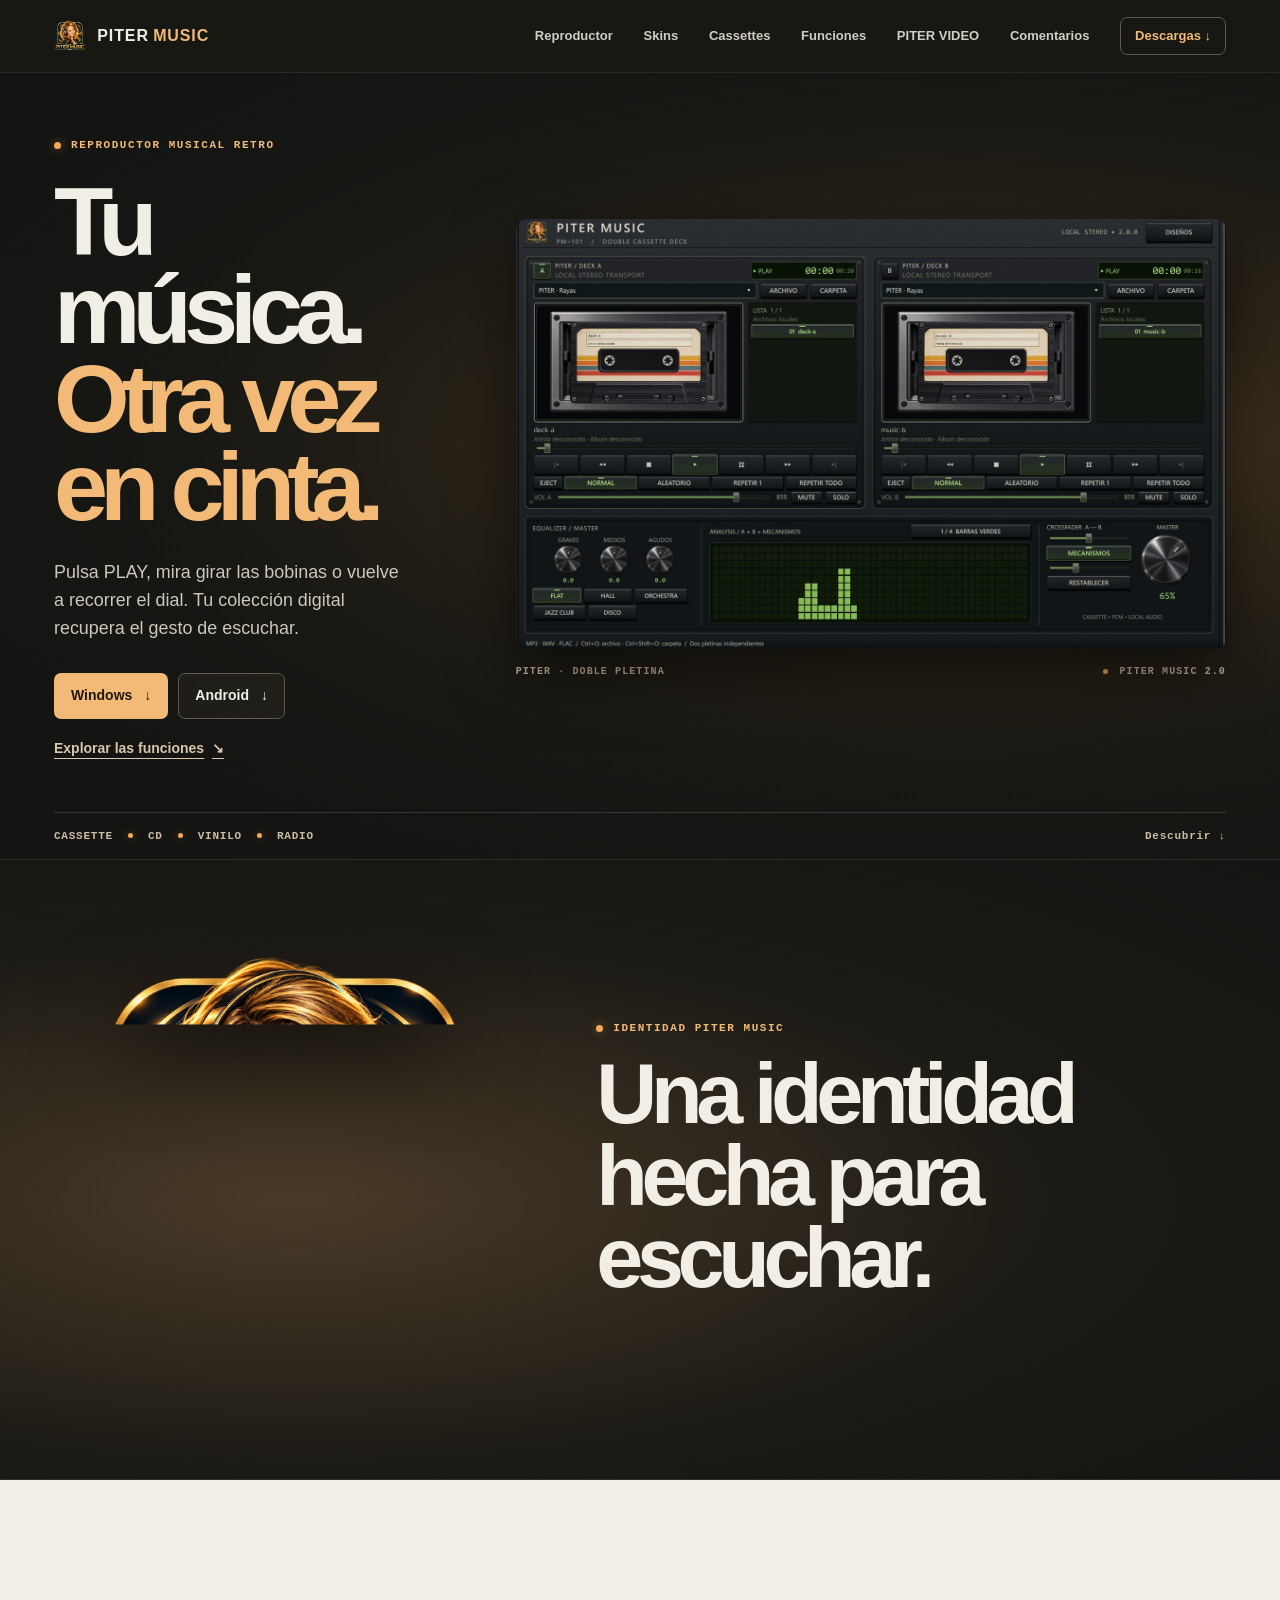
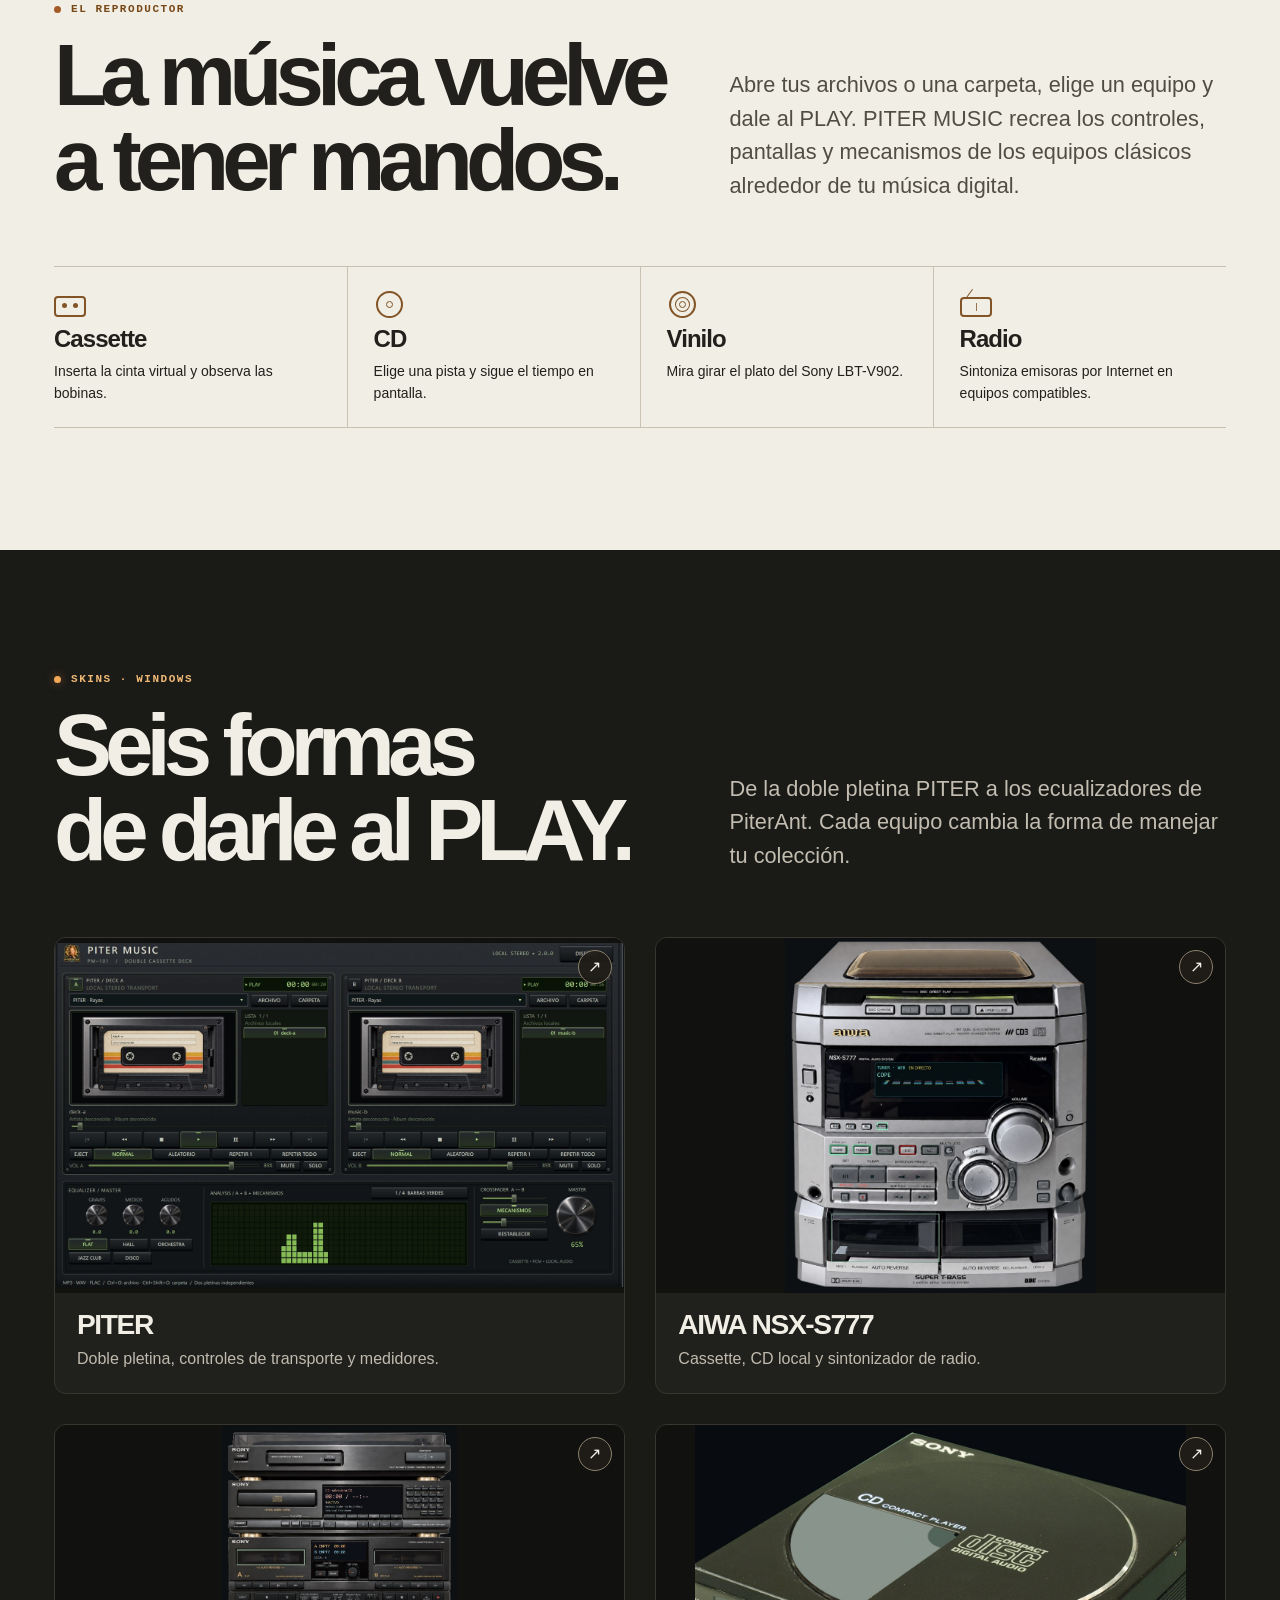
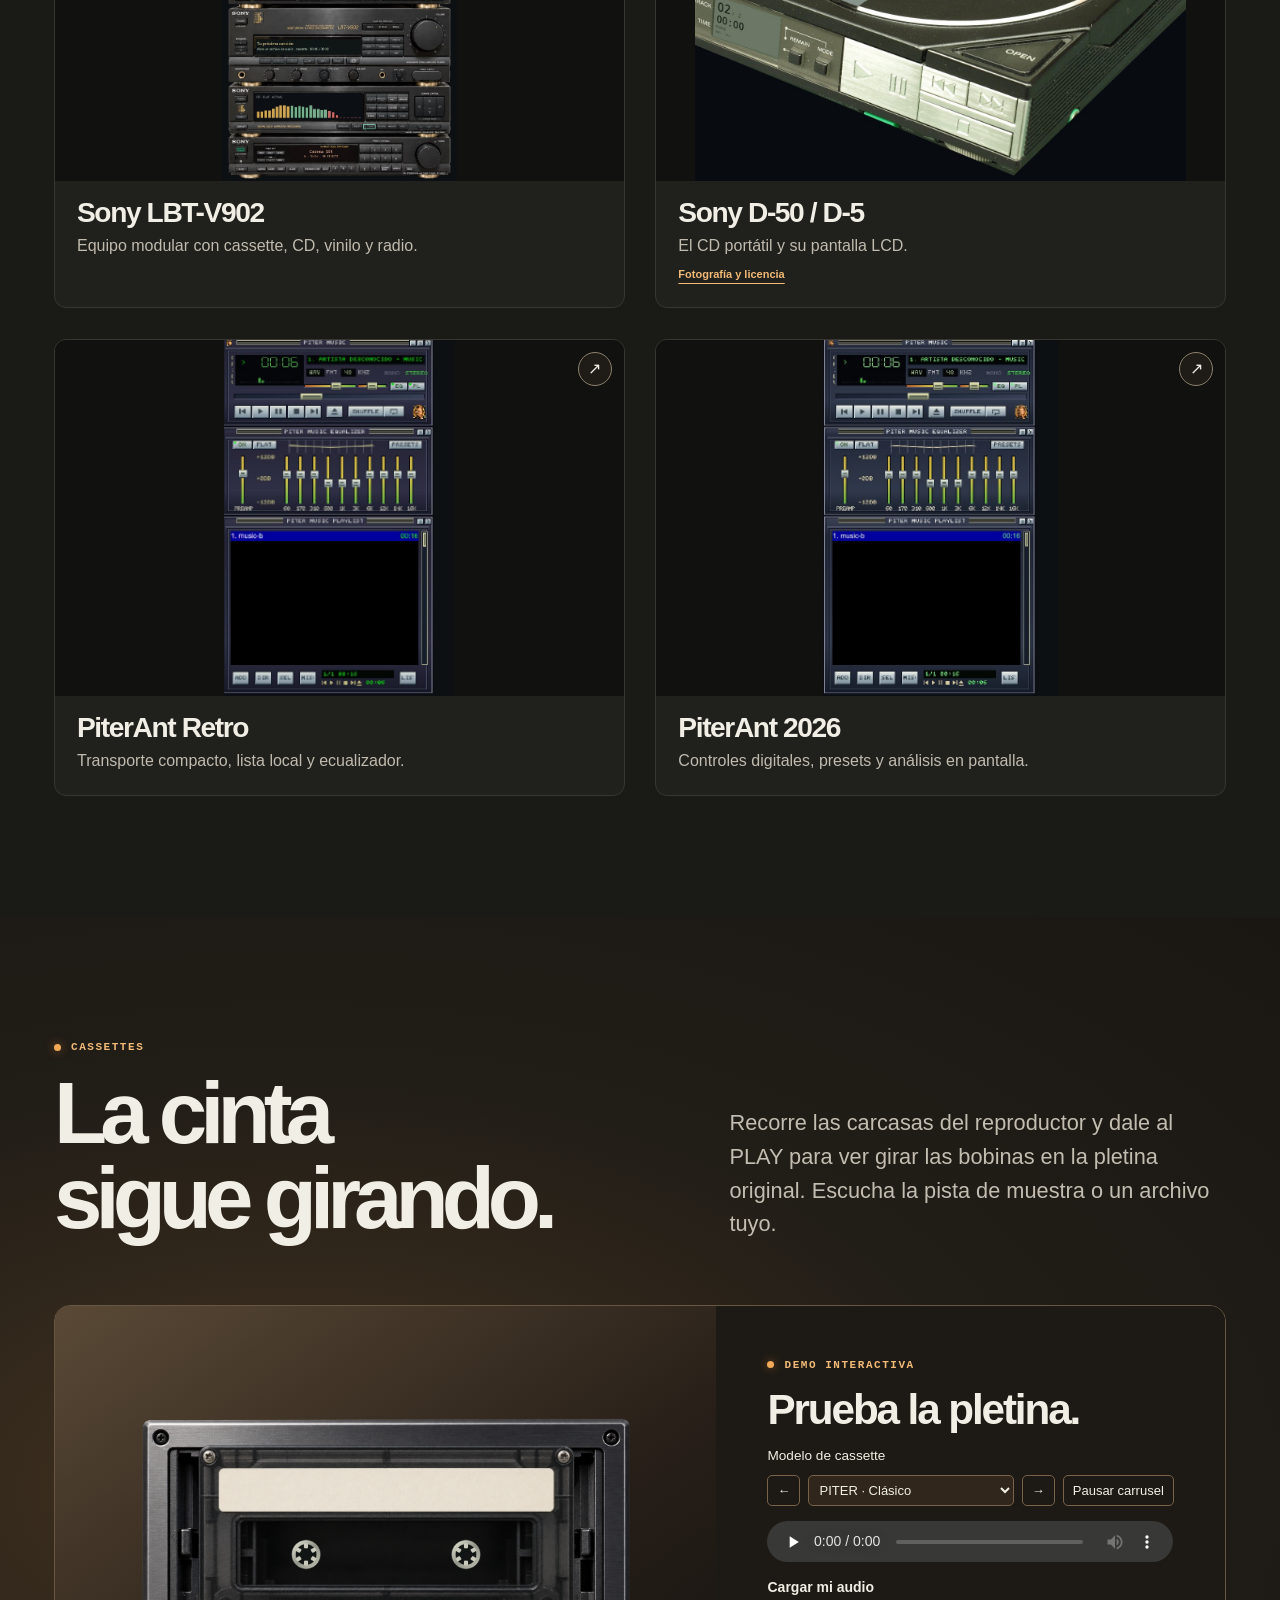
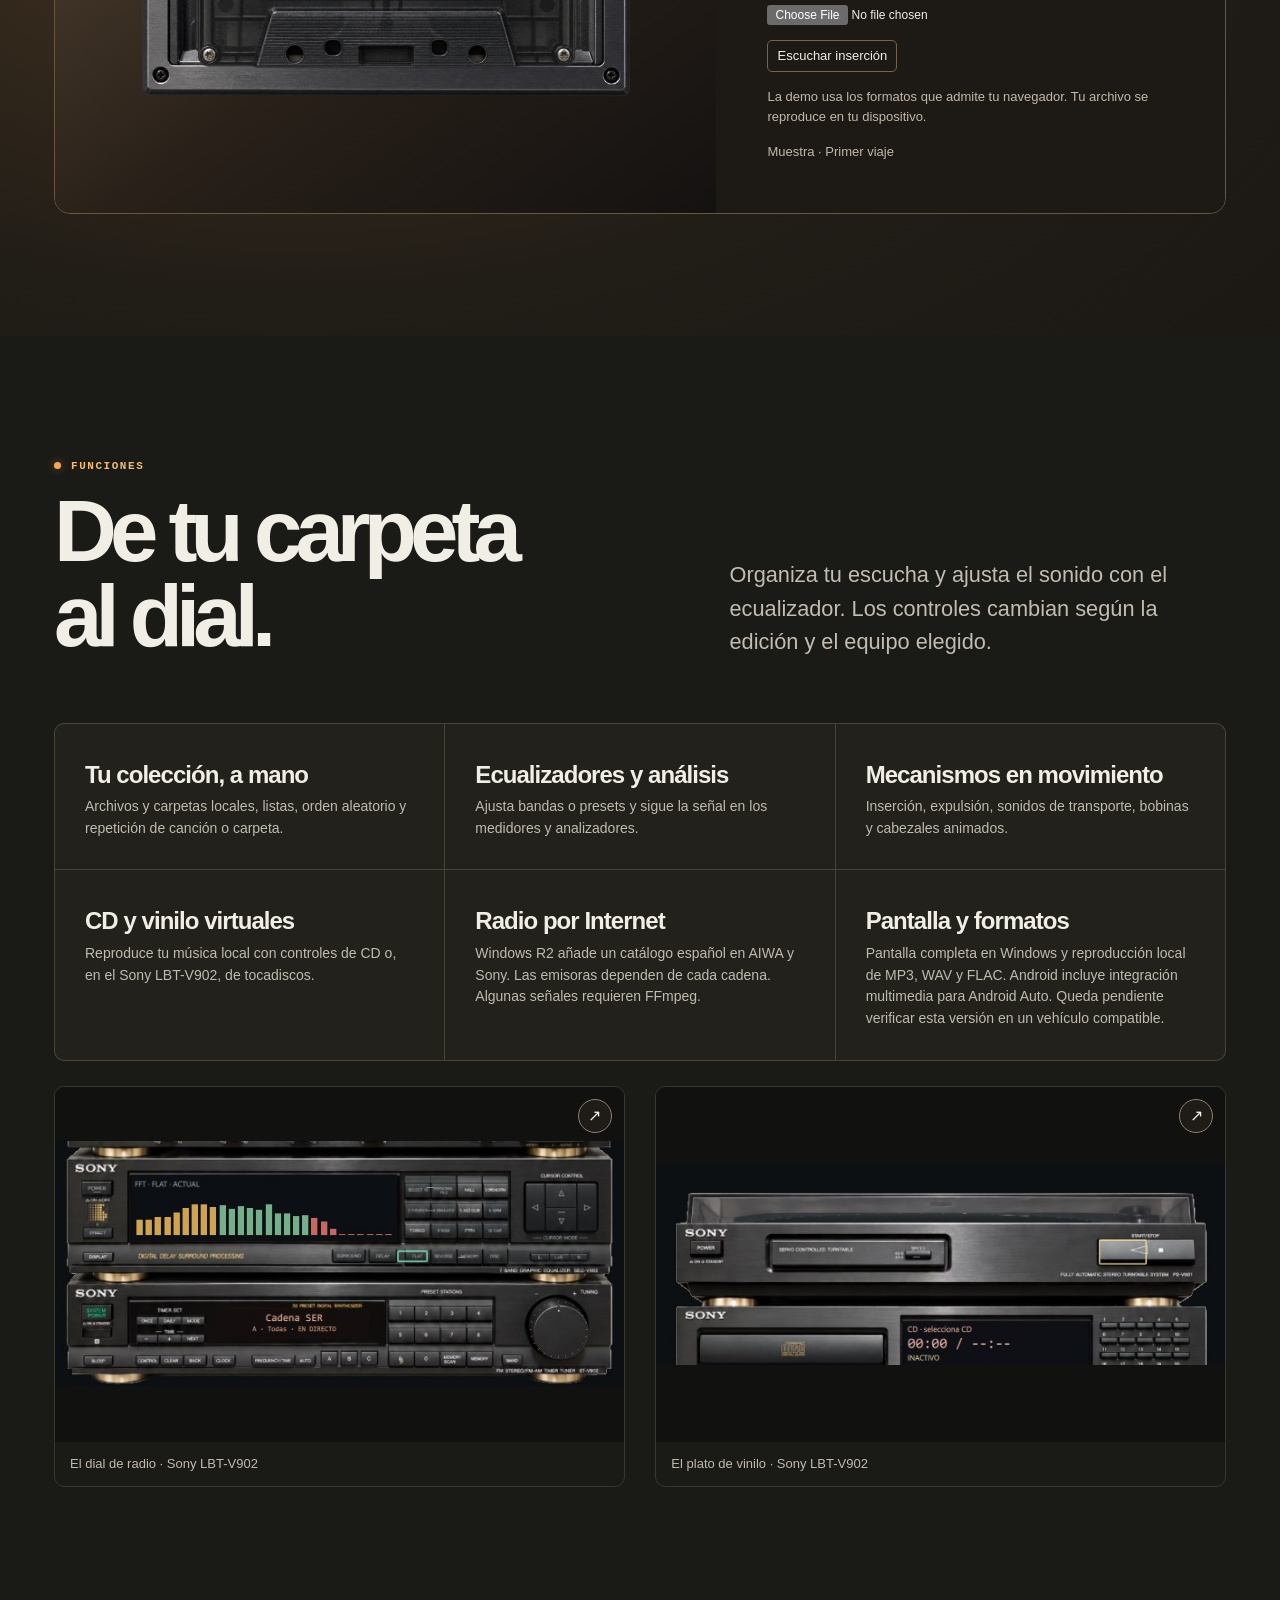
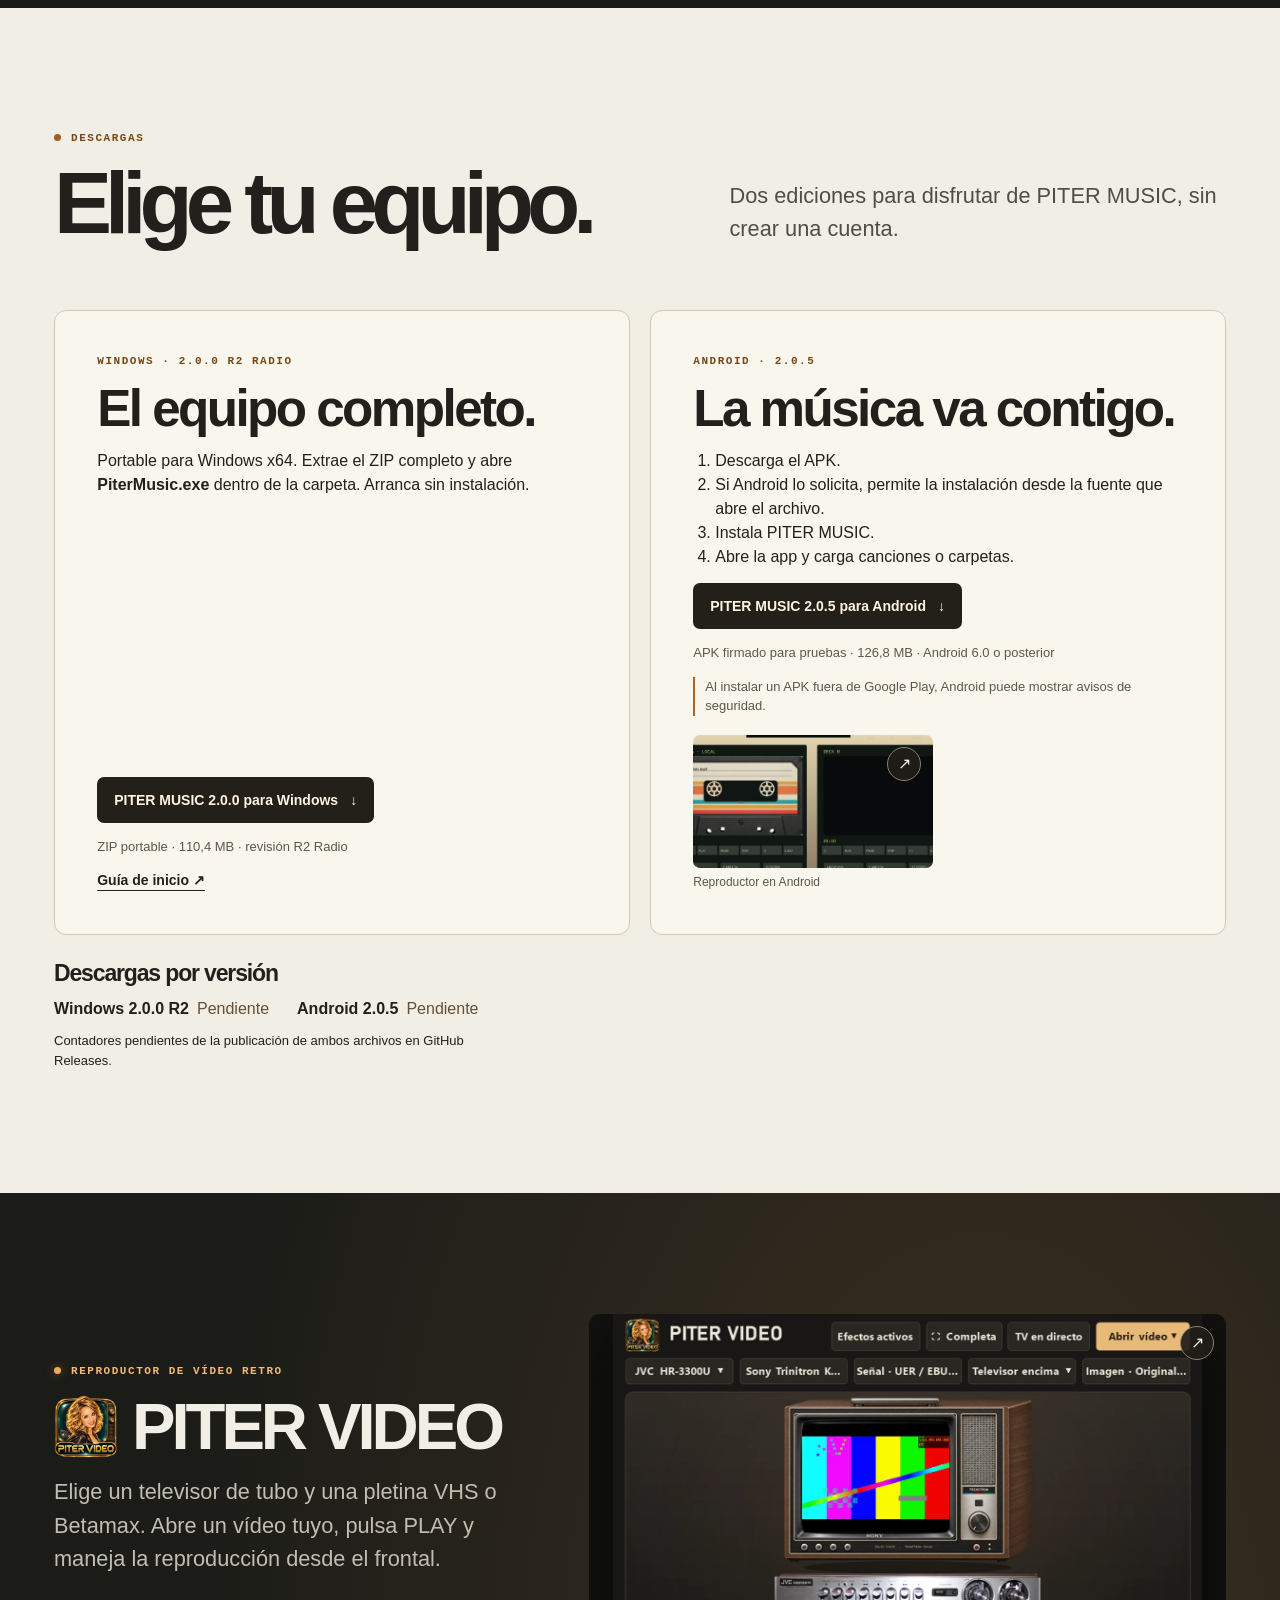
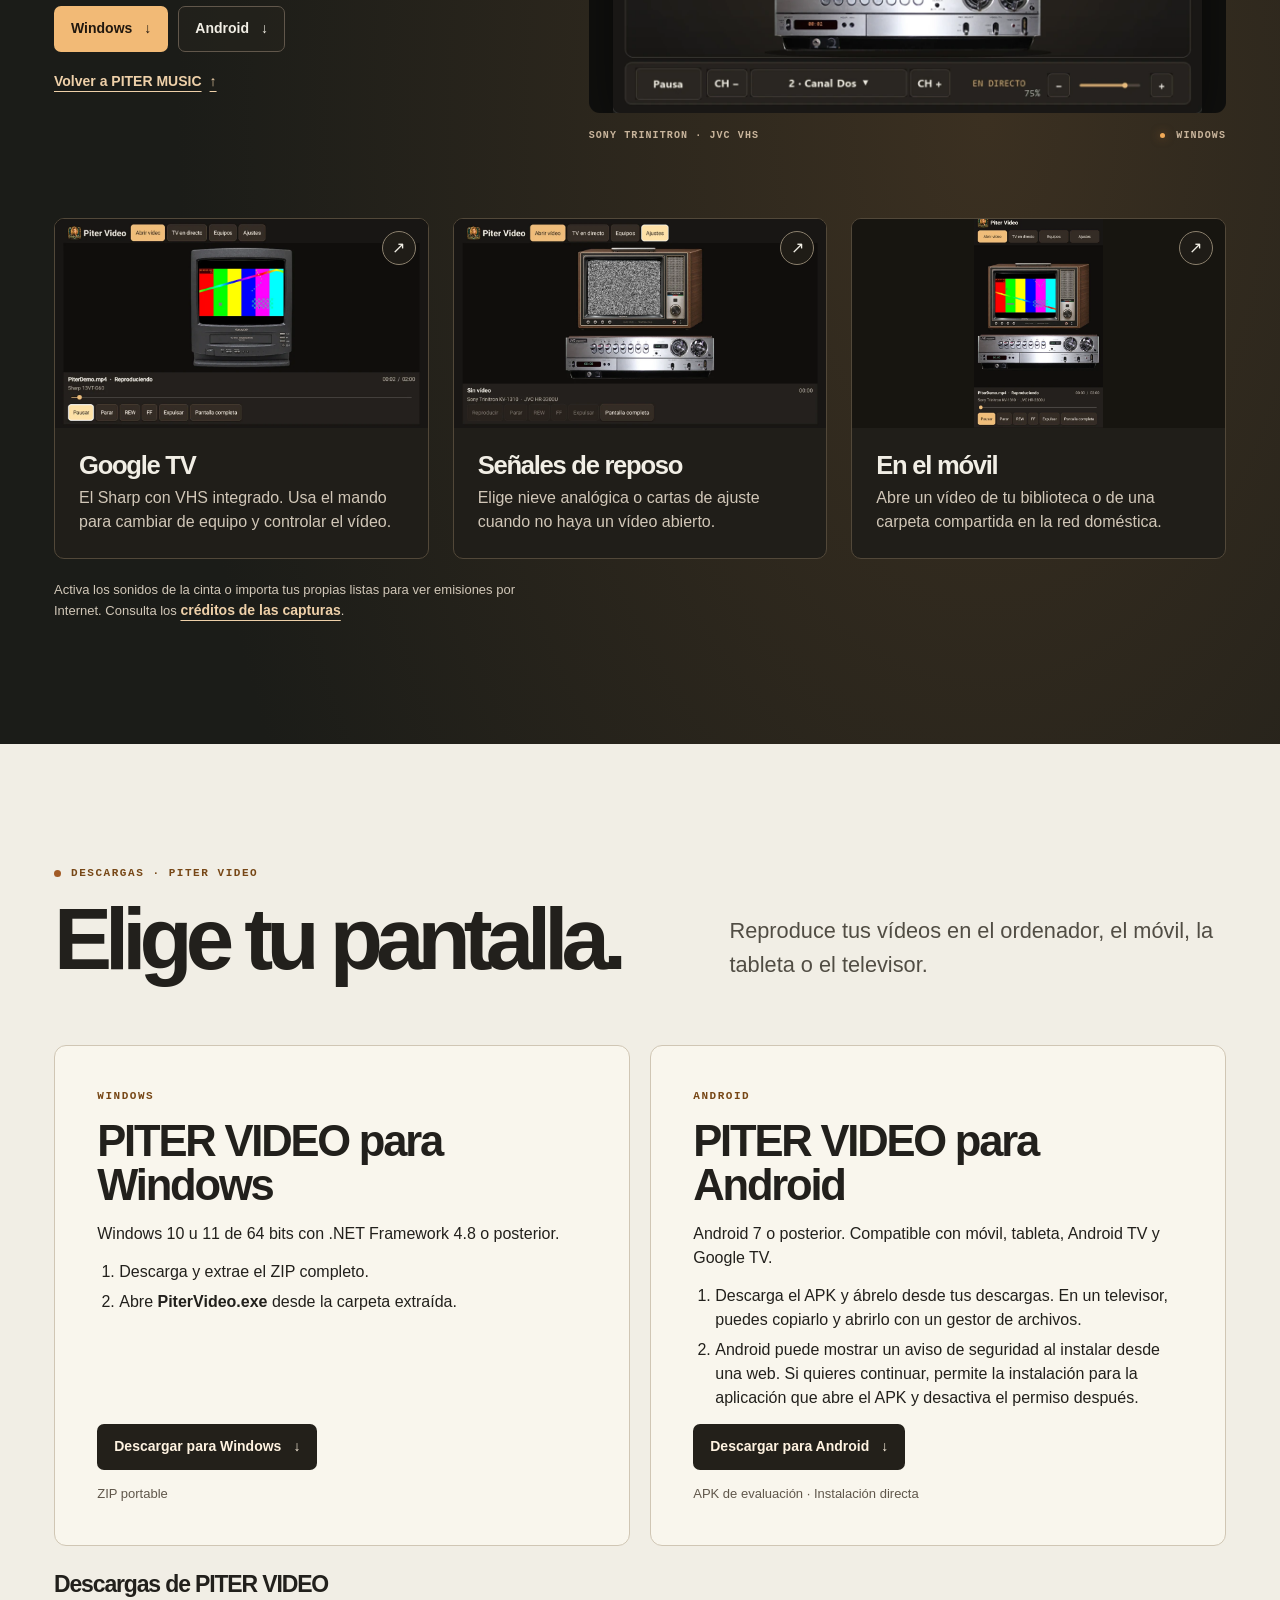
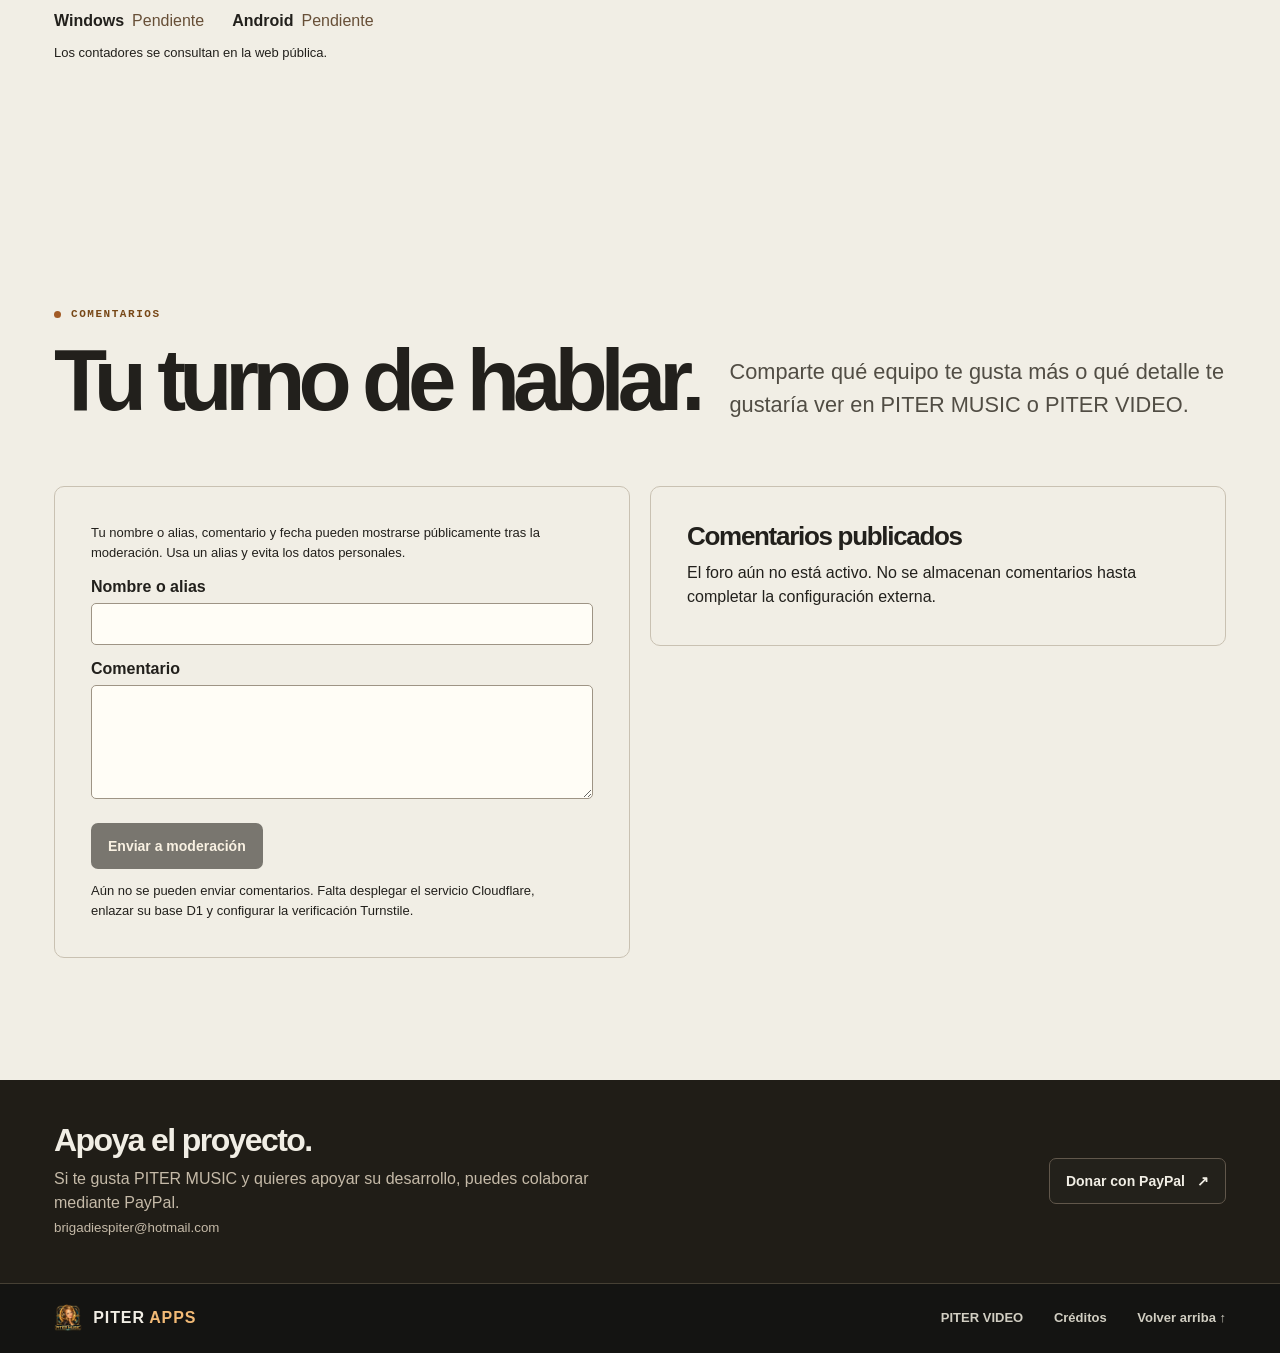
==== site/index.html @ 0f254cd6 "Retira texto descriptivo bajo el logo" ====
<!doctype html>
<html lang="es"><head>
<meta charset="utf-8"><meta name="viewport" content="width=device-width, initial-scale=1">
<meta name="theme-color" content="#141412"><meta name="description" content="PITER MUSIC, el reproductor musical retro de cassette, CD, vinilo y radio para Windows y Android. PITER VIDEO reproduce tus vídeos con televisores de tubo, VHS y Betamax.">
<title>PITER MUSIC — Tu música. Otra vez en cinta.</title>
<link rel="icon" href="assets/piter-music.ico"><link rel="stylesheet" href="styles.css?piter-video"><script src="config.js?piter-video" defer></script><script src="app.js?piter-video" defer></script><script src="cassette-catalog.js" defer></script><script src="cassette-demo.js" defer></script>
</head><body>
<a class="skip" href="#contenido">Saltar al contenido</a>
<header class="top"><nav class="nav wrap" aria-label="Navegación principal">
<a class="brand" href="#inicio"><img src="assets/piter-music.ico" alt="" width="32" height="32">PITER<span>MUSIC</span></a>
<button class="menu" type="button" aria-controls="menu-links" aria-expanded="false" hidden>Menú <span aria-hidden="true">+</span></button>
<div id="menu-links" class="nav-links"><a href="#reproductor">Reproductor</a><a href="#skins">Skins</a><a href="#cassettes">Cassettes</a><a href="#funciones">Funciones</a><a href="#piter-video">PITER VIDEO</a><a href="#comentarios">Comentarios</a><a class="nav-cta" href="#descargas">Descargas ↓</a></div>
</nav></header>
<main id="contenido">
<section id="inicio" class="hero"><div class="wrap hero-grid">
<div class="hero-copy"><p class="kicker"><i></i> REPRODUCTOR MUSICAL RETRO</p><h1>Tu música.<br><em>Otra vez<br class="hero-break"> en cinta.</em></h1><p class="hero-lead">Pulsa PLAY, mira girar las bobinas o vuelve a recorrer el dial. Tu colección digital recupera el gesto de escuchar.</p>
<div class="actions"><a class="button primary" data-download="windows" href="downloads/PITER-MUSIC-2.0.0-R2-Radio-Windows-x64-Translucido.zip" download>Windows <span aria-hidden="true">↓</span></a><a class="button secondary" data-download="android" href="downloads/Piter-Music-2.0.5-android-debug-Translucido.apk" download>Android <span aria-hidden="true">↓</span></a></div>
<a class="text-link" href="#funciones">Explorar las funciones <span aria-hidden="true">↘</span></a></div>
<figure class="hero-unit"><img src="assets/piter.jpg" alt="Skin PITER con dos pletinas de cassette y medidores de nivel" width="1500" height="907" fetchpriority="high"><figcaption><span>PITER · DOBLE PLETINA</span><span><i></i> PITER MUSIC 2.0</span></figcaption></figure>
</div><div class="wrap hero-bottom"><span>CASSETTE <i></i> CD <i></i> VINILO <i></i> RADIO</span><a href="#reproductor">Descubrir ↓</a></div></section>
<section class="brand-feature" aria-labelledby="brand-feature-title"><div class="wrap brand-feature-grid"><figure class="brand-feature-art"><img src="assets/piter-music-mascot.png" alt="Logotipo original de PITER MUSIC con su personaje femenino y auriculares"></figure><div class="brand-feature-copy"><p class="kicker"><i></i> IDENTIDAD PITER MUSIC</p><h2 id="brand-feature-title">Una identidad<br>hecha para escuchar.</h2></div></div></section>
<section id="reproductor" class="section cream"><div class="wrap">
<div class="section-intro"><div><p class="kicker"><i></i> EL REPRODUCTOR</p><h2>La música vuelve<br>a tener mandos.</h2></div><p>Abre tus archivos o una carpeta, elige un equipo y dale al PLAY. PITER MUSIC recrea los controles, pantallas y mecanismos de los equipos clásicos alrededor de tu música digital.</p></div>
<div class="formats">
<article><span class="mode-icon tape-icon" aria-hidden="true"></span><h3>Cassette</h3><p>Inserta la cinta virtual y observa las bobinas.</p></article>
<article><span class="mode-icon cd-icon" aria-hidden="true"></span><h3>CD</h3><p>Elige una pista y sigue el tiempo en pantalla.</p></article>
<article><span class="mode-icon vinyl-icon" aria-hidden="true"></span><h3>Vinilo</h3><p>Mira girar el plato del Sony LBT-V902.</p></article>
<article><span class="mode-icon radio-icon" aria-hidden="true"></span><h3>Radio</h3><p>Sintoniza emisoras por Internet en equipos compatibles.</p></article>
</div></div></section>
<section id="skins" class="section studio"><div class="wrap">
<div class="section-intro"><div><p class="kicker"><i></i> SKINS · WINDOWS</p><h2>Seis formas<br>de darle al PLAY.</h2></div><p>De la doble pletina PITER a los ecualizadores de PiterAnt. Cada equipo cambia la forma de manejar tu colección.</p></div>
<div class="skin-grid">
<figure class="skin-card"><a class="zoom" href="assets/piter.jpg" data-zoom aria-label="Ampliar PITER"><img loading="lazy" src="assets/piter.jpg" alt="Skin PITER en PITER MUSIC"></a><figcaption><h3>PITER</h3><p>Doble pletina, controles de transporte y medidores.</p></figcaption></figure>
<figure class="skin-card"><a class="zoom" href="assets/aiwa.jpg" data-zoom aria-label="Ampliar AIWA NSX-S777"><img loading="lazy" src="assets/aiwa.jpg" alt="Skin AIWA NSX-S777 en PITER MUSIC"></a><figcaption><h3>AIWA NSX-S777</h3><p>Cassette, CD local y sintonizador de radio.</p></figcaption></figure>
<figure class="skin-card"><a class="zoom" href="assets/sony.jpg" data-zoom aria-label="Ampliar Sony LBT-V902"><img loading="lazy" src="assets/sony.jpg" alt="Skin Sony LBT-V902 en PITER MUSIC"></a><figcaption><h3>Sony LBT-V902</h3><p>Equipo modular con cassette, CD, vinilo y radio.</p></figcaption></figure>
<figure class="skin-card"><a class="zoom" href="assets/d50.jpg" data-zoom aria-label="Ampliar Sony D-50 / D-5"><img loading="lazy" src="assets/d50.jpg" alt="Skin Sony D-50 / D-5 en PITER MUSIC"></a><figcaption><h3>Sony D-50 / D-5</h3><p>El CD portátil y su pantalla LCD.</p><a class="credit" href="creditos.html#d50">Fotografía y licencia</a></figcaption></figure>
<figure class="skin-card"><a class="zoom" href="assets/retro.jpg" data-zoom aria-label="Ampliar PiterAnt Retro"><img loading="lazy" src="assets/retro.jpg" alt="Skin PiterAnt Retro en PITER MUSIC"></a><figcaption><h3>PiterAnt Retro</h3><p>Transporte compacto, lista local y ecualizador.</p></figcaption></figure>
<figure class="skin-card"><a class="zoom" href="assets/2026.jpg" data-zoom aria-label="Ampliar PiterAnt 2026"><img loading="lazy" src="assets/2026.jpg" alt="Skin PiterAnt 2026 en PITER MUSIC"></a><figcaption><h3>PiterAnt 2026</h3><p>Controles digitales, presets y análisis en pantalla.</p></figcaption></figure>
</div></div></section>
<section id="cassettes" class="section cassettes"><div class="wrap">
<div class="section-intro"><div><p class="kicker"><i></i> CASSETTES</p><h2>La cinta<br>sigue girando.</h2></div><p>Recorre las carcasas del reproductor y dale al PLAY para ver girar las bobinas en la pletina original. Escucha la pista de muestra o un archivo tuyo.</p></div>
<div class="demo" id="demo"><div class="demo-stage"><div class="demo-deck" id="cassette-deck"><img class="demo-bezel" src="assets/pletina-piter.png" alt="Frontal y cabezal de la pletina PITER" loading="lazy"><div class="demo-tape"><img id="demo-shell" src="assets/cassettes/piter-classic.png" data-model="piter-classic" alt="Carcasa PITER · Clásico" loading="lazy"><canvas id="cassette-reels" width="600" height="380" aria-hidden="true"></canvas></div></div></div>
<div class="demo-panel"><p class="kicker"><i></i> DEMO INTERACTIVA</p><h3>Prueba la pletina.</h3>
<div class="cassette-picker"><label for="cassette-model">Modelo de cassette</label><button type="button" class="plain" id="cassette-prev" aria-label="Cassette anterior">←</button><select id="cassette-model"></select><button type="button" class="plain" id="cassette-next" aria-label="Cassette siguiente">→</button><button type="button" class="plain" id="cassette-rotate" aria-pressed="false">Activar carrusel</button></div>
<audio id="demo-audio" controls preload="none" src="assets/primer-viaje.mp3">Tu navegador no permite reproducir la muestra.</audio>
<div class="file-control"><label for="demo-file">Cargar mi audio</label><input type="file" id="demo-file" accept="audio/*,.flac,.ogg,.m4a,.aac,.opus"><button type="button" class="plain" id="restore-demo" hidden>Volver a la muestra</button></div>
<button type="button" id="mechanical-demo" class="plain">Escuchar inserción</button><p class="fine">La demo usa los formatos que admite tu navegador. Tu archivo se reproduce en tu dispositivo.</p><p id="demo-status" class="fine" role="status">Muestra · Primer viaje</p></div></div></div></section>
<section id="funciones" class="section studio"><div class="wrap">
<div class="section-intro"><div><p class="kicker"><i></i> FUNCIONES</p><h2>De tu carpeta<br>al dial.</h2></div><p>Organiza tu escucha y ajusta el sonido con el ecualizador. Los controles cambian según la edición y el equipo elegido.</p></div>
<div class="feature-grid">
<article><h3>Tu colección, a mano</h3><p>Archivos y carpetas locales, listas, orden aleatorio y repetición de canción o carpeta.</p></article>
<article><h3>Ecualizadores y análisis</h3><p>Ajusta bandas o presets y sigue la señal en los medidores y analizadores.</p></article>
<article><h3>Mecanismos en movimiento</h3><p>Inserción, expulsión, sonidos de transporte, bobinas y cabezales animados.</p></article>
<article><h3>CD y vinilo virtuales</h3><p>Reproduce tu música local con controles de CD o, en el Sony LBT-V902, de tocadiscos.</p></article>
<article><h3>Radio por Internet</h3><p>Windows R2 añade un catálogo español en AIWA y Sony. Las emisoras dependen de cada cadena. Algunas señales requieren FFmpeg.</p></article>
<article><h3>Pantalla y formatos</h3><p>Pantalla completa en Windows y reproducción local de MP3, WAV y FLAC. Android incluye integración multimedia para Android Auto. Queda pendiente verificar esta versión en un vehículo compatible.</p></article>
</div><div class="feature-views">
<figure><a class="zoom" href="assets/dial-sony.jpg" data-zoom aria-label="Ampliar el dial de radio"><img loading="lazy" src="assets/dial-sony.jpg" alt="Dial de radio del Sony LBT-V902"></a><figcaption>El dial de radio · Sony LBT-V902</figcaption></figure>
<figure><a class="zoom" href="assets/vinyl.jpg" data-zoom aria-label="Ampliar el modo tocadiscos"><img loading="lazy" src="assets/vinyl.jpg" alt="Tocadiscos virtual del Sony LBT-V902"></a><figcaption>El plato de vinilo · Sony LBT-V902</figcaption></figure>
</div></div></section>
<section id="descargas" class="section cream downloads"><div class="wrap">
<div class="section-intro"><div><p class="kicker"><i></i> DESCARGAS</p><h2>Elige tu equipo.</h2></div><p>Dos ediciones para disfrutar de PITER MUSIC, sin crear una cuenta.</p></div>
<p id="local-state" class="local-state" hidden>Vista previa local. Los archivos se sirven desde este equipo.</p>
<div class="download-grid">
<article id="windows" class="download-card"><p class="kicker">WINDOWS · 2.0.0 R2 RADIO</p><h3>El equipo completo.</h3><p>Portable para Windows x64. Extrae el ZIP completo y abre <strong>PiterMusic.exe</strong> dentro de la carpeta. Arranca sin instalación.</p><a class="button dark download-button" data-download="windows" href="downloads/PITER-MUSIC-2.0.0-R2-Radio-Windows-x64-Translucido.zip" download>PITER MUSIC 2.0.0 para Windows <span aria-hidden="true">↓</span></a><p class="file-meta">ZIP portable · 110,4 MB · revisión R2 Radio</p><a href="guia-windows.html" class="text-link">Guía de inicio ↗</a></article>
<article id="android" class="download-card"><p class="kicker">ANDROID · 2.0.5</p><h3>La música va contigo.</h3><ol><li>Descarga el APK.</li><li>Si Android lo solicita, permite la instalación desde la fuente que abre el archivo.</li><li>Instala PITER MUSIC.</li><li>Abre la app y carga canciones o carpetas.</li></ol><a class="button dark download-button" data-download="android" href="downloads/Piter-Music-2.0.5-android-debug-Translucido.apk" download>PITER MUSIC 2.0.5 para Android <span aria-hidden="true">↓</span></a><p class="file-meta">APK firmado para pruebas · 126,8 MB · Android 6.0 o posterior</p><p class="notice">Al instalar un APK fuera de Google Play, Android puede mostrar avisos de seguridad.</p><figure class="android-view"><a class="zoom" href="assets/android.jpg" data-zoom aria-label="Ampliar PITER MUSIC en Android"><img loading="lazy" src="assets/android.jpg" alt="Detalle del reproductor PITER MUSIC en Android"></a><figcaption>Reproductor en Android</figcaption></figure></article>
</div><div class="stats"><h3>Descargas por versión</h3><dl><div><dt>Windows 2.0.0 R2</dt><dd id="count-windows">Pendiente</dd></div><div><dt>Android 2.0.5</dt><dd id="count-android">Pendiente</dd></div></dl><p id="stats-status" class="fine" role="status">Contadores pendientes de la publicación de ambos archivos en GitHub Releases.</p></div>
</div></section>
<section id="piter-video" class="video" aria-labelledby="piter-video-title">
<div class="wrap section">
  <div class="video-grid">
    <div class="video-copy">
      <p class="kicker"><i></i> REPRODUCTOR DE VÍDEO RETRO</p>
      <div class="video-brand"><img src="assets/piter-video/emblema.webp" alt="" width="64" height="64" loading="lazy"><h2 id="piter-video-title">PITER VIDEO</h2></div>
      <p>Elige un televisor de tubo y una pletina VHS o Betamax. Abre un vídeo tuyo, pulsa PLAY y maneja la reproducción desde el frontal.</p>
      <div class="actions"><a class="button primary" href="#video-windows">Windows <span aria-hidden="true">↓</span></a><a class="button secondary" href="#video-android">Android <span aria-hidden="true">↓</span></a></div>
      <a class="text-link" href="#inicio">Volver a PITER MUSIC <span aria-hidden="true">↑</span></a>
    </div>
    <figure class="hero-unit video-main"><a class="zoom" href="assets/piter-video/windows.webp" data-zoom aria-label="Ampliar la captura de Windows"><img src="assets/piter-video/windows.webp" alt="PITER VIDEO en Windows: barras de color en un Sony Trinitron sobre un reproductor VHS JVC" width="1240" height="839" loading="lazy"></a><figcaption><span>SONY TRINITRON · JVC VHS</span><span><i></i> WINDOWS</span></figcaption></figure>
  </div>
  <div class="video-views" aria-label="Capturas de PITER VIDEO">
    <figure class="video-view"><a class="zoom" href="assets/piter-video/android-tv.webp" data-zoom aria-label="Ampliar la captura de Google TV"><img src="assets/piter-video/android-tv.webp" alt="Reproducción en un televisor Sharp con VHS integrado desde Google TV" width="1120" height="630" loading="lazy"></a><figcaption><h3>Google TV</h3><p>El Sharp con VHS integrado. Usa el mando para cambiar de equipo y controlar el vídeo.</p></figcaption></figure>
    <figure class="video-view"><a class="zoom" href="assets/piter-video/nieve.webp" data-zoom aria-label="Ampliar la captura de nieve analógica"><img src="assets/piter-video/nieve.webp" alt="Nieve analógica dentro de la pantalla del televisor virtual en Android TV" width="1120" height="630" loading="lazy"></a><figcaption><h3>Señales de reposo</h3><p>Elige nieve analógica o cartas de ajuste cuando no haya un vídeo abierto.</p></figcaption></figure>
    <figure class="video-view"><a class="zoom" href="assets/piter-video/android-movil.webp" data-zoom aria-label="Ampliar la captura de Android móvil"><img src="assets/piter-video/android-movil.webp" alt="PITER VIDEO en un móvil, con el televisor y los controles táctiles de reproducción" width="432" height="704" loading="lazy"></a><figcaption><h3>En el móvil</h3><p>Abre un vídeo de tu biblioteca o de una carpeta compartida en la red doméstica.</p></figcaption></figure>
  </div>
  <p class="fine video-note">Activa los sonidos de la cinta o importa tus propias listas para ver emisiones por Internet. Consulta los <a class="text-link" href="creditos.html#piter-video-creditos">créditos de las capturas</a>.</p>
</div>
<div class="cream downloads video-downloads"><div class="wrap section">
  <div class="section-intro"><div><p class="kicker"><i></i> DESCARGAS · PITER VIDEO</p><h2>Elige tu pantalla.</h2></div><p>Reproduce tus vídeos en el ordenador, el móvil, la tableta o el televisor.</p></div>
  <div class="download-grid">
    <article id="video-windows" class="download-card"><p class="kicker">WINDOWS</p><h3>PITER VIDEO para Windows</h3><p>Windows 10 u 11 de 64 bits con .NET Framework 4.8 o posterior.</p><ol><li>Descarga y extrae el ZIP completo.</li><li>Abre <strong>PiterVideo.exe</strong> desde la carpeta extraída.</li></ol><a class="button dark download-button" data-download="video-windows" href="downloads/PITER-VIDEO-Windows.zip" download>Descargar para Windows <span aria-hidden="true">↓</span></a><p class="file-meta">ZIP portable</p></article>
    <article id="video-android" class="download-card"><p class="kicker">ANDROID</p><h3>PITER VIDEO para Android</h3><p>Android 7 o posterior. Compatible con móvil, tableta, Android TV y Google TV.</p><ol><li>Descarga el APK y ábrelo desde tus descargas. En un televisor, puedes copiarlo y abrirlo con un gestor de archivos.</li><li>Android puede mostrar un aviso de seguridad al instalar desde una web. Si quieres continuar, permite la instalación para la aplicación que abre el APK y desactiva el permiso después.</li></ol><a class="button dark download-button" data-download="video-android" href="downloads/PITER-VIDEO-Android.apk" download>Descargar para Android <span aria-hidden="true">↓</span></a><p class="file-meta">APK de evaluación · Instalación directa</p></article>
  </div>
  <div class="stats"><h3>Descargas de PITER VIDEO</h3><dl><div><dt>Windows</dt><dd id="count-video-windows">Pendiente</dd></div><div><dt>Android</dt><dd id="count-video-android">Pendiente</dd></div></dl><p id="video-stats-status" class="fine" role="status">Los contadores se consultan en la web pública.</p></div>
</div></div>
</section>
<section id="comentarios" class="section cream"><div class="wrap">
<div class="section-intro"><div><p class="kicker"><i></i> COMENTARIOS</p><h2>Tu turno de hablar.</h2></div><p>Comparte qué equipo te gusta más o qué detalle te gustaría ver en PITER MUSIC o PITER VIDEO.</p></div>
<div class="comment-grid"><form id="comments-form"><p class="fine" id="comment-privacy">Tu nombre o alias, comentario y fecha pueden mostrarse públicamente tras la moderación. Usa un alias y evita los datos personales.</p><fieldset id="comment-fields" disabled aria-describedby="comment-privacy"><label>Nombre o alias <input name="name" required minlength="2" maxlength="40" autocomplete="nickname"></label><label>Comentario <textarea name="message" required minlength="5" maxlength="600" rows="4"></textarea></label><div class="honeypot" aria-hidden="true"><label>Web <input name="website" tabindex="-1" autocomplete="off"></label></div><div id="comment-challenge"></div><button class="button dark" type="submit">Enviar a moderación</button></fieldset><p id="comment-status" class="fine" role="status">Aún no se pueden enviar comentarios. Falta desplegar el servicio Cloudflare, enlazar su base D1 y configurar la verificación Turnstile.</p></form>
<div class="comment-feed"><h3>Comentarios publicados</h3><p id="comments-empty">El foro aún no está activo. No se almacenan comentarios hasta completar la configuración externa.</p><ol id="comments-list"></ol></div></div></div></section>
<section id="donaciones" class="donate"><div class="wrap donate-grid"><div><h2>Apoya el proyecto.</h2><p>Si te gusta PITER MUSIC y quieres apoyar su desarrollo, puedes colaborar mediante PayPal.</p><small>brigadiespiter@hotmail.com</small></div><a class="button secondary" href="https://www.paypal.com/donate/?business=brigadiespiter%40hotmail.com&amp;currency_code=EUR" rel="noopener noreferrer">Donar con PayPal <span aria-hidden="true">↗</span></a></div></section>
</main>
<footer><div class="wrap footer"><a class="brand" href="#inicio"><img src="assets/piter-music.ico" alt="" width="28" height="28">PITER<span>APPS</span></a><div><a href="#piter-video">PITER VIDEO</a><a href="creditos.html">Créditos</a><a href="#inicio">Volver arriba ↑</a></div></div></footer>
<dialog id="image-dialog" aria-labelledby="image-title"><div class="lightbox"><button type="button" id="close-image" aria-label="Cerrar imagen">×</button><figure><img id="zoom-image" alt=""><figcaption id="image-title"></figcaption></figure></div></dialog>
</body></html>
---- site/styles.css ----
:root{color-scheme:dark;--dark:#141412;--panel:#1d1d1a;--line:#34332d;--cream:#f1eee5;--muted:#aaa69b;--accent:#f2ba76;--ink:#22201c;--outer:min(1360px,calc(100% - 108px));font-family:"Inter","Segoe UI",sans-serif}
*{box-sizing:border-box}html{scroll-behavior:smooth;scroll-padding-top:88px}body{margin:0;background:var(--dark);color:var(--cream);line-height:1.5}body:has(dialog[open]){overflow:hidden}a{color:inherit;text-decoration:none}button,input,textarea{font:inherit}button{cursor:pointer}img{display:block;max-width:100%;height:auto}h1,h2,h3,p,figure,dl,dd{margin:0}h1,h2,h3{line-height:1.02;letter-spacing:-.05em}p{max-width:65ch}[hidden]{display:none!important}:focus-visible{outline:3px solid #e18e35;outline-offset:4px}.wrap{width:var(--outer);margin-inline:auto}.skip{position:fixed;z-index:9;left:16px;top:8px;transform:translateY(-150%);background:#fff;color:#111;padding:10px}.skip:focus{transform:none}
.top{position:sticky;top:0;z-index:5;background:#181815f0;border-bottom:1px solid #fff1;backdrop-filter:blur(16px)}.nav{min-height:72px;display:flex;align-items:center;justify-content:space-between;gap:24px}.brand{display:inline-flex;align-items:center;gap:.27em;font-size:16px;font-weight:800;letter-spacing:.055em;white-space:nowrap}.brand img{margin-right:7px}.brand span{color:var(--accent)}.nav-links,.footer>div{display:flex;align-items:center;gap:clamp(13px,2.4vw,36px);color:#d1cec2;font-size:13px;font-weight:650}.nav-links a:hover,.footer a:hover{color:var(--accent)}.nav-cta{border:1px solid #60584a;border-radius:7px;padding:8px 14px;color:var(--accent)}.menu{background:none;border:1px solid #656053;border-radius:6px;color:var(--cream);padding:7px 10px}.menu span{margin-left:4px;color:var(--accent)}
.hero{overflow:hidden;background:radial-gradient(ellipse at 75% 47%,#624627 0%,#302719 26%,#171714 57%,#141412 81%)}.hero-grid{display:grid;grid-template-columns:minmax(300px,.78fr) minmax(0,1.35fr);align-items:center;gap:clamp(16px,4vw,76px);min-height:clamp(560px,75vh,800px);padding-block:64px 52px}.hero-copy{animation:arrive .8s ease both;position:relative;z-index:1}.kicker{font-family:"IBM Plex Mono","Consolas",monospace;font-weight:700;letter-spacing:.14em;font-size:11px;color:var(--accent);display:flex;align-items:center;gap:10px}.kicker i,.hero-unit i,.hero-bottom i{display:inline-block;width:7px;height:7px;background:#f1a957;border-radius:50%;box-shadow:0 0 10px #c87836a0;flex:none}.hero h1{font-size:clamp(62px,7.6vw,124px);margin:24px 0 26px;line-height:.91;letter-spacing:-.082em}.hero h1 em{font-style:normal;color:var(--accent)}.hero-lead{font-size:clamp(16px,1.4vw,21px);line-height:1.58;color:#cec7ba;max-width:35ch}.actions{display:flex;flex-wrap:wrap;gap:10px;margin:30px 0 17px}.button{min-height:46px;padding:10px 16px;border:1px solid transparent;border-radius:7px;display:inline-flex;align-items:center;gap:12px;justify-content:center;font-size:14px;font-weight:750;transition:transform .2s,background .2s,color .2s;line-height:1.32}.button:hover{transform:translateY(-2px)}.primary{background:var(--accent);color:#21180f}.primary:hover{background:#ffcf98}.secondary{background:#25241ea0;border-color:#61574b;color:var(--cream)}.secondary:hover{background:#413426}.text-link,.credit{display:inline-flex;align-items:center;gap:8px;text-decoration:underline;text-underline-offset:5px;font-size:14px;font-weight:650}.hero .text-link{color:#d9c6ad}.hero-unit{min-width:0;position:relative;animation:arrive 1s .12s ease both}.hero-unit img{width:100%;height:auto;aspect-ratio:auto;filter:drop-shadow(0 24px 32px #0009);border-radius:11px}.hero-unit figcaption{display:flex;align-items:center;justify-content:space-between;gap:8px;margin-top:17px;color:#c9b59c;font:700 10px "Consolas",monospace;letter-spacing:.11em}.hero-unit i,.hero-bottom i{width:5px;height:5px;margin-inline:4px}.hero-bottom{border-top:1px solid #ffffff22;padding-block:17px;display:flex;justify-content:space-between;align-items:center;gap:15px;font:700 11px "Consolas",monospace;letter-spacing:.07em;color:#cabda6}.hero-bottom span{display:flex;align-items:center;gap:11px}
.section{padding-block:clamp(68px,9.5vw,152px)}.section-intro{display:grid;grid-template-columns:1.3fr 1fr;align-items:end;gap:30px;margin-bottom:clamp(27px,5vw,70px)}.section-intro>p,.video-grid p:not(.kicker){font-size:clamp(16px,1.7vw,22px);max-width:44ch;line-height:1.54;justify-self:end;color:#c3bdb1}.section h2{font-size:clamp(45px,6.8vw,102px);margin-top:14px;line-height:.98;letter-spacing:-.08em}.cream{color:var(--ink);background:var(--cream);color-scheme:light}.cream .kicker{color:#774716}.cream .kicker i{background:#a25b26;box-shadow:none}.cream .section-intro>p{color:#514d44}.studio{background:#1a1a17}.formats{display:grid;grid-template-columns:repeat(4,minmax(0,1fr));border-top:1px solid #c9c2b3;border-bottom:1px solid #c9c2b3}.formats article{padding:23px clamp(12px,2vw,28px);min-height:155px;border-left:1px solid #c9c2b3}.formats article:first-child{border-left:0;padding-left:0}.formats h3,.feature-grid h3{font-size:24px;margin:9px 0;letter-spacing:-.04em}.formats p,.feature-grid p{font-size:14px;line-height:1.55}.mode-icon{display:block;position:relative;color:#825426;width:32px;height:28px}.mode-icon::before,.mode-icon::after{content:"";position:absolute}.tape-icon::before{inset:6px 0 1px;border:2px solid;border-radius:4px}.tape-icon::after{width:5px;height:5px;border-radius:50%;background:currentColor;top:13px;left:8px;box-shadow:11px 0 currentColor}.cd-icon::before,.vinyl-icon::before{width:23px;height:23px;border:2px solid;border-radius:50%;left:2px;top:1px}.cd-icon::after,.vinyl-icon::after{width:5px;height:5px;border:1px solid;border-radius:50%;left:12px;top:11px}.vinyl-icon::before{box-shadow:inset 0 0 0 4px var(--cream),inset 0 0 0 5px currentColor}.radio-icon::before{inset:7px 0 1px;border:2px solid;border-radius:4px;background:linear-gradient(90deg,transparent 50%,currentColor 51%,transparent 55%) center/100% 50% no-repeat}.radio-icon::after{height:12px;border-left:1.5px solid;top:-3px;left:5px;transform:rotate(36deg);transform-origin:bottom}
.skin-grid,.feature-views{display:grid;grid-template-columns:repeat(2,minmax(0,1fr));gap:clamp(13px,2.4vw,32px)}.skin-card{background:#20201d;border:1px solid #38362f;border-radius:12px;overflow:hidden}.zoom{display:block;overflow:hidden;position:relative;background:#11110f}.zoom img{width:100%;aspect-ratio:16/10;object-fit:contain;transition:transform .35s ease}.zoom::after{content:"↗";position:absolute;right:12px;top:12px;background:#211e18ed;color:var(--cream);border:1px solid #8b806d;border-radius:50%;display:grid;place-items:center;width:32px;height:32px}.zoom:hover img{transform:scale(1.035)}.skin-card figcaption{padding:18px 22px 22px}.skin-card h3{font-size:clamp(20px,2.2vw,34px);margin-bottom:7px}.skin-card p,.feature-grid p,.feature-views figcaption{color:#c1bbae}.credit{color:var(--accent);font-size:11px;margin-top:8px}
.cassettes{background:radial-gradient(ellipse at 23% 56%,#443320,#211d17 51%,#1a1713)}.demo{display:grid;grid-template-columns:1.3fr 1fr;border:1px solid #675642;border-radius:16px;overflow:hidden;min-height:410px}.demo-stage{display:grid;place-items:center;padding:20px;background:linear-gradient(145deg,#5a4936,#271f18 58%,#141211);overflow:hidden}.demo-panel{background:#1d1a15;padding:clamp(20px,4vw,55px);display:flex;flex-direction:column;gap:15px;min-width:0}.demo-panel h3{font-size:clamp(29px,3.3vw,52px)}.plain{border:1px solid #78624a;background:none;color:var(--cream);border-radius:5px;padding:5px 9px;font-size:13px}.demo audio{width:100%;height:41px}.file-control{display:grid;gap:7px;align-items:start}.file-control label{font-size:14px;font-weight:700}.file-control input{max-width:100%;font-size:12px}.plain{justify-self:start}.fine{font-size:13px;line-height:1.55}.demo .fine{color:#c2b8aa}
.feature-grid{display:grid;grid-template-columns:repeat(3,minmax(0,1fr));gap:1px;background:#484438;border:1px solid #484438;border-radius:10px;overflow:hidden;margin-bottom:25px}.feature-grid article{background:#22211c;padding:clamp(16px,2.4vw,30px)}.feature-views figure{border:1px solid #39362e;border-radius:10px;overflow:hidden}.feature-views figcaption{font-size:13px;padding:12px 15px}
.download-grid,.comment-grid{display:grid;grid-template-columns:repeat(2,minmax(0,1fr));gap:20px}.download-card{background:#f9f6ed;border:1px solid #d0c6b4;border-radius:12px;padding:clamp(18px,3.3vw,44px);display:flex;flex-direction:column;align-items:flex-start;gap:14px;scroll-margin-top:5px}.download-card h3{font-size:clamp(32px,4vw,60px)}.download-card ol{margin:0;padding-left:22px}.download-card .button{margin-top:auto;overflow-wrap:anywhere}.dark{background:#23201a;color:#fff3e1}.dark:hover{background:#49331d}.file-meta,.notice,.local-state{color:#60574b;font-size:13px}.notice{border-left:2px solid #aa672c;padding-left:10px}.local-state{margin-bottom:12px}.stats{padding-top:27px}.stats h3{font-size:23px;margin-bottom:12px}.stats dl{display:flex;flex-wrap:wrap;gap:10px 28px;margin-bottom:10px}.stats dl div{display:flex;align-items:baseline;gap:8px}.stats dt{font-weight:700}.stats dd{color:#674f37}
.comment-grid{align-items:start}.comment-grid form,.comment-feed{padding:clamp(16px,3vw,36px);border:1px solid #c9c1b2;border-radius:10px}.comment-grid fieldset{border:0;padding:0;margin:12px 0;display:grid;gap:12px}.comment-grid label{display:grid;font-weight:650;gap:4px}.comment-grid input,.comment-grid textarea{background:#fffdf6;border:1px solid #9e9485;border-radius:5px;color:#211f19;padding:8px 10px;min-width:0;width:100%}.comment-grid textarea{resize:vertical}.comment-grid fieldset[disabled] .button{opacity:.58;cursor:default}.comment-grid .button{justify-self:start}.honeypot{position:absolute;left:-10000px}.comment-feed h3{font-size:26px;margin-bottom:12px}.comment-feed ol{padding:0;margin:0;list-style:none}.comment-feed li{padding:12px 0;border-bottom:1px solid #c9c1b2;overflow-wrap:anywhere}.comment-feed time{font-size:12px;margin-left:10px}.comment-feed li p{white-space:pre-wrap}
.donate{padding-block:44px;background:#201d17}.donate-grid,.footer{display:flex;justify-content:space-between;align-items:center;gap:20px}.donate h2{font-size:32px;margin-bottom:10px}.donate p,.donate small{color:#c5baa8}.donate .button{flex:none}footer{border-top:1px solid #464034;padding-block:20px}.footer>div{flex-wrap:wrap}.lightbox{position:relative;padding:16px}.lightbox img{max-height:76vh;width:auto;margin:auto;border-radius:5px}.lightbox figcaption{margin-top:8px;color:#ded6c7}.lightbox button{position:absolute;right:23px;top:23px;width:36px;height:36px;border:1px solid #ad9e89;border-radius:50%;background:#171612ed;color:#fff;font-size:24px;line-height:1}dialog{background:#221f19;color:var(--cream);border:1px solid #655744;border-radius:12px;padding:0;max-width:min(94vw,1280px);max-height:92vh}dialog::backdrop{background:#0b0a09d9}.subpage{width:min(760px,calc(100% - 40px));margin:45px auto 90px}.subpage h1{font-size:clamp(34px,7vw,65px);margin:26px 0}.subpage h2{font-size:29px;margin:28px 0 12px}.subpage p,.subpage ol{margin:10px 0;color:#d2c9b9}.subpage a{text-decoration:underline;text-underline-offset:3px;color:var(--accent)}.subpage code{overflow-wrap:anywhere}
@keyframes arrive{from{opacity:0;transform:translateY(17px)}to{opacity:1;transform:none}}@keyframes spin{to{transform:translate(-50%,-50%) rotate(360deg)}}
@media(max-width:1000px){:root{--outer:calc(100% - 64px)}.hero-grid{min-height:0;grid-template-columns:minmax(260px,.9fr) 1fr}.hero h1{font-size:clamp(56px,8vw,88px)}}
@media(max-width:760px){:root{--outer:calc(100% - 38px)}html{scroll-padding-top:72px}.nav{min-height:59px;flex-wrap:wrap;gap:0}.nav .menu:not([hidden]){display:block}.nav-links{width:100%;flex-wrap:wrap;gap:13px;padding:8px 0 14px}.nav-links.is-collapsed{display:none}.hero-grid,.section-intro,.video-grid,.demo{grid-template-columns:1fr}.hero-grid{padding-block:44px 26px;gap:30px}.hero h1{font-size:clamp(51px,13vw,89px);margin:15px 0}.hero-break{display:none}.hero-lead{max-width:44ch}.hero-bottom span{gap:4px}.hero-bottom>a{display:none}.section-intro{gap:14px}.section-intro>p{justify-self:start}.formats{grid-template-columns:1fr 1fr}.formats article{padding:14px;min-height:125px}.formats article:nth-child(odd){border-left:0;padding-left:0}.formats article:nth-child(n+3){border-top:1px solid #c9c2b3}.feature-grid{grid-template-columns:repeat(2,minmax(0,1fr))}.demo-stage{padding:18px}.demo-panel{padding:20px}}
@media(max-width:520px){.skin-grid,.download-grid,.comment-grid,.feature-views,.feature-grid{grid-template-columns:1fr}.footer,.donate-grid{align-items:flex-start;flex-direction:column}.hero-unit figcaption{font-size:8px}.hero h1{font-size:clamp(49px,12.5vw,68px)}.section{padding-block:57px}}
@media(prefers-reduced-motion:reduce){*,*::before,*::after{animation-duration:.01ms!important;transition-duration:.01ms!important;scroll-behavior:auto!important}}

.demo-panel>.plain{align-self:flex-start}

.android-view{max-width:240px;width:100%;margin-top:5px}.android-view .zoom{border-radius:7px}.android-view .zoom img{aspect-ratio:1.8;object-fit:cover}.android-view figcaption{font-size:12px;color:#60574b;margin-top:5px}



.demo-deck{position:relative;width:min(100%,520px);aspect-ratio:1575/998;padding:0;background:none;border:0;border-radius:0;box-shadow:none}
.demo-bezel{position:absolute;inset:0;width:100%;height:100%;object-fit:contain}
.demo-deck .demo-tape{position:absolute;left:12.5%;top:50%;width:75%;aspect-ratio:600/380;transform:translateY(-50%)}
.demo-tape img,.demo-tape canvas{position:absolute;inset:0;width:100%;height:100%}
.demo-tape img{object-fit:fill}
.cassette-picker{display:flex;flex-wrap:wrap;align-items:center;gap:8px}
.cassette-picker label{flex-basis:100%;font-size:.85rem}
.cassette-picker select{flex:1;min-width:0;color:var(--cream);background:#30261b;border:1px solid #78624a;border-radius:5px;font:inherit;font-size:13px;padding:6px}


/* Logotipo original en gran formato */
.brand-feature{overflow:hidden;background:radial-gradient(ellipse at 23% 55%,#493a27,#1a1915 58%,#141412);border-top:1px solid #ffffff18;border-bottom:1px solid #ffffff18;padding-block:clamp(46px,7vw,100px)}
.brand-feature-grid{display:grid;grid-template-columns:minmax(240px,.85fr) 1.15fr;align-items:center;gap:clamp(26px,6vw,90px)}
.brand-feature-art{display:grid;place-items:center}
.brand-feature-art img{width:min(100%,440px);filter:drop-shadow(0 25px 44px #000b);animation:arrive .9s ease both}
.brand-feature-copy h2{font-size:clamp(43px,6.6vw,92px);margin:18px 0;line-height:.97;letter-spacing:-.075em}
.brand-feature-copy>p:last-child{color:#c9c1b4;font-size:clamp(15px,1.5vw,20px);max-width:43ch}
@media(max-width:760px){.brand-feature-grid{grid-template-columns:1fr;gap:20px}.brand-feature-art img{width:min(74vw,300px)}.brand-feature-copy{text-align:center}.brand-feature-copy .kicker{justify-content:center}}

.video{background:radial-gradient(ellipse at 77% 24%,#3b3021,#1b1c18 58%)}
.video-grid{display:grid;grid-template-columns:minmax(0,.88fr) minmax(0,1.16fr);align-items:center;gap:clamp(24px,4vw,70px)}
.video-brand{display:flex;align-items:center;gap:14px;margin:16px 0}
.video-brand img{width:clamp(44px,5vw,64px);flex:none}
.video-brand h2{font-size:clamp(36px,5.1vw,82px);margin:0;letter-spacing:-.062em}
.video-grid .video-copy>p{justify-self:start}
.video-copy .text-link,.video-note .text-link{color:#eed0a9}
.video-main .zoom{display:block;border-radius:11px;overflow:hidden}
.video-views{display:grid;grid-template-columns:repeat(3,minmax(0,1fr));gap:clamp(12px,2vw,24px);margin-top:clamp(32px,6vw,78px)}
.video-view{background:#201e19;border:1px solid #524839;border-radius:10px;min-width:0}
.video-view .zoom{display:grid;place-items:center;aspect-ratio:16/9;background:#171510;border-radius:9px 9px 0 0;overflow:hidden}
.video-view img{width:100%;height:100%;object-fit:contain;min-width:0;min-height:0}
.video-view figcaption{padding:clamp(14px,2vw,24px)}
.video-view h3{font-size:clamp(22px,2vw,32px);margin-bottom:8px}
.video-view p,.video-note{color:#d1c7b8}
.video-note{margin-top:21px}
.video-downloads .download-card h3{font-size:clamp(27px,3.4vw,46px)}
.video-downloads ol li+li{margin-top:6px}
.nav .brand{flex:none}
.nav .menu{display:none}
@media(min-width:861px) and (max-width:1000px){.nav{gap:12px}.nav-links{gap:clamp(10px,1.55vw,17px);white-space:nowrap}}
@media(max-width:860px){.nav{flex-wrap:wrap;gap:0}.nav .menu:not([hidden]){display:block}.nav-links{width:100%;flex-wrap:wrap;gap:13px;padding:8px 0 14px}.nav-links.is-collapsed{display:none}}
@media(max-width:760px){.video-grid{grid-template-columns:1fr}.video-views{grid-template-columns:repeat(2,minmax(0,1fr))}}
@media(max-width:520px){.video-views{grid-template-columns:1fr}}
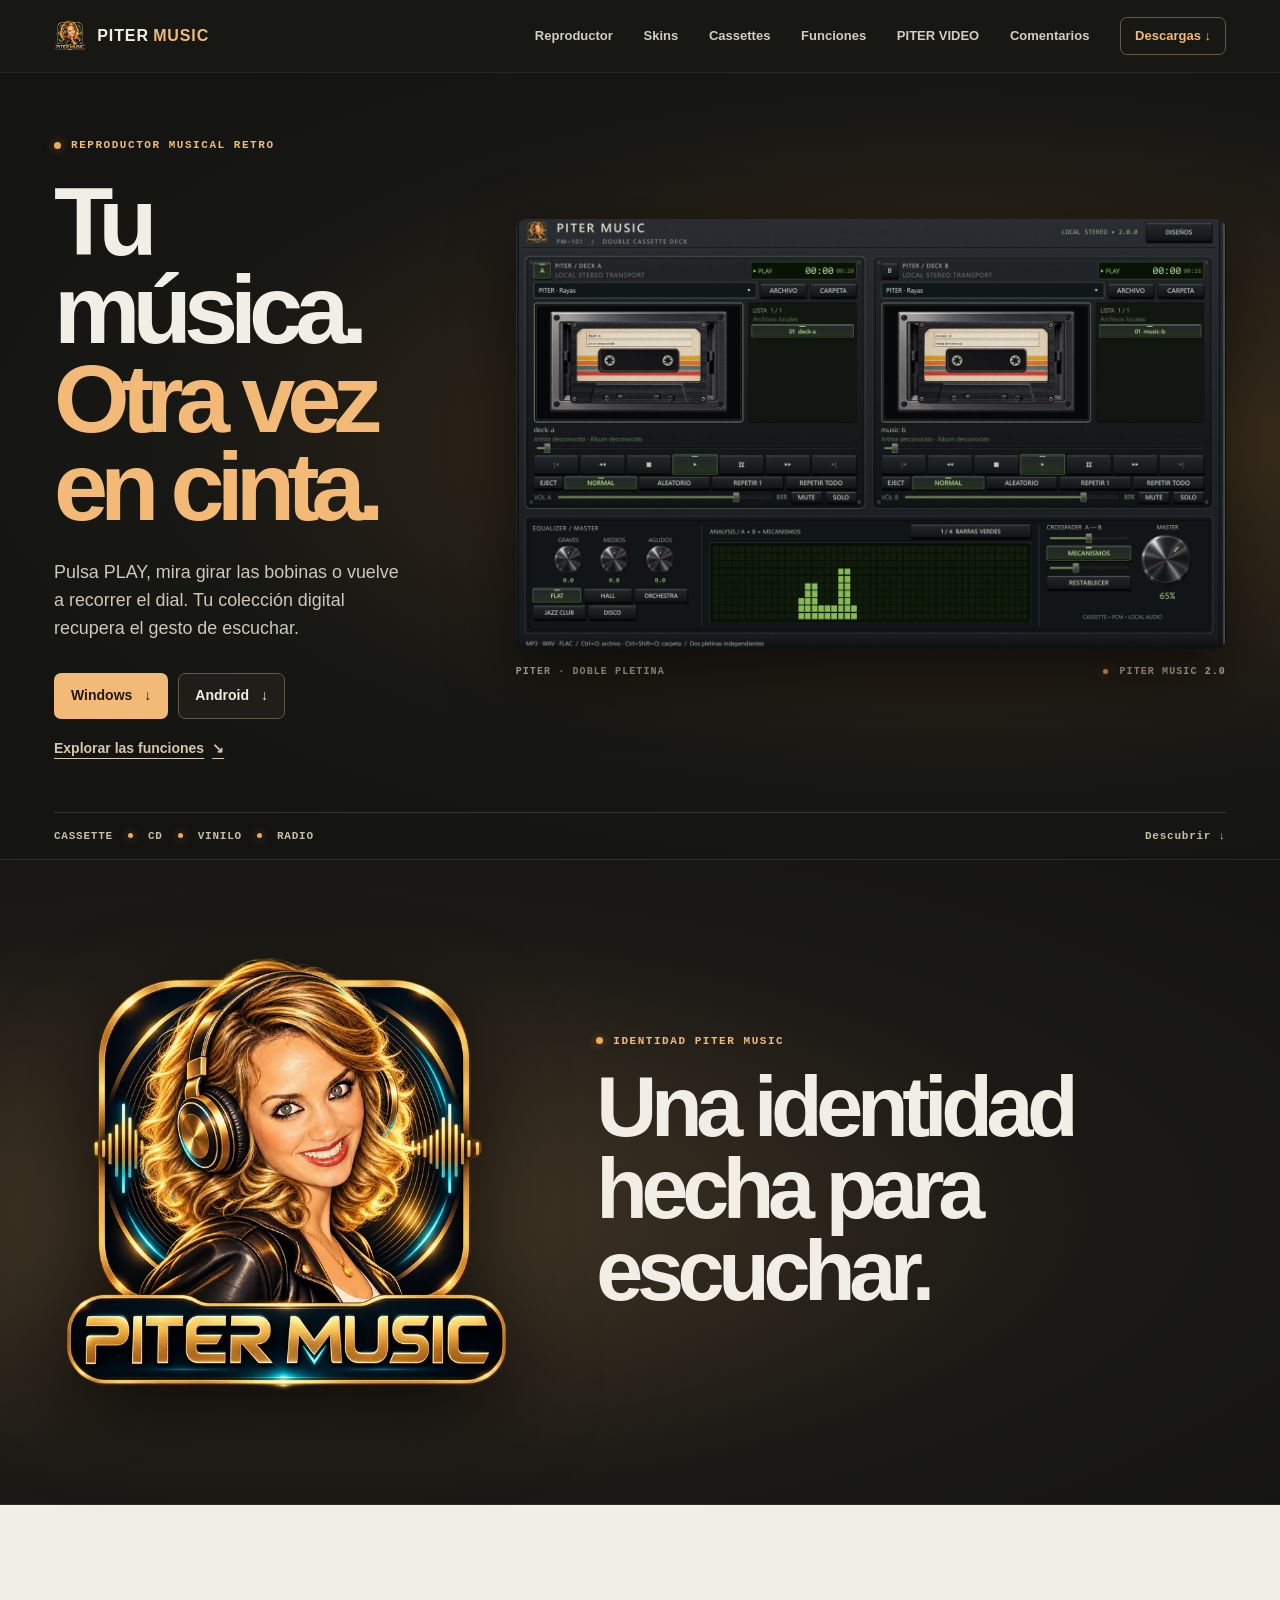
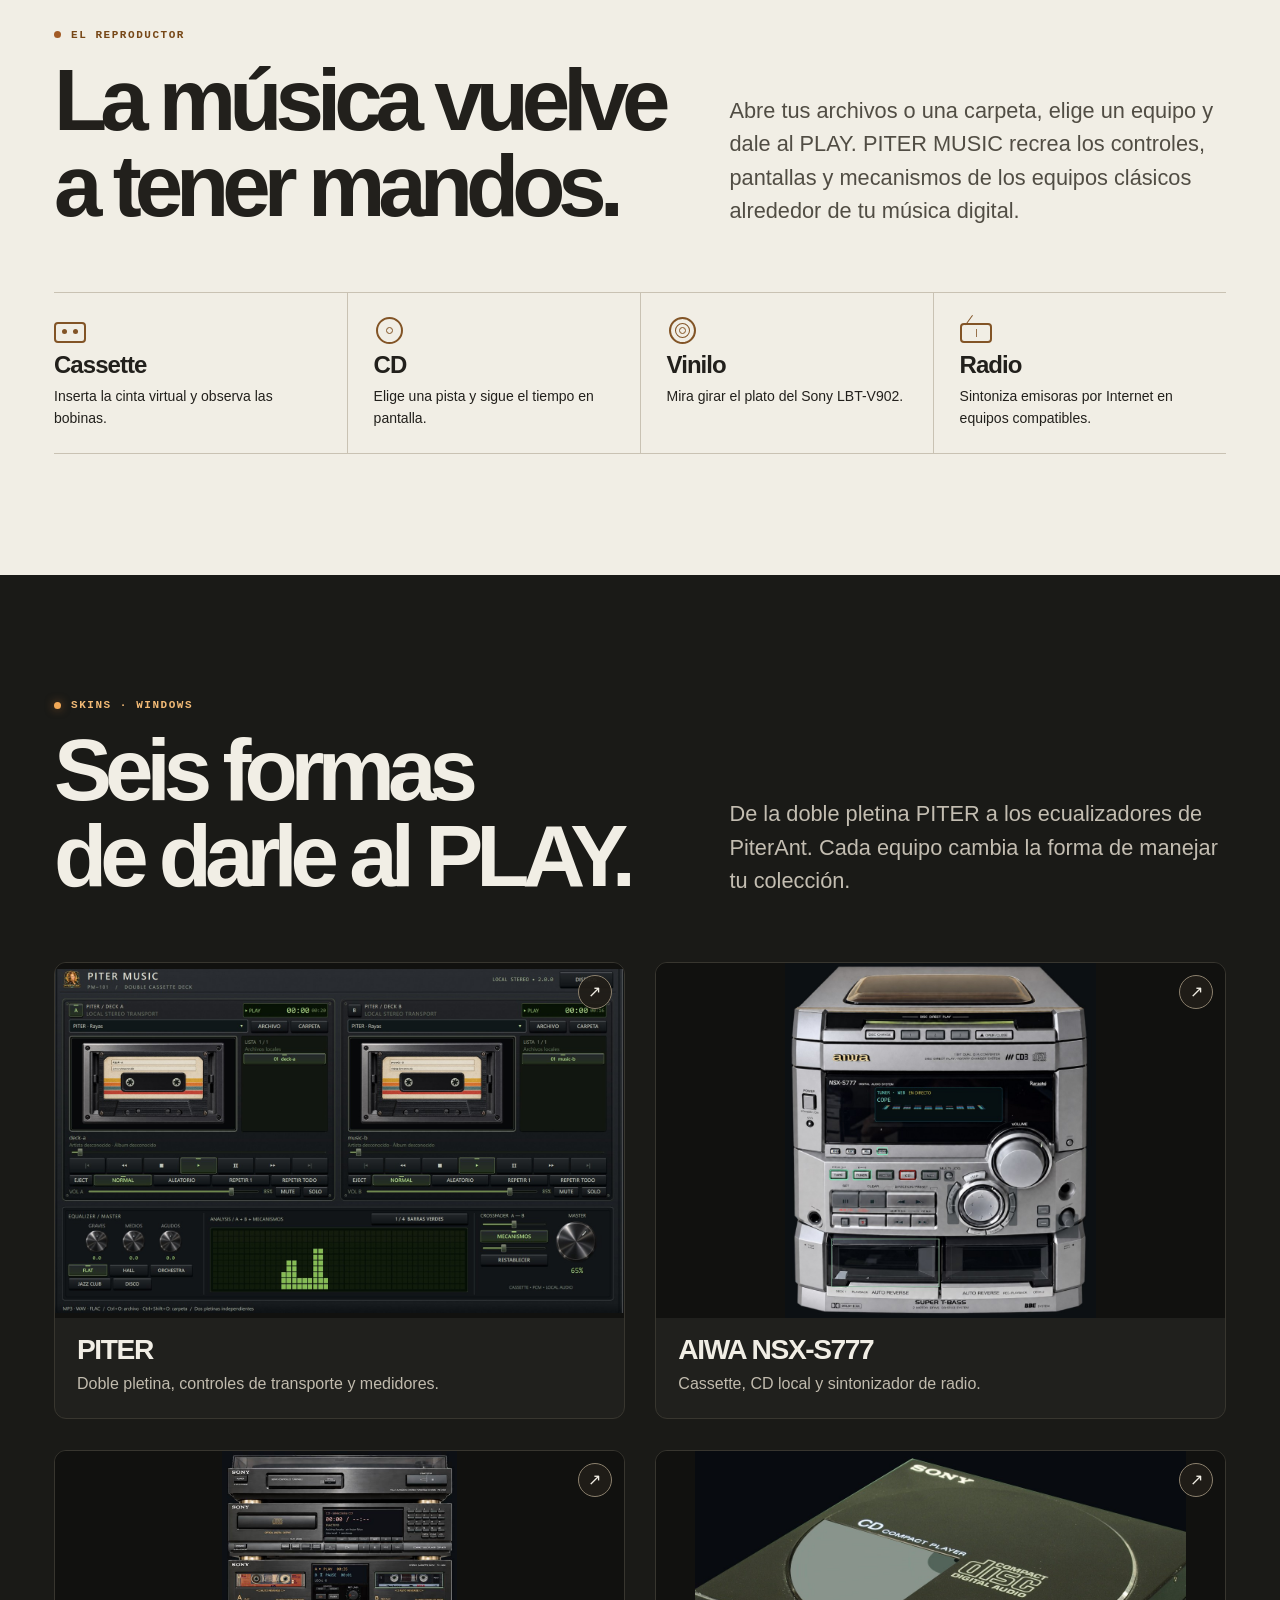
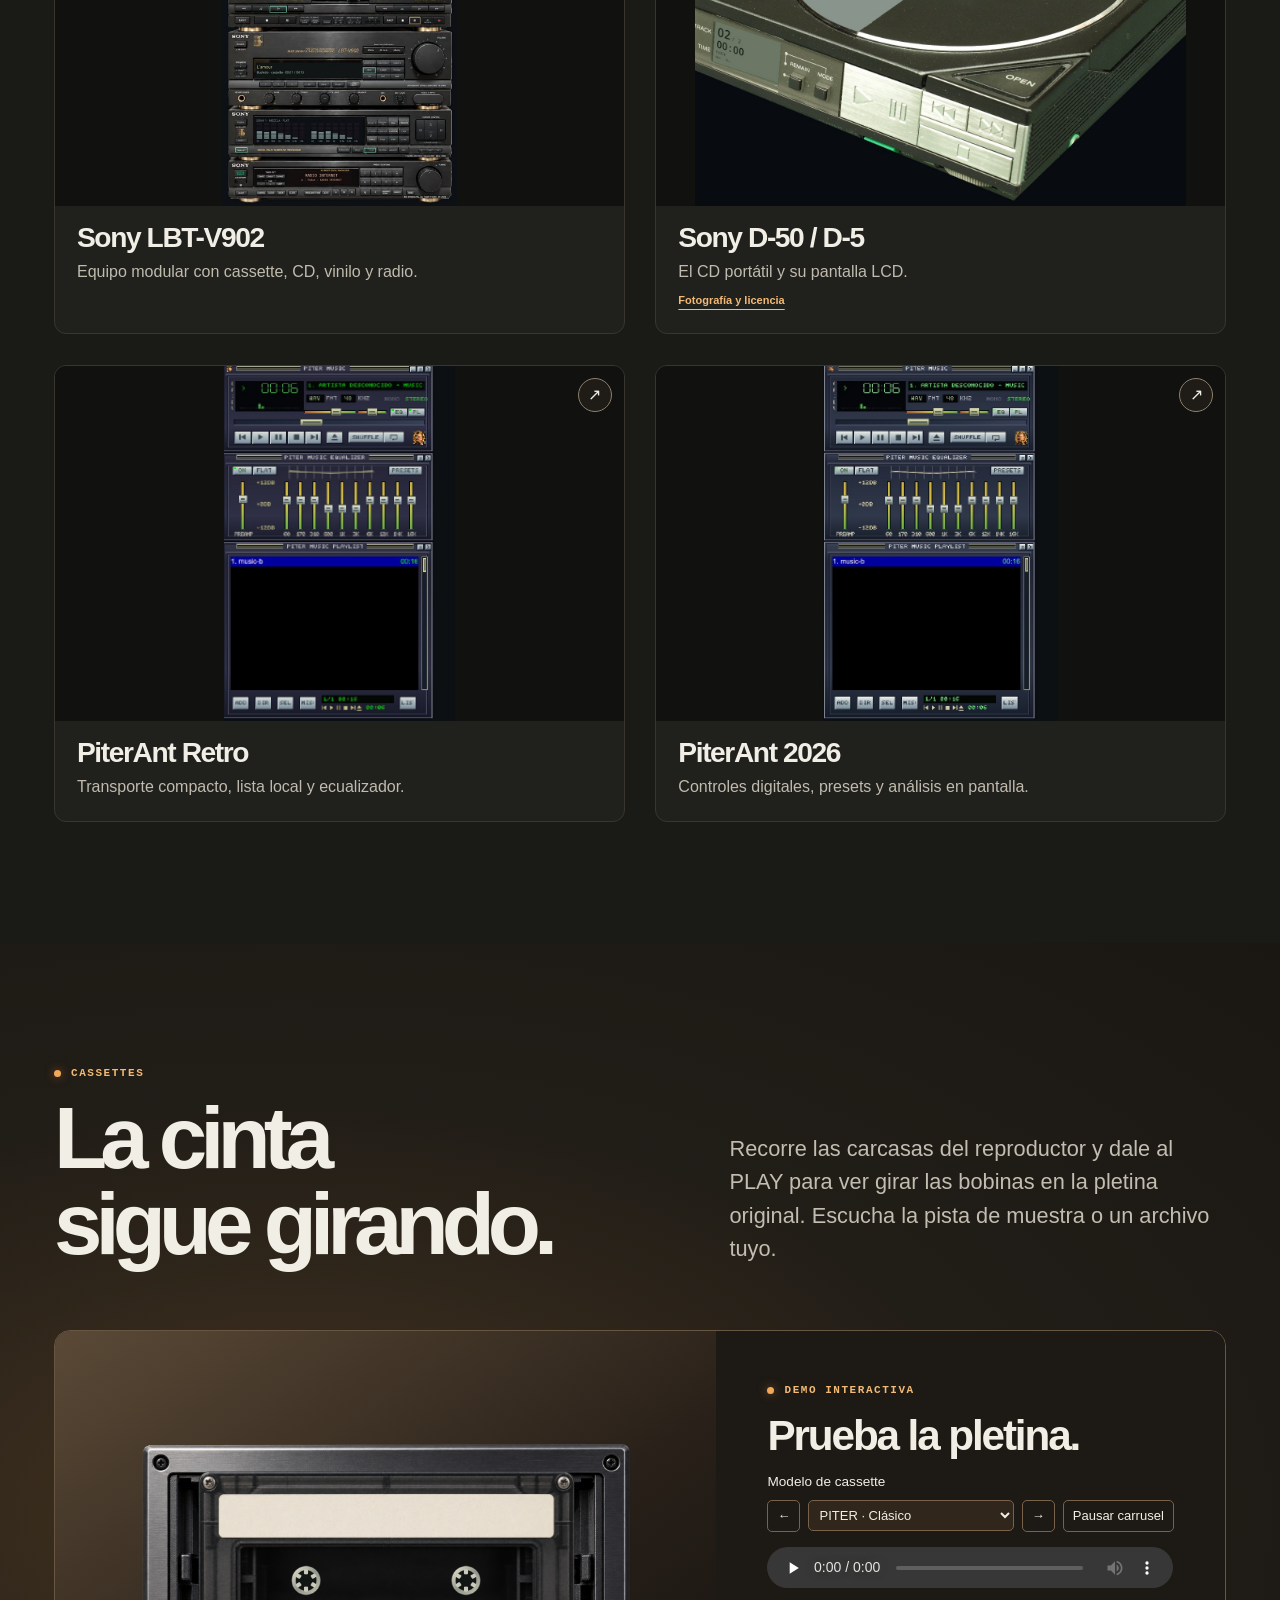
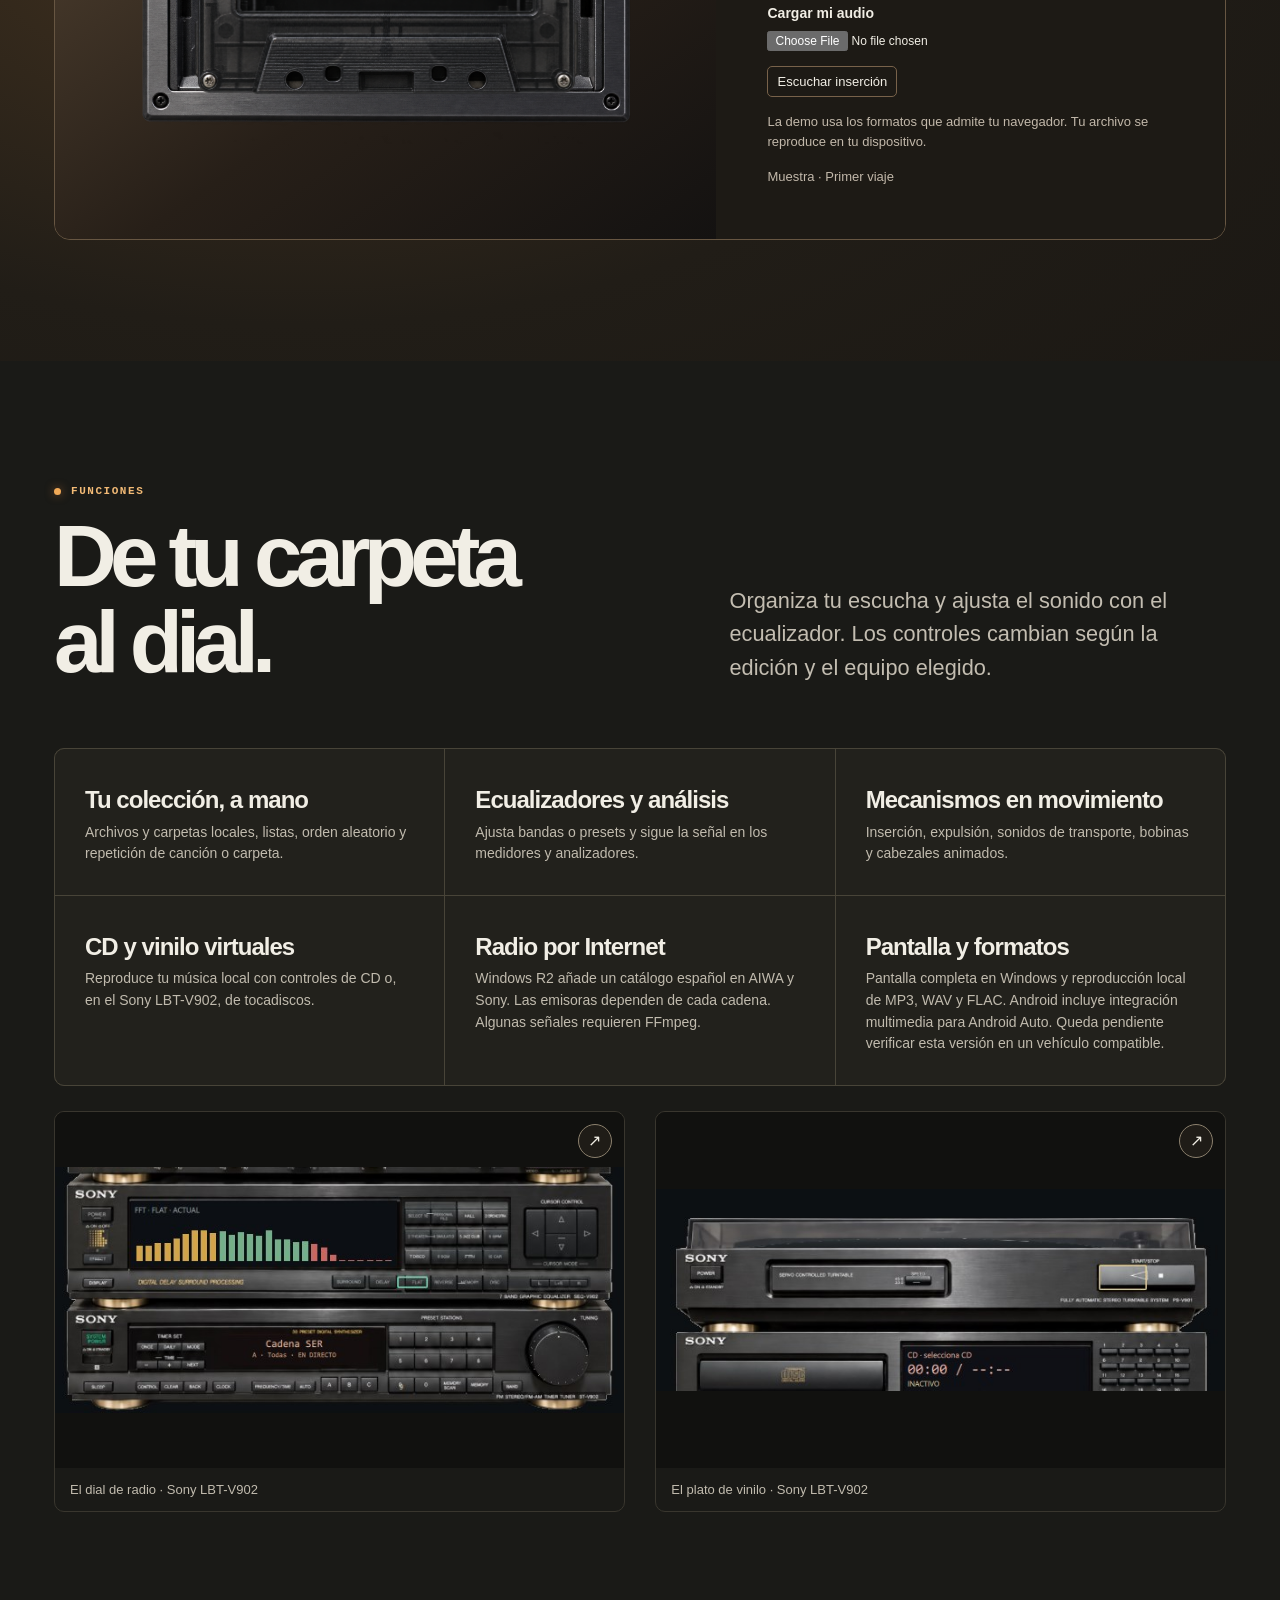
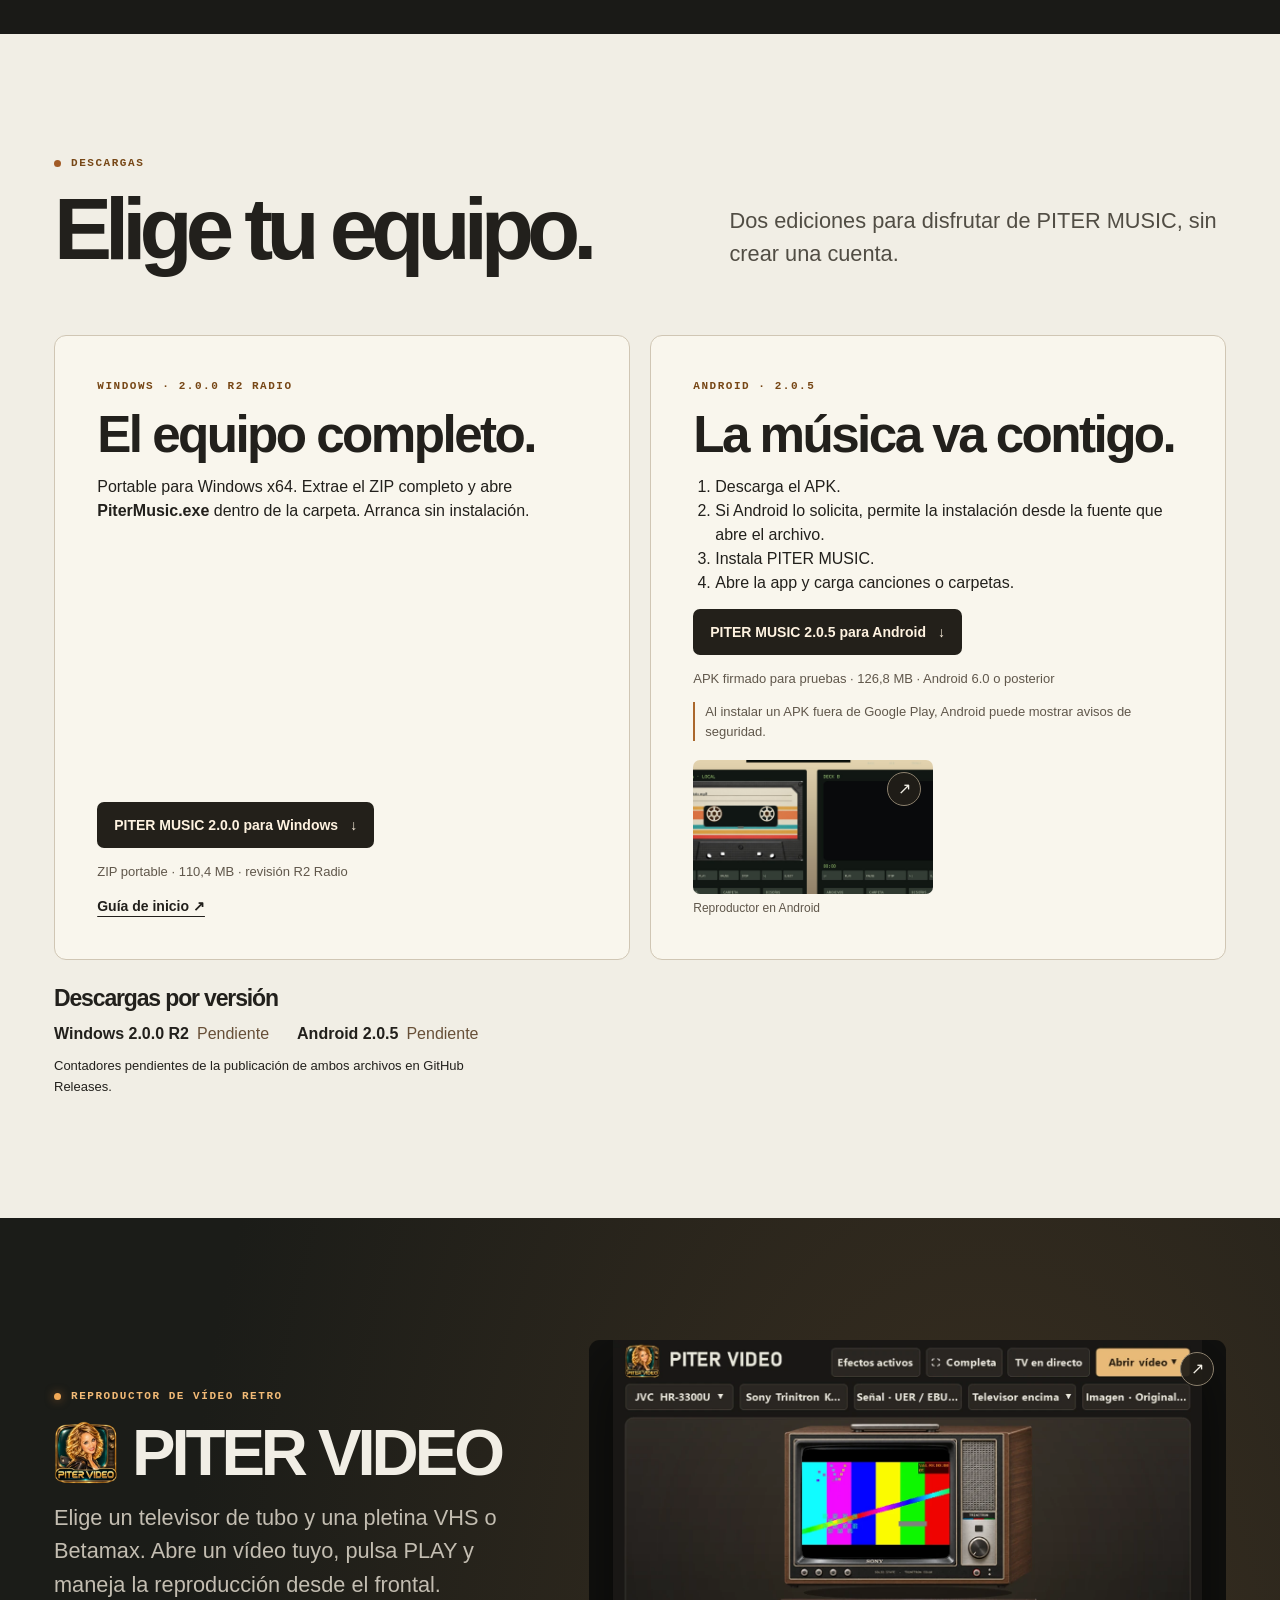
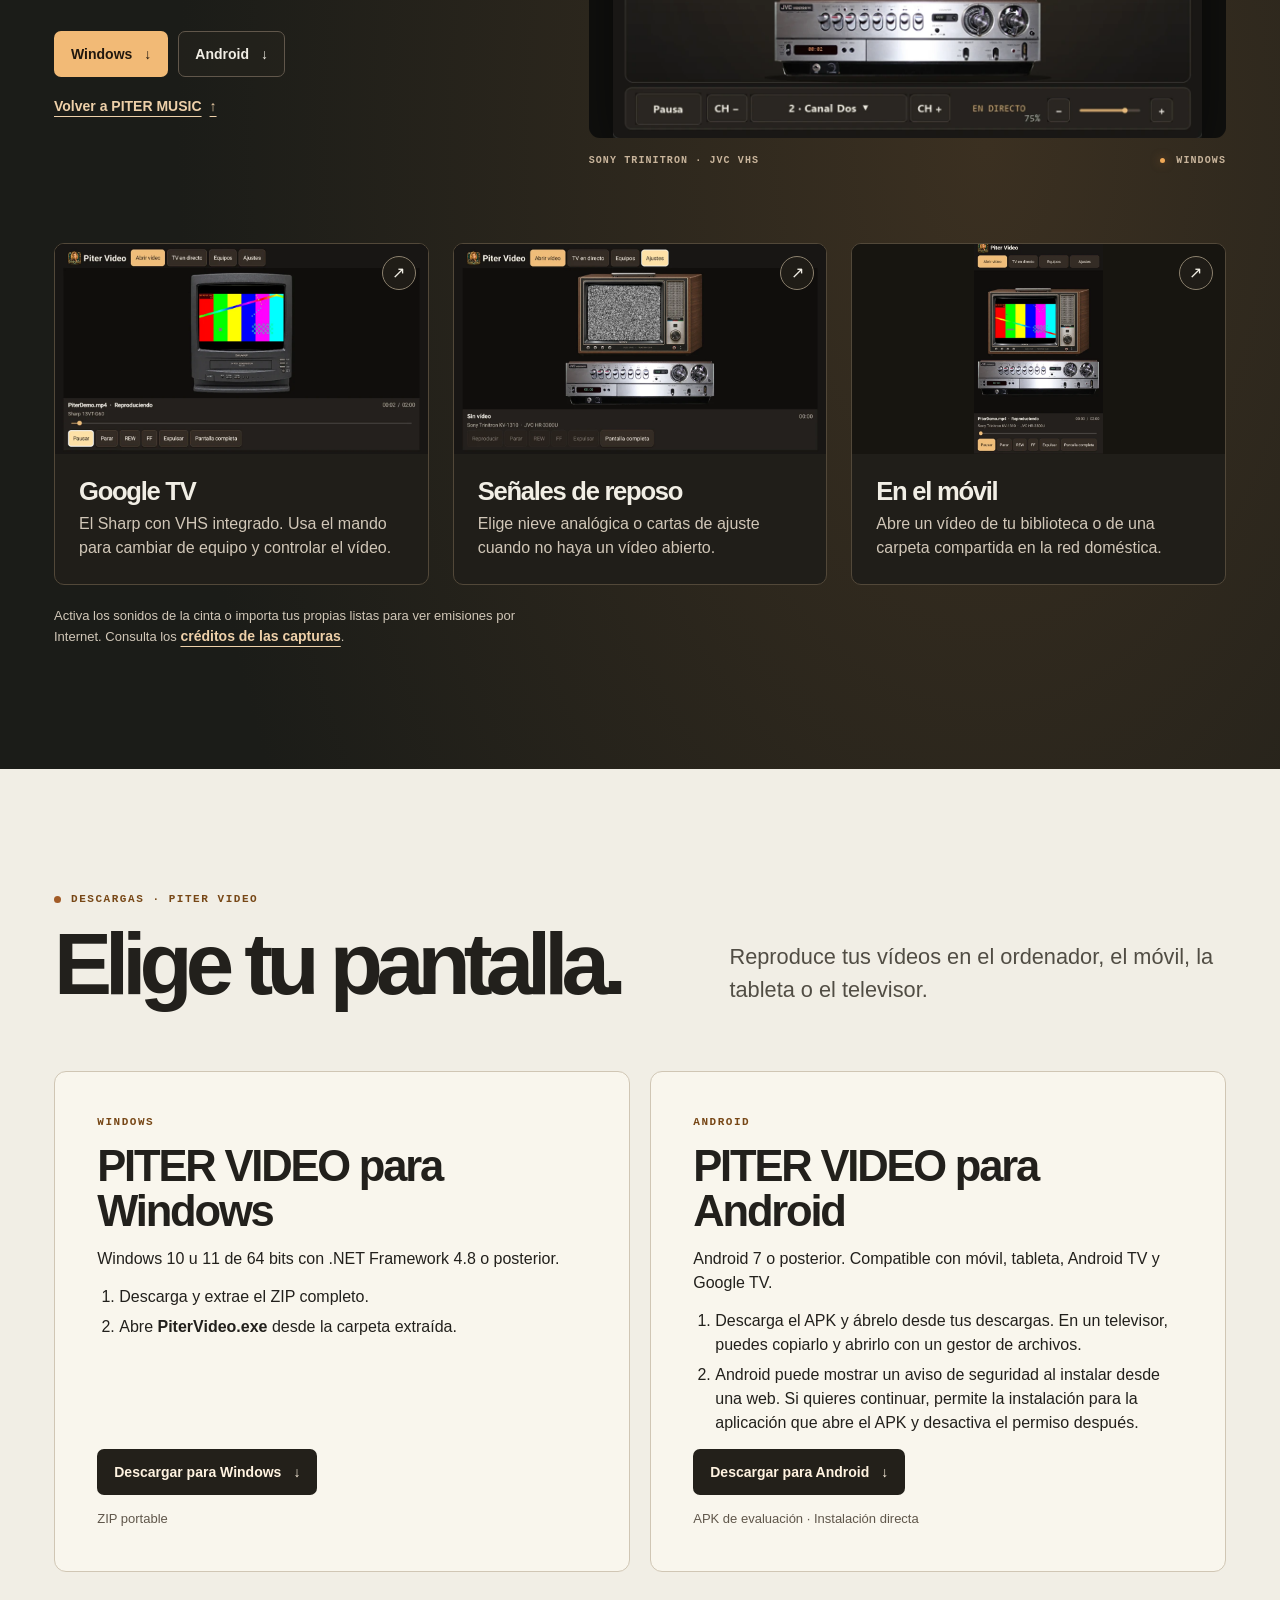
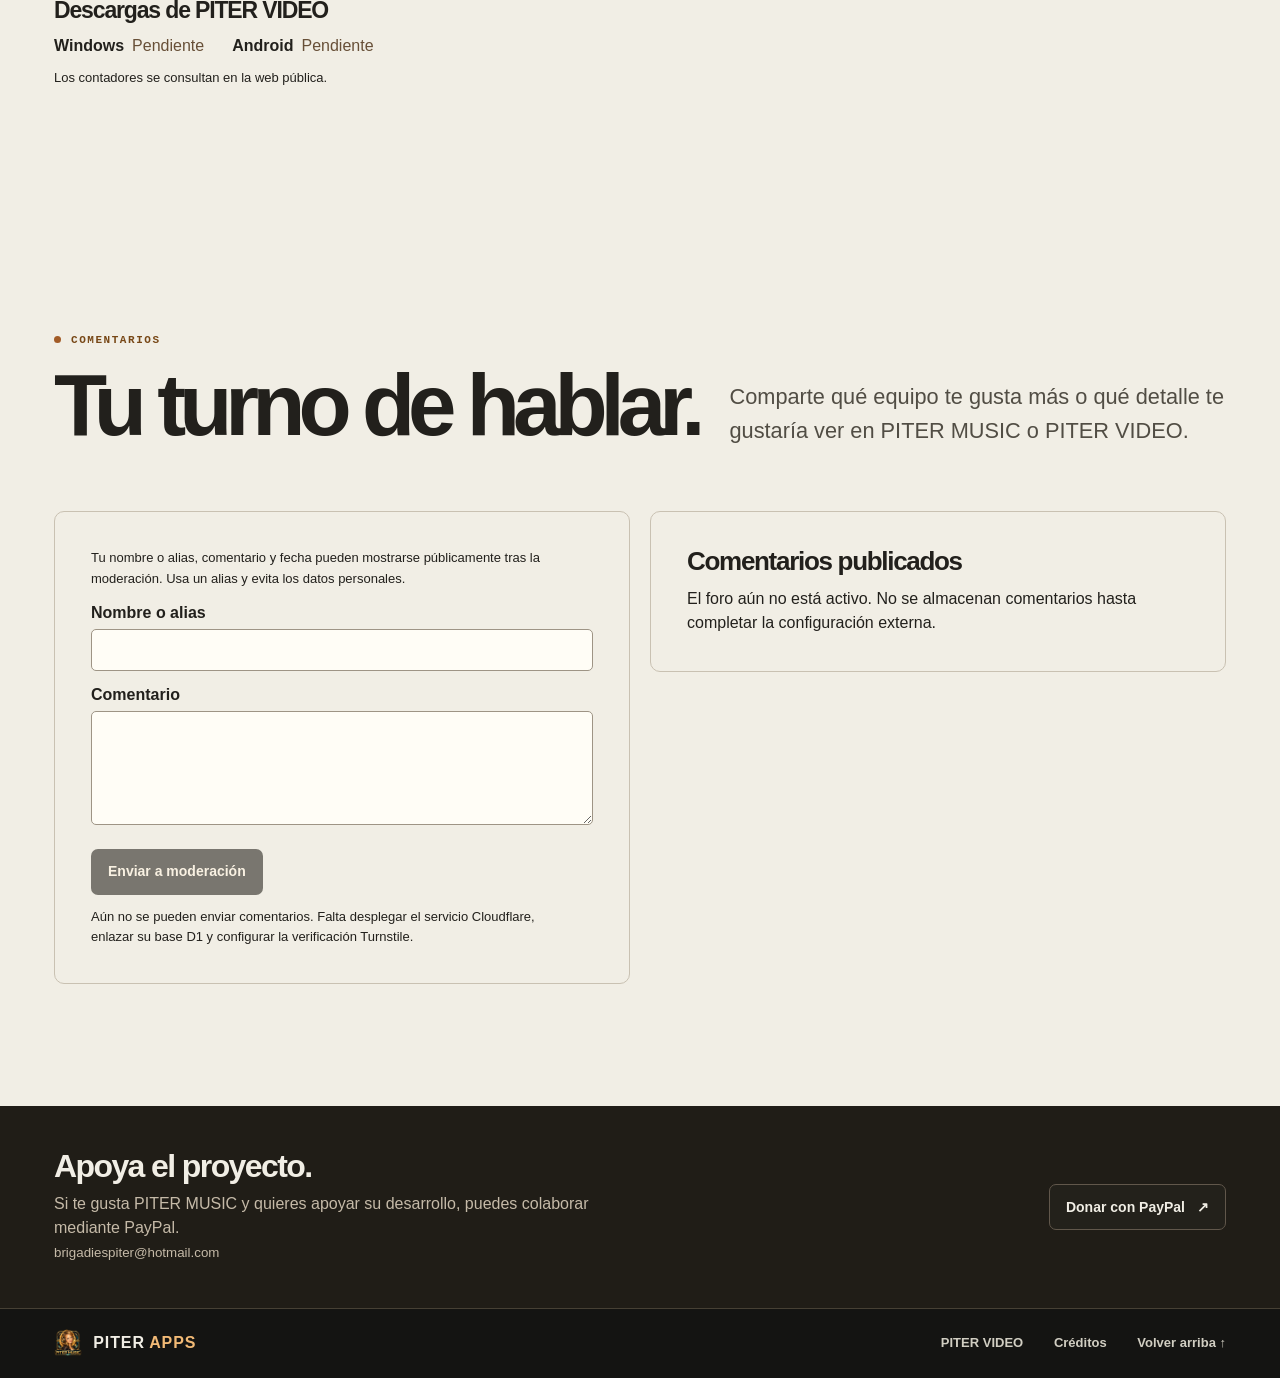
==== commit 7ce93d04: "Muestra el logo completo y añade foto del origen" ====
--- a/site/index.html
+++ b/site/index.html
@@ -3,7 +3,7 @@
 <meta charset="utf-8"><meta name="viewport" content="width=device-width, initial-scale=1">
 <meta name="theme-color" content="#141412"><meta name="description" content="PITER MUSIC, el reproductor musical retro de cassette, CD, vinilo y radio para Windows y Android. PITER VIDEO reproduce tus vídeos con televisores de tubo, VHS y Betamax.">
 <title>PITER MUSIC — Tu música. Otra vez en cinta.</title>
-<link rel="icon" href="assets/piter-music.ico"><link rel="stylesheet" href="styles.css?piter-video"><script src="config.js?piter-video" defer></script><script src="app.js?piter-video" defer></script><script src="cassette-catalog.js" defer></script><script src="cassette-demo.js" defer></script>
+<link rel="icon" href="assets/piter-music.ico"><link rel="stylesheet" href="styles.css?logo-completo-origen-20261118"><script src="config.js?piter-video" defer></script><script src="app.js?piter-video" defer></script><script src="cassette-catalog.js" defer></script><script src="cassette-demo.js" defer></script>
 </head><body>
 <a class="skip" href="#contenido">Saltar al contenido</a>
 <header class="top"><nav class="nav wrap" aria-label="Navegación principal">
@@ -18,7 +18,7 @@
 <a class="text-link" href="#funciones">Explorar las funciones <span aria-hidden="true">↘</span></a></div>
 <figure class="hero-unit"><img src="assets/piter.jpg" alt="Skin PITER con dos pletinas de cassette y medidores de nivel" width="1500" height="907" fetchpriority="high"><figcaption><span>PITER · DOBLE PLETINA</span><span><i></i> PITER MUSIC 2.0</span></figcaption></figure>
 </div><div class="wrap hero-bottom"><span>CASSETTE <i></i> CD <i></i> VINILO <i></i> RADIO</span><a href="#reproductor">Descubrir ↓</a></div></section>
-<section class="brand-feature" aria-labelledby="brand-feature-title"><div class="wrap brand-feature-grid"><figure class="brand-feature-art"><img src="assets/piter-music-mascot.png" alt="Logotipo original de PITER MUSIC con su personaje femenino y auriculares"></figure><div class="brand-feature-copy"><p class="kicker"><i></i> IDENTIDAD PITER MUSIC</p><h2 id="brand-feature-title">Una identidad<br>hecha para escuchar.</h2></div></div></section>
+<section class="brand-feature" aria-labelledby="brand-feature-title"><div class="wrap brand-feature-grid"><figure class="brand-feature-art"><img src="assets/piter-music-mascot.webp" alt="Logotipo original de PITER MUSIC con su personaje femenino y auriculares"></figure><div class="brand-feature-copy"><p class="kicker"><i></i> IDENTIDAD PITER MUSIC</p><h2 id="brand-feature-title">Una identidad<br>hecha para escuchar.</h2></div></div></section>
 <section id="reproductor" class="section cream"><div class="wrap">
 <div class="section-intro"><div><p class="kicker"><i></i> EL REPRODUCTOR</p><h2>La música vuelve<br>a tener mandos.</h2></div><p>Abre tus archivos o una carpeta, elige un equipo y dale al PLAY. PITER MUSIC recrea los controles, pantallas y mecanismos de los equipos clásicos alrededor de tu música digital.</p></div>
 <div class="formats">
--- a/site/styles.css
+++ b/site/styles.css
@@ -32,10 +32,10 @@
 
 
 /* Logotipo original en gran formato */
-.brand-feature{overflow:hidden;background:radial-gradient(ellipse at 23% 55%,#493a27,#1a1915 58%,#141412);border-top:1px solid #ffffff18;border-bottom:1px solid #ffffff18;padding-block:clamp(46px,7vw,100px)}
+.brand-feature{overflow:visible;background:radial-gradient(ellipse at 23% 55%,#493a27,#1a1915 58%,#141412);border-top:1px solid #ffffff18;border-bottom:1px solid #ffffff18;padding-block:clamp(46px,7vw,100px)}
 .brand-feature-grid{display:grid;grid-template-columns:minmax(240px,.85fr) 1.15fr;align-items:center;gap:clamp(26px,6vw,90px)}
 .brand-feature-art{display:grid;place-items:center}
-.brand-feature-art img{width:min(100%,440px);filter:drop-shadow(0 25px 44px #000b);animation:arrive .9s ease both}
+.brand-feature-art img{width:min(100%,440px);height:auto;max-height:none;object-fit:contain;object-position:center;filter:drop-shadow(0 25px 44px #000b);animation:arrive .9s ease both}
 .brand-feature-copy h2{font-size:clamp(43px,6.6vw,92px);margin:18px 0;line-height:.97;letter-spacing:-.075em}
 .brand-feature-copy>p:last-child{color:#c9c1b4;font-size:clamp(15px,1.5vw,20px);max-width:43ch}
 @media(max-width:760px){.brand-feature-grid{grid-template-columns:1fr;gap:20px}.brand-feature-art img{width:min(74vw,300px)}.brand-feature-copy{text-align:center}.brand-feature-copy .kicker{justify-content:center}}
@@ -64,3 +64,15 @@
 @media(max-width:860px){.nav{flex-wrap:wrap;gap:0}.nav .menu:not([hidden]){display:block}.nav-links{width:100%;flex-wrap:wrap;gap:13px;padding:8px 0 14px}.nav-links.is-collapsed{display:none}}
 @media(max-width:760px){.video-grid{grid-template-columns:1fr}.video-views{grid-template-columns:repeat(2,minmax(0,1fr))}}
 @media(max-width:520px){.video-views{grid-template-columns:1fr}}
+
+/* Emblema completo y fotografía del origen del proyecto */
+.brand-feature{overflow:visible}
+.brand-feature-art{min-width:0;overflow:visible}
+.brand-feature-art img{width:min(100%,500px);height:auto!important;max-height:none!important;object-fit:contain!important;object-position:center!important}
+@media(max-width:760px){.brand-feature-art img{width:min(78vw,340px)}}
+.origin-credit{position:relative;left:50%;width:min(1080px,calc(100vw - 40px));transform:translateX(-50%);margin:34px 0 42px}
+.origin-credit .kicker{color:var(--accent);font-family:monospace;font-size:11px;font-weight:750;letter-spacing:.14em;margin:0 0 14px}
+.origin-credit figure{overflow:hidden;border-radius:20px;border:1px solid #ffffff22;background:#10110f;box-shadow:0 18px 50px #0008}
+.origin-credit img{width:100%;height:auto;object-fit:contain}
+.origin-credit figcaption{padding:15px 20px;color:var(--cream);font-size:16px;letter-spacing:.02em}
+@media(max-width:600px){.origin-credit{width:calc(100vw - 32px);margin-block:28px 34px}.origin-credit figure{border-radius:15px}.origin-credit figcaption{padding:13px 15px}}
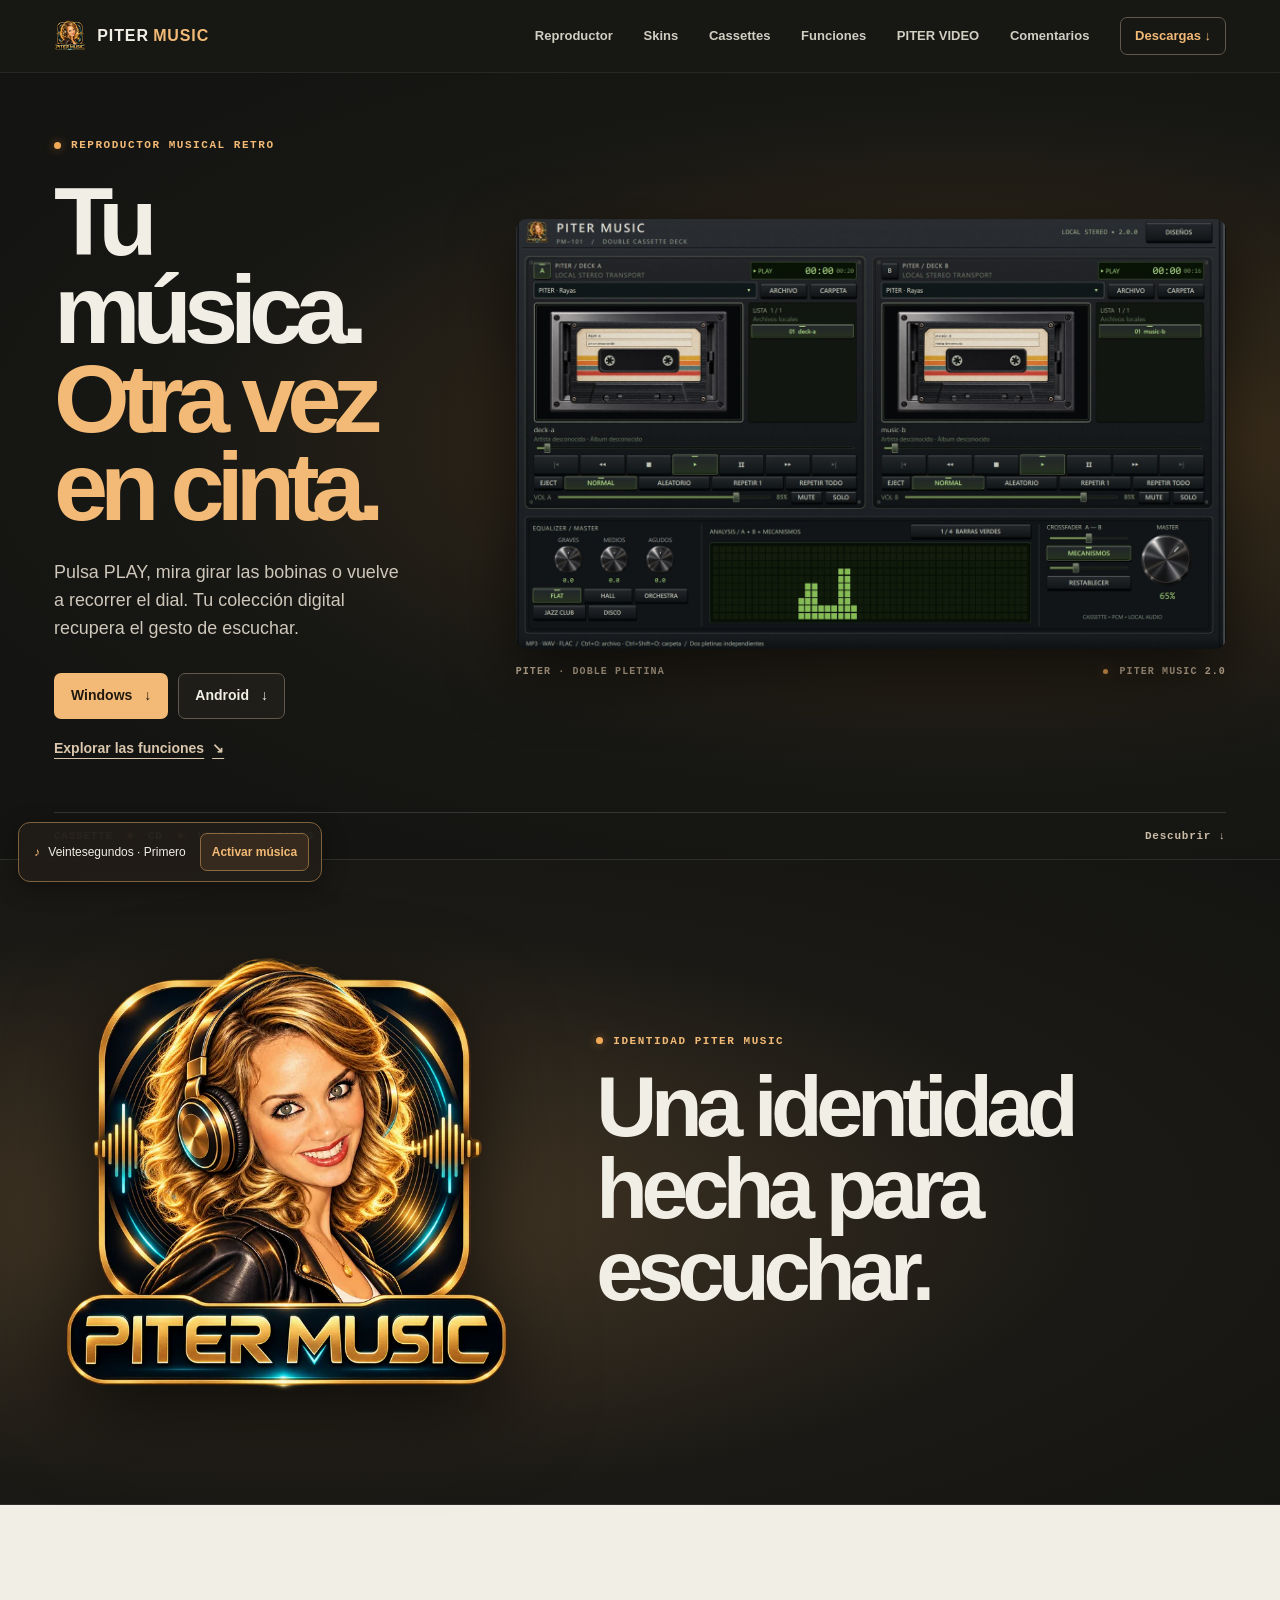
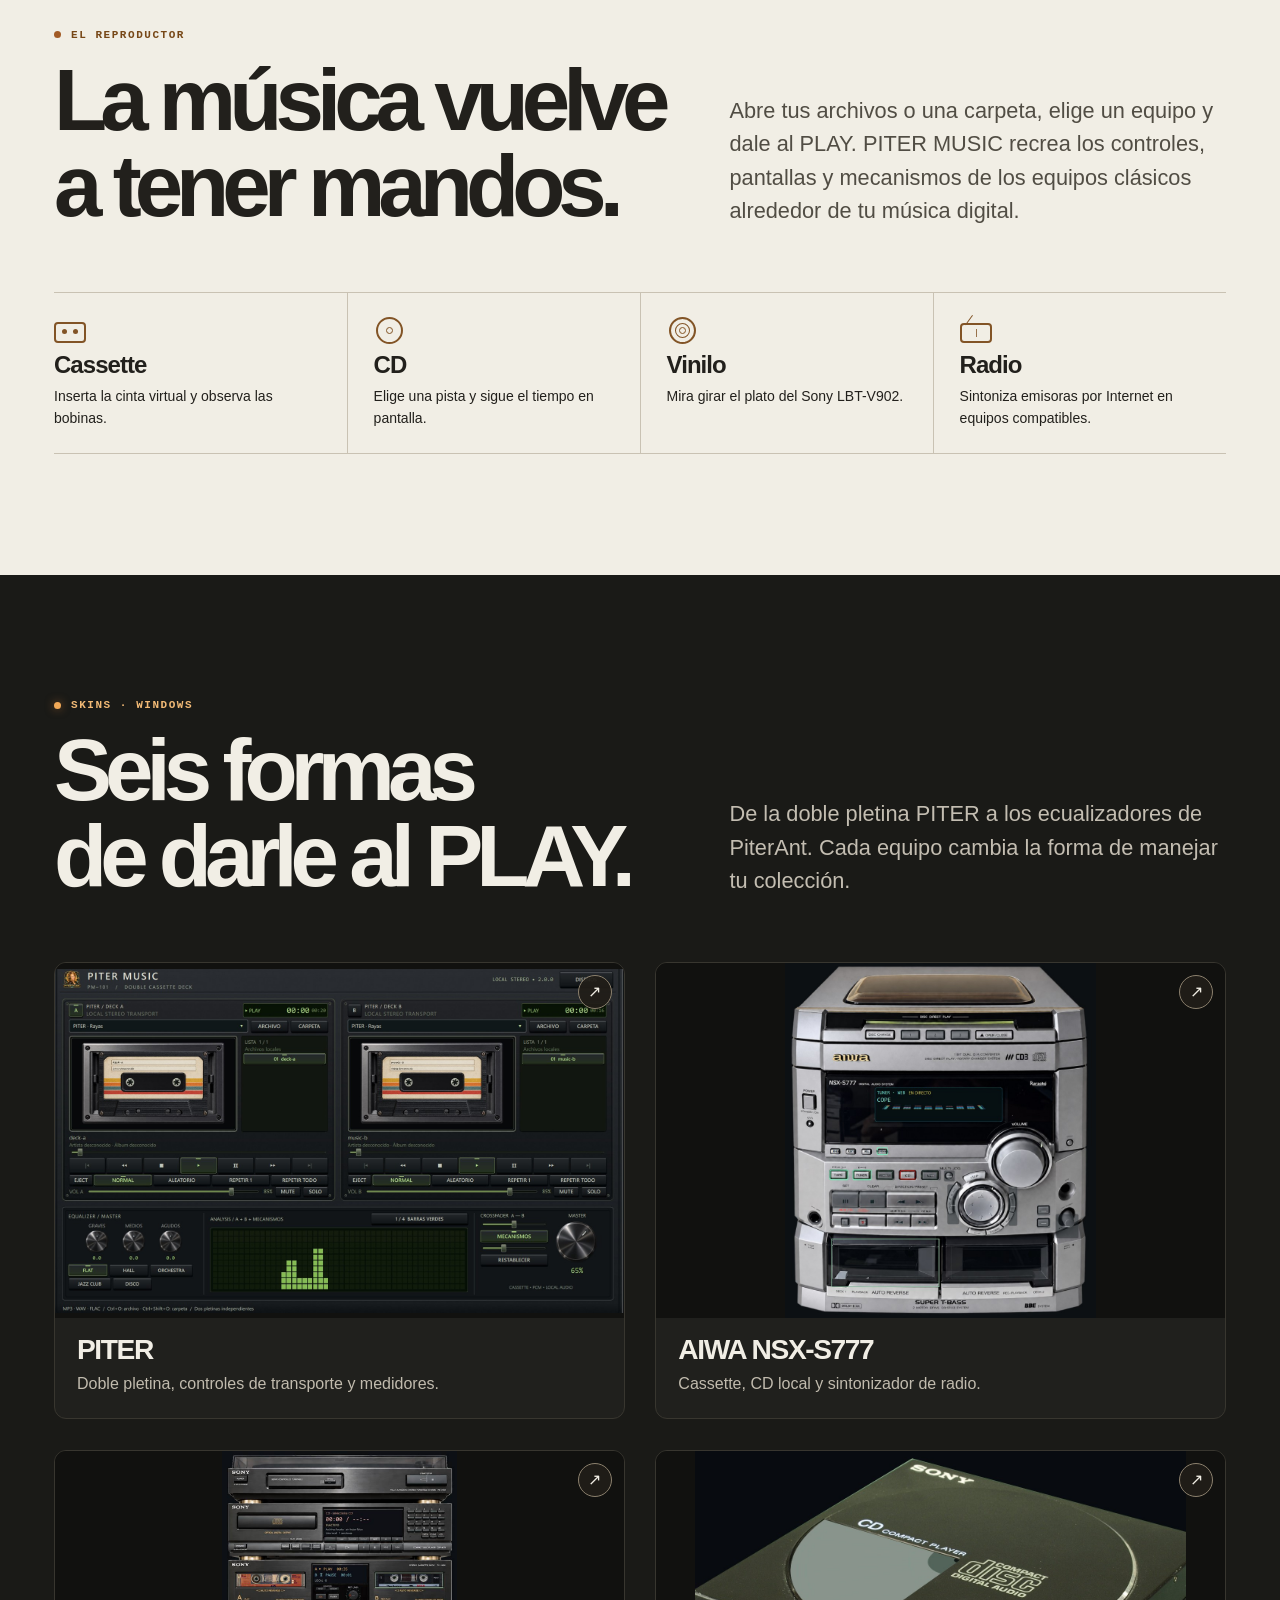
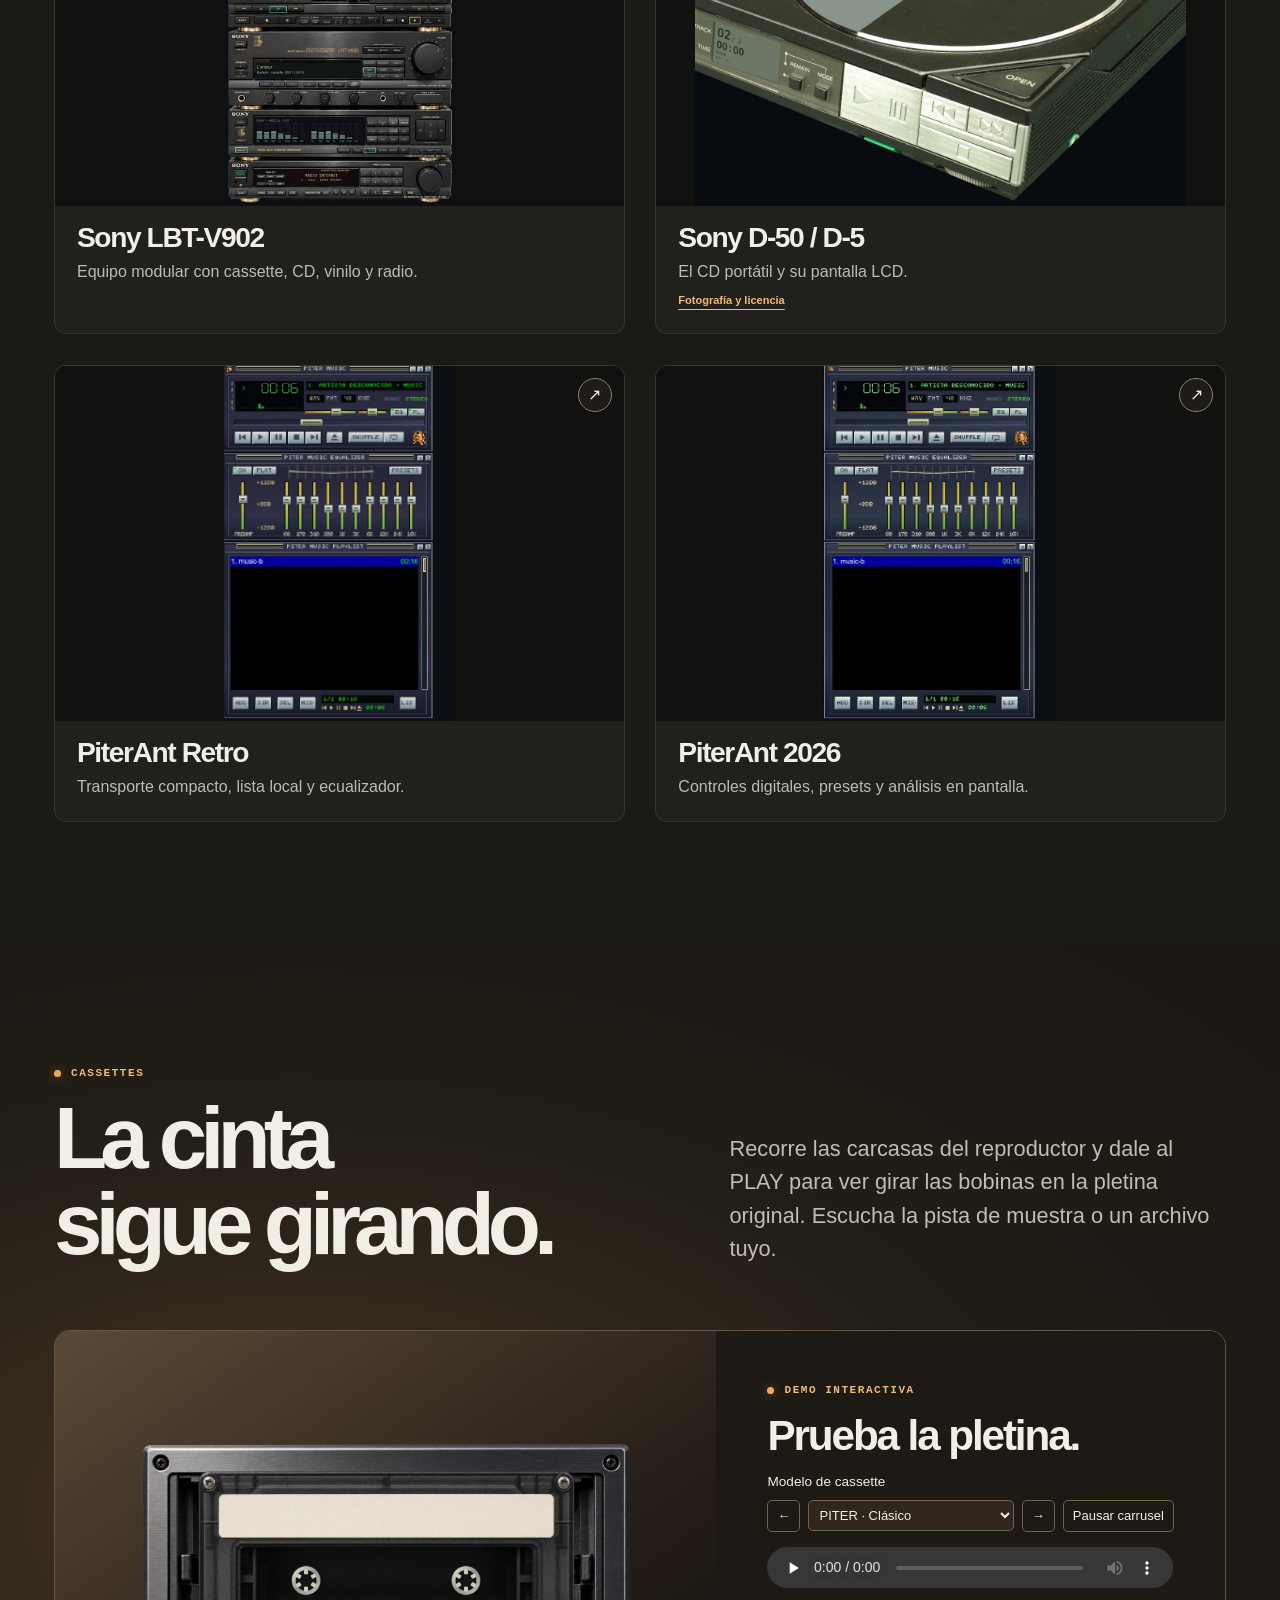
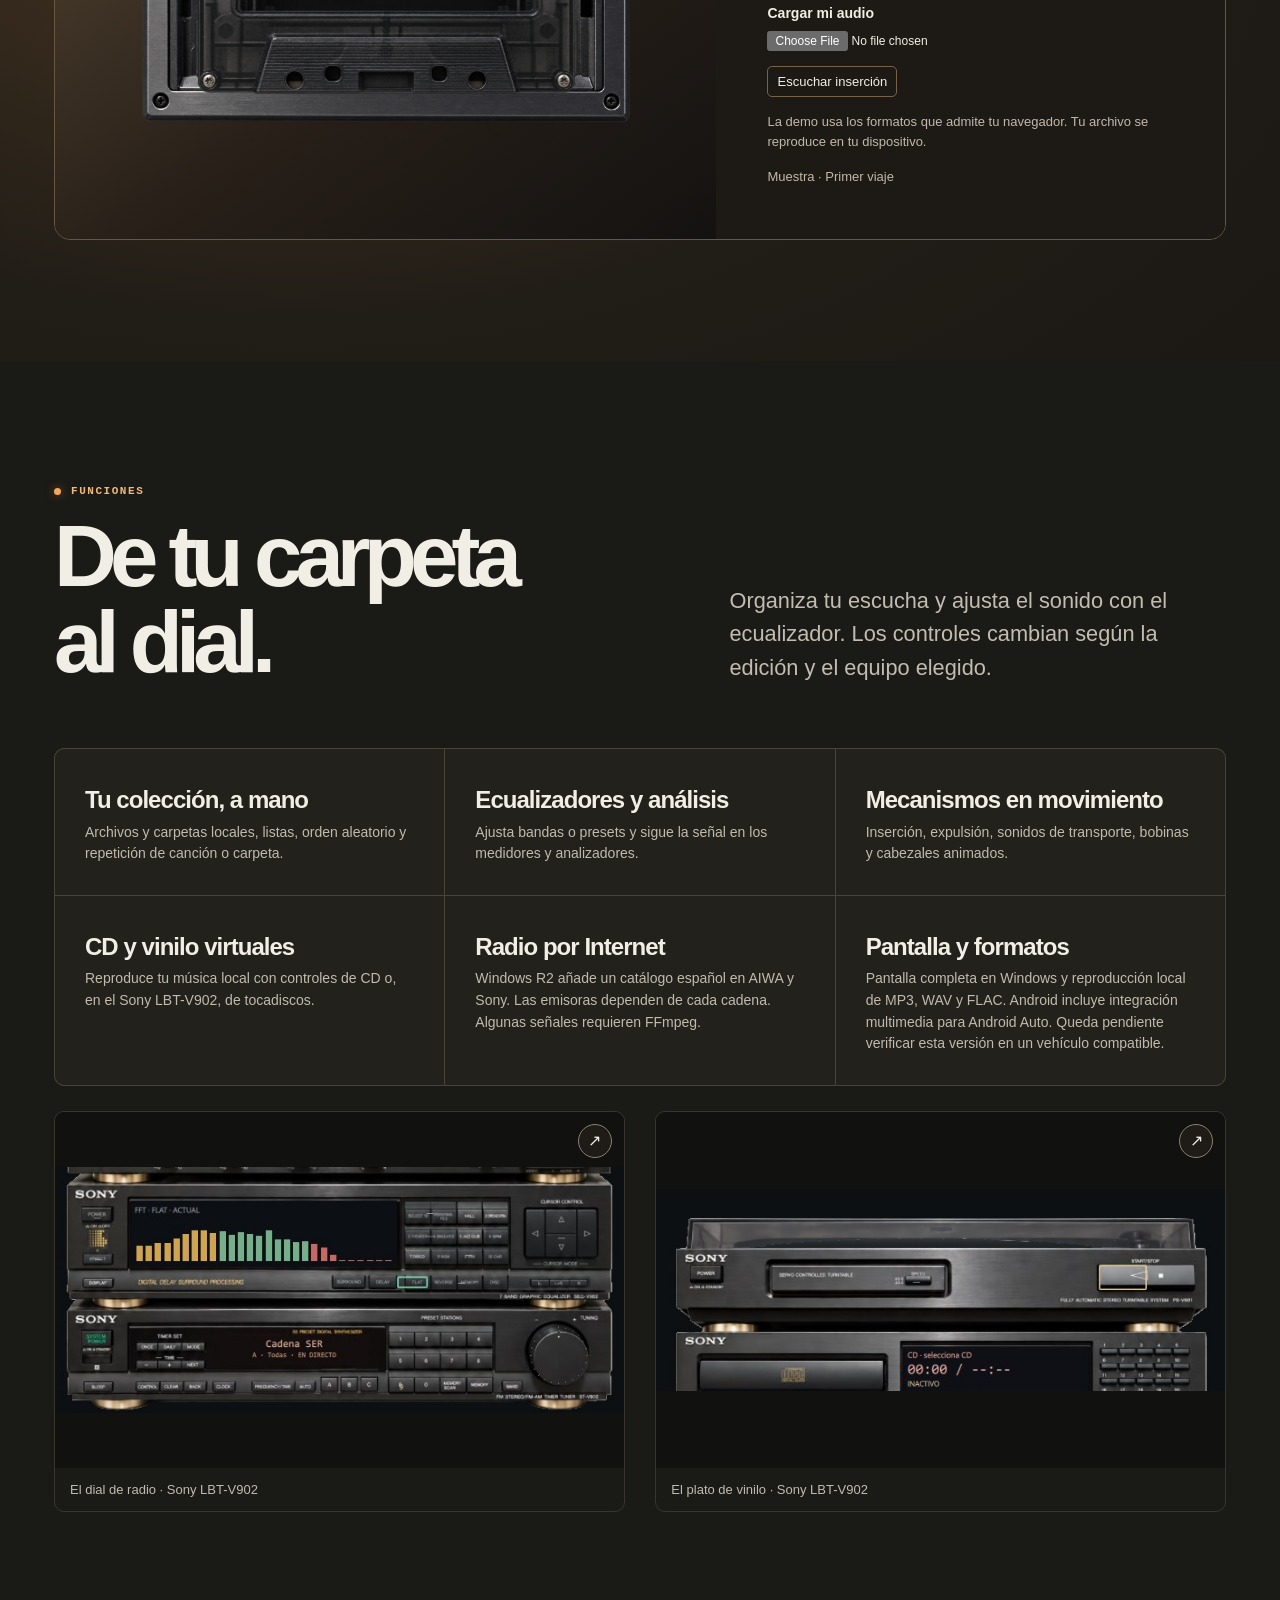
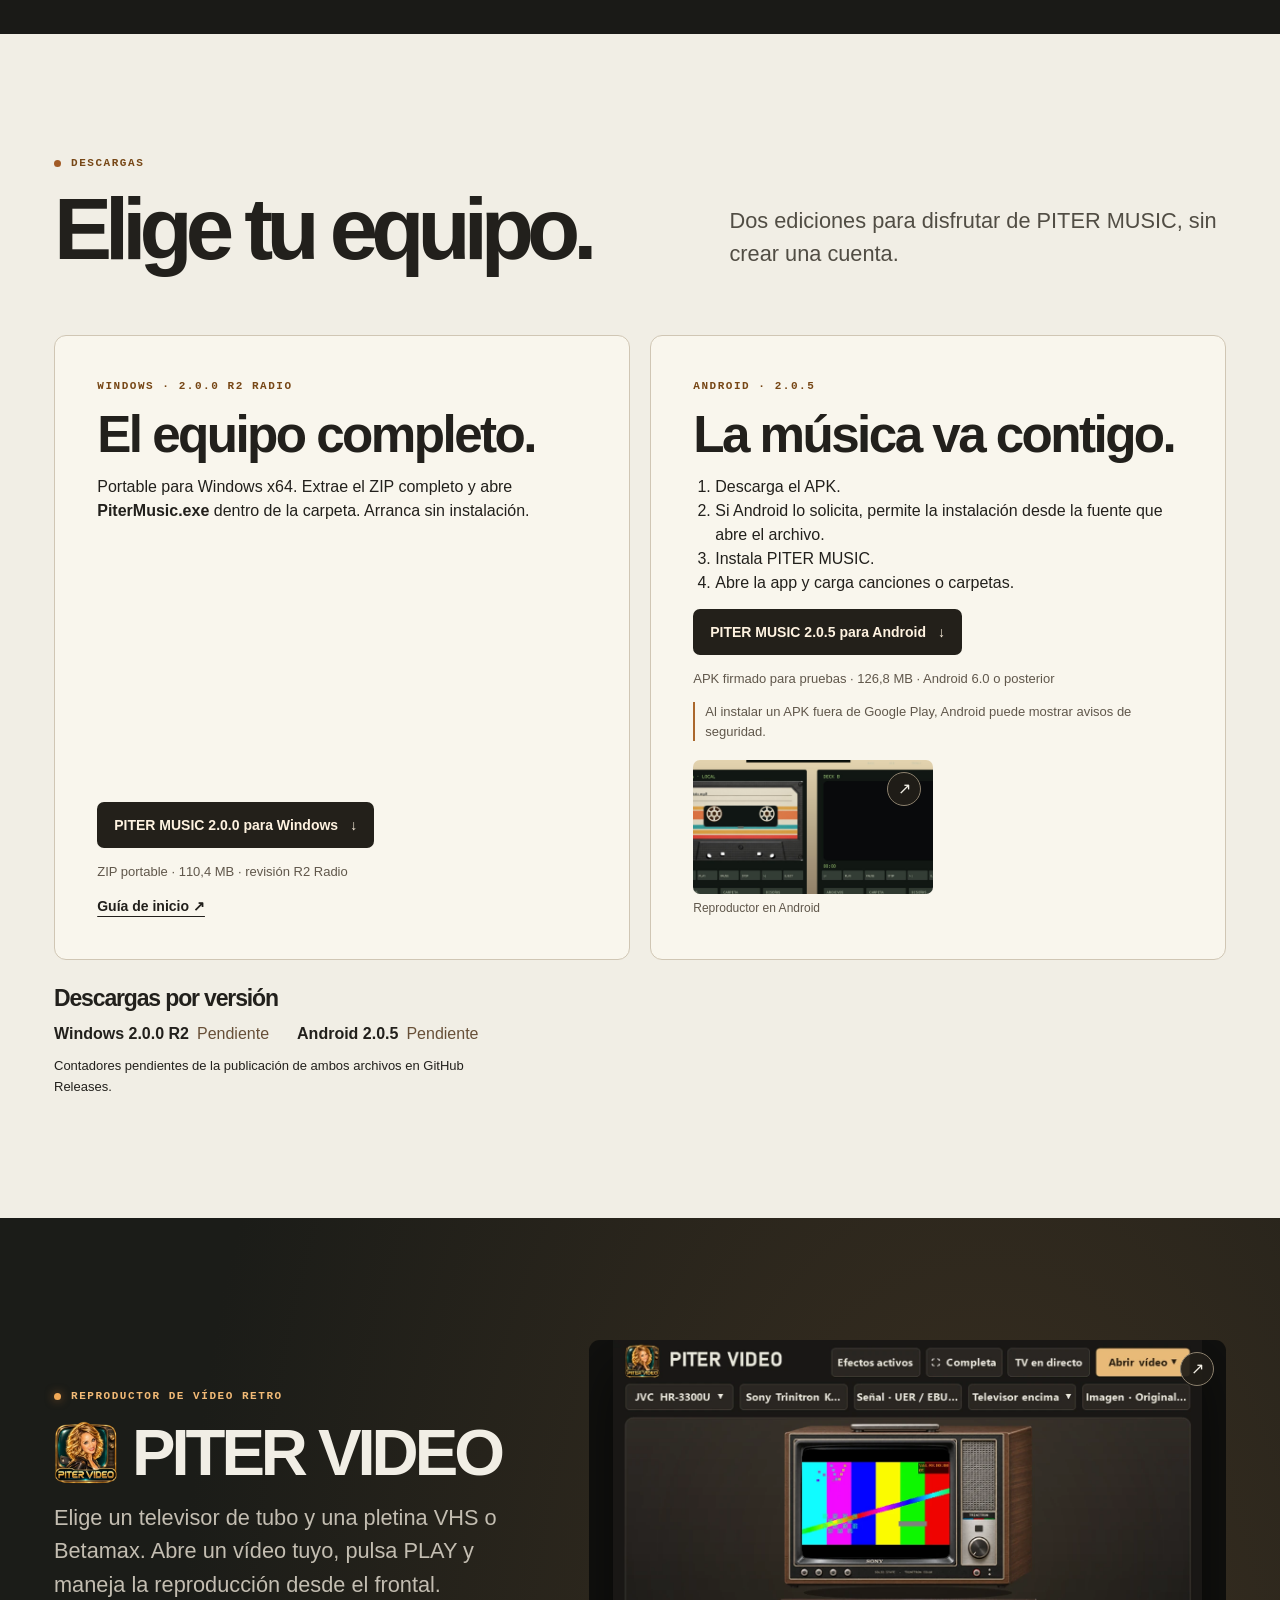
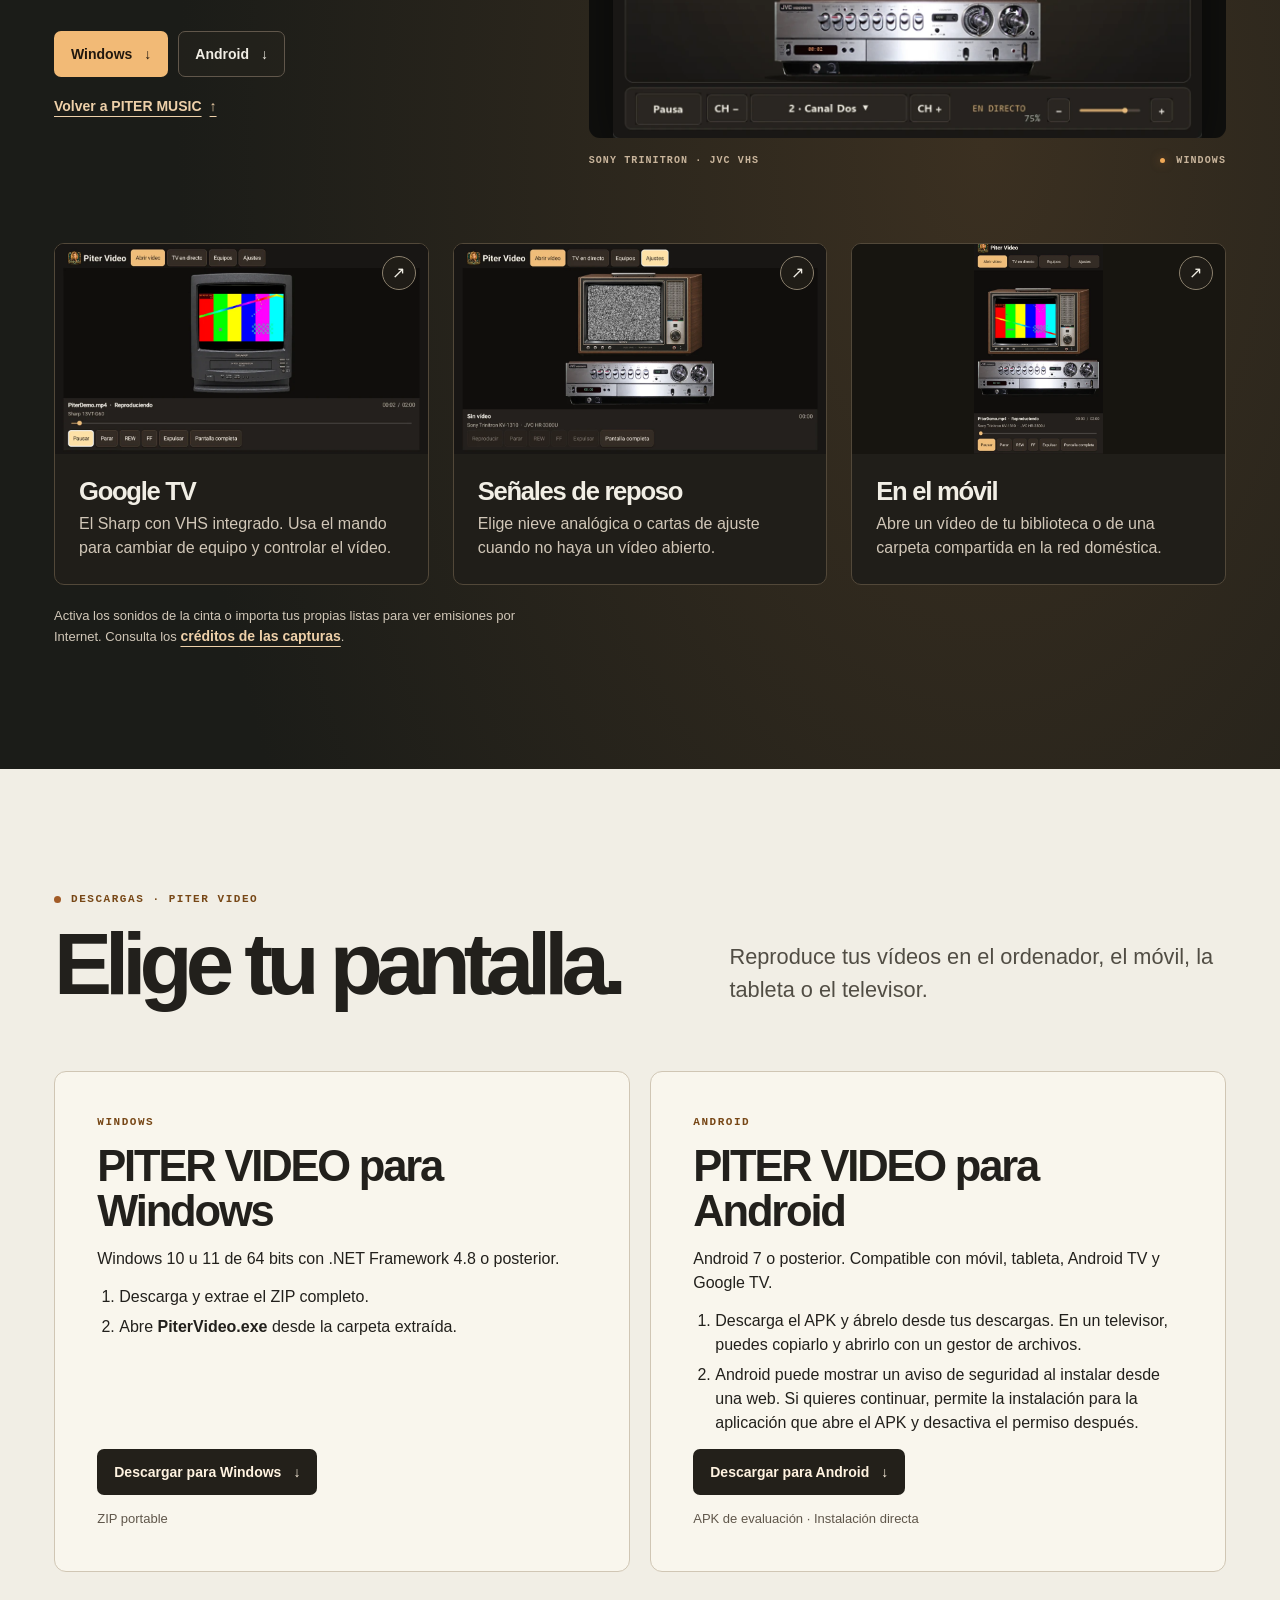
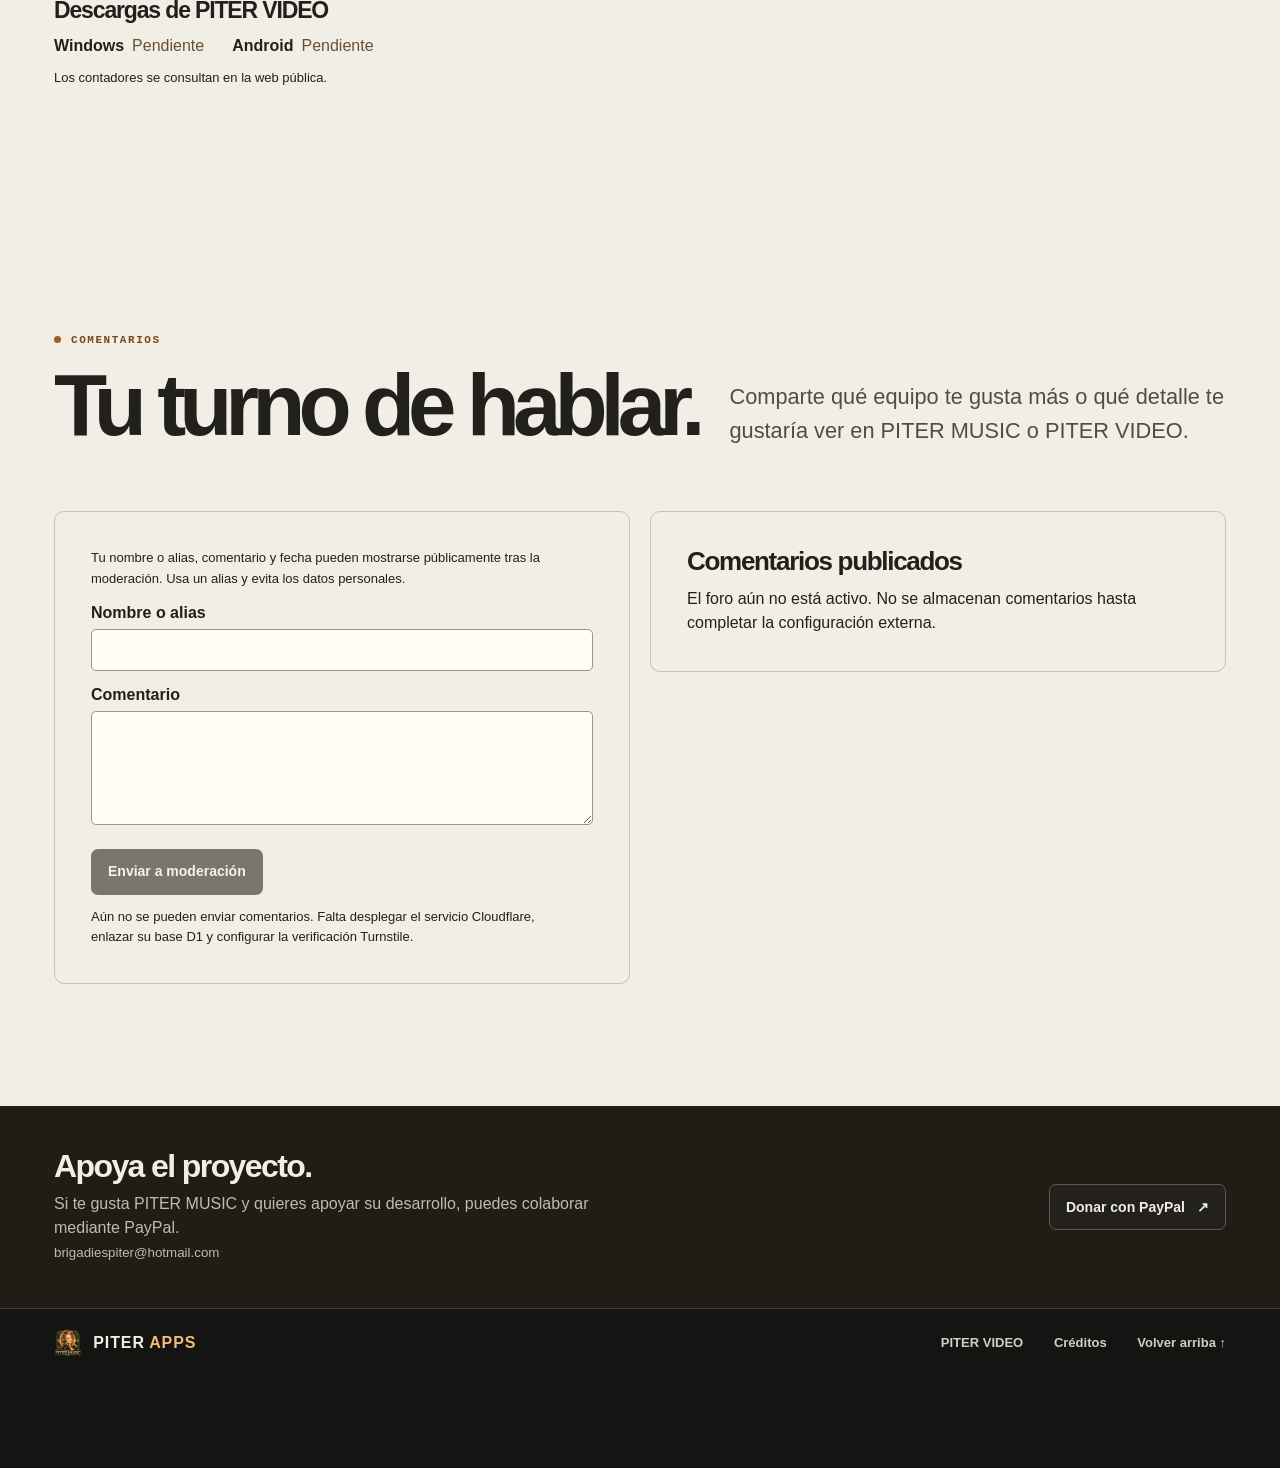
==== commit cb5cb54e: "Añade Primero como música de fondo con control de silencio" ====
--- a/site/index.html
+++ b/site/index.html
@@ -3,9 +3,14 @@
 <meta charset="utf-8"><meta name="viewport" content="width=device-width, initial-scale=1">
 <meta name="theme-color" content="#141412"><meta name="description" content="PITER MUSIC, el reproductor musical retro de cassette, CD, vinilo y radio para Windows y Android. PITER VIDEO reproduce tus vídeos con televisores de tubo, VHS y Betamax.">
 <title>PITER MUSIC — Tu música. Otra vez en cinta.</title>
-<link rel="icon" href="assets/piter-music.ico"><link rel="stylesheet" href="styles.css?logo-completo-origen-20261118"><script src="config.js?piter-video" defer></script><script src="app.js?piter-video" defer></script><script src="cassette-catalog.js" defer></script><script src="cassette-demo.js" defer></script>
+<link rel="icon" href="assets/piter-music.ico"><link rel="stylesheet" href="styles.css?musica-primero"><script src="config.js?piter-video" defer></script><script src="app.js?piter-video" defer></script><script src="cassette-catalog.js" defer></script><script src="cassette-demo.js" defer></script><script src="background-music.js?primero" defer></script>
 </head><body>
 <a class="skip" href="#contenido">Saltar al contenido</a>
+<aside id="background-player" class="background-player" aria-label="Música de fondo" hidden>
+  <span class="background-track"><span aria-hidden="true">♪</span> Veintesegundos · Primero</span>
+  <button id="background-toggle" type="button" aria-controls="background-audio">Activar música</button>
+  <audio id="background-audio" src="assets/veintesegundos-primero.mp3" preload="none" loop></audio>
+</aside>
 <header class="top"><nav class="nav wrap" aria-label="Navegación principal">
 <a class="brand" href="#inicio"><img src="assets/piter-music.ico" alt="" width="32" height="32">PITER<span>MUSIC</span></a>
 <button class="menu" type="button" aria-controls="menu-links" aria-expanded="false" hidden>Menú <span aria-hidden="true">+</span></button>
--- a/site/styles.css
+++ b/site/styles.css
@@ -76,3 +76,37 @@
 .origin-credit img{width:100%;height:auto;object-fit:contain}
 .origin-credit figcaption{padding:15px 20px;color:var(--cream);font-size:16px;letter-spacing:.02em}
 @media(max-width:600px){.origin-credit{width:calc(100vw - 32px);margin-block:28px 34px}.origin-credit figure{border-radius:15px}.origin-credit figcaption{padding:13px 15px}}
+
+body:has(.background-player){padding-bottom:90px}
+.background-player{
+  position:fixed;
+  z-index:6;
+  bottom:18px;
+  left:18px;
+  display:flex;
+  align-items:center;
+  gap:14px;
+  max-width:calc(100% - 36px);
+  padding:10px 12px 10px 15px;
+  background:#211d17f5;
+  color:var(--cream);
+  border:1px solid #80613d;
+  border-radius:12px;
+  box-shadow:0 6px 24px #0005;
+}
+.background-track{font-size:12px;line-height:1.4}
+.background-track>span{color:var(--accent);margin-right:5px}
+.background-player button{
+  flex:none;
+  min-height:38px;
+  padding:8px 11px;
+  border:1px solid #8c6940;
+  border-radius:7px;
+  background:#352a1d;
+  color:var(--accent);
+  font-size:12px;
+  font-weight:700;
+}
+.background-player.is-playing button{background:var(--accent);color:#251b10}
+.background-player button:disabled{opacity:.65;cursor:default}
+@media(max-width:520px){.background-player{bottom:12px;left:12px;max-width:calc(100% - 24px);gap:10px}}
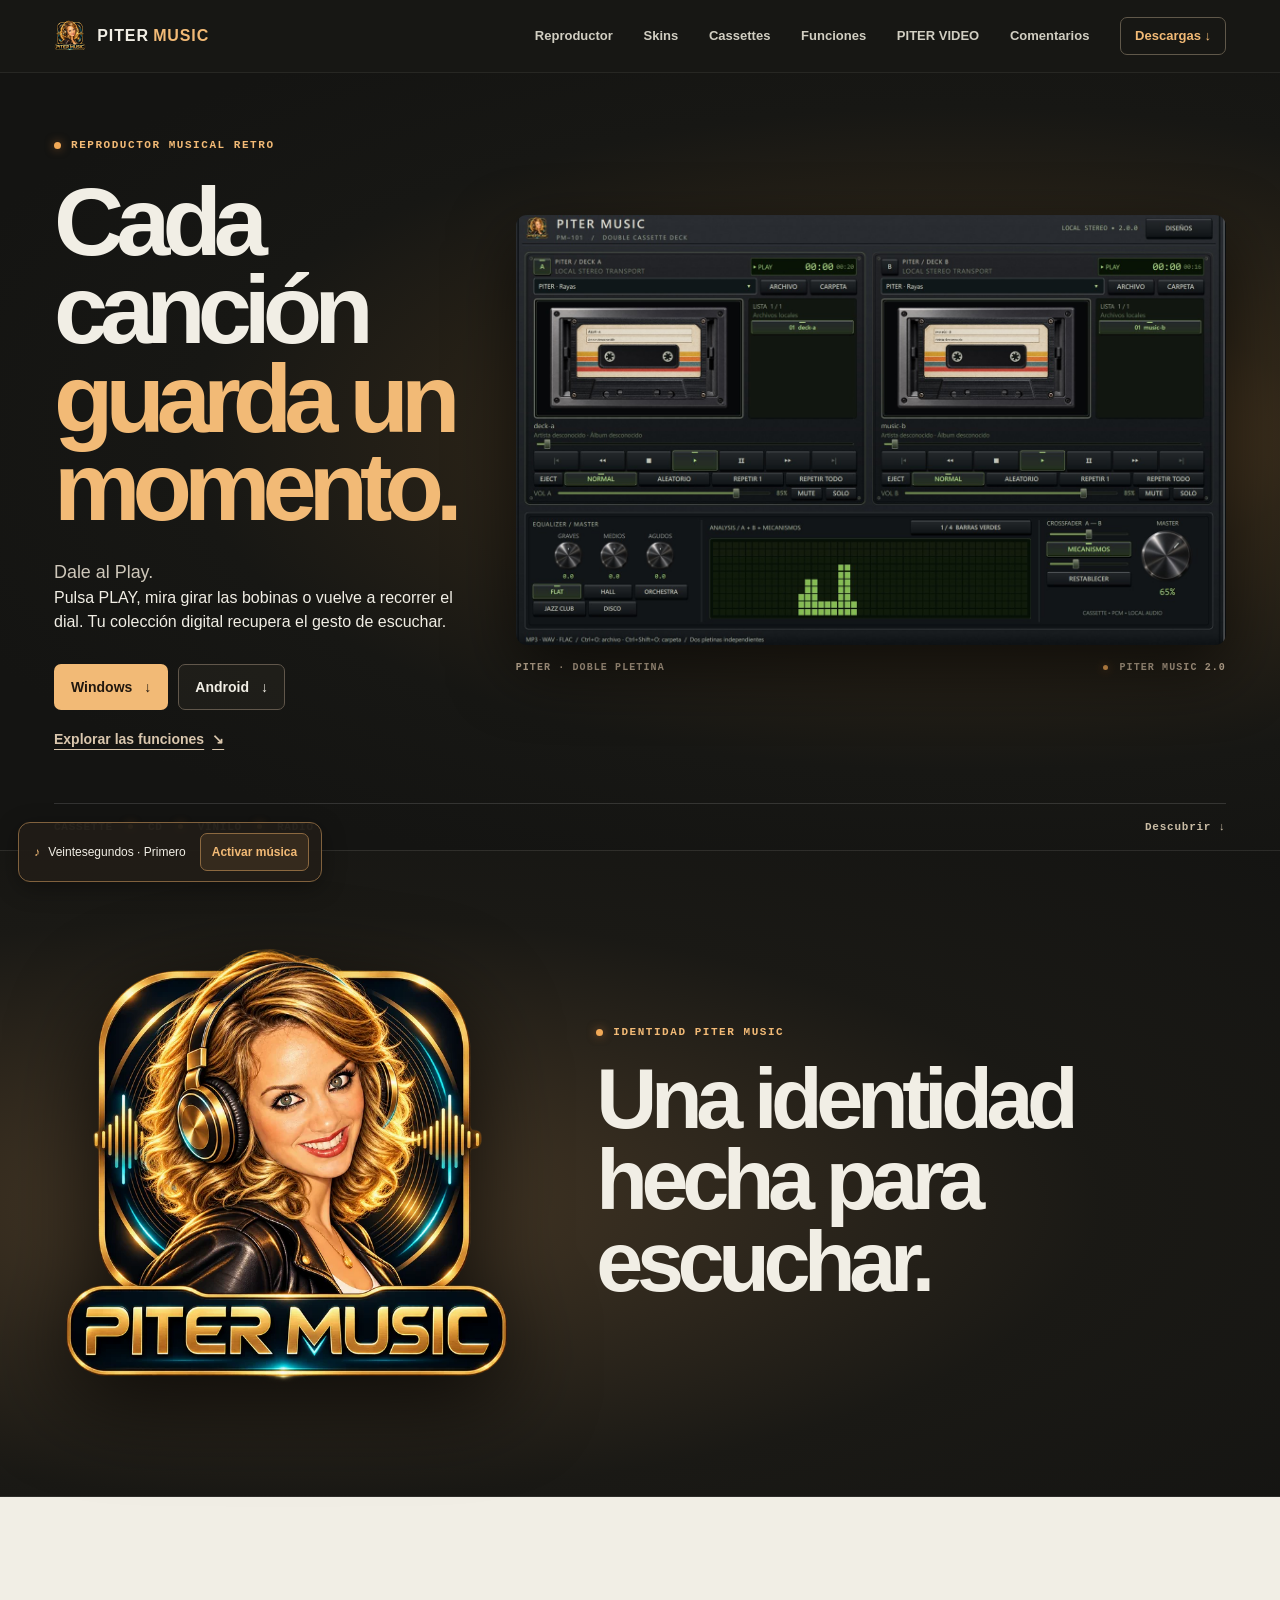
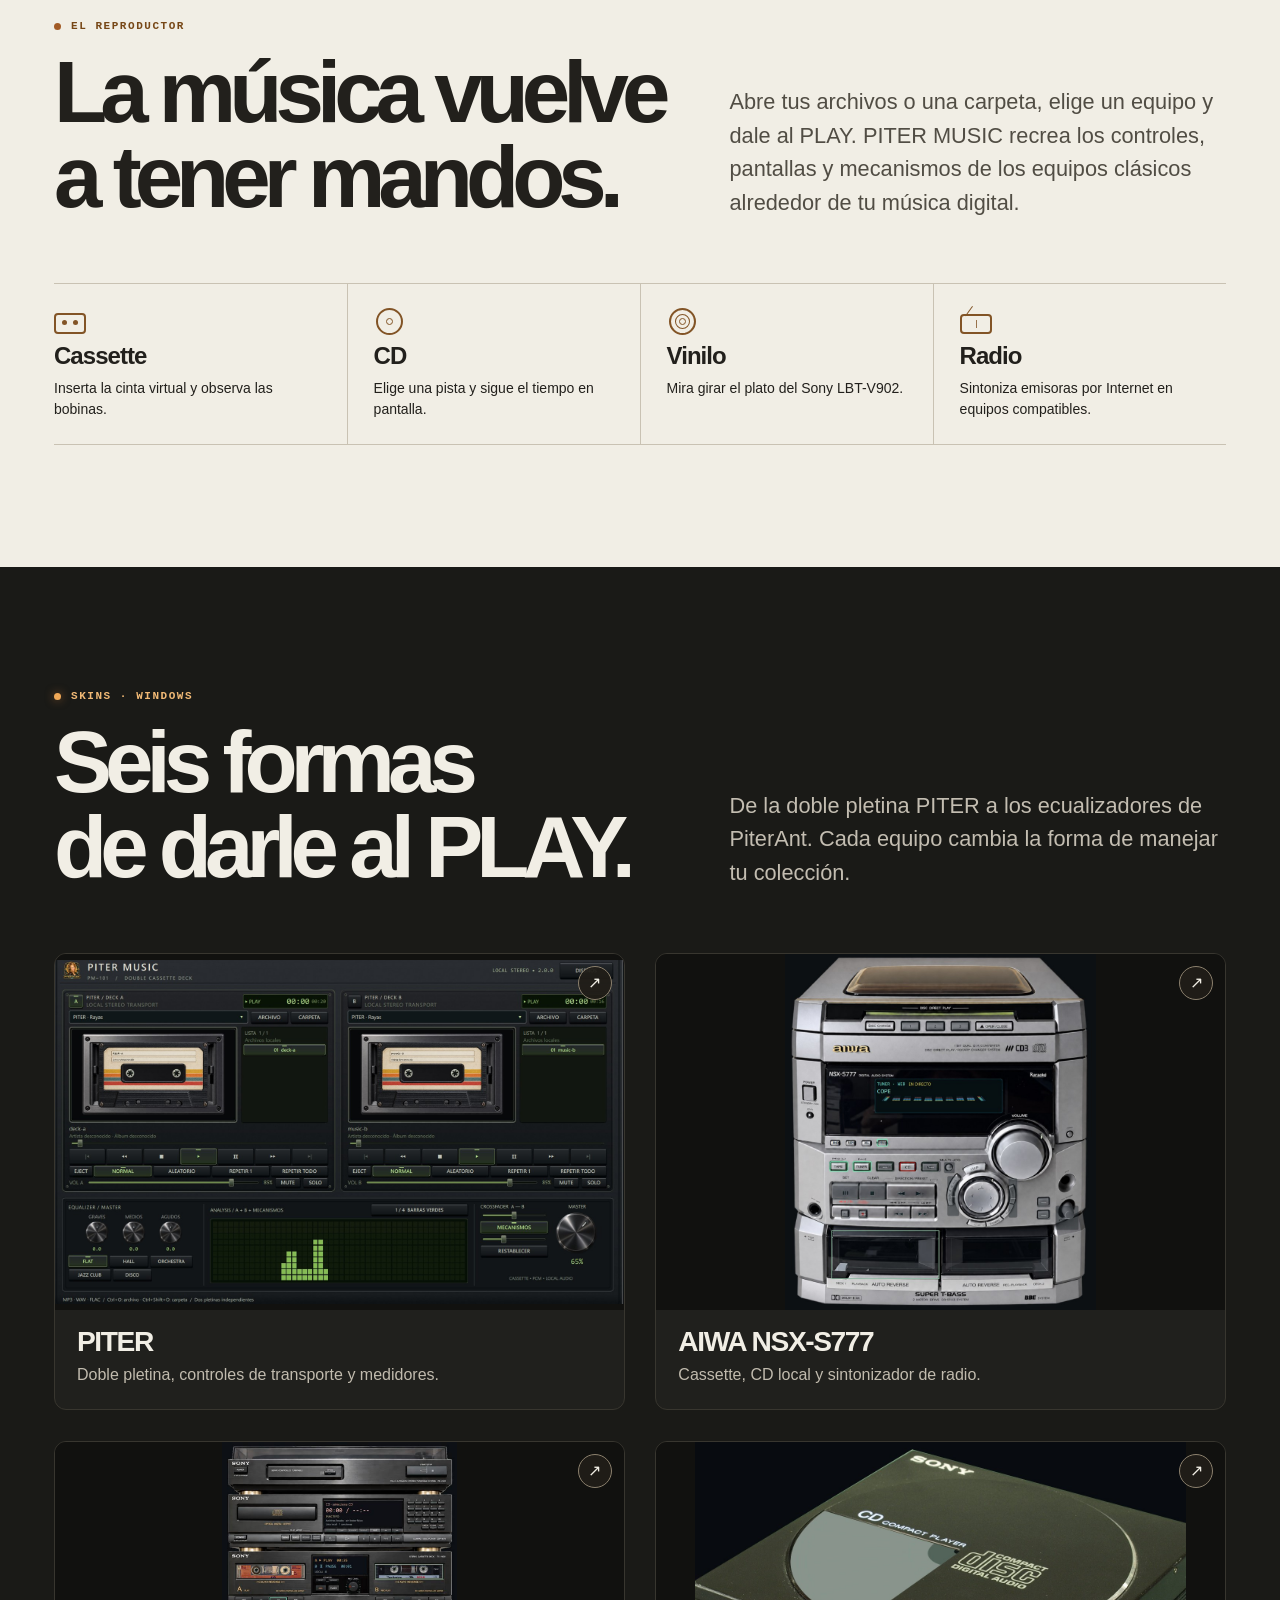
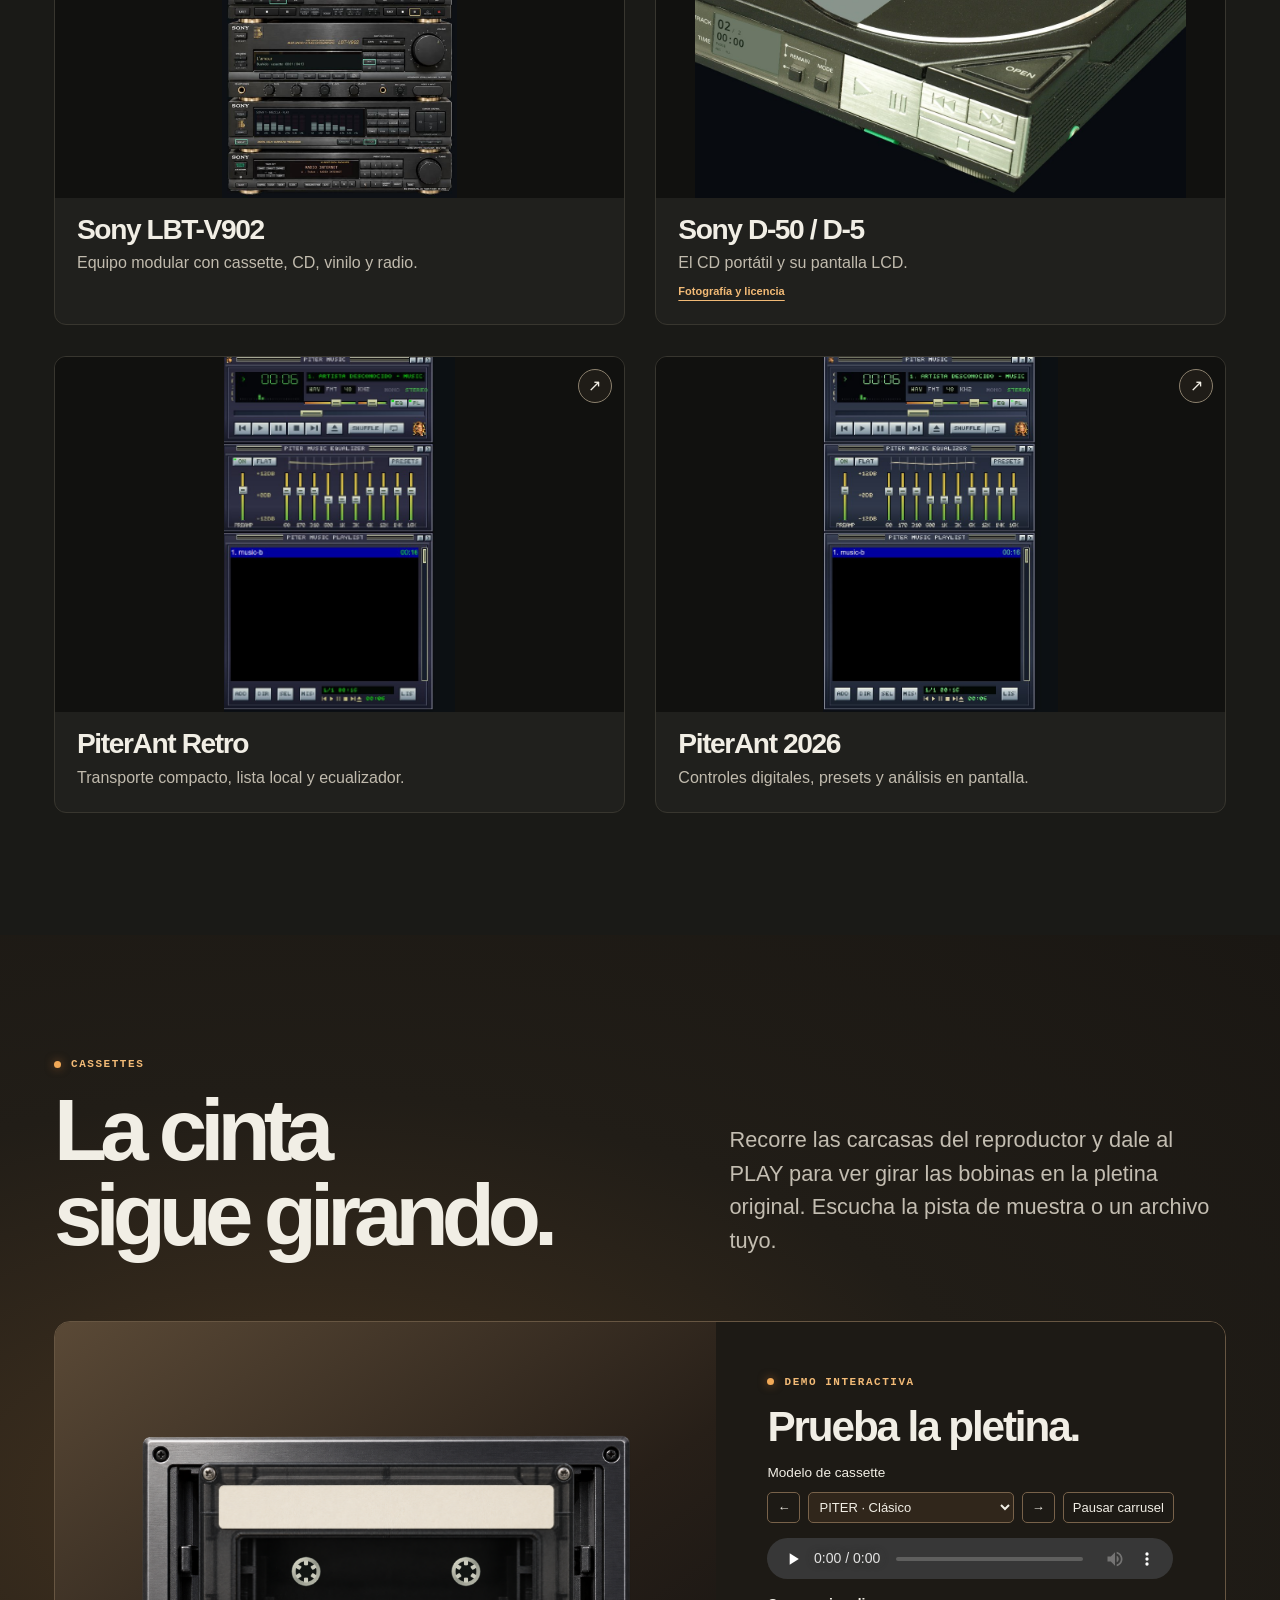
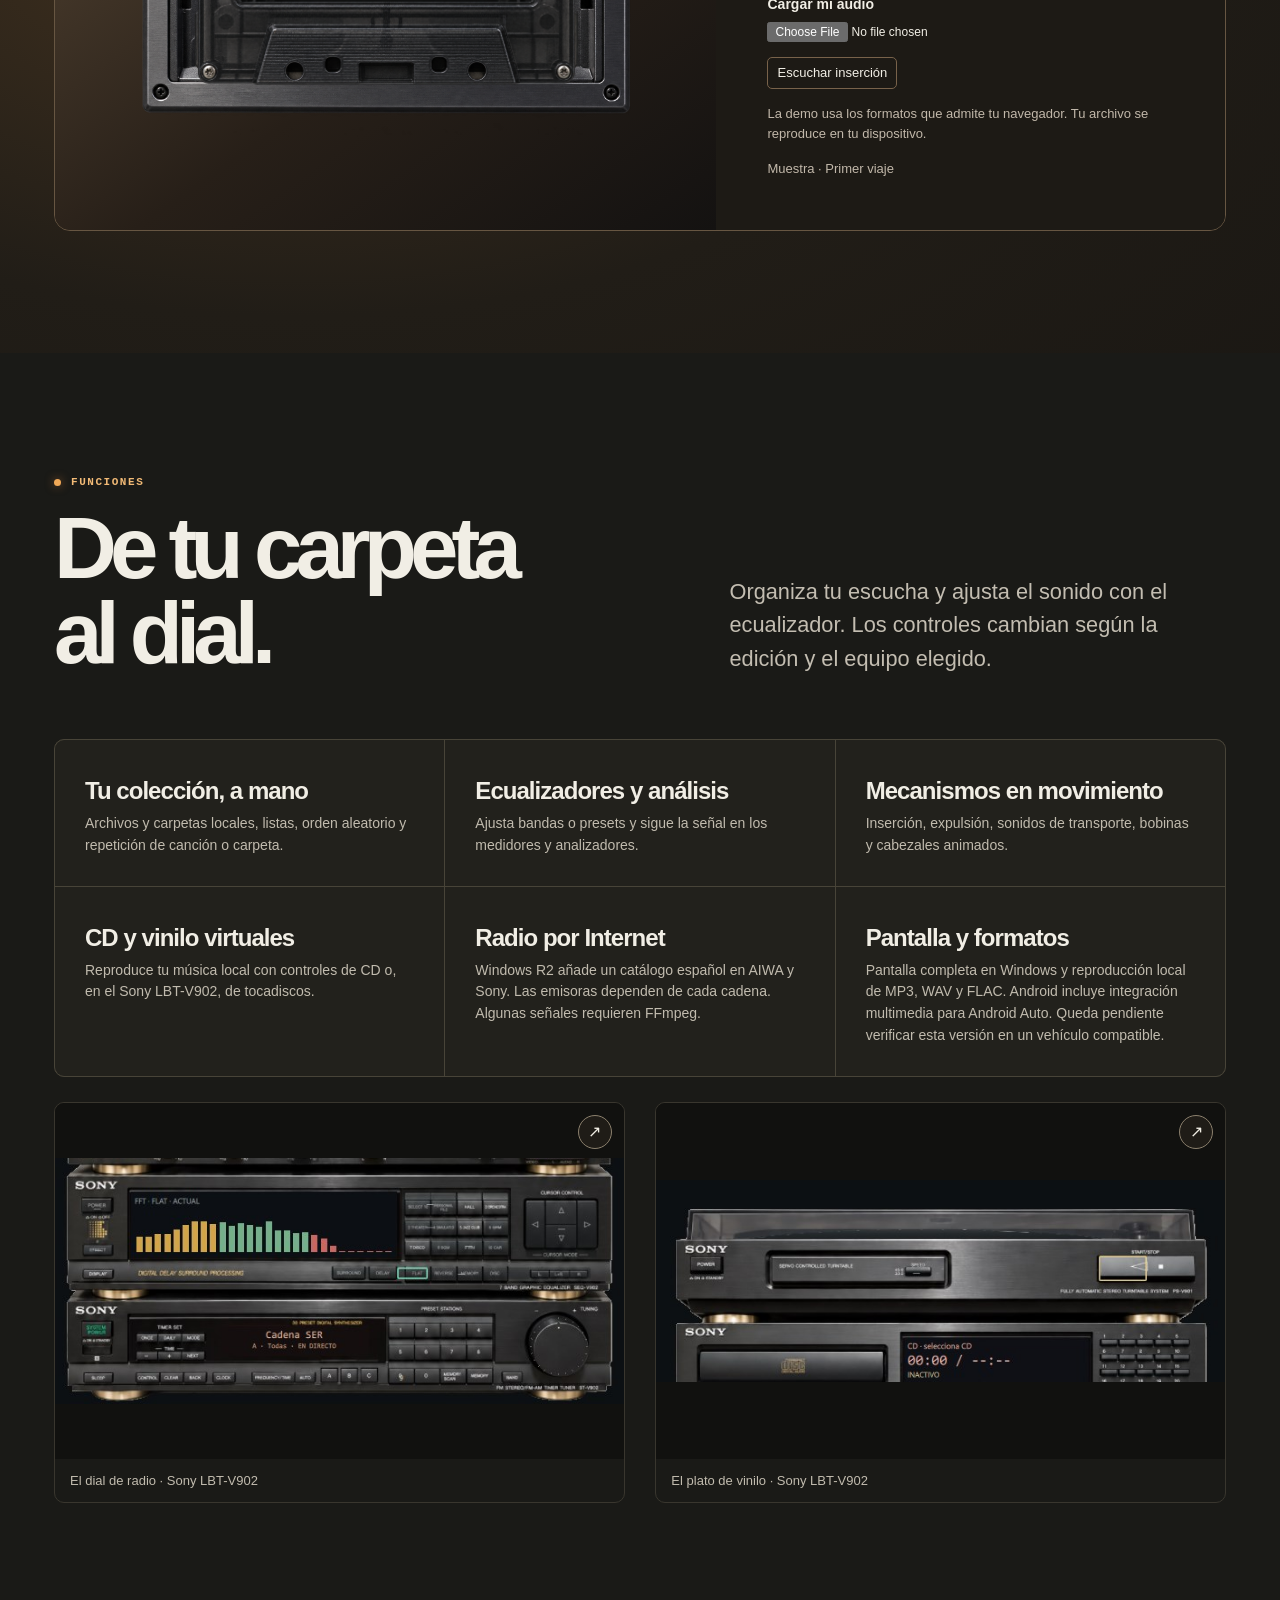
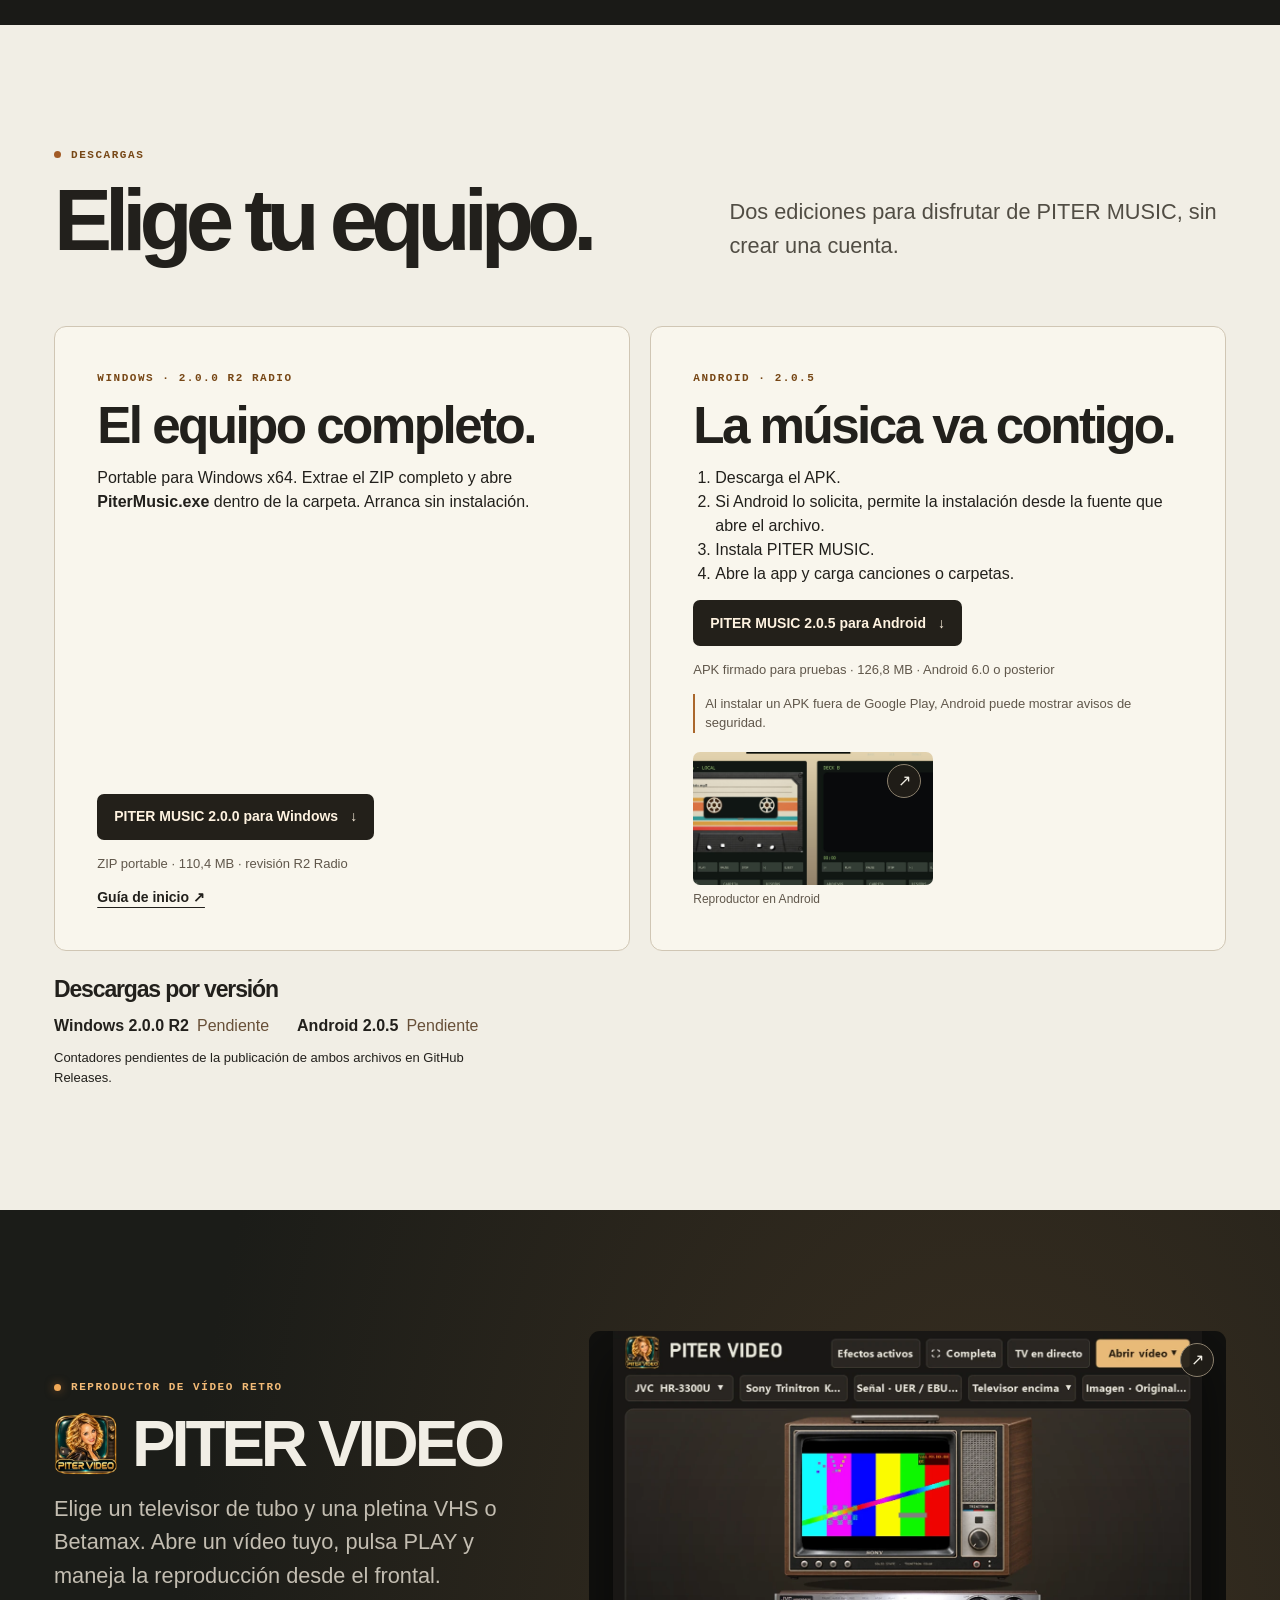
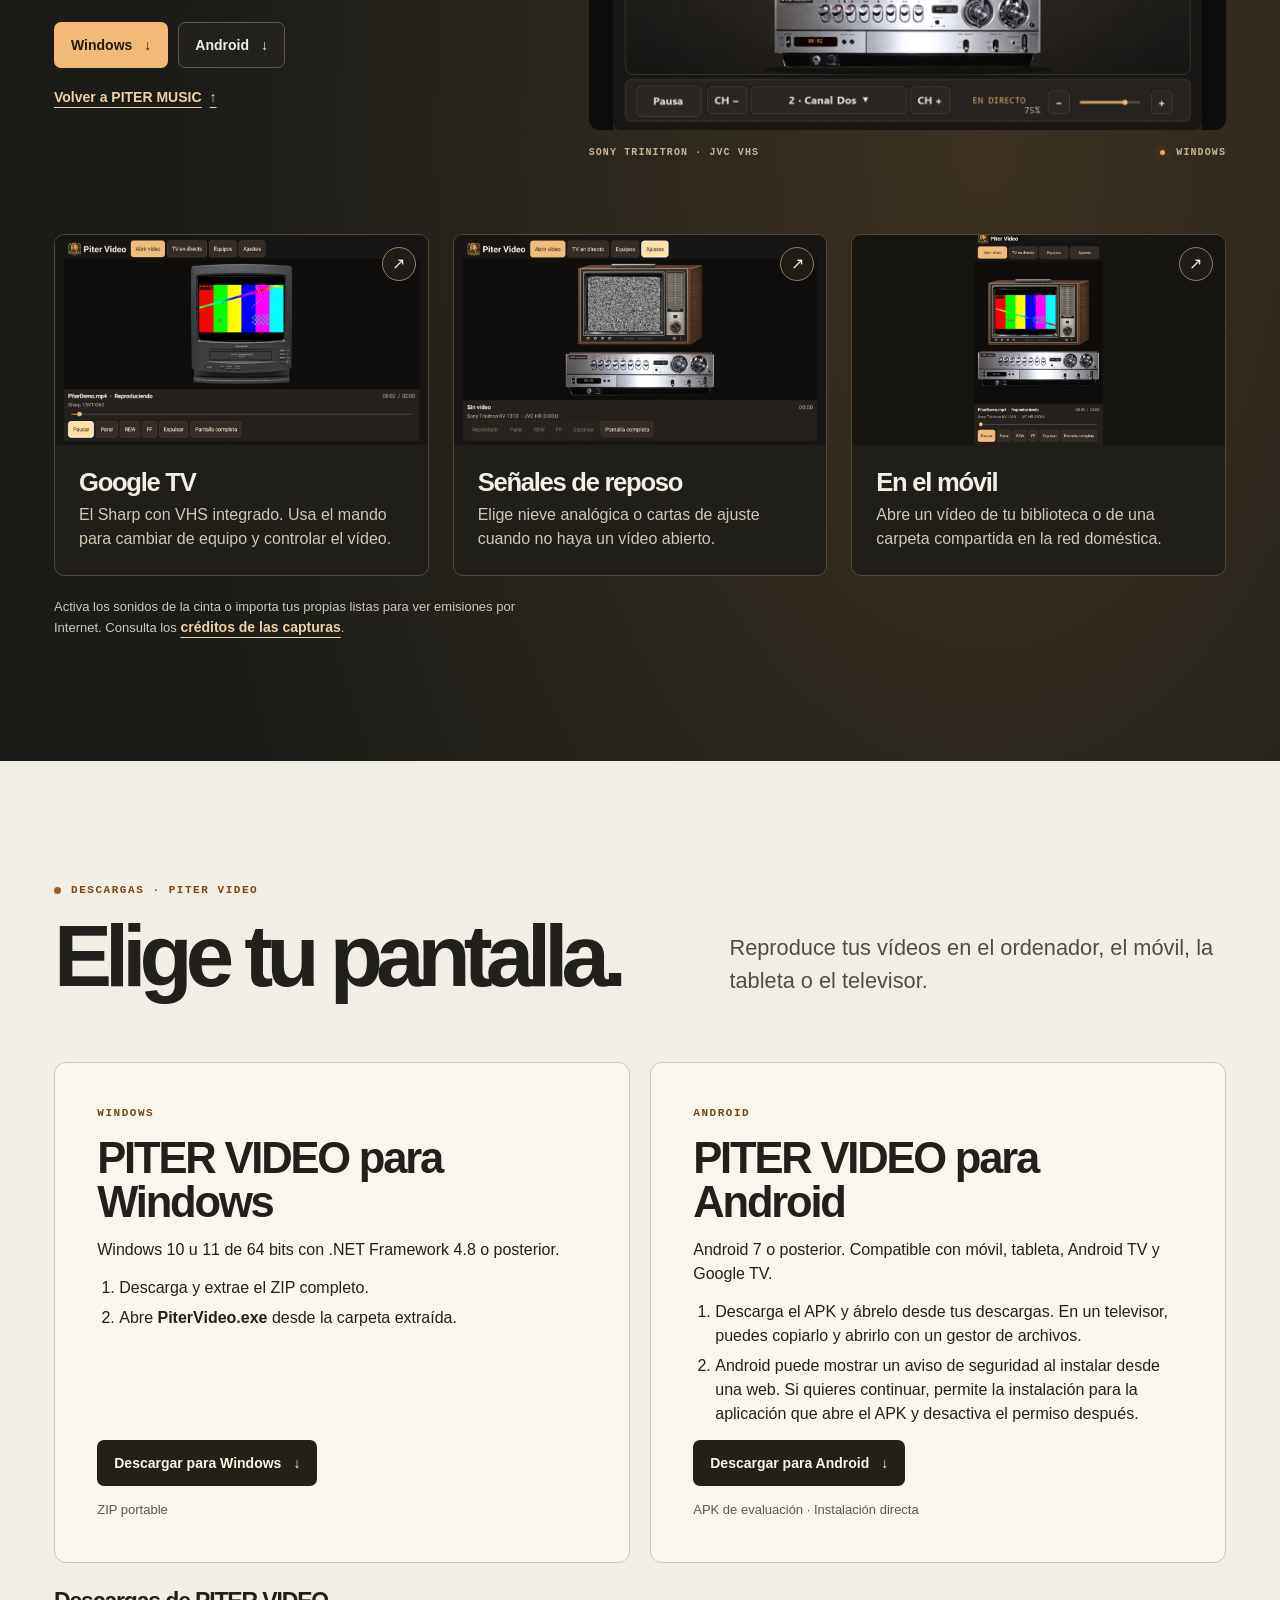
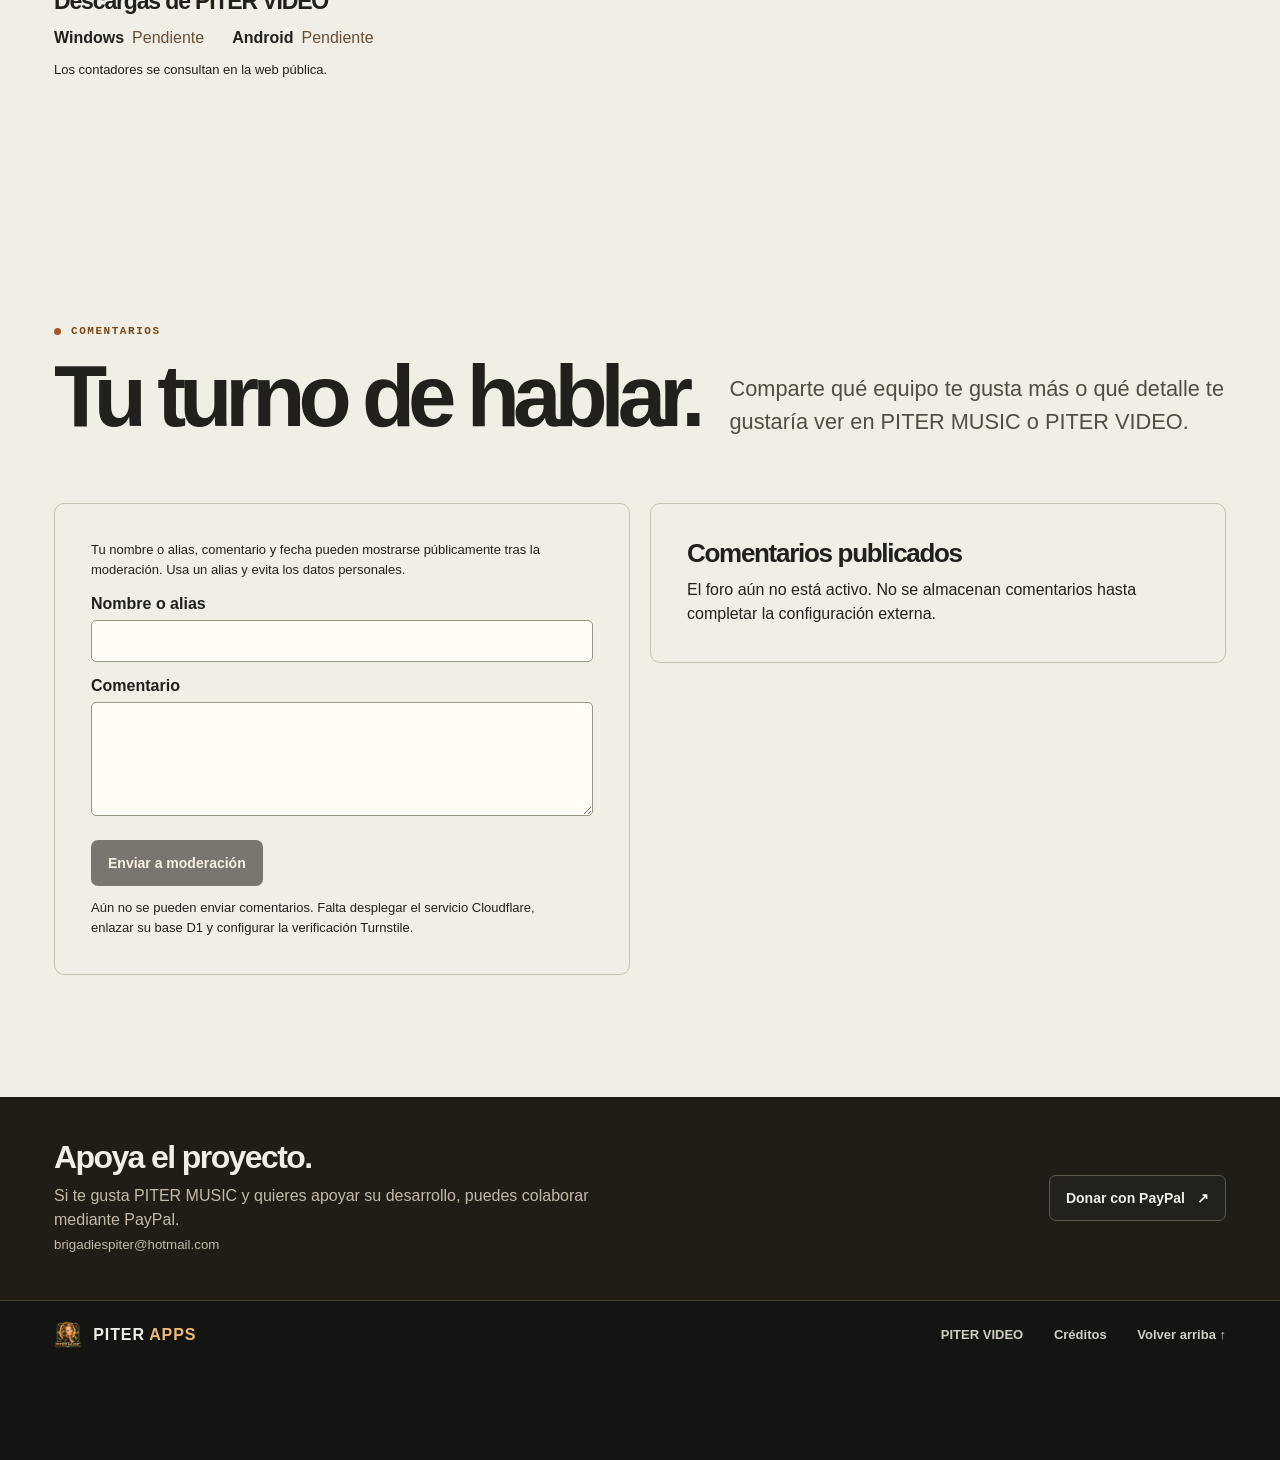
==== commit 45bec10c: "Actualiza el eslogan de la portada" ====
--- a/site/index.html
+++ b/site/index.html
@@ -2,7 +2,7 @@
 <html lang="es"><head>
 <meta charset="utf-8"><meta name="viewport" content="width=device-width, initial-scale=1">
 <meta name="theme-color" content="#141412"><meta name="description" content="PITER MUSIC, el reproductor musical retro de cassette, CD, vinilo y radio para Windows y Android. PITER VIDEO reproduce tus vídeos con televisores de tubo, VHS y Betamax.">
-<title>PITER MUSIC — Tu música. Otra vez en cinta.</title>
+<title>PITER MUSIC — Cada canción guarda un momento. Dale al Play.</title>
 <link rel="icon" href="assets/piter-music.ico"><link rel="stylesheet" href="styles.css?musica-primero"><script src="config.js?piter-video" defer></script><script src="app.js?piter-video" defer></script><script src="cassette-catalog.js" defer></script><script src="cassette-demo.js" defer></script><script src="background-music.js?primero" defer></script>
 </head><body>
 <a class="skip" href="#contenido">Saltar al contenido</a>
@@ -18,7 +18,7 @@
 </nav></header>
 <main id="contenido">
 <section id="inicio" class="hero"><div class="wrap hero-grid">
-<div class="hero-copy"><p class="kicker"><i></i> REPRODUCTOR MUSICAL RETRO</p><h1>Tu música.<br><em>Otra vez<br class="hero-break"> en cinta.</em></h1><p class="hero-lead">Pulsa PLAY, mira girar las bobinas o vuelve a recorrer el dial. Tu colección digital recupera el gesto de escuchar.</p>
+<div class="hero-copy"><p class="kicker"><i></i> REPRODUCTOR MUSICAL RETRO</p><h1>Cada canción<br><em>guarda un momento.</em></h1><p class="hero-lead">Dale al Play.</p><p>Pulsa PLAY, mira girar las bobinas o vuelve a recorrer el dial. Tu colección digital recupera el gesto de escuchar.</p>
 <div class="actions"><a class="button primary" data-download="windows" href="downloads/PITER-MUSIC-2.0.0-R2-Radio-Windows-x64-Translucido.zip" download>Windows <span aria-hidden="true">↓</span></a><a class="button secondary" data-download="android" href="downloads/Piter-Music-2.0.5-android-debug-Translucido.apk" download>Android <span aria-hidden="true">↓</span></a></div>
 <a class="text-link" href="#funciones">Explorar las funciones <span aria-hidden="true">↘</span></a></div>
 <figure class="hero-unit"><img src="assets/piter.jpg" alt="Skin PITER con dos pletinas de cassette y medidores de nivel" width="1500" height="907" fetchpriority="high"><figcaption><span>PITER · DOBLE PLETINA</span><span><i></i> PITER MUSIC 2.0</span></figcaption></figure>
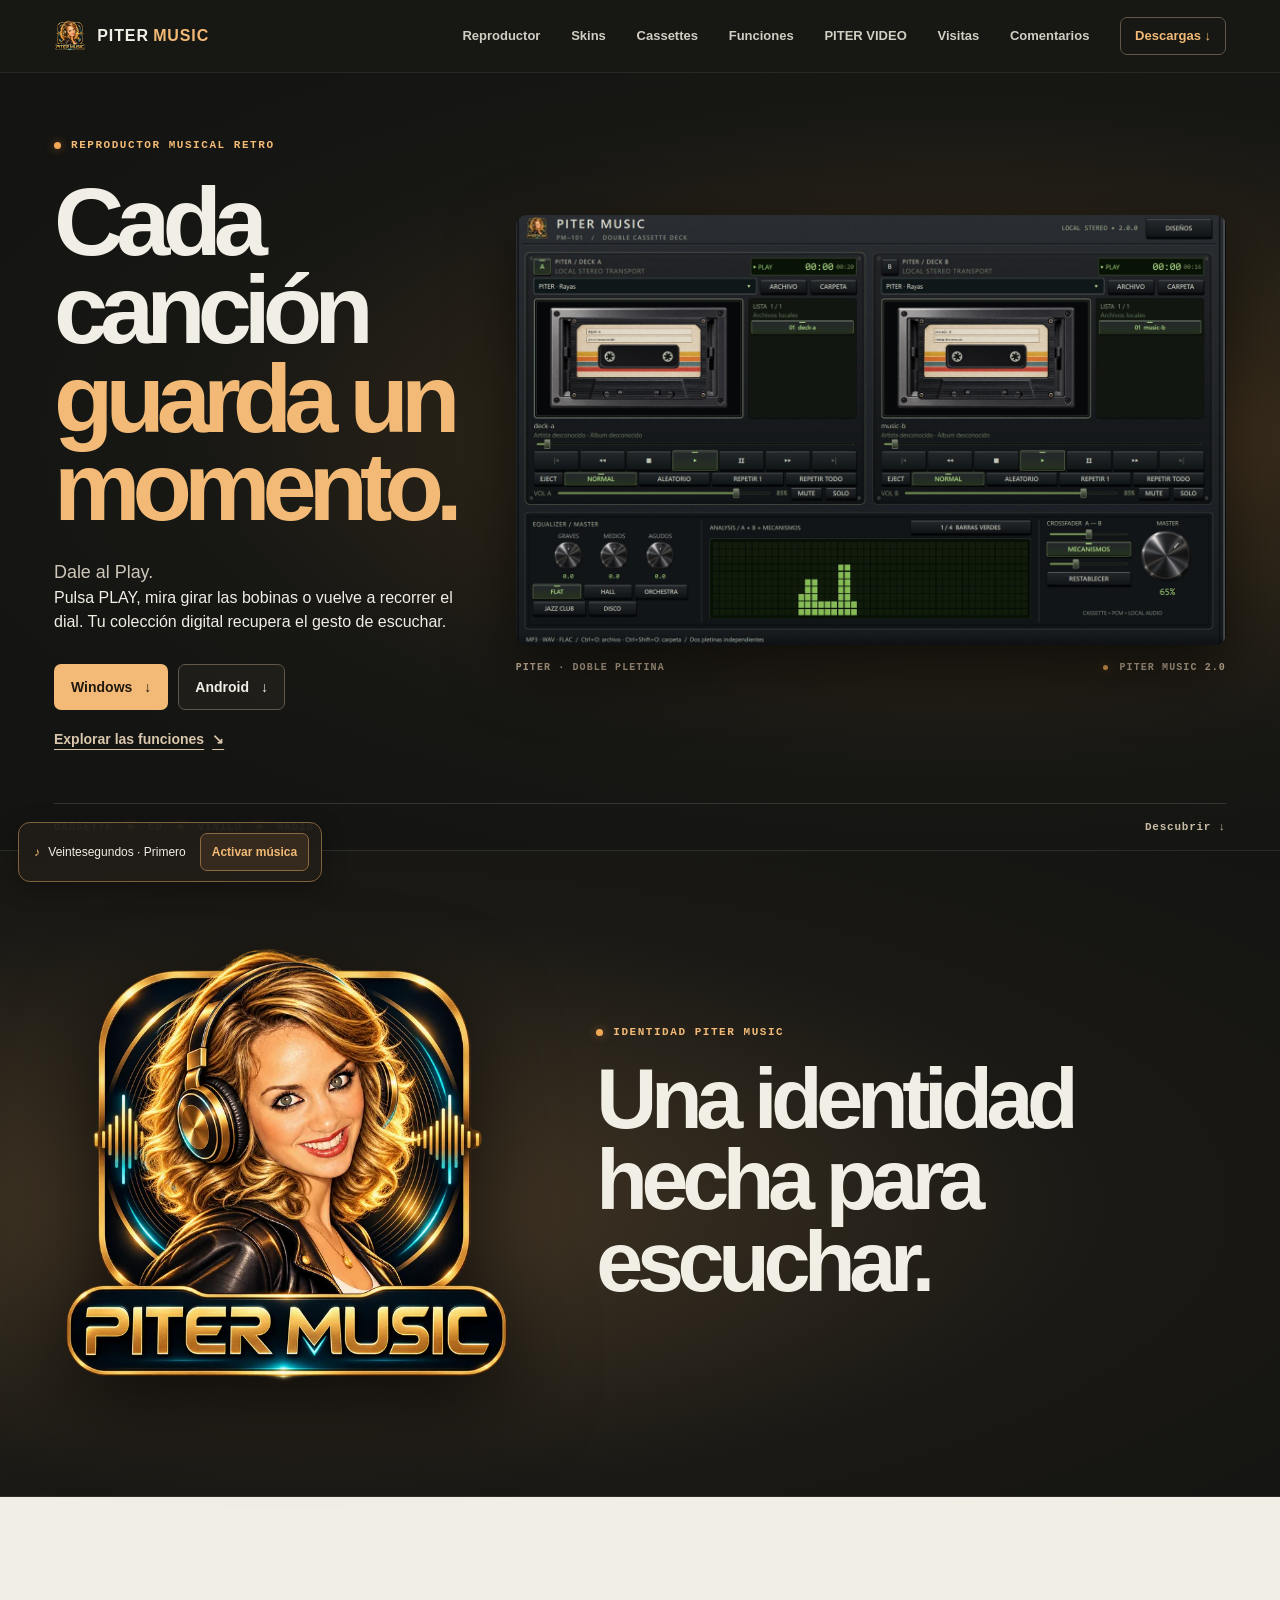
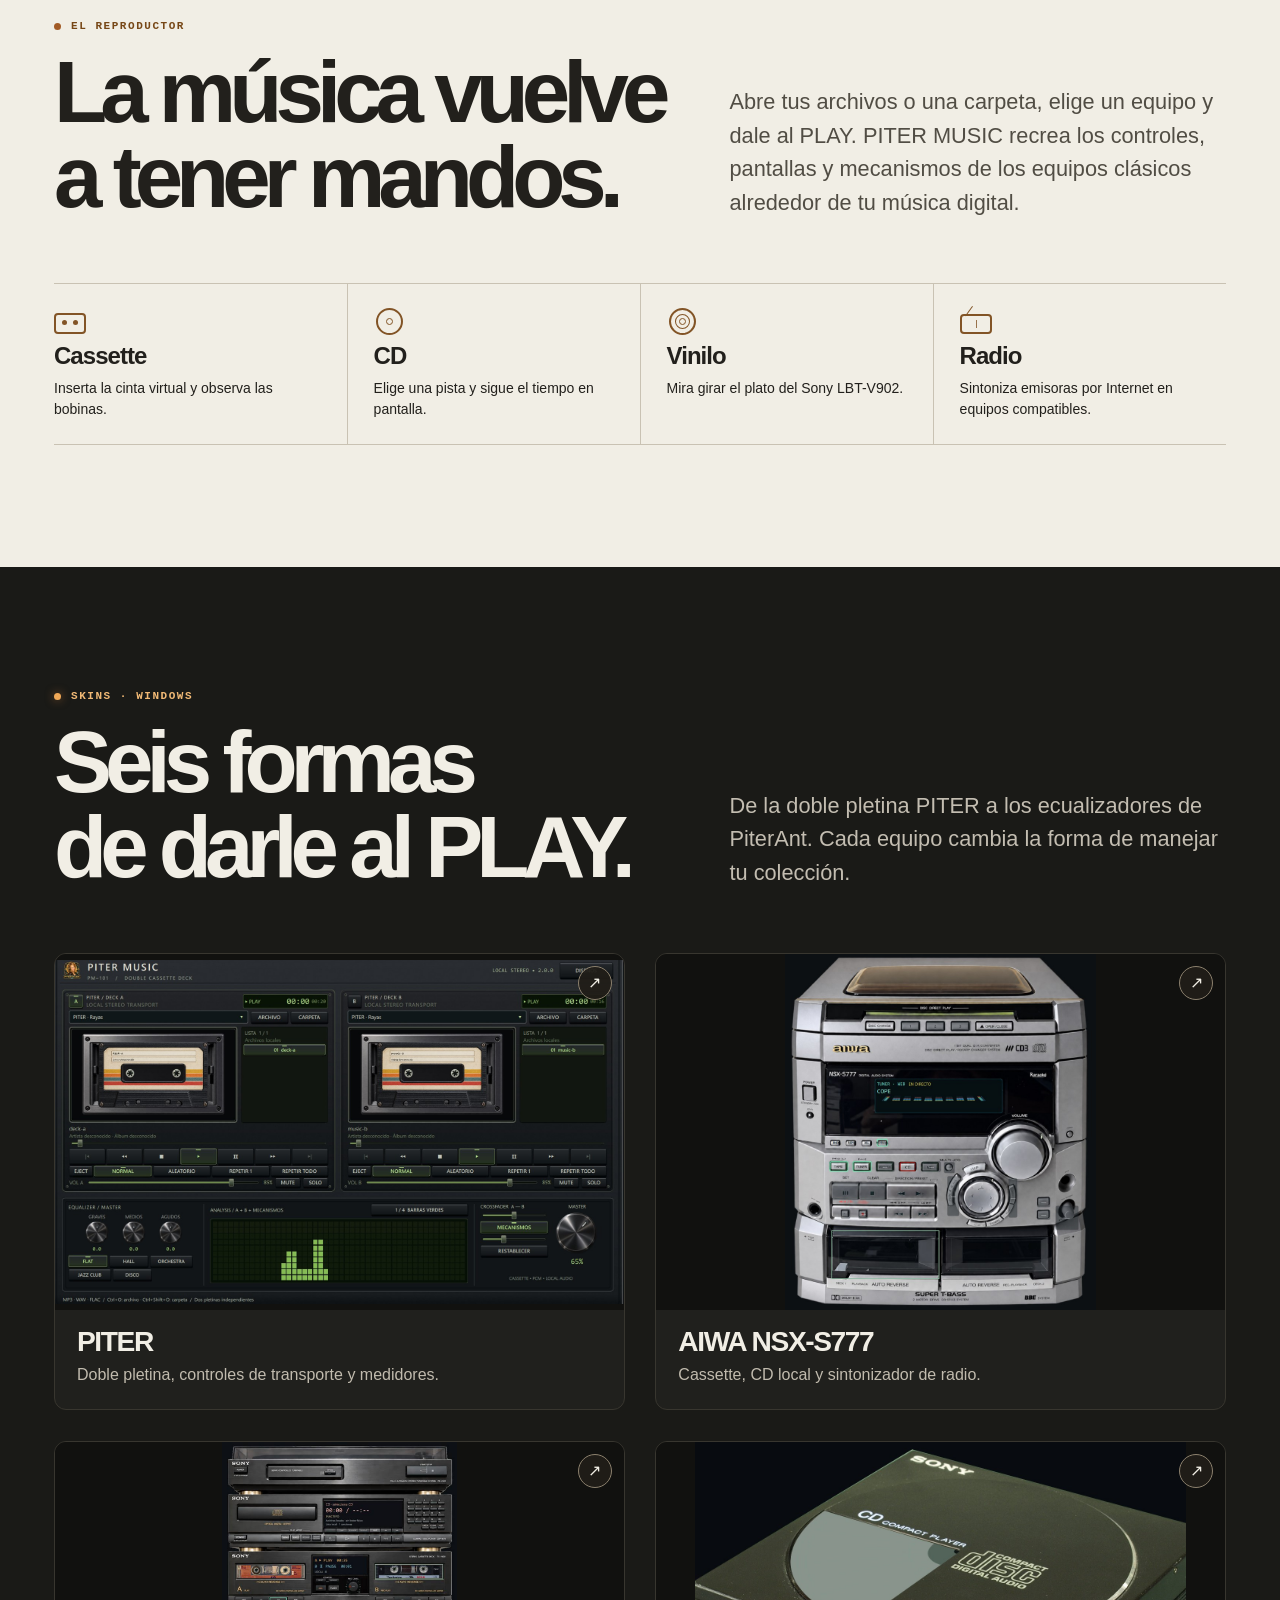
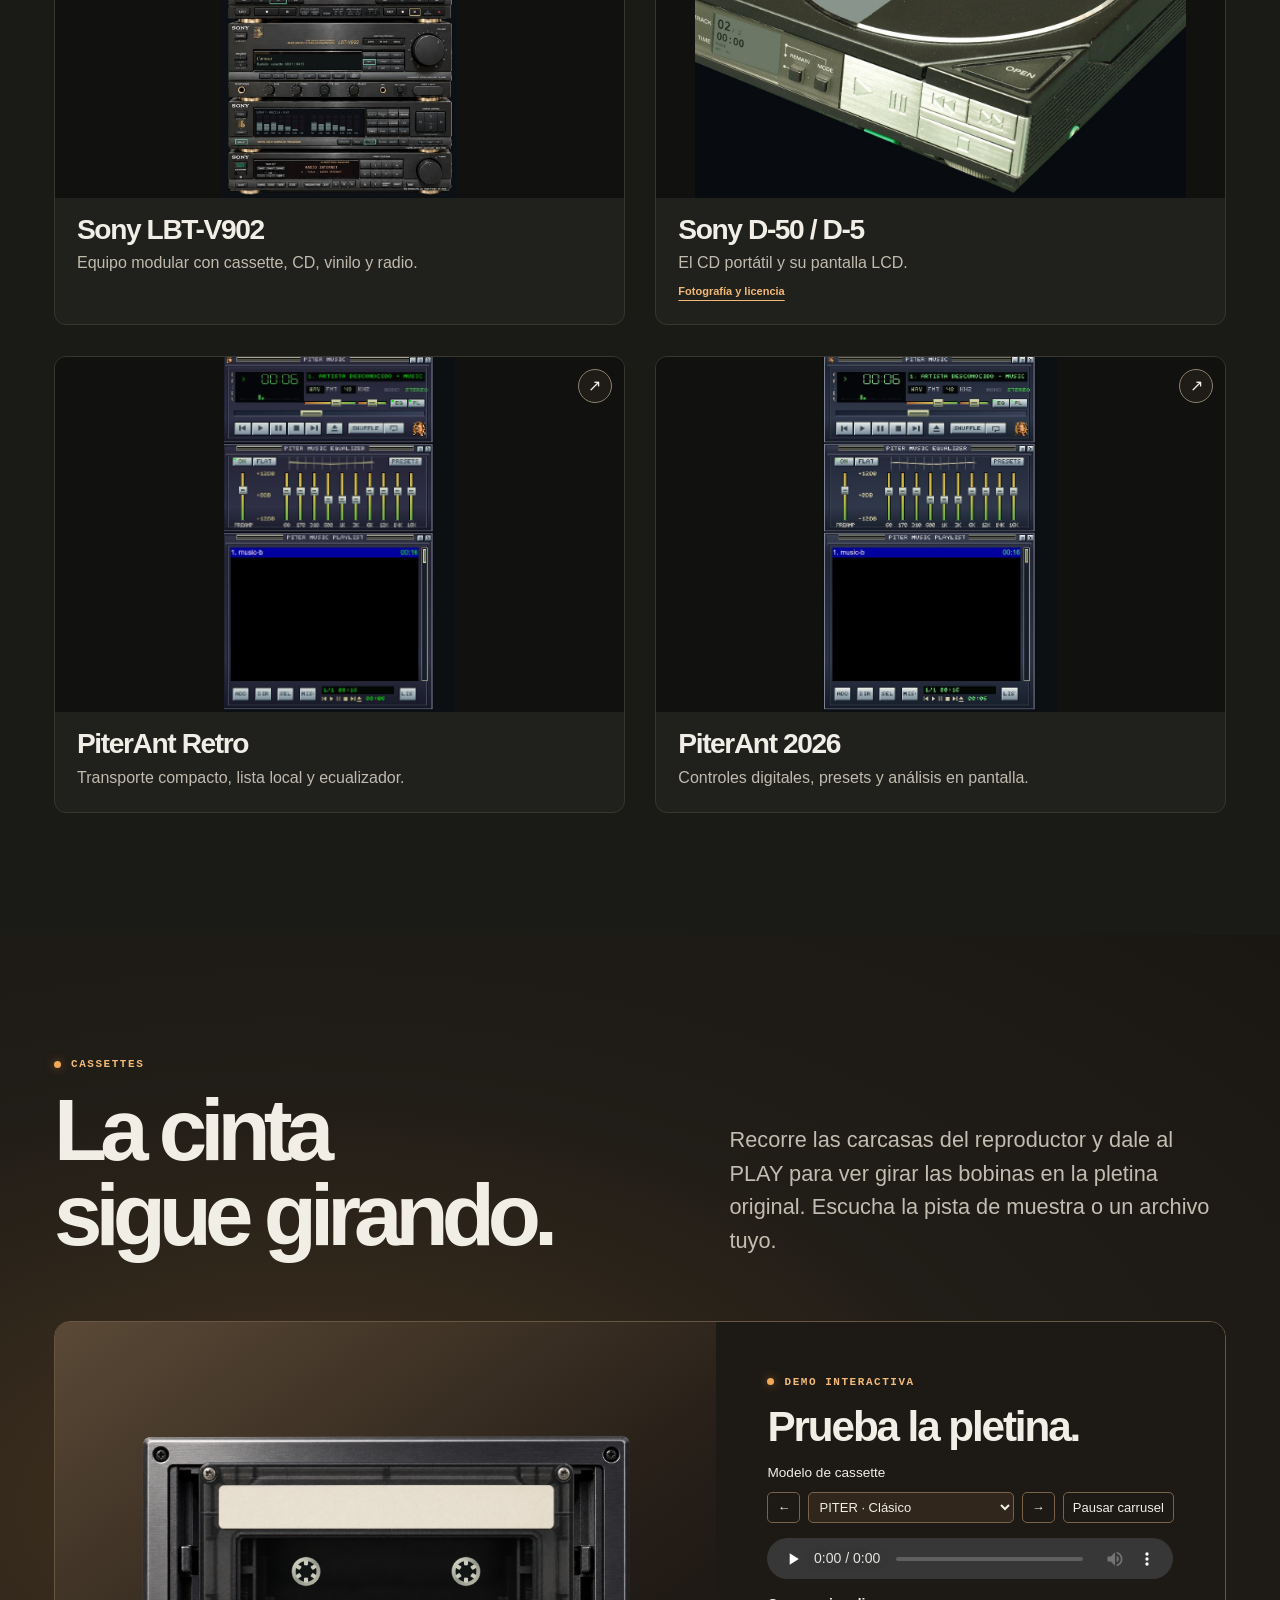
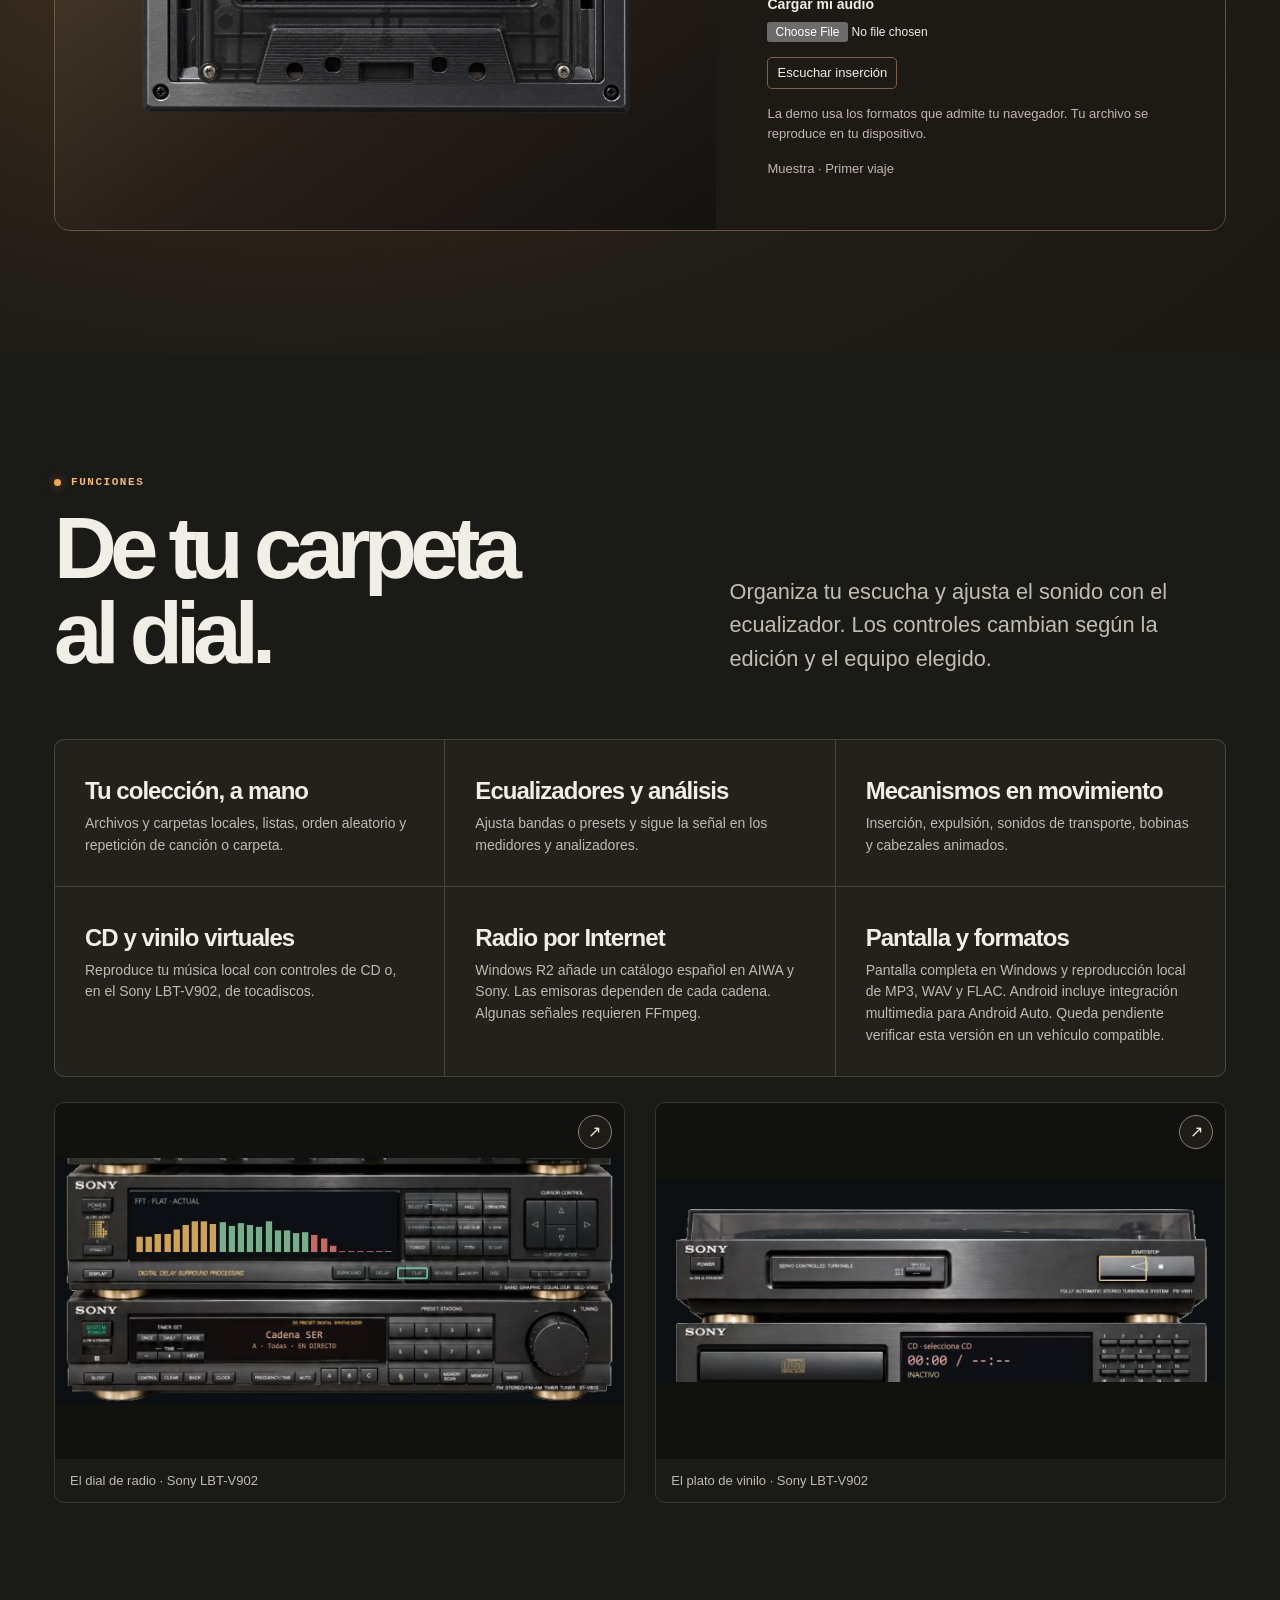
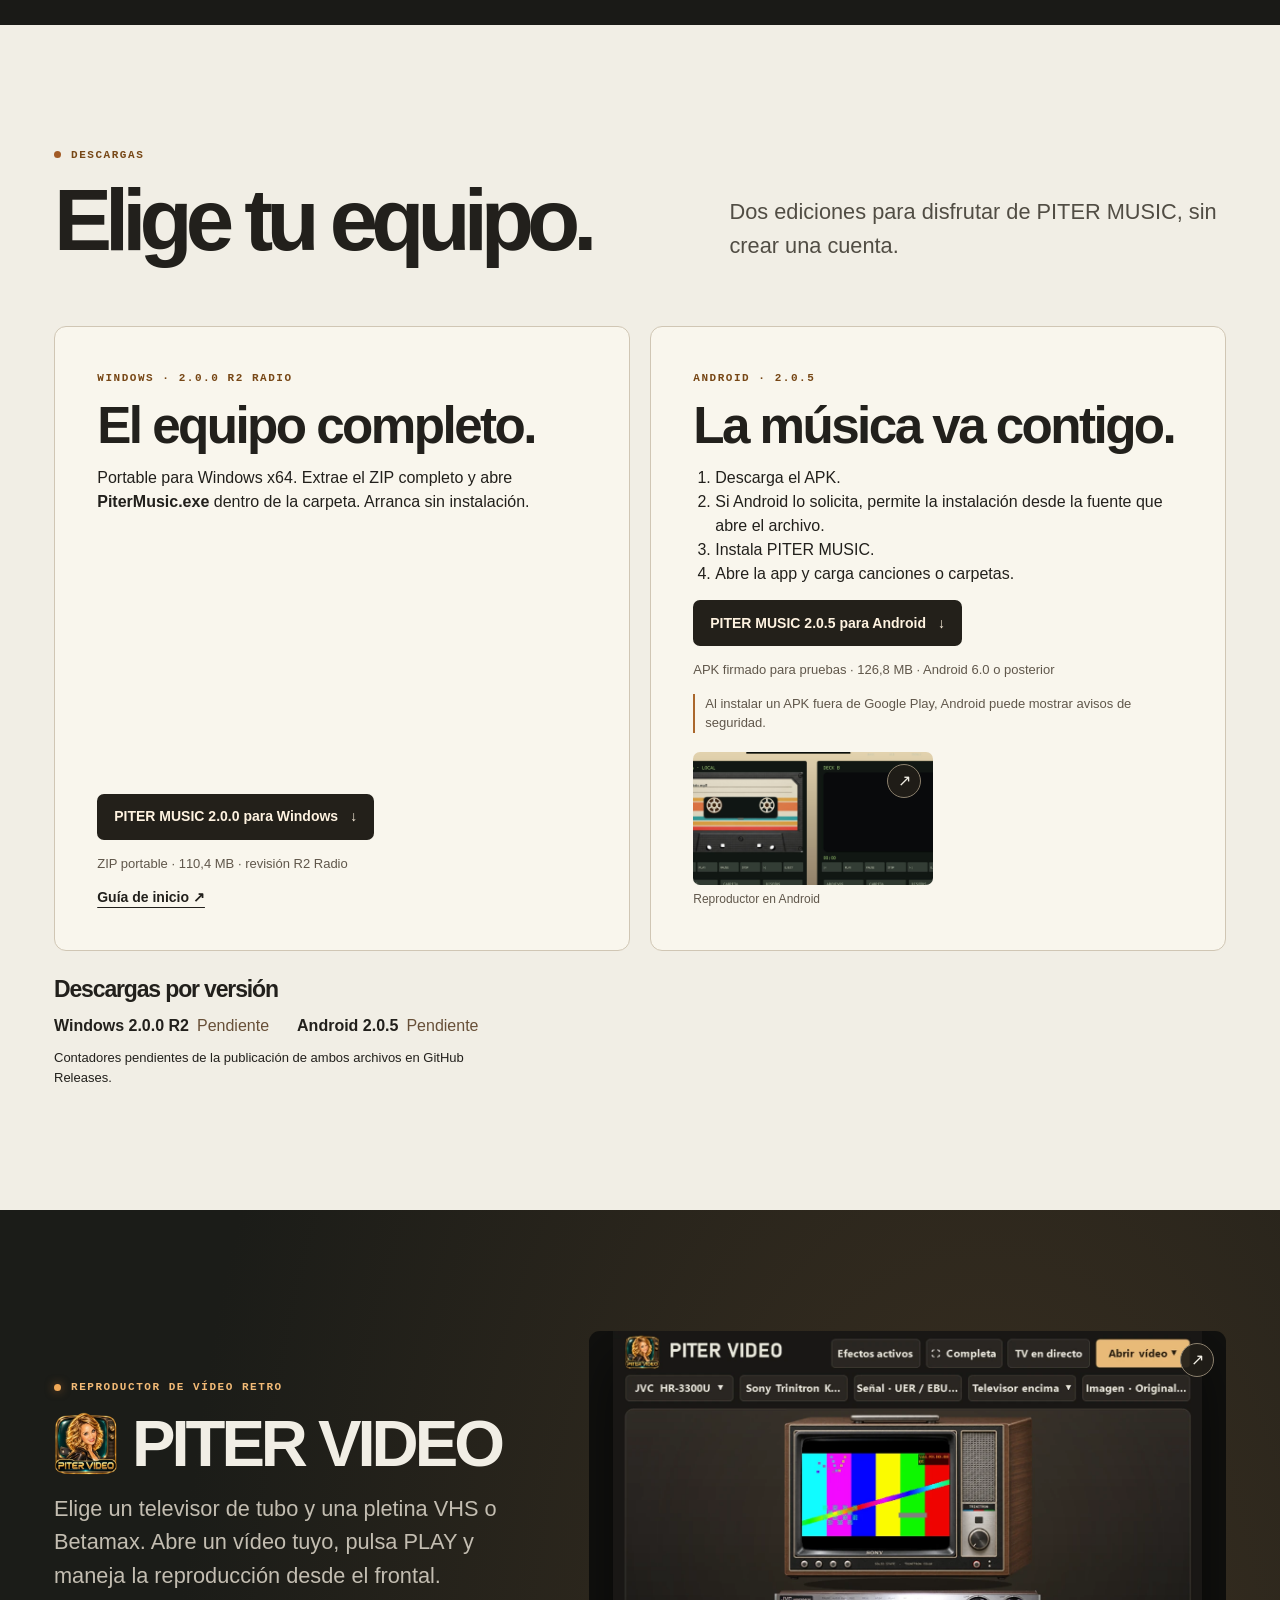
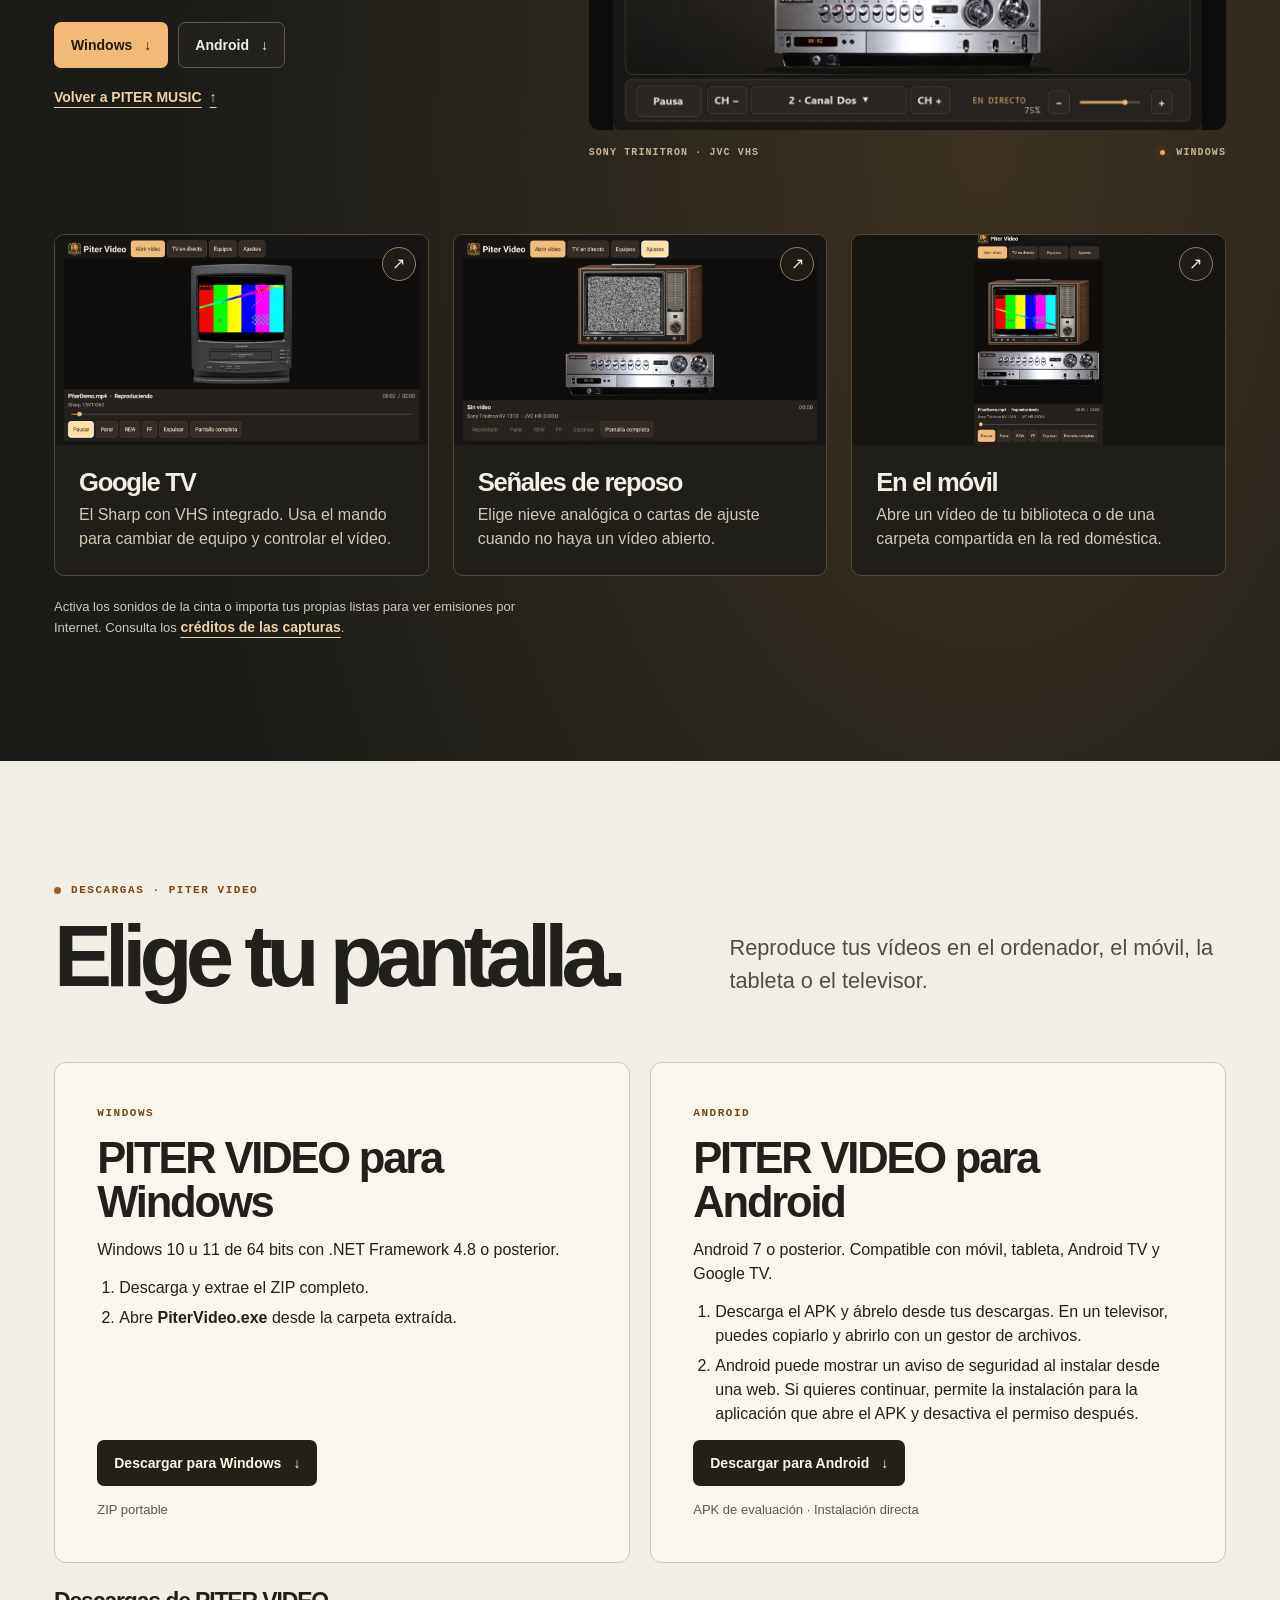
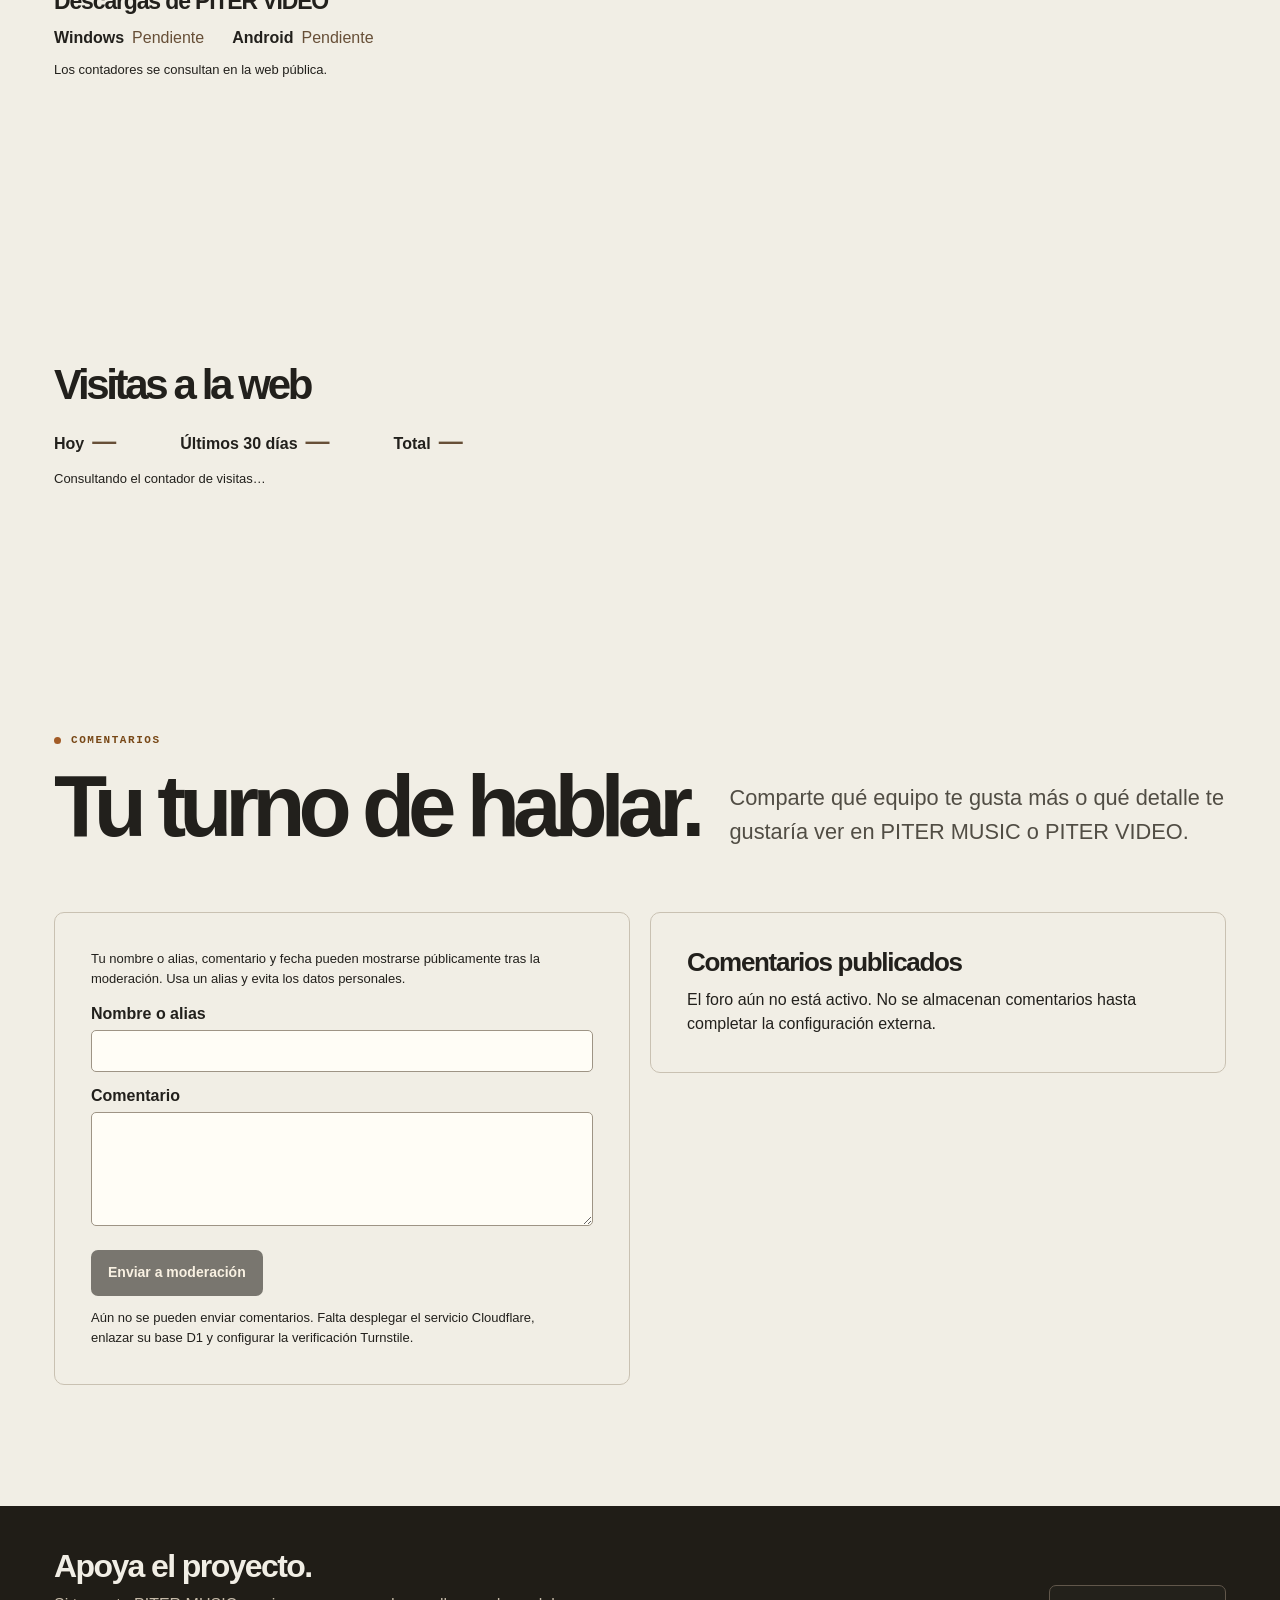
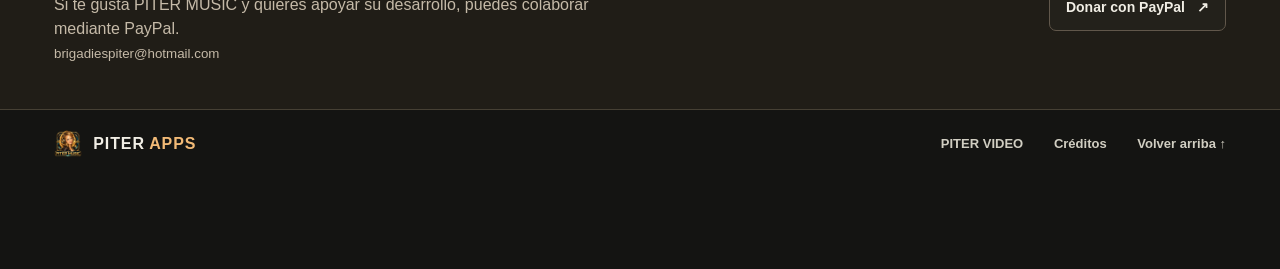
==== commit 82c8874f: "Añade estadísticas agregadas de visitas" ====
--- a/site/index.html
+++ b/site/index.html
@@ -3,7 +3,7 @@
 <meta charset="utf-8"><meta name="viewport" content="width=device-width, initial-scale=1">
 <meta name="theme-color" content="#141412"><meta name="description" content="PITER MUSIC, el reproductor musical retro de cassette, CD, vinilo y radio para Windows y Android. PITER VIDEO reproduce tus vídeos con televisores de tubo, VHS y Betamax.">
 <title>PITER MUSIC — Cada canción guarda un momento. Dale al Play.</title>
-<link rel="icon" href="assets/piter-music.ico"><link rel="stylesheet" href="styles.css?musica-primero"><script src="config.js?piter-video" defer></script><script src="app.js?piter-video" defer></script><script src="cassette-catalog.js" defer></script><script src="cassette-demo.js" defer></script><script src="background-music.js?primero" defer></script>
+<link rel="icon" href="assets/piter-music.ico"><link rel="stylesheet" href="styles.css?musica-primero"><script src="config.js?piter-video" defer></script><script src="analytics.js?visitas-1" defer></script><script src="app.js?piter-video" defer></script><script src="cassette-catalog.js" defer></script><script src="cassette-demo.js" defer></script><script src="background-music.js?primero" defer></script>
 </head><body>
 <a class="skip" href="#contenido">Saltar al contenido</a>
 <aside id="background-player" class="background-player" aria-label="Música de fondo" hidden>
@@ -14,7 +14,7 @@
 <header class="top"><nav class="nav wrap" aria-label="Navegación principal">
 <a class="brand" href="#inicio"><img src="assets/piter-music.ico" alt="" width="32" height="32">PITER<span>MUSIC</span></a>
 <button class="menu" type="button" aria-controls="menu-links" aria-expanded="false" hidden>Menú <span aria-hidden="true">+</span></button>
-<div id="menu-links" class="nav-links"><a href="#reproductor">Reproductor</a><a href="#skins">Skins</a><a href="#cassettes">Cassettes</a><a href="#funciones">Funciones</a><a href="#piter-video">PITER VIDEO</a><a href="#comentarios">Comentarios</a><a class="nav-cta" href="#descargas">Descargas ↓</a></div>
+<div id="menu-links" class="nav-links"><a href="#reproductor">Reproductor</a><a href="#skins">Skins</a><a href="#cassettes">Cassettes</a><a href="#funciones">Funciones</a><a href="#piter-video">PITER VIDEO</a><a href="#visitas">Visitas</a><a href="#comentarios">Comentarios</a><a class="nav-cta" href="#descargas">Descargas ↓</a></div>
 </nav></header>
 <main id="contenido">
 <section id="inicio" class="hero"><div class="wrap hero-grid">
@@ -99,6 +99,7 @@
   <div class="stats"><h3>Descargas de PITER VIDEO</h3><dl><div><dt>Windows</dt><dd id="count-video-windows">Pendiente</dd></div><div><dt>Android</dt><dd id="count-video-android">Pendiente</dd></div></dl><p id="video-stats-status" class="fine" role="status">Los contadores se consultan en la web pública.</p></div>
 </div></div>
 </section>
+<section id="visitas" class="section cream"><div class="wrap"><div class="stats visit-stats"><h2>Visitas a la web</h2><dl><div><dt>Hoy</dt><dd id="page-views-today">—</dd></div><div><dt>Últimos 30 días</dt><dd id="page-views-last30">—</dd></div><div><dt>Total</dt><dd id="page-views-total">—</dd></div></dl><p id="page-views-status" class="fine" role="status">Consultando el contador de visitas…</p></div></div></section>
 <section id="comentarios" class="section cream"><div class="wrap">
 <div class="section-intro"><div><p class="kicker"><i></i> COMENTARIOS</p><h2>Tu turno de hablar.</h2></div><p>Comparte qué equipo te gusta más o qué detalle te gustaría ver en PITER MUSIC o PITER VIDEO.</p></div>
 <div class="comment-grid"><form id="comments-form"><p class="fine" id="comment-privacy">Tu nombre o alias, comentario y fecha pueden mostrarse públicamente tras la moderación. Usa un alias y evita los datos personales.</p><fieldset id="comment-fields" disabled aria-describedby="comment-privacy"><label>Nombre o alias <input name="name" required minlength="2" maxlength="40" autocomplete="nickname"></label><label>Comentario <textarea name="message" required minlength="5" maxlength="600" rows="4"></textarea></label><div class="honeypot" aria-hidden="true"><label>Web <input name="website" tabindex="-1" autocomplete="off"></label></div><div id="comment-challenge"></div><button class="button dark" type="submit">Enviar a moderación</button></fieldset><p id="comment-status" class="fine" role="status">Aún no se pueden enviar comentarios. Falta desplegar el servicio Cloudflare, enlazar su base D1 y configurar la verificación Turnstile.</p></form>
--- a/site/styles.css
+++ b/site/styles.css
@@ -110,3 +110,4 @@
 .background-player.is-playing button{background:var(--accent);color:#251b10}
 .background-player button:disabled{opacity:.65;cursor:default}
 @media(max-width:520px){.background-player{bottom:12px;left:12px;max-width:calc(100% - 24px);gap:10px}}
+.visit-stats h2{font-size:clamp(28px,4vw,42px);margin-bottom:18px}.visit-stats dd{font-size:24px;font-weight:800}.visit-stats dl{gap:14px clamp(20px,5vw,64px)}
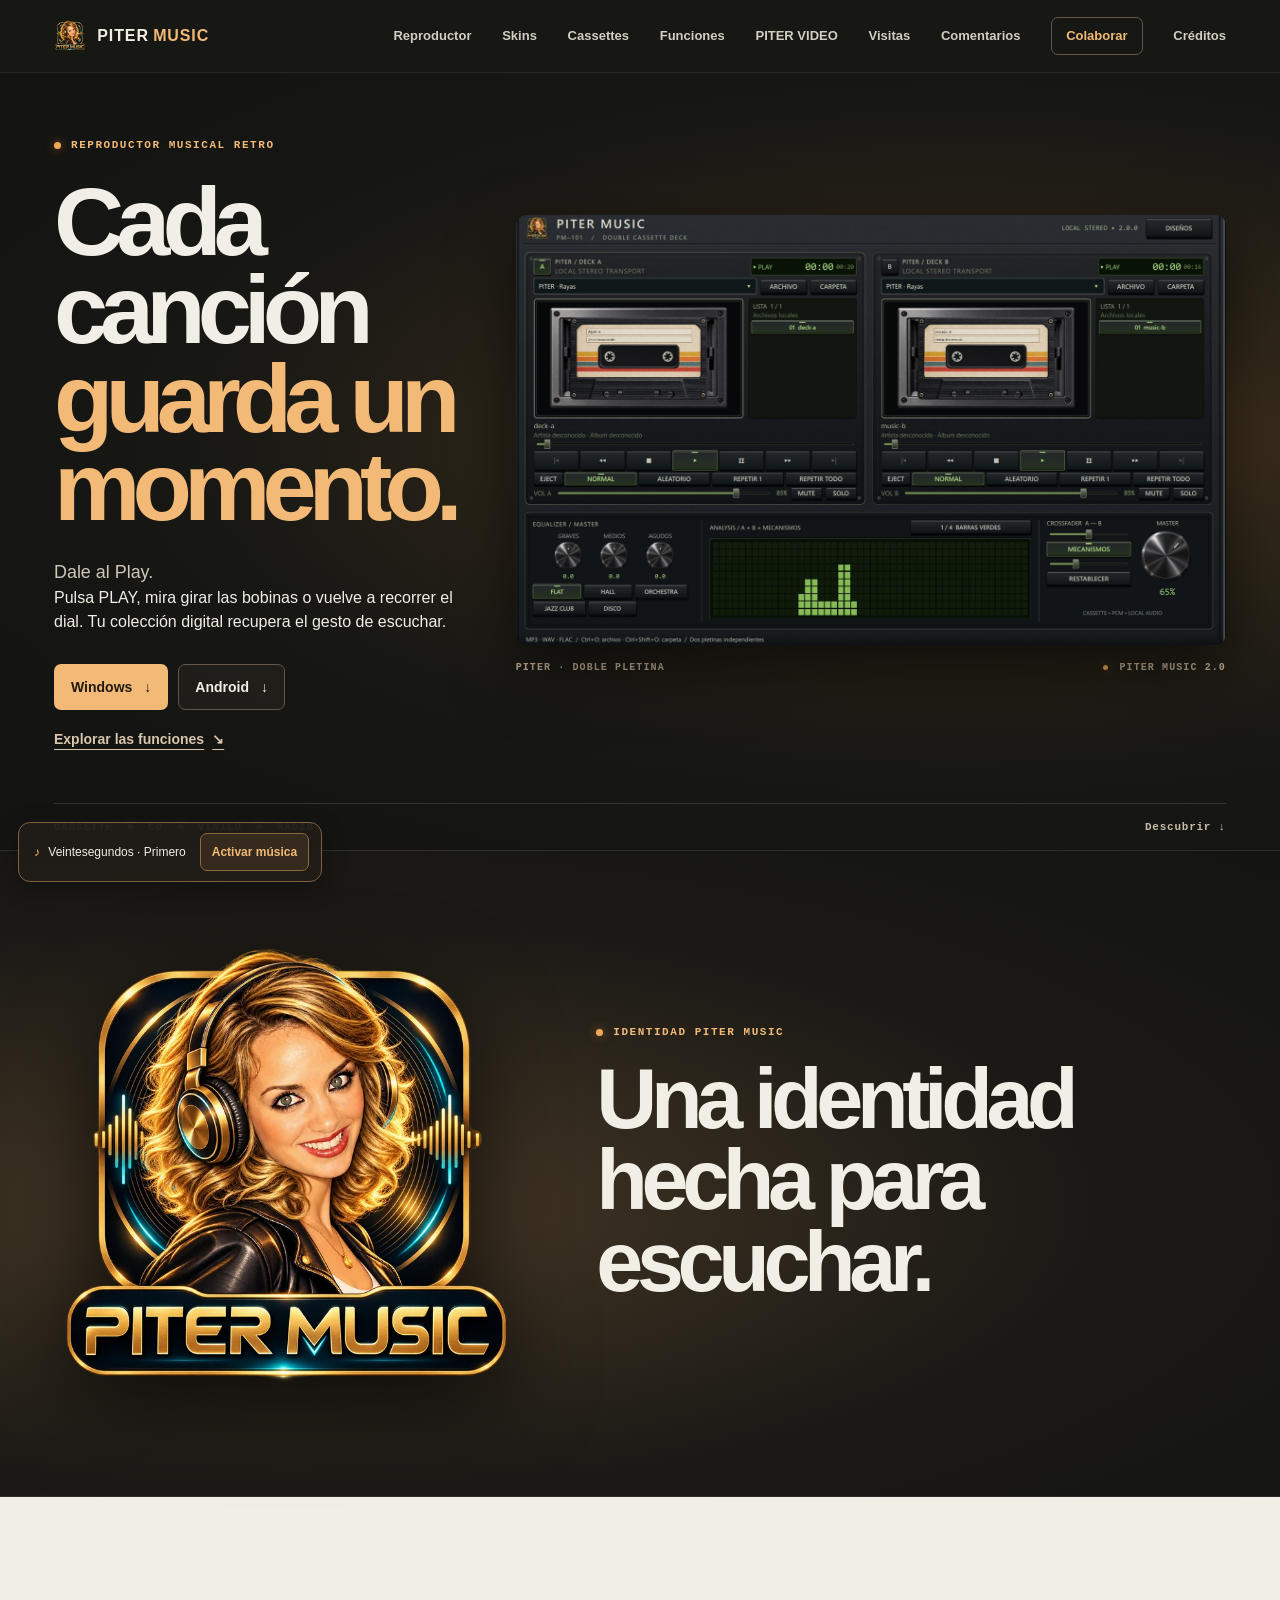
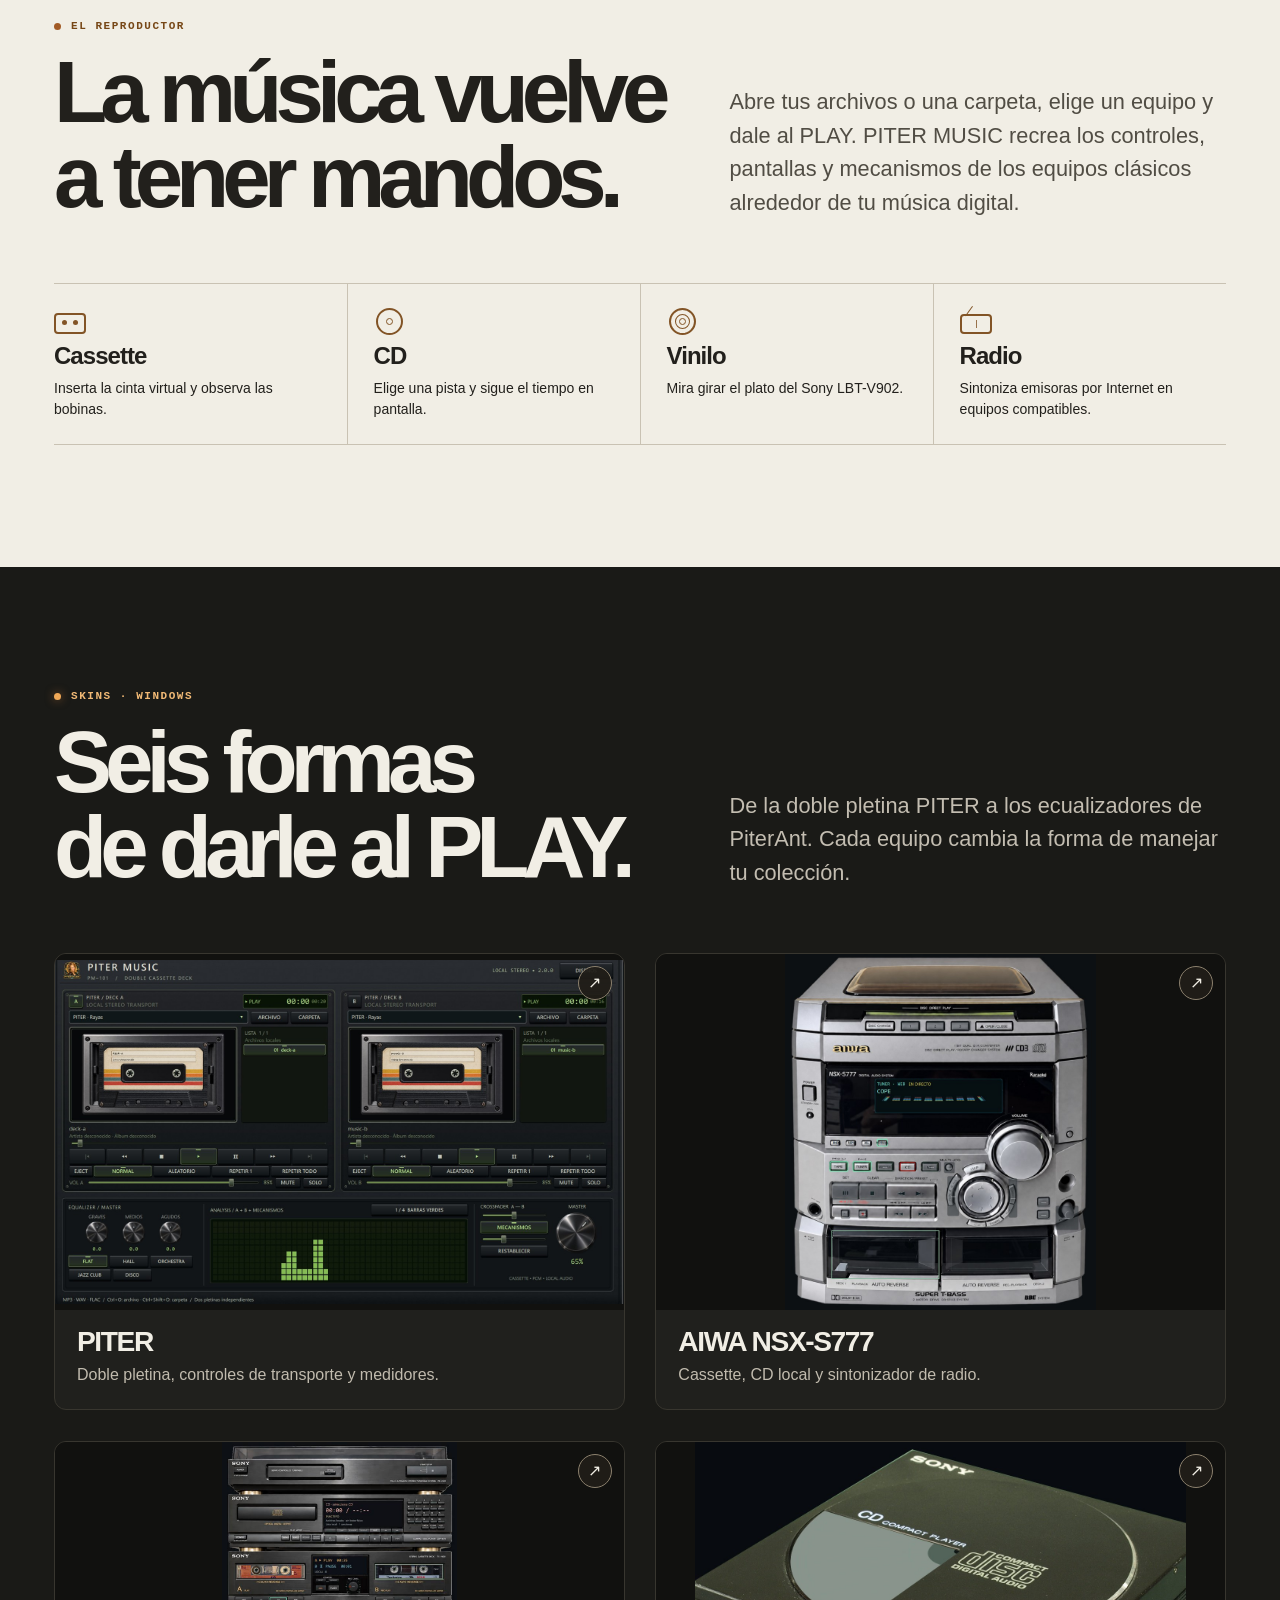
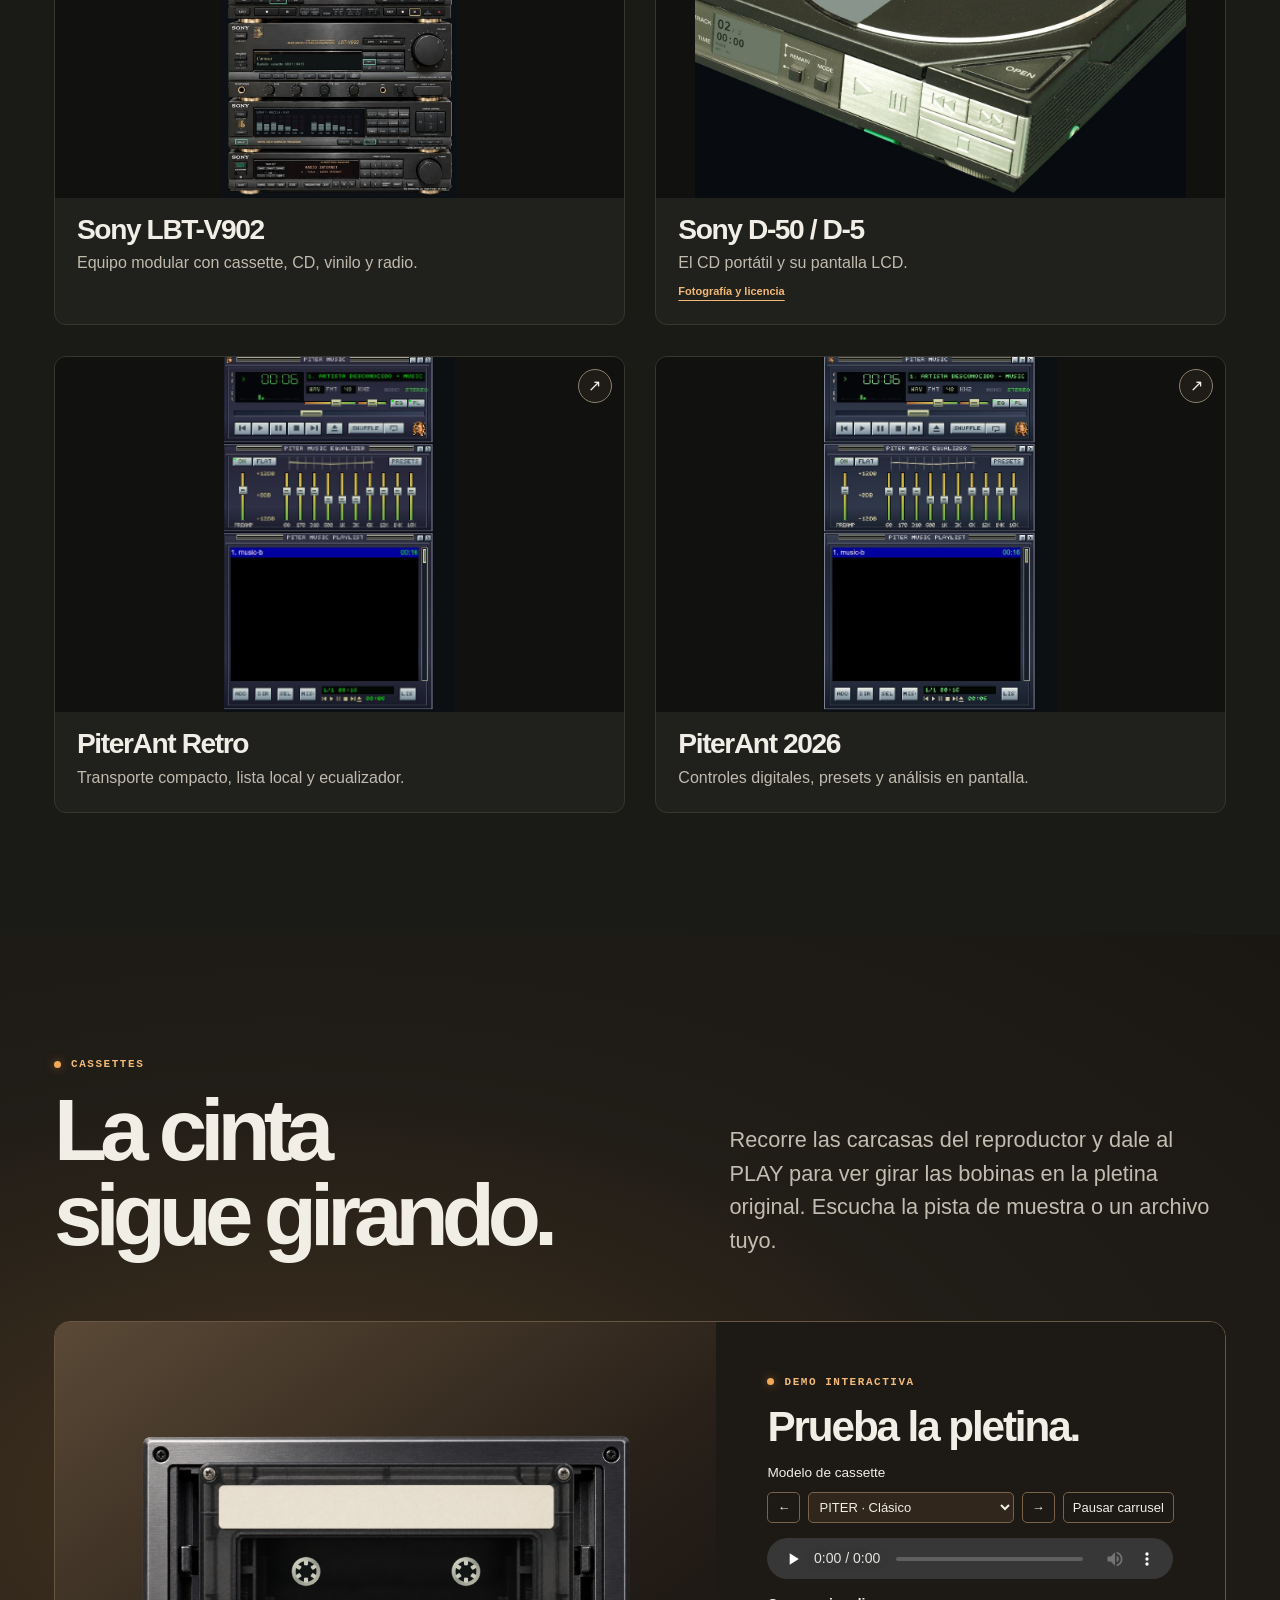
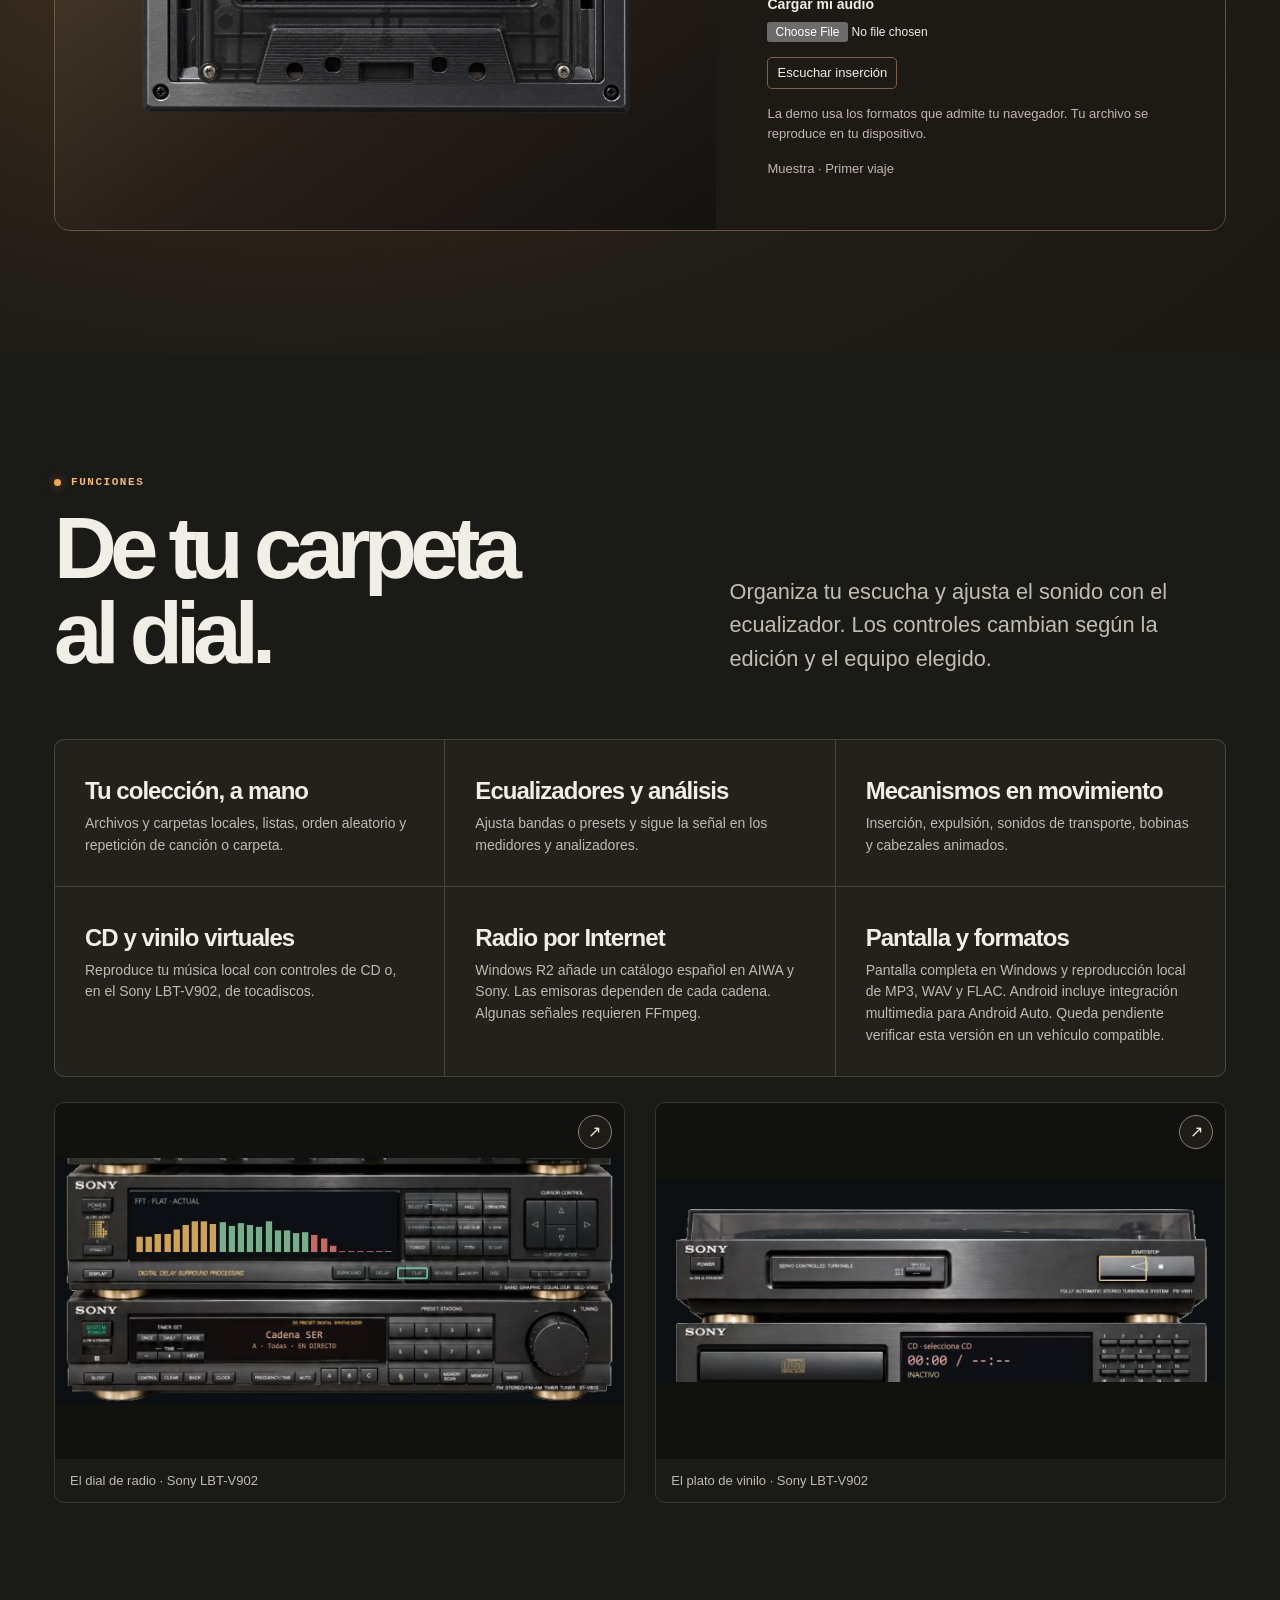
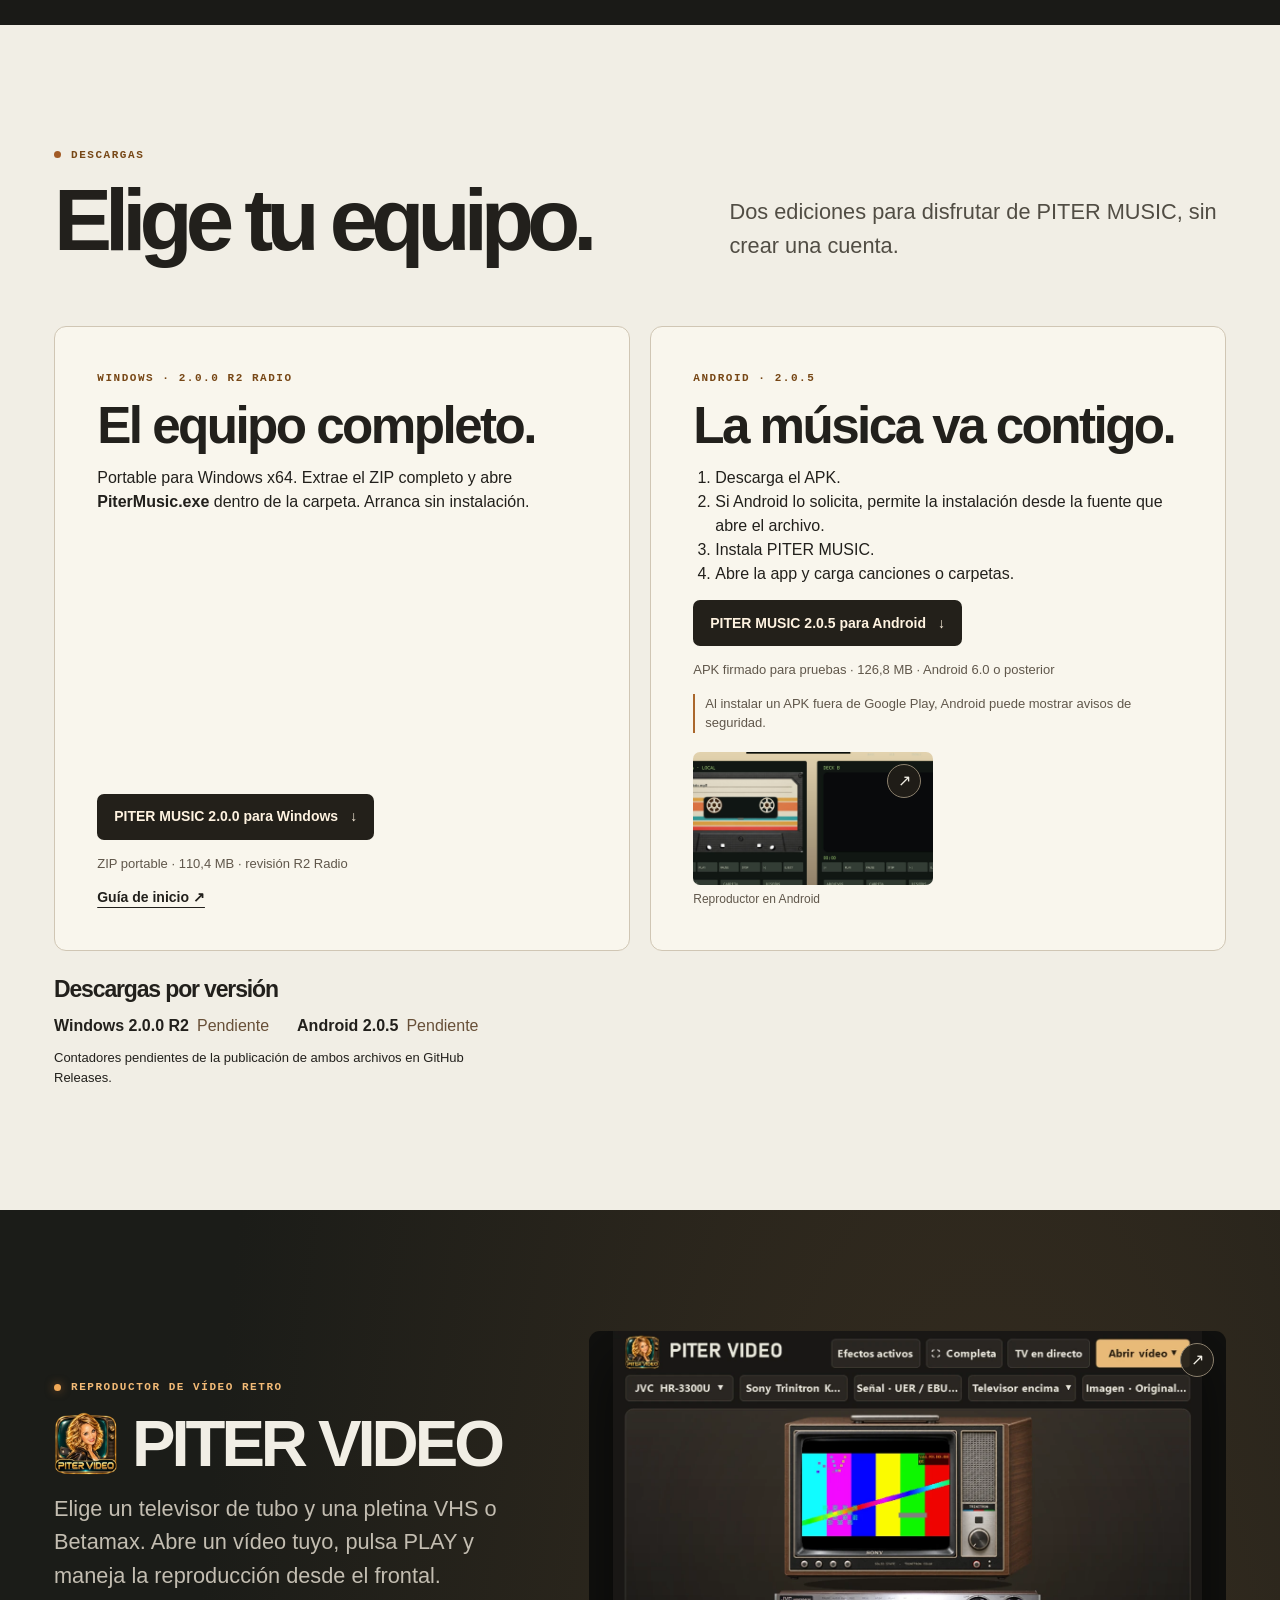
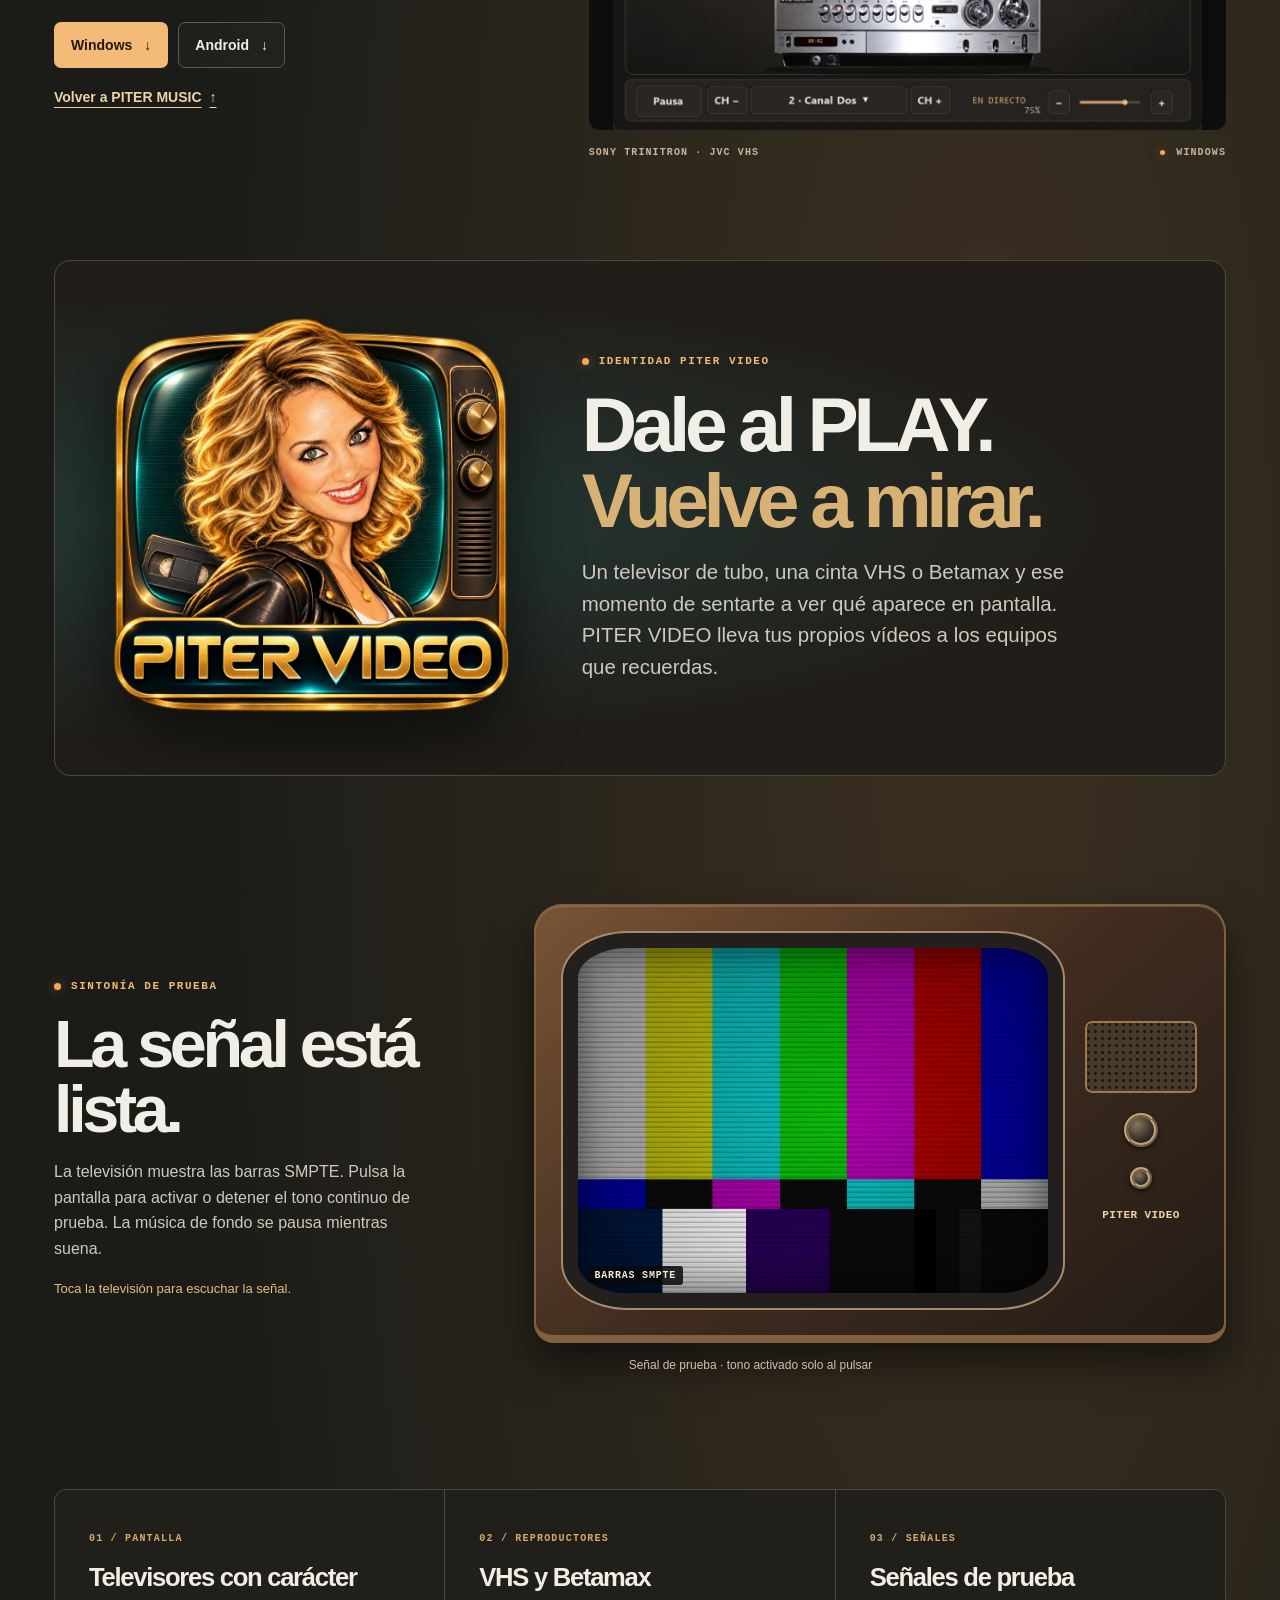
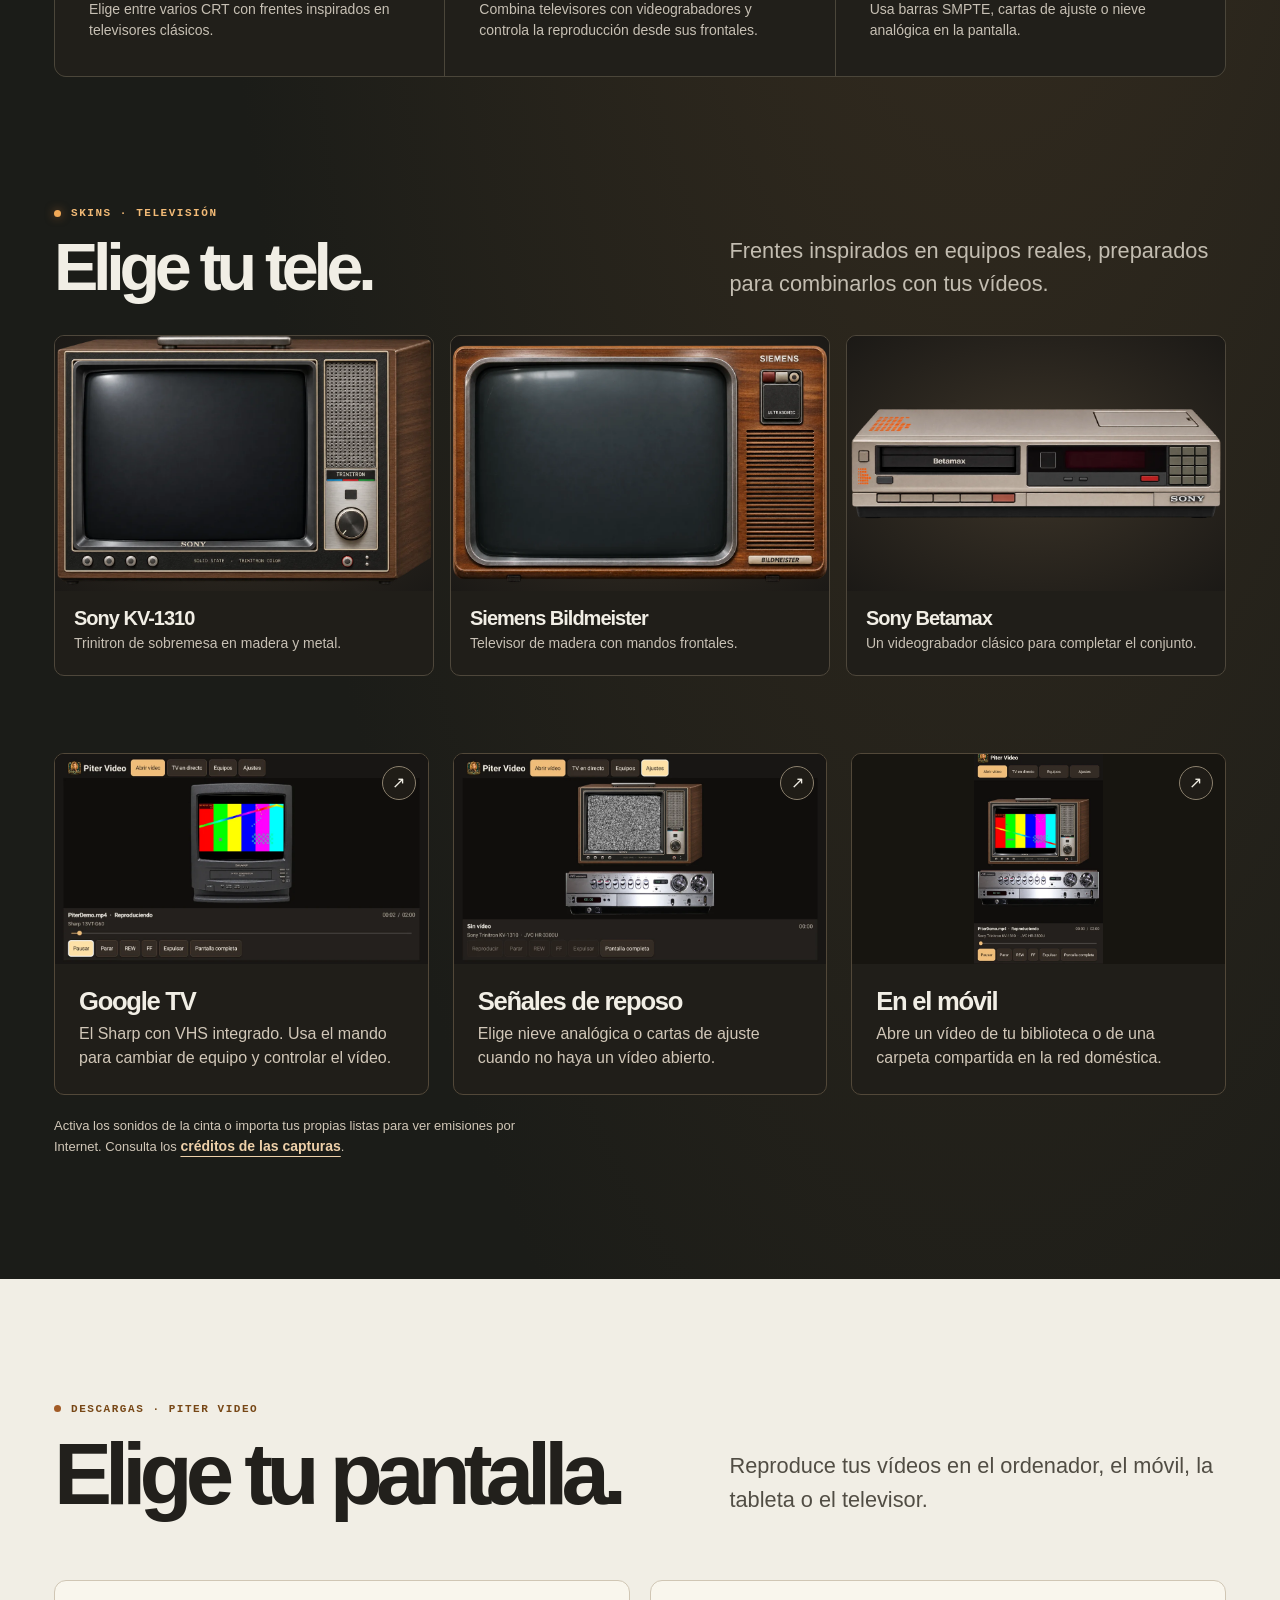
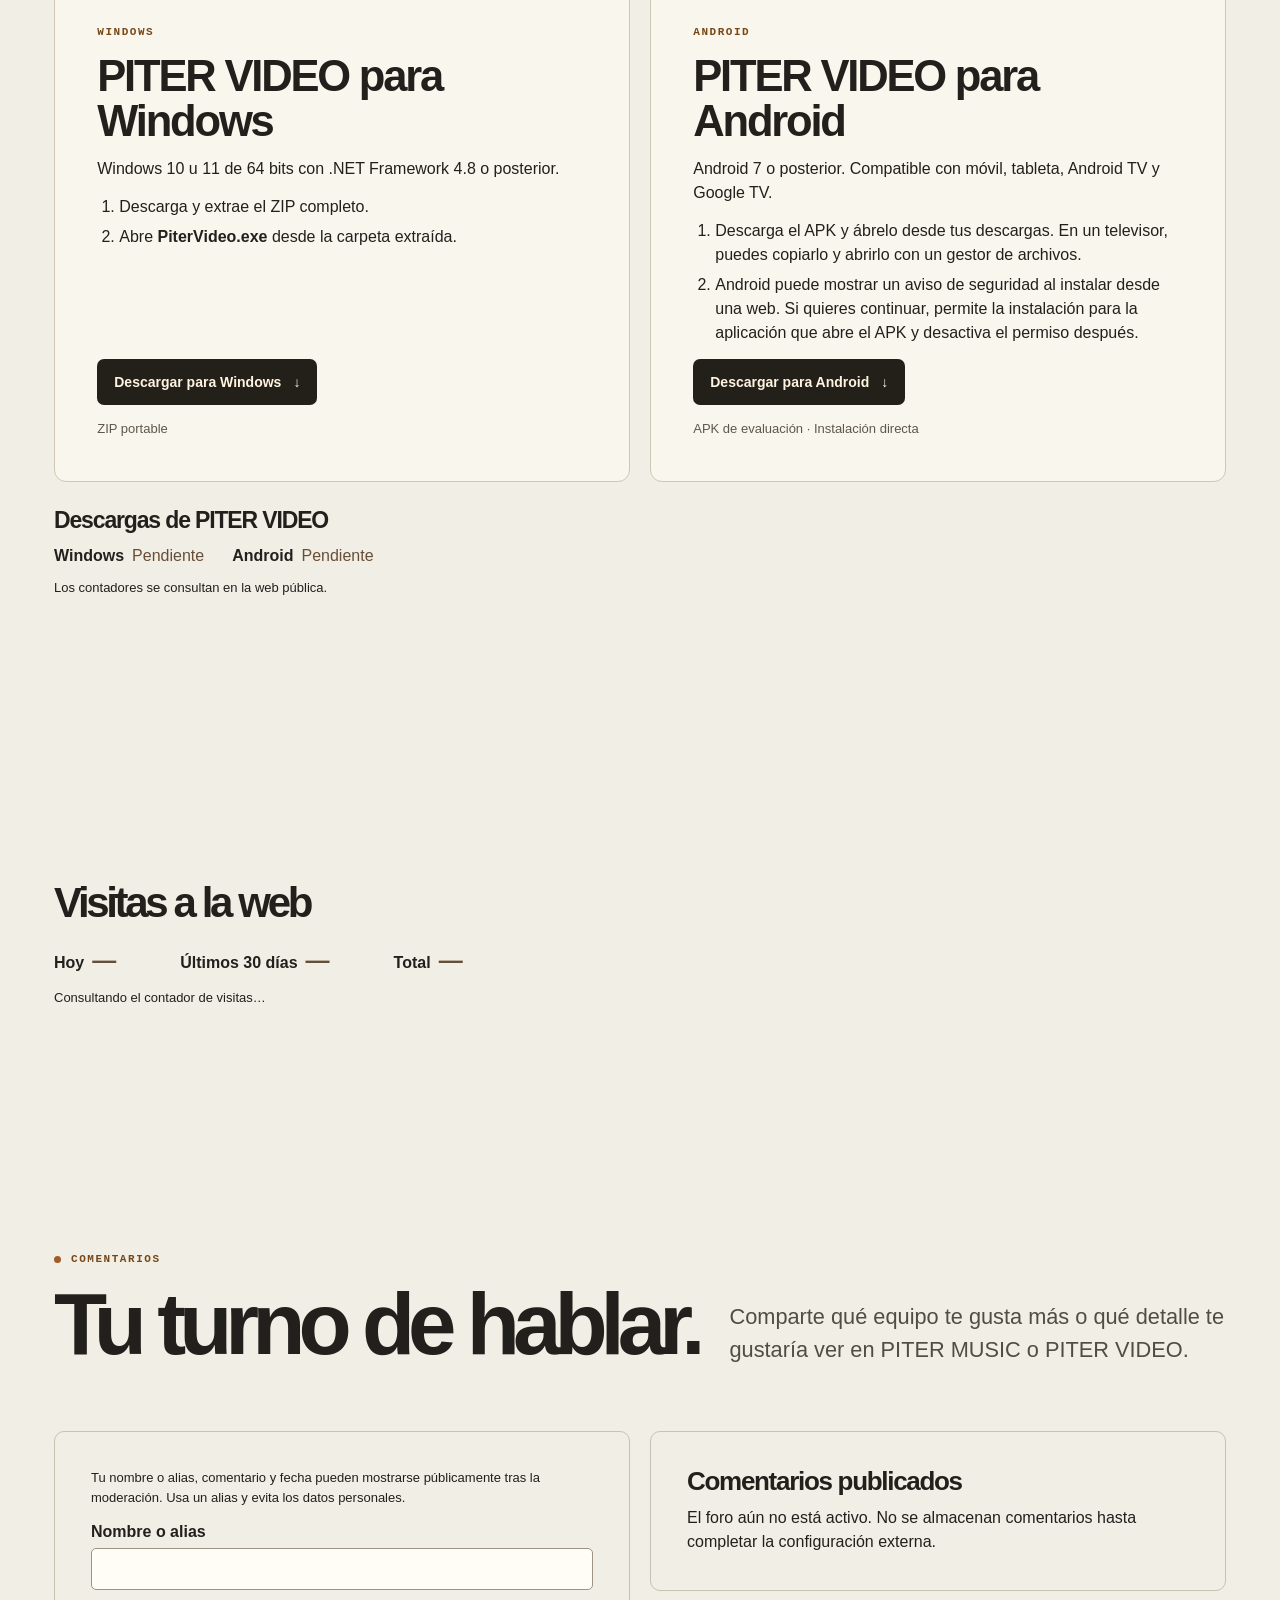
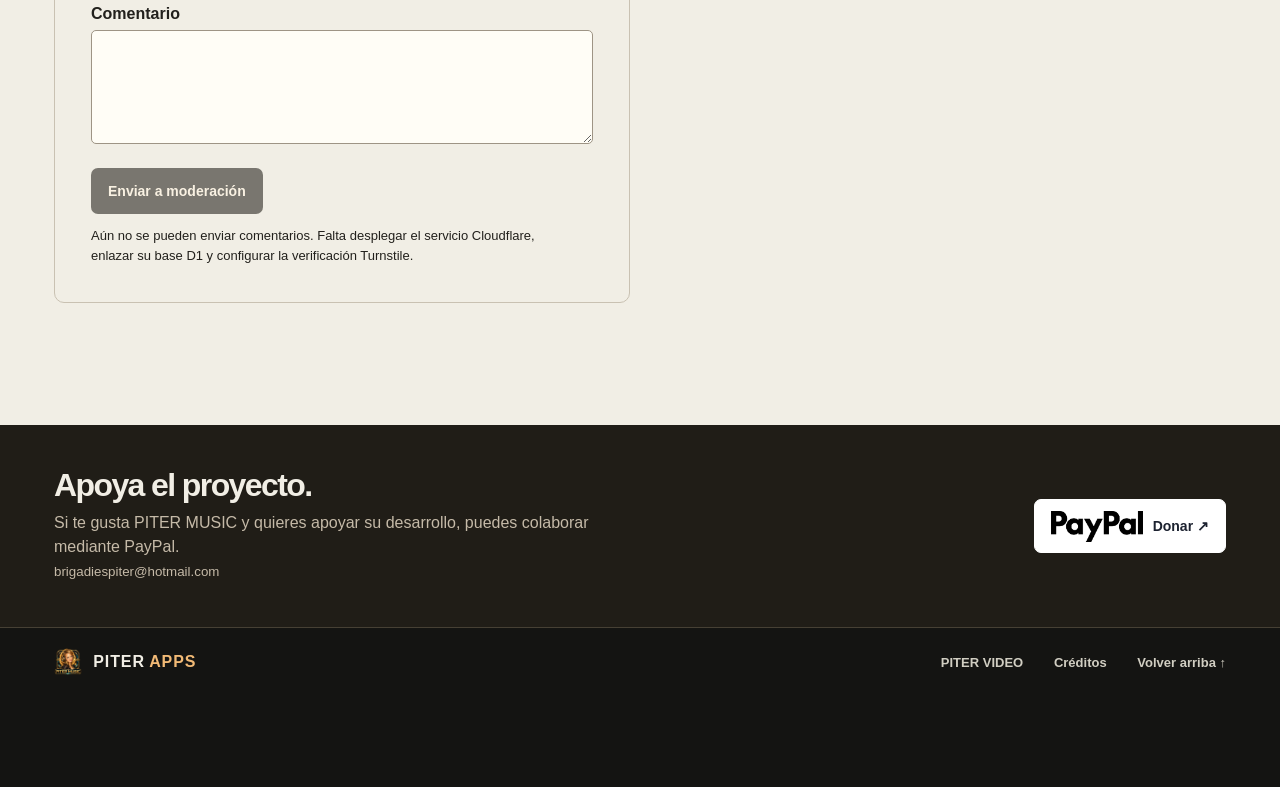
==== commit 84544236: "Amplía la identidad y demo de PITER VIDEO" ====
--- a/site/index.html
+++ b/site/index.html
@@ -3,7 +3,7 @@
 <meta charset="utf-8"><meta name="viewport" content="width=device-width, initial-scale=1">
 <meta name="theme-color" content="#141412"><meta name="description" content="PITER MUSIC, el reproductor musical retro de cassette, CD, vinilo y radio para Windows y Android. PITER VIDEO reproduce tus vídeos con televisores de tubo, VHS y Betamax.">
 <title>PITER MUSIC — Cada canción guarda un momento. Dale al Play.</title>
-<link rel="icon" href="assets/piter-music.ico"><link rel="stylesheet" href="styles.css?musica-primero"><script src="config.js?piter-video" defer></script><script src="analytics.js?visitas-1" defer></script><script src="app.js?piter-video" defer></script><script src="cassette-catalog.js" defer></script><script src="cassette-demo.js" defer></script><script src="background-music.js?primero" defer></script>
+<link rel="icon" href="assets/piter-music.ico"><link rel="stylesheet" href="styles.css?video-personal-1"><script src="config.js?piter-video" defer></script><script src="analytics.js?visitas-1" defer></script><script src="app.js?piter-video" defer></script><script src="video-demo.js?tono-smpte-1" defer></script><script src="cassette-catalog.js" defer></script><script src="cassette-demo.js" defer></script><script src="background-music.js?primero" defer></script>
 </head><body>
 <a class="skip" href="#contenido">Saltar al contenido</a>
 <aside id="background-player" class="background-player" aria-label="Música de fondo" hidden>
@@ -14,7 +14,7 @@
 <header class="top"><nav class="nav wrap" aria-label="Navegación principal">
 <a class="brand" href="#inicio"><img src="assets/piter-music.ico" alt="" width="32" height="32">PITER<span>MUSIC</span></a>
 <button class="menu" type="button" aria-controls="menu-links" aria-expanded="false" hidden>Menú <span aria-hidden="true">+</span></button>
-<div id="menu-links" class="nav-links"><a href="#reproductor">Reproductor</a><a href="#skins">Skins</a><a href="#cassettes">Cassettes</a><a href="#funciones">Funciones</a><a href="#piter-video">PITER VIDEO</a><a href="#visitas">Visitas</a><a href="#comentarios">Comentarios</a><a class="nav-cta" href="#descargas">Descargas ↓</a></div>
+<div id="menu-links" class="nav-links"><a href="#reproductor">Reproductor</a><a href="#skins">Skins</a><a href="#cassettes">Cassettes</a><a href="#funciones">Funciones</a><a href="#piter-video">PITER VIDEO</a><a href="#visitas">Visitas</a><a href="#comentarios">Comentarios</a><a class="nav-cta" href="#donaciones">Colaborar</a><a href="creditos.html">Créditos</a></div>
 </nav></header>
 <main id="contenido">
 <section id="inicio" class="hero"><div class="wrap hero-grid">
@@ -83,6 +83,10 @@
     </div>
     <figure class="hero-unit video-main"><a class="zoom" href="assets/piter-video/windows.webp" data-zoom aria-label="Ampliar la captura de Windows"><img src="assets/piter-video/windows.webp" alt="PITER VIDEO en Windows: barras de color en un Sony Trinitron sobre un reproductor VHS JVC" width="1240" height="839" loading="lazy"></a><figcaption><span>SONY TRINITRON · JVC VHS</span><span><i></i> WINDOWS</span></figcaption></figure>
   </div>
+  <section class="video-brand-feature" aria-labelledby="video-brand-title"><figure><img src="assets/piter-video/piter-video-mascot.webp" alt="Logotipo de PITER VIDEO: su protagonista aparece dentro de un televisor retro" width="960" height="960" loading="lazy"></figure><div><p class="kicker"><i></i> IDENTIDAD PITER VIDEO</p><h2 id="video-brand-title">Dale al PLAY.<br><span>Vuelve a mirar.</span></h2><p>Un televisor de tubo, una cinta VHS o Betamax y ese momento de sentarte a ver qué aparece en pantalla. PITER VIDEO lleva tus propios vídeos a los equipos que recuerdas.</p></div></section>
+  <section class="tv-demo-section" aria-labelledby="tv-demo-title"><div class="tv-demo-copy"><p class="kicker"><i></i> SINTONÍA DE PRUEBA</p><h2 id="tv-demo-title">La señal está lista.</h2><p>La televisión muestra las barras SMPTE. Pulsa la pantalla para activar o detener el tono continuo de prueba. La música de fondo se pausa mientras suena.</p><p id="tv-demo-status" class="fine" role="status">Toca la televisión para escuchar la señal.</p></div><div class="tv-demo-wrap"><button id="tv-signal-toggle" class="tv-set" type="button" aria-pressed="false" aria-label="Activar el tono de prueba SMPTE"><span class="tv-screen"><video src="assets/piter-video/smpte-demo.mp4" poster="assets/piter-video/smpte.webp" autoplay muted loop playsinline aria-label="Barras de color SMPTE con el parpadeo suave de una pantalla CRT"></video><span class="tv-scanlines" aria-hidden="true"></span><span class="tv-screen-label">BARRAS SMPTE</span></span><span class="tv-controls" aria-hidden="true"><span class="tv-speaker"></span><span class="tv-knob"></span><span class="tv-knob small"></span><span class="tv-brand-mark">PITER VIDEO</span></span></button><p class="tv-caption">Señal de prueba · tono activado solo al pulsar</p></div></section>
+  <div class="video-features" aria-label="Características de PITER VIDEO"><article><span>01 / PANTALLA</span><h3>Televisores con carácter</h3><p>Elige entre varios CRT con frentes inspirados en televisores clásicos.</p></article><article><span>02 / REPRODUCTORES</span><h3>VHS y Betamax</h3><p>Combina televisores con videograbadores y controla la reproducción desde sus frontales.</p></article><article><span>03 / SEÑALES</span><h3>Señales de prueba</h3><p>Usa barras SMPTE, cartas de ajuste o nieve analógica en la pantalla.</p></article></div>
+  <div class="video-skins" aria-labelledby="video-skins-title"><div class="section-intro"><div><p class="kicker"><i></i> SKINS · TELEVISIÓN</p><h2 id="video-skins-title">Elige tu tele.</h2></div><p>Frentes inspirados en equipos reales, preparados para combinarlos con tus vídeos.</p></div><div class="video-skin-grid"><figure><img src="assets/piter-video/skin-sony-kv-1310.webp" alt="Skin de televisión Sony KV-1310, con acabado oscuro y madera" width="1100" height="743" loading="lazy"><figcaption><h3>Sony KV-1310</h3><p>Trinitron de sobremesa en madera y metal.</p></figcaption></figure><figure><img src="assets/piter-video/skin-siemens-bildmeister.webp" alt="Skin de televisión Siemens Bildmeister con frontal de madera" width="1100" height="701" loading="lazy"><figcaption><h3>Siemens Bildmeister</h3><p>Televisor de madera con mandos frontales.</p></figcaption></figure><figure><img src="assets/piter-video/skin-sony-beta.webp" alt="Skin frontal de un videograbador Sony Betamax" width="1100" height="368" loading="lazy"><figcaption><h3>Sony Betamax</h3><p>Un videograbador clásico para completar el conjunto.</p></figcaption></figure></div></div>
   <div class="video-views" aria-label="Capturas de PITER VIDEO">
     <figure class="video-view"><a class="zoom" href="assets/piter-video/android-tv.webp" data-zoom aria-label="Ampliar la captura de Google TV"><img src="assets/piter-video/android-tv.webp" alt="Reproducción en un televisor Sharp con VHS integrado desde Google TV" width="1120" height="630" loading="lazy"></a><figcaption><h3>Google TV</h3><p>El Sharp con VHS integrado. Usa el mando para cambiar de equipo y controlar el vídeo.</p></figcaption></figure>
     <figure class="video-view"><a class="zoom" href="assets/piter-video/nieve.webp" data-zoom aria-label="Ampliar la captura de nieve analógica"><img src="assets/piter-video/nieve.webp" alt="Nieve analógica dentro de la pantalla del televisor virtual en Android TV" width="1120" height="630" loading="lazy"></a><figcaption><h3>Señales de reposo</h3><p>Elige nieve analógica o cartas de ajuste cuando no haya un vídeo abierto.</p></figcaption></figure>
@@ -104,7 +108,7 @@
 <div class="section-intro"><div><p class="kicker"><i></i> COMENTARIOS</p><h2>Tu turno de hablar.</h2></div><p>Comparte qué equipo te gusta más o qué detalle te gustaría ver en PITER MUSIC o PITER VIDEO.</p></div>
 <div class="comment-grid"><form id="comments-form"><p class="fine" id="comment-privacy">Tu nombre o alias, comentario y fecha pueden mostrarse públicamente tras la moderación. Usa un alias y evita los datos personales.</p><fieldset id="comment-fields" disabled aria-describedby="comment-privacy"><label>Nombre o alias <input name="name" required minlength="2" maxlength="40" autocomplete="nickname"></label><label>Comentario <textarea name="message" required minlength="5" maxlength="600" rows="4"></textarea></label><div class="honeypot" aria-hidden="true"><label>Web <input name="website" tabindex="-1" autocomplete="off"></label></div><div id="comment-challenge"></div><button class="button dark" type="submit">Enviar a moderación</button></fieldset><p id="comment-status" class="fine" role="status">Aún no se pueden enviar comentarios. Falta desplegar el servicio Cloudflare, enlazar su base D1 y configurar la verificación Turnstile.</p></form>
 <div class="comment-feed"><h3>Comentarios publicados</h3><p id="comments-empty">El foro aún no está activo. No se almacenan comentarios hasta completar la configuración externa.</p><ol id="comments-list"></ol></div></div></div></section>
-<section id="donaciones" class="donate"><div class="wrap donate-grid"><div><h2>Apoya el proyecto.</h2><p>Si te gusta PITER MUSIC y quieres apoyar su desarrollo, puedes colaborar mediante PayPal.</p><small>brigadiespiter@hotmail.com</small></div><a class="button secondary" href="https://www.paypal.com/donate/?business=brigadiespiter%40hotmail.com&amp;currency_code=EUR" rel="noopener noreferrer">Donar con PayPal <span aria-hidden="true">↗</span></a></div></section>
+<section id="donaciones" class="donate"><div class="wrap donate-grid"><div><h2>Apoya el proyecto.</h2><p>Si te gusta PITER MUSIC y quieres apoyar su desarrollo, puedes colaborar mediante PayPal.</p><small>brigadiespiter@hotmail.com</small></div><a class="button secondary paypal-link" href="https://www.paypal.com/donate/?business=brigadiespiter%40hotmail.com&amp;currency_code=EUR" rel="noopener noreferrer"><img src="assets/paypal-logo-black.png" alt="PayPal" width="194" height="51" loading="lazy"><span>Donar <span aria-hidden="true">↗</span></span></a></div></section>
 </main>
 <footer><div class="wrap footer"><a class="brand" href="#inicio"><img src="assets/piter-music.ico" alt="" width="28" height="28">PITER<span>APPS</span></a><div><a href="#piter-video">PITER VIDEO</a><a href="creditos.html">Créditos</a><a href="#inicio">Volver arriba ↑</a></div></div></footer>
 <dialog id="image-dialog" aria-labelledby="image-title"><div class="lightbox"><button type="button" id="close-image" aria-label="Cerrar imagen">×</button><figure><img id="zoom-image" alt=""><figcaption id="image-title"></figcaption></figure></div></dialog>
--- a/site/styles.css
+++ b/site/styles.css
@@ -64,6 +64,52 @@
 @media(max-width:860px){.nav{flex-wrap:wrap;gap:0}.nav .menu:not([hidden]){display:block}.nav-links{width:100%;flex-wrap:wrap;gap:13px;padding:8px 0 14px}.nav-links.is-collapsed{display:none}}
 @media(max-width:760px){.video-grid{grid-template-columns:1fr}.video-views{grid-template-columns:repeat(2,minmax(0,1fr))}}
 @media(max-width:520px){.video-views{grid-template-columns:1fr}}
+.video-brand-feature{display:grid;grid-template-columns:minmax(240px,.82fr) 1.18fr;align-items:center;gap:clamp(22px,5vw,72px);margin-top:clamp(54px,8vw,110px);padding:clamp(18px,4vw,54px);border:1px solid #4f493b;border-radius:16px;background:radial-gradient(ellipse at 18% 50%,#253c39,#211e19 62%);overflow:hidden}
+.video-brand-feature figure{display:grid;place-items:center;min-width:0}
+.video-brand-feature img{width:min(100%,420px);height:auto;filter:drop-shadow(0 22px 34px #000a)}
+.video-brand-feature h2{font-size:clamp(40px,6vw,82px);line-height:.98;letter-spacing:-.07em;margin:18px 0}
+.video-brand-feature h2 span{color:#d8b174}
+.video-brand-feature>div>p:last-child{max-width:45ch;color:#d0c8bb;font-size:clamp(16px,1.6vw,21px);line-height:1.55}
+.tv-demo-section{display:grid;grid-template-columns:minmax(230px,.75fr) minmax(0,1.25fr);align-items:center;gap:clamp(24px,5vw,74px);margin-top:clamp(76px,10vw,138px)}
+.tv-demo-copy h2{font-size:clamp(36px,5.2vw,68px);line-height:.98;letter-spacing:-.065em;margin:17px 0}
+.tv-demo-copy>p:not(.kicker){color:#d0c8bb;line-height:1.6;max-width:43ch}
+.tv-demo-copy #tv-demo-status{color:#e0bd82;margin-top:18px}
+.tv-demo-wrap{min-width:0}
+.tv-set{appearance:none;width:100%;display:grid;grid-template-columns:minmax(0,1fr) clamp(64px,10vw,112px);gap:clamp(10px,2vw,22px);align-items:center;padding:clamp(13px,2.5vw,27px);border:2px solid #80603f;border-bottom-width:8px;border-radius:28px 28px 20px 20px;background:linear-gradient(140deg,#785435,#422d20 48%,#211b16);box-shadow:inset 0 1px #d8aa7150,0 20px 44px #0008;cursor:pointer;text-align:left;transition:filter .2s,transform .2s,box-shadow .2s}
+.tv-set:hover{filter:brightness(1.1);transform:translateY(-2px)}
+.tv-set:focus-visible{outline:3px solid #e9bd76;outline-offset:5px}
+.tv-screen{position:relative;display:block;aspect-ratio:4/3;min-width:0;overflow:hidden;border:clamp(8px,1.3vw,15px) solid #231f1c;border-radius:13% / 12%;background:#080a0c;box-shadow:inset 0 0 22px #000,0 0 0 2px #a58a6d}
+.tv-screen video{display:block;width:100%;height:100%;object-fit:cover;filter:saturate(.88) contrast(1.06)}
+.tv-scanlines{position:absolute;inset:0;pointer-events:none;background:repeating-linear-gradient(transparent 0 3px,#0003 4px 5px);box-shadow:inset 0 0 38px #0008}
+.tv-screen-label{position:absolute;left:10px;bottom:8px;padding:4px 7px;border-radius:3px;background:#080a0bd9;color:#f3ead8;font:700 10px Consolas,monospace;letter-spacing:.08em}
+.tv-controls{display:flex;flex-direction:column;align-items:center;gap:clamp(10px,2vw,20px)}
+.tv-speaker{width:100%;height:72px;max-height:14vw;border-radius:7px;background:radial-gradient(circle,#171411 1px,transparent 1.7px) 0 0/7px 7px,#49392b;box-shadow:inset 0 0 0 2px #a07850}
+.tv-knob{width:34px;height:34px;border-radius:50%;border:4px ridge #c3a47a;background:radial-gradient(circle at 35% 30%,#85745d,#2b2722 70%);box-shadow:0 2px 5px #0009}
+.tv-knob.small{width:22px;height:22px}
+.tv-brand-mark{color:#edd4a6;font:800 clamp(8px,.9vw,11px) Consolas,monospace;letter-spacing:.04em;text-align:center}
+.tv-set[aria-pressed="true"]{box-shadow:inset 0 1px #d8aa7150,0 0 0 2px #83cbc0,0 20px 44px #0008}
+.tv-caption{text-align:center;color:#c9bfad;font-size:12px;margin-top:13px}
+.video-features{display:grid;grid-template-columns:repeat(3,minmax(0,1fr));gap:1px;margin-top:clamp(68px,9vw,120px);border:1px solid #4b463a;border-radius:12px;overflow:hidden;background:#4b463a}
+.video-features article{padding:clamp(18px,3vw,34px);background:#211f1a}
+.video-features article>span{font:700 10px Consolas,monospace;letter-spacing:.12em;color:#d4aa72}
+.video-features h3{font-size:clamp(19px,2vw,26px);margin:16px 0 8px}
+.video-features p,.video-skin-grid p{font-size:14px;line-height:1.55;color:#c7c0b4}
+.video-skins{margin-top:clamp(76px,10vw,140px)}
+.video-skins .section-intro{margin-bottom:34px}
+.video-skins .section-intro h2{font-size:clamp(38px,5.2vw,72px)}
+.video-skin-grid{display:grid;grid-template-columns:repeat(3,minmax(0,1fr));gap:16px}
+.video-skin-grid figure{min-width:0;overflow:hidden;border:1px solid #4e473b;border-radius:10px;background:#201e19}
+.video-skin-grid img{display:block;width:100%;height:auto;aspect-ratio:1.48;object-fit:contain;background:radial-gradient(ellipse,#3d3529,#1b1916)}
+.video-skin-grid figcaption{padding:17px 19px 20px}
+.video-skin-grid h3{font-size:20px;margin-bottom:5px}
+.video-skin-grid p{margin:0}
+.paypal-link{display:flex;gap:10px;align-items:center;justify-content:center;background:#fff;border-color:#fff;color:#1c2230;min-height:54px;padding:8px 16px}
+.paypal-link:hover{background:#edf4ff;color:#142c59}
+.paypal-link img{display:block;width:92px;height:auto}
+.paypal-link span{white-space:nowrap}
+@media(min-width:861px) and (max-width:1180px){.nav{gap:12px}.nav-links{gap:clamp(8px,1.2vw,14px);font-size:12px}.brand{font-size:14px}}
+@media(max-width:760px){.video-brand-feature,.tv-demo-section{grid-template-columns:1fr}.video-brand-feature{padding:20px}.video-brand-feature img{width:min(74vw,320px)}.video-brand-feature>div{text-align:center}.video-brand-feature .kicker{justify-content:center}.tv-demo-copy{text-align:center}.tv-demo-copy .kicker{justify-content:center}.tv-demo-copy>p:not(.kicker){justify-self:center;margin-inline:auto}.video-features{grid-template-columns:1fr}.video-skin-grid{grid-template-columns:repeat(2,minmax(0,1fr))}}
+@media(max-width:520px){.video-skin-grid{grid-template-columns:1fr}.tv-set{border-radius:20px 20px 16px 16px}.paypal-link{align-self:flex-start}.video-brand-feature h2{font-size:clamp(38px,11vw,55px)}}
 
 /* Emblema completo y fotografía del origen del proyecto */
 .brand-feature{overflow:visible}
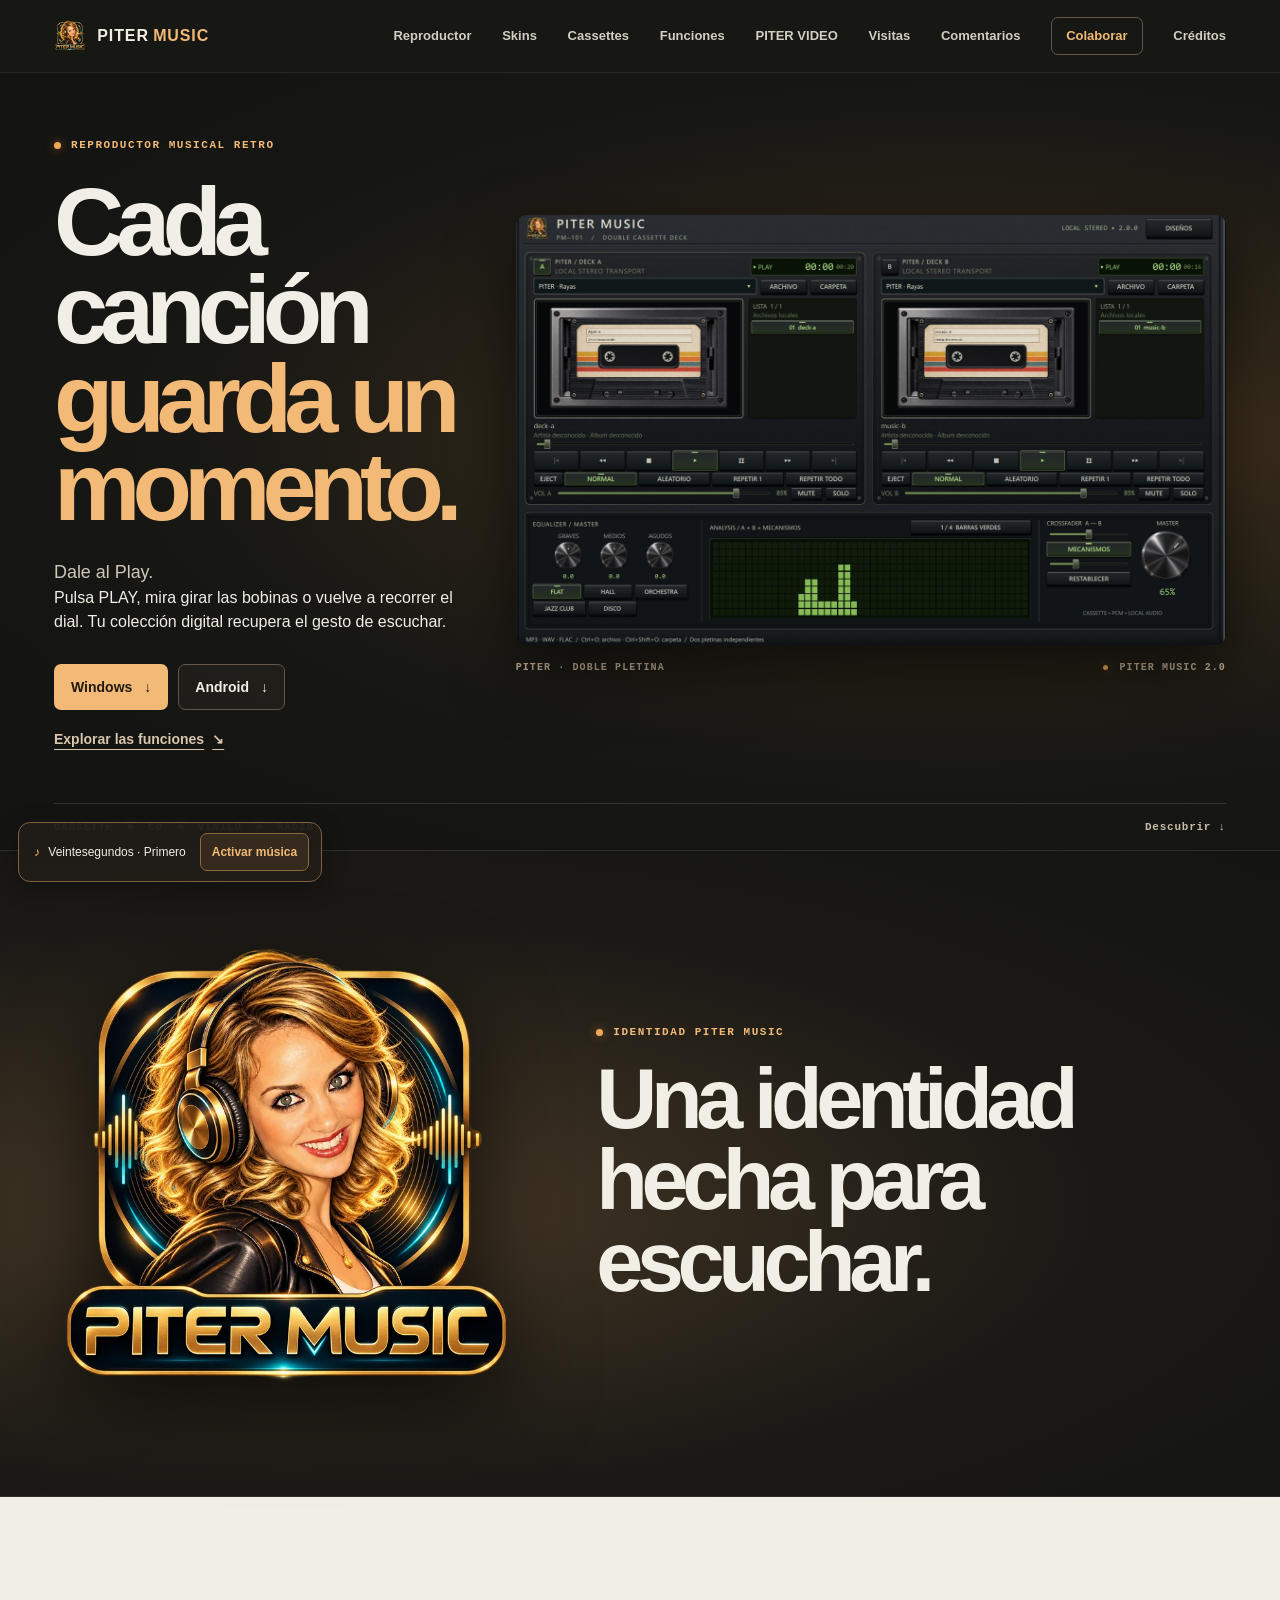
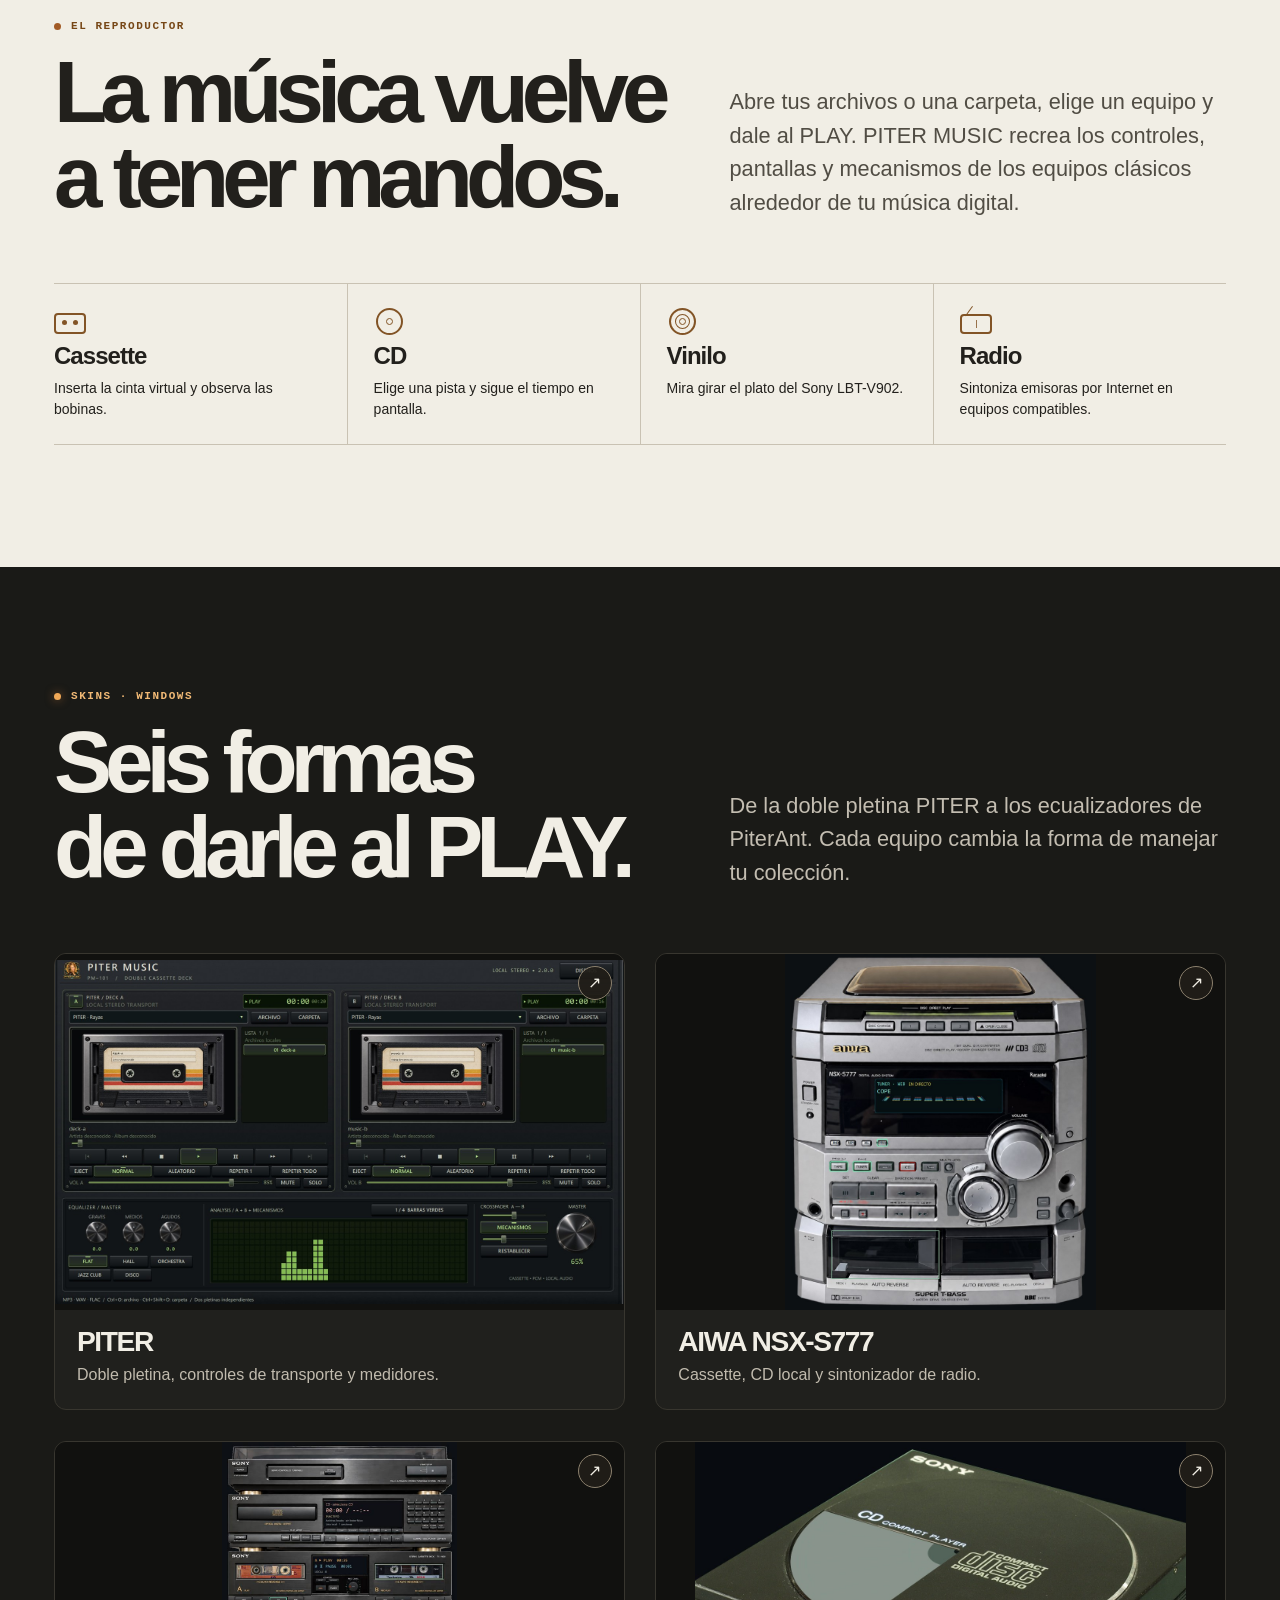
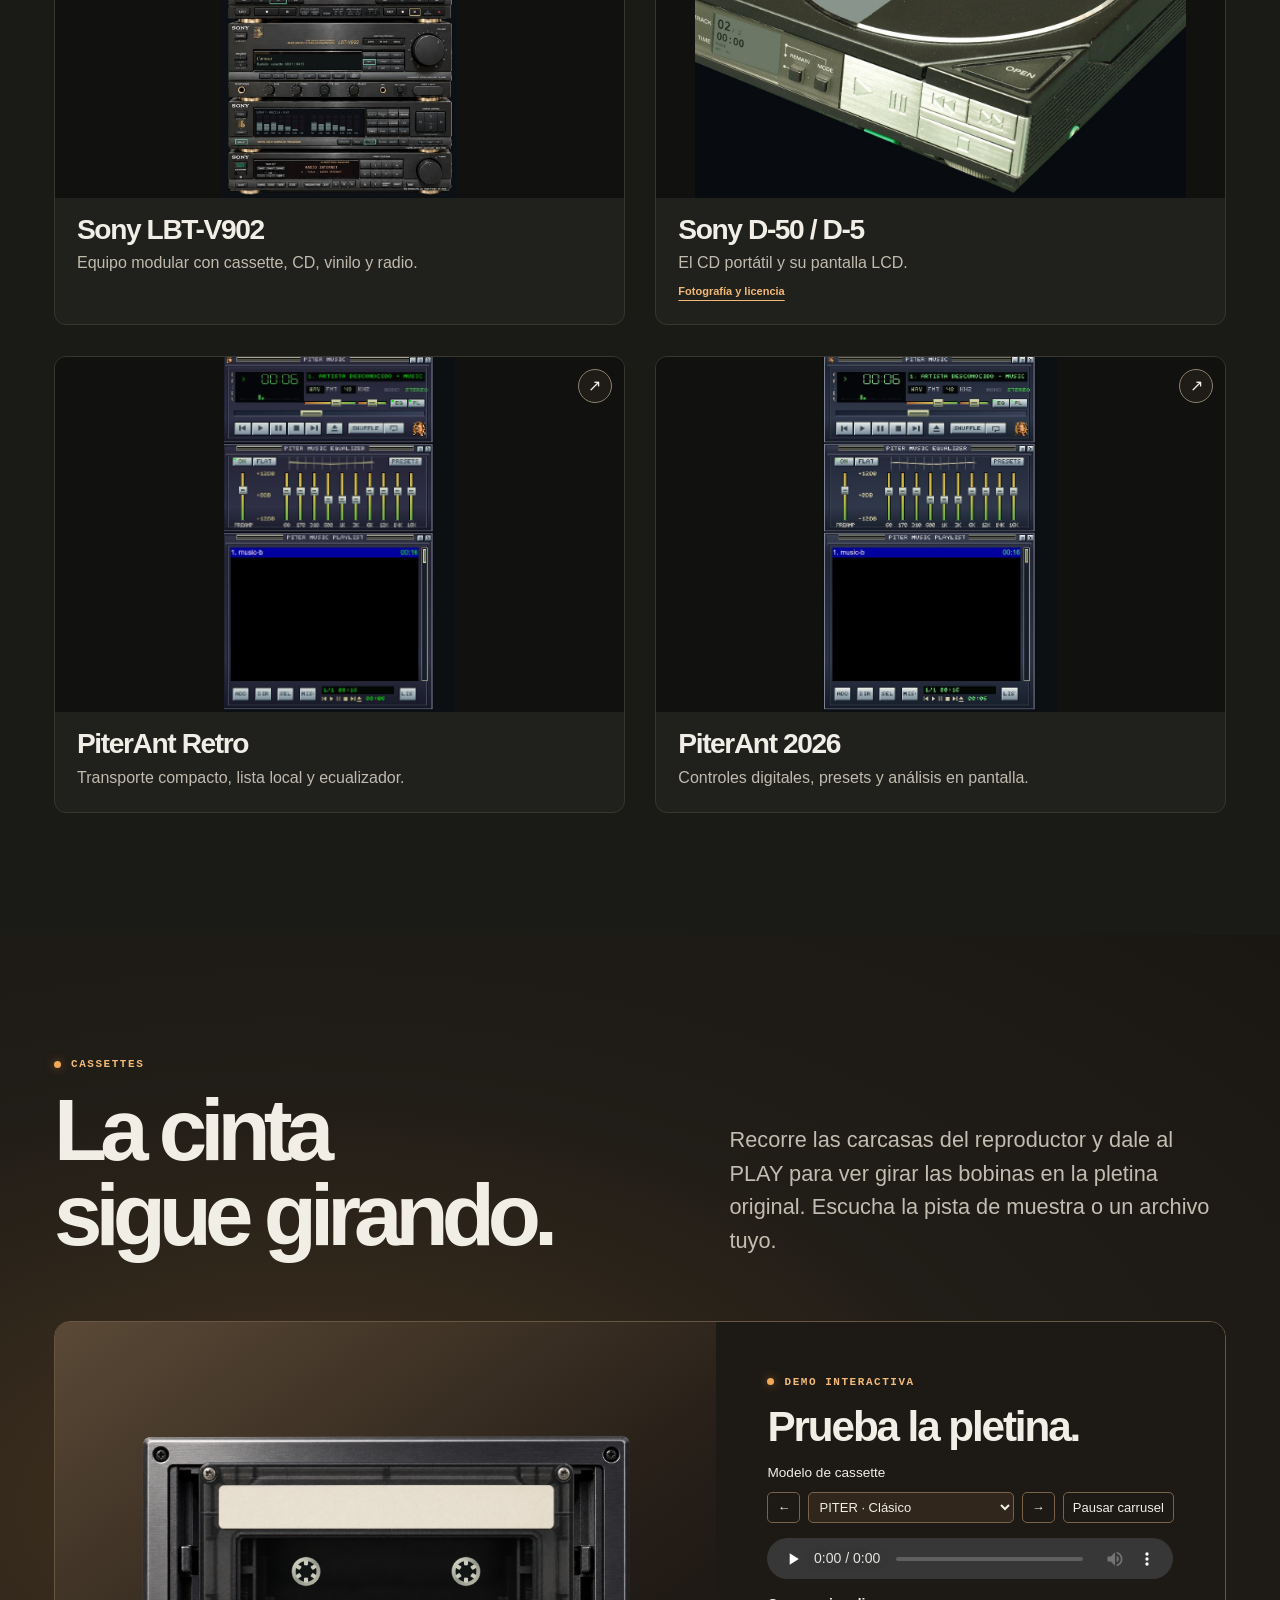
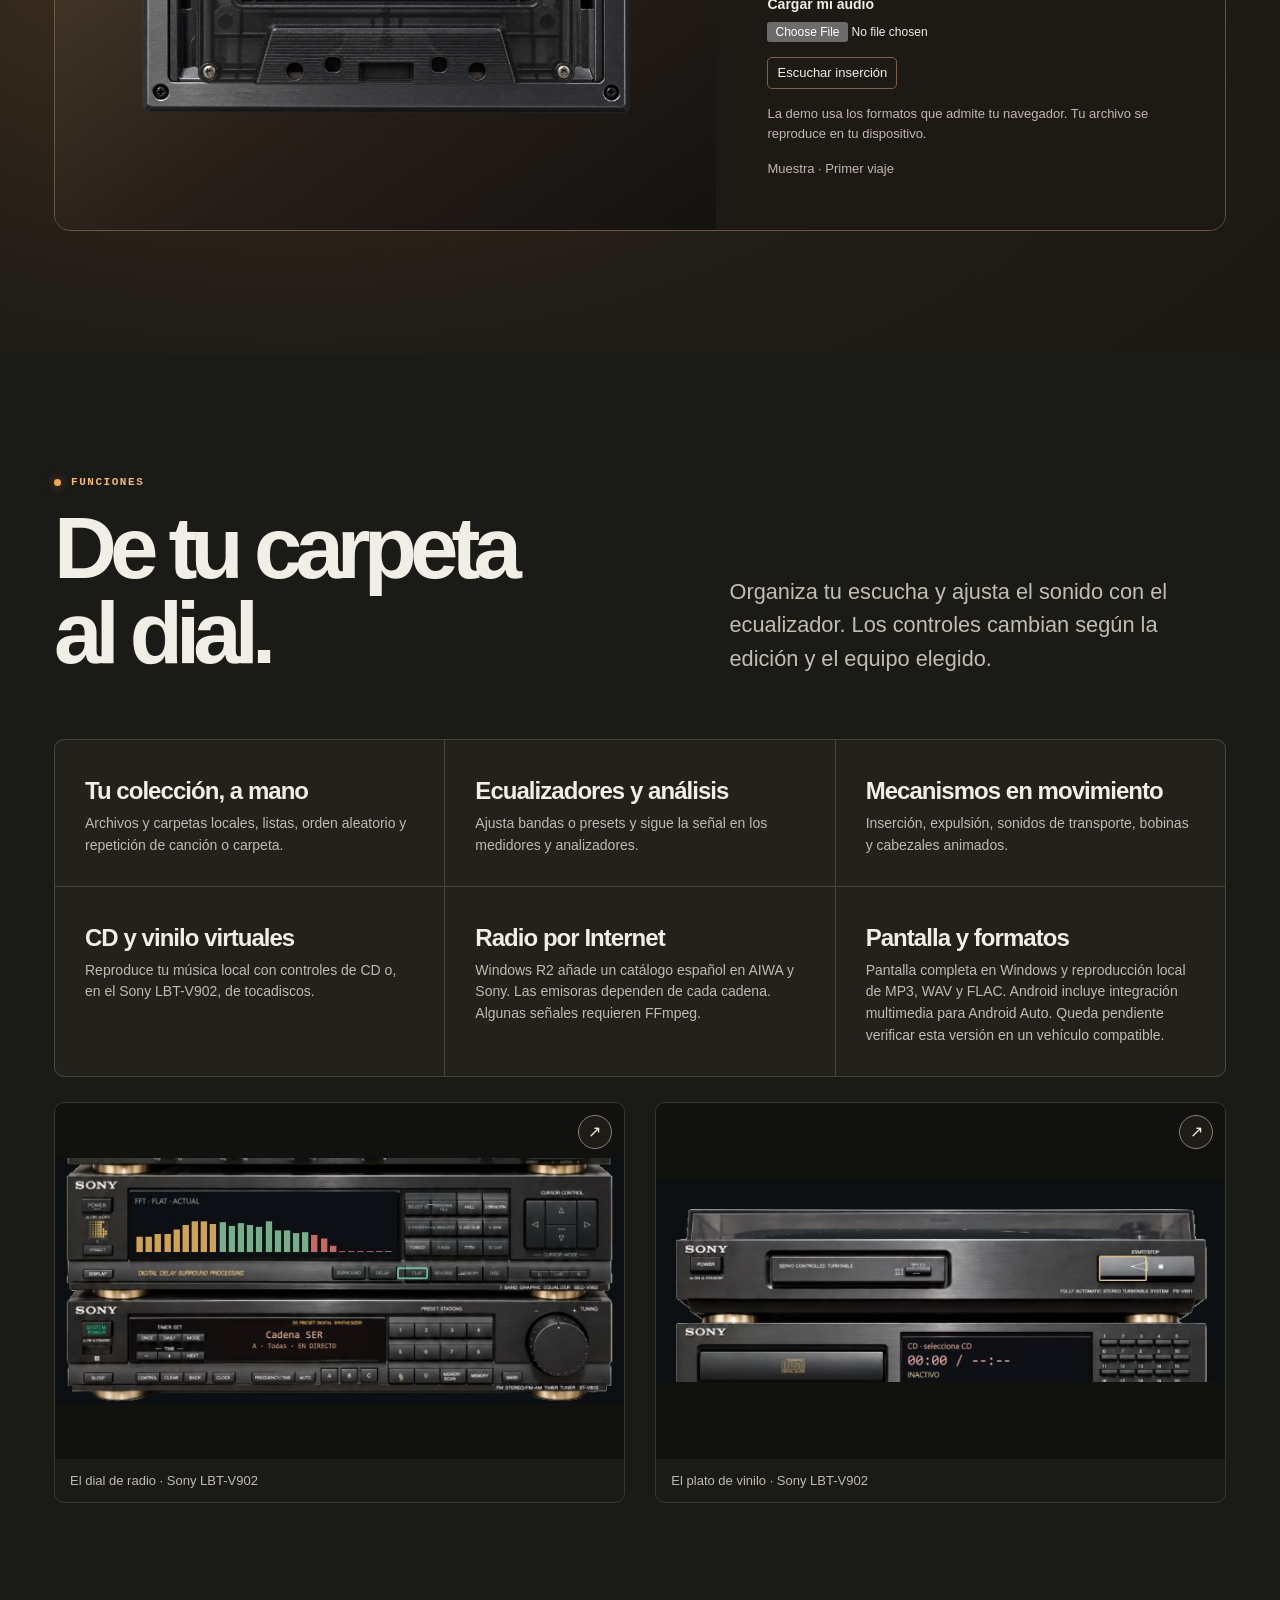
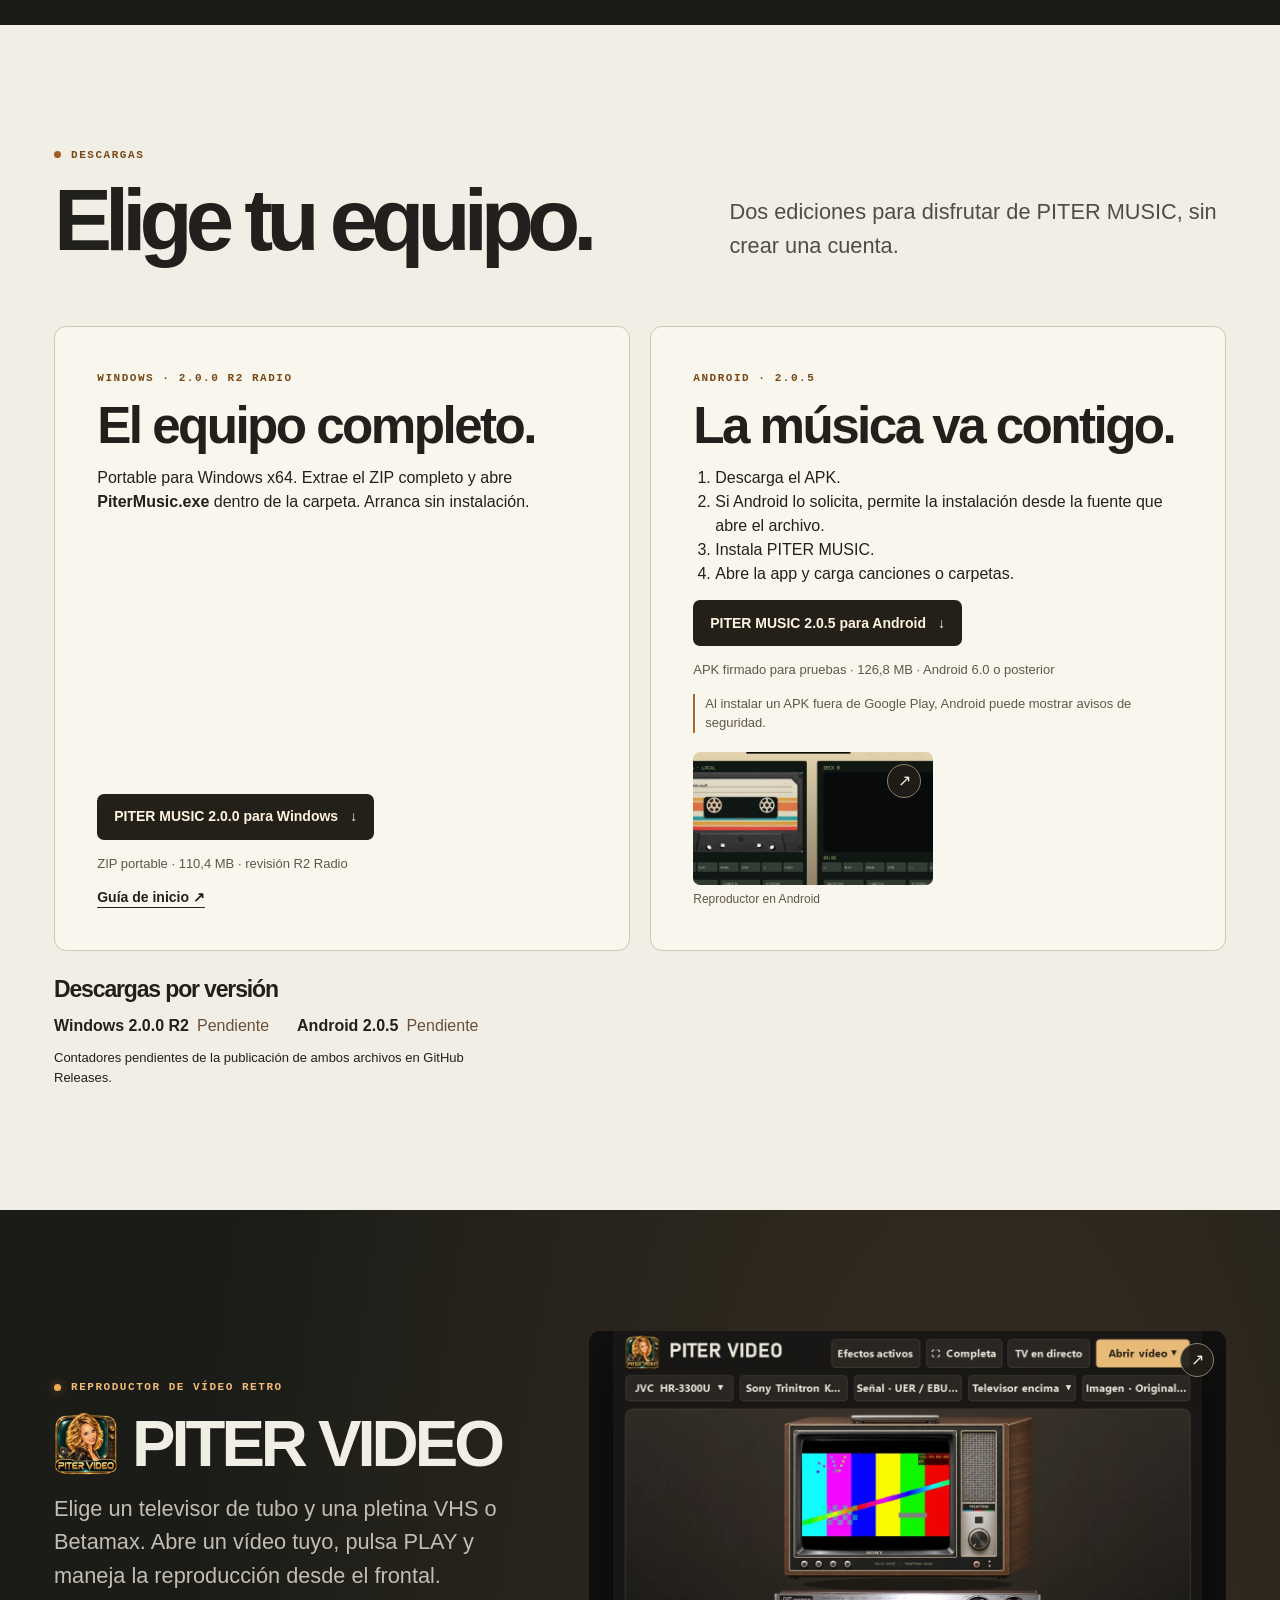
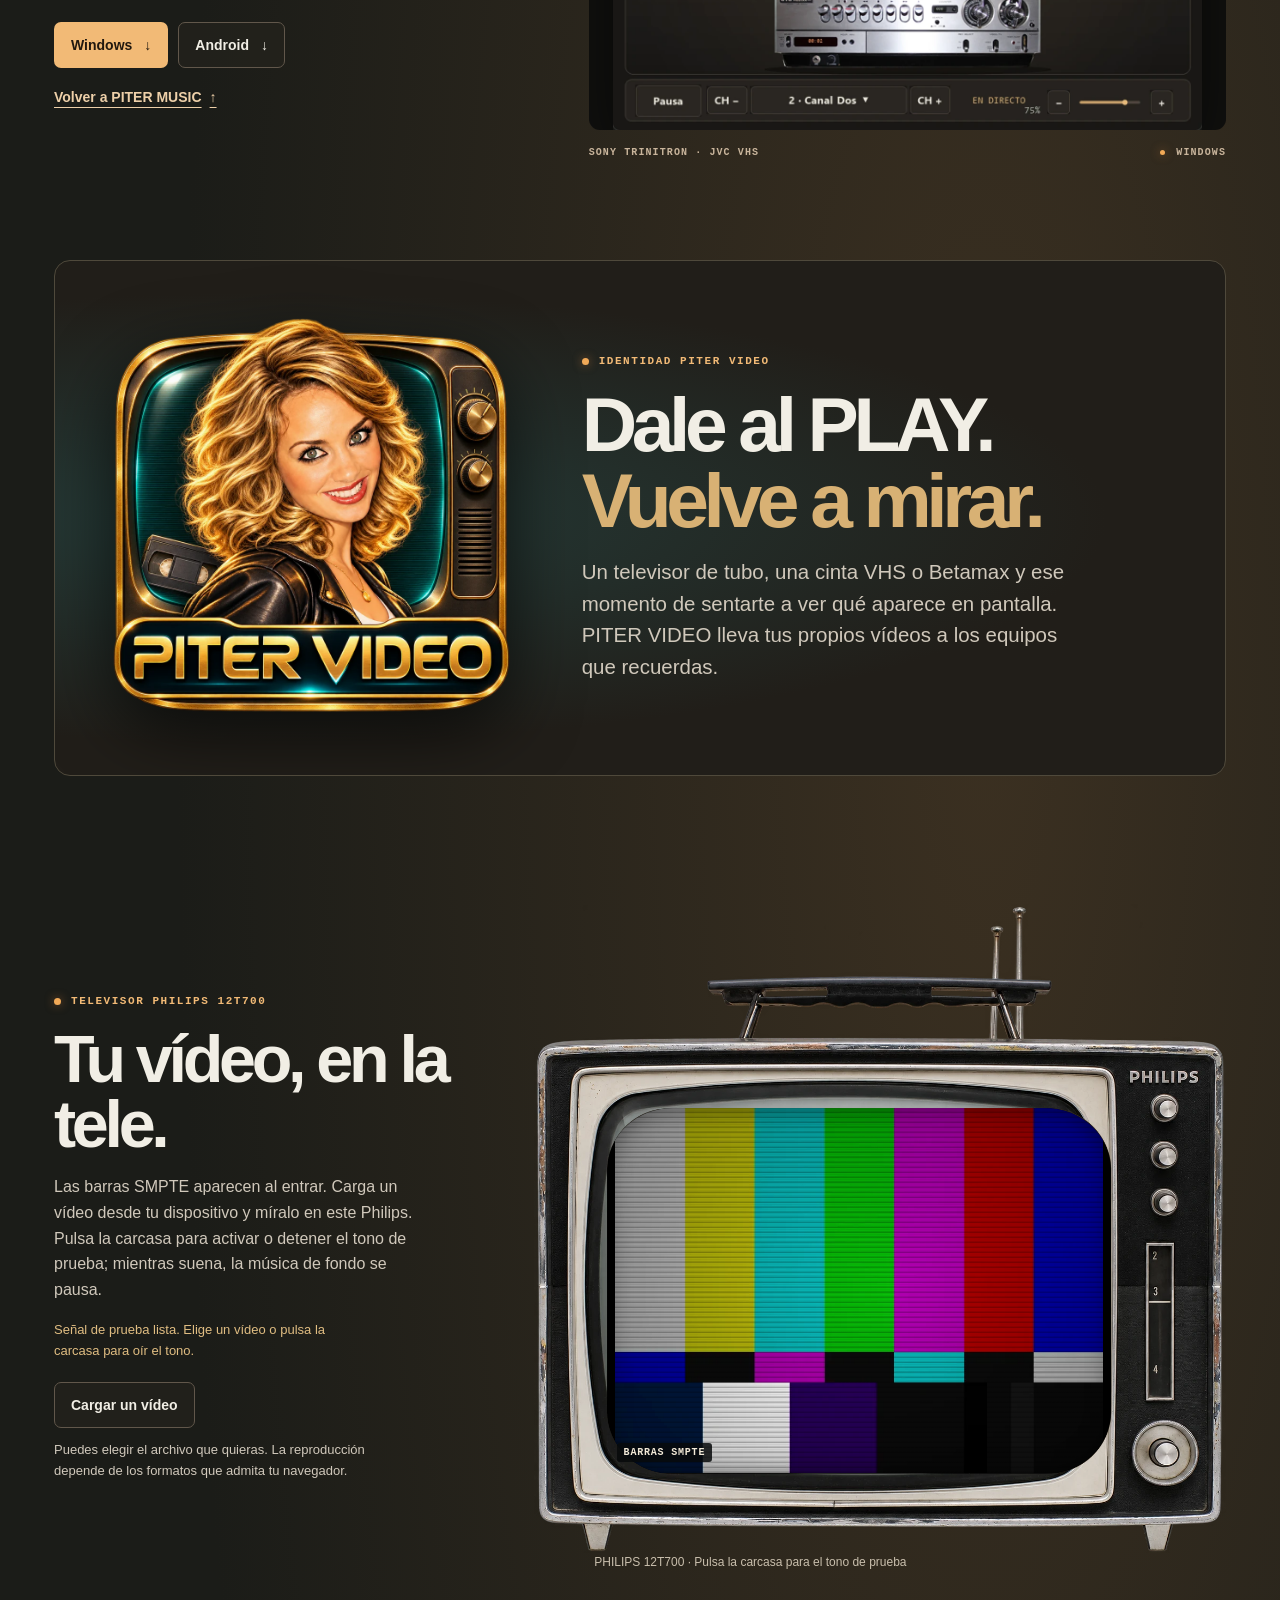
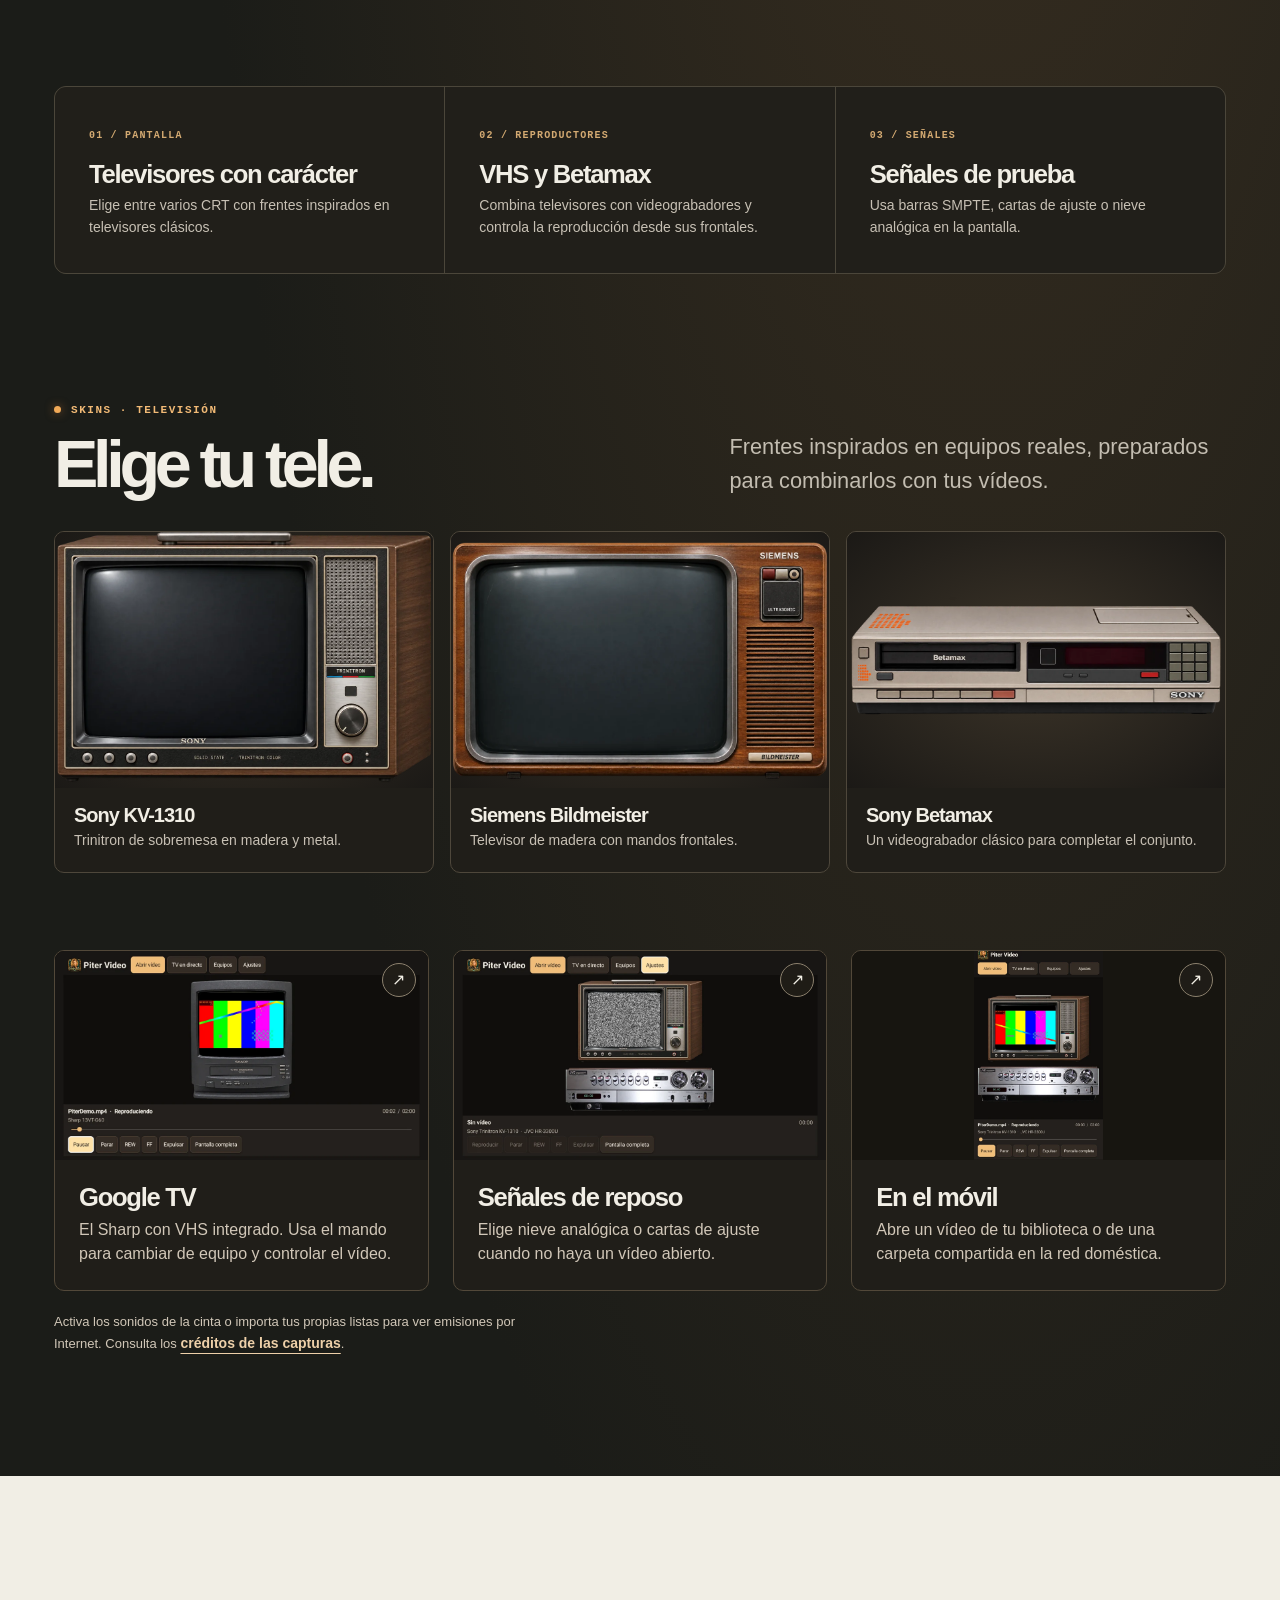
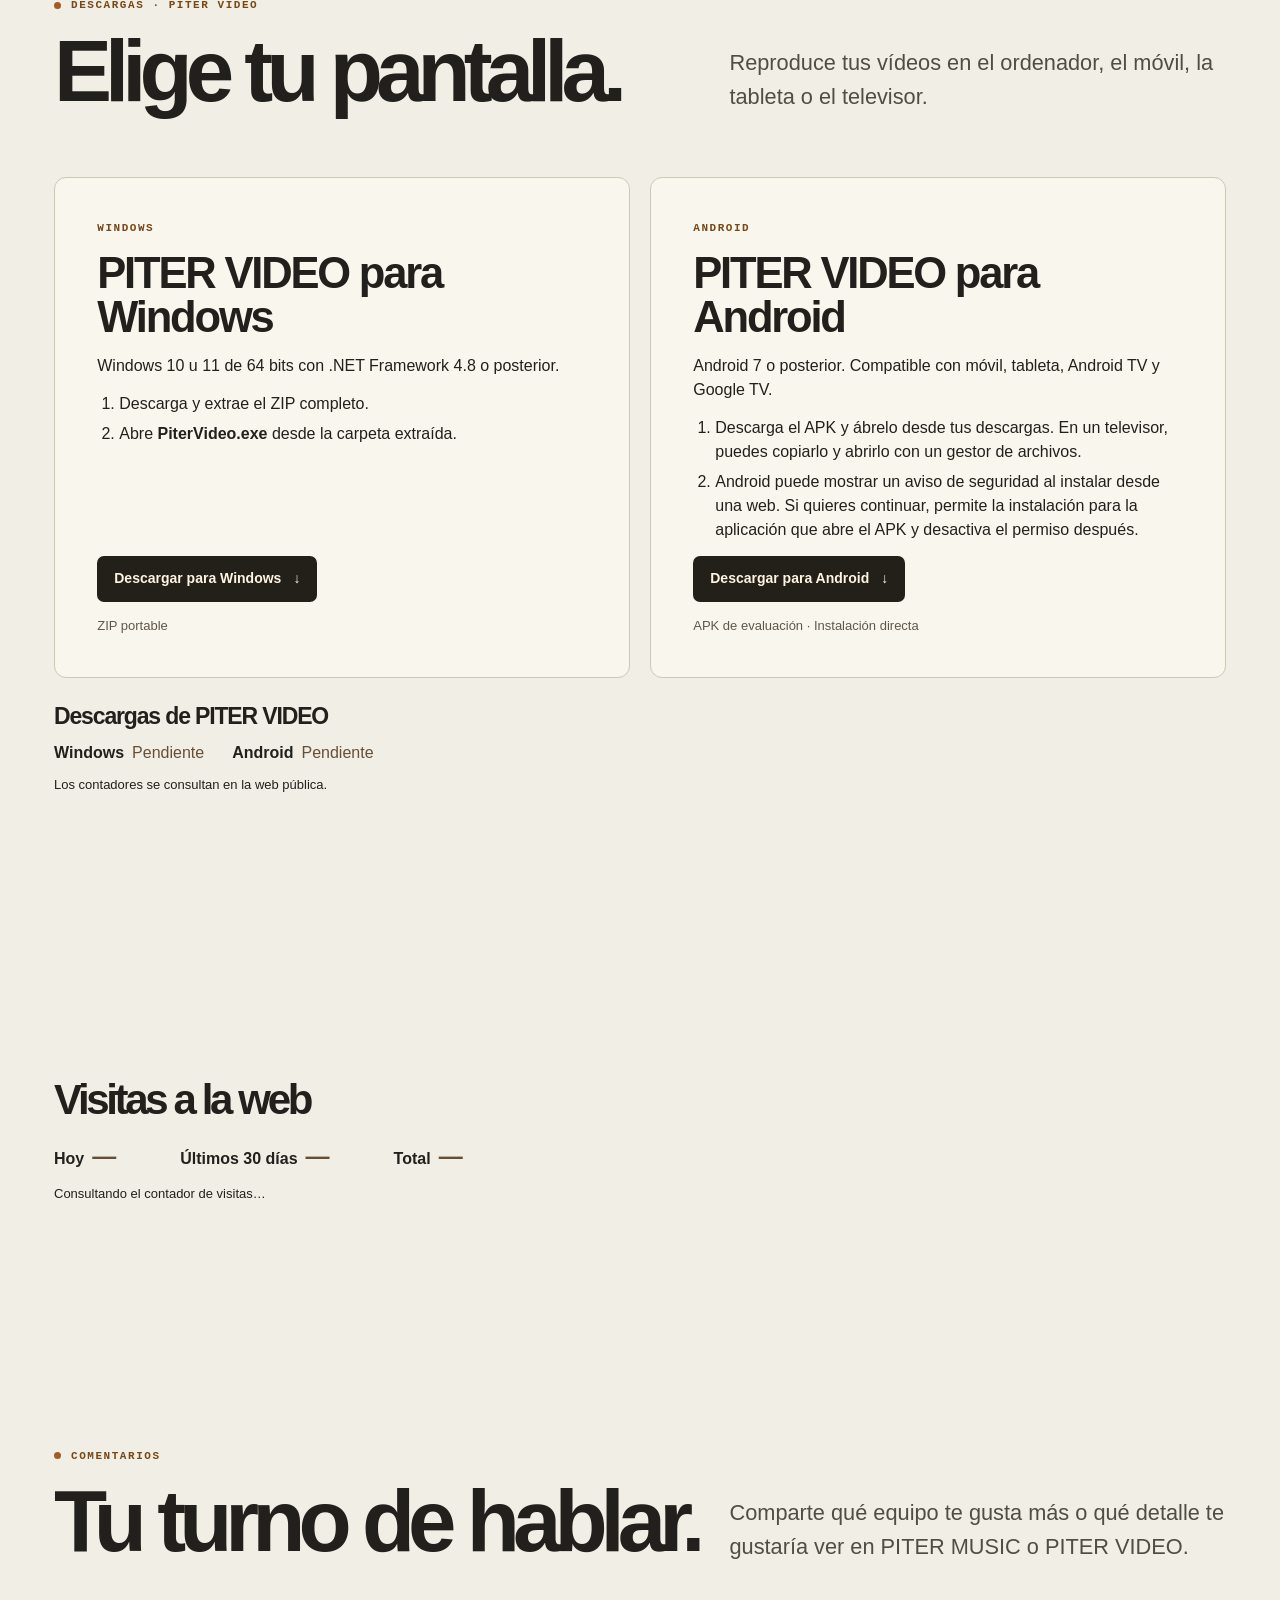
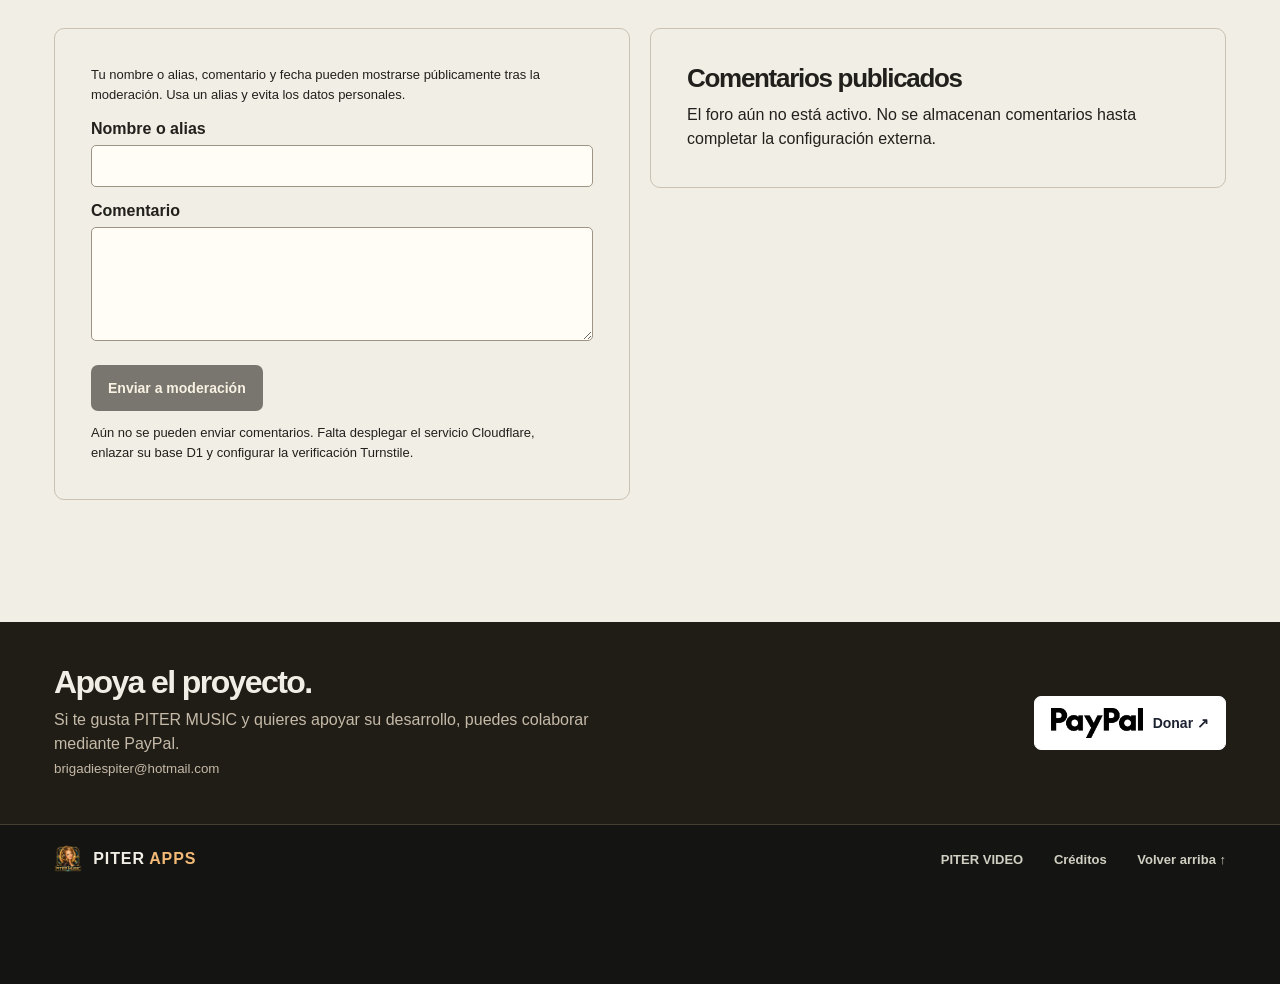
==== commit d4f0de62: "Integra la Philips 12T700 en la demo web" ====
--- a/site/index.html
+++ b/site/index.html
@@ -3,7 +3,7 @@
 <meta charset="utf-8"><meta name="viewport" content="width=device-width, initial-scale=1">
 <meta name="theme-color" content="#141412"><meta name="description" content="PITER MUSIC, el reproductor musical retro de cassette, CD, vinilo y radio para Windows y Android. PITER VIDEO reproduce tus vídeos con televisores de tubo, VHS y Betamax.">
 <title>PITER MUSIC — Cada canción guarda un momento. Dale al Play.</title>
-<link rel="icon" href="assets/piter-music.ico"><link rel="stylesheet" href="styles.css?video-personal-1"><script src="config.js?piter-video" defer></script><script src="analytics.js?visitas-1" defer></script><script src="app.js?piter-video" defer></script><script src="video-demo.js?tono-smpte-1" defer></script><script src="cassette-catalog.js" defer></script><script src="cassette-demo.js" defer></script><script src="background-music.js?primero" defer></script>
+<link rel="icon" href="assets/piter-music.ico"><link rel="stylesheet" href="styles.css?philips-tv-video-local-1"><script src="config.js?piter-video" defer></script><script src="analytics.js?visitas-1" defer></script><script src="app.js?piter-video" defer></script><script src="video-demo.js?philips-tv-video-local-1" defer></script><script src="cassette-catalog.js" defer></script><script src="cassette-demo.js" defer></script><script src="background-music.js?primero-video-local-1" defer></script>
 </head><body>
 <a class="skip" href="#contenido">Saltar al contenido</a>
 <aside id="background-player" class="background-player" aria-label="Música de fondo" hidden>
@@ -84,7 +84,7 @@
     <figure class="hero-unit video-main"><a class="zoom" href="assets/piter-video/windows.webp" data-zoom aria-label="Ampliar la captura de Windows"><img src="assets/piter-video/windows.webp" alt="PITER VIDEO en Windows: barras de color en un Sony Trinitron sobre un reproductor VHS JVC" width="1240" height="839" loading="lazy"></a><figcaption><span>SONY TRINITRON · JVC VHS</span><span><i></i> WINDOWS</span></figcaption></figure>
   </div>
   <section class="video-brand-feature" aria-labelledby="video-brand-title"><figure><img src="assets/piter-video/piter-video-mascot.webp" alt="Logotipo de PITER VIDEO: su protagonista aparece dentro de un televisor retro" width="960" height="960" loading="lazy"></figure><div><p class="kicker"><i></i> IDENTIDAD PITER VIDEO</p><h2 id="video-brand-title">Dale al PLAY.<br><span>Vuelve a mirar.</span></h2><p>Un televisor de tubo, una cinta VHS o Betamax y ese momento de sentarte a ver qué aparece en pantalla. PITER VIDEO lleva tus propios vídeos a los equipos que recuerdas.</p></div></section>
-  <section class="tv-demo-section" aria-labelledby="tv-demo-title"><div class="tv-demo-copy"><p class="kicker"><i></i> SINTONÍA DE PRUEBA</p><h2 id="tv-demo-title">La señal está lista.</h2><p>La televisión muestra las barras SMPTE. Pulsa la pantalla para activar o detener el tono continuo de prueba. La música de fondo se pausa mientras suena.</p><p id="tv-demo-status" class="fine" role="status">Toca la televisión para escuchar la señal.</p></div><div class="tv-demo-wrap"><button id="tv-signal-toggle" class="tv-set" type="button" aria-pressed="false" aria-label="Activar el tono de prueba SMPTE"><span class="tv-screen"><video src="assets/piter-video/smpte-demo.mp4" poster="assets/piter-video/smpte.webp" autoplay muted loop playsinline aria-label="Barras de color SMPTE con el parpadeo suave de una pantalla CRT"></video><span class="tv-scanlines" aria-hidden="true"></span><span class="tv-screen-label">BARRAS SMPTE</span></span><span class="tv-controls" aria-hidden="true"><span class="tv-speaker"></span><span class="tv-knob"></span><span class="tv-knob small"></span><span class="tv-brand-mark">PITER VIDEO</span></span></button><p class="tv-caption">Señal de prueba · tono activado solo al pulsar</p></div></section>
+  <section class="tv-demo-section" aria-labelledby="tv-demo-title"><div class="tv-demo-copy"><p class="kicker"><i></i> TELEVISOR PHILIPS 12T700</p><h2 id="tv-demo-title">Tu vídeo, en la tele.</h2><p>Las barras SMPTE aparecen al entrar. Carga un vídeo desde tu dispositivo y míralo en este Philips. Pulsa la carcasa para activar o detener el tono de prueba; mientras suena, la música de fondo se pausa.</p><p id="tv-demo-status" class="fine" role="status" aria-live="polite">Señal de prueba lista. Elige un vídeo o pulsa la carcasa para oír el tono.</p><div class="tv-file-actions"><label class="button secondary tv-file-button" for="tv-video-file">Cargar un vídeo</label><input id="tv-video-file" class="tv-file-input" type="file" aria-describedby="tv-format-note tv-demo-status"><button id="tv-reset-demo" class="button tv-reset-button" type="button" hidden>Volver a barras SMPTE</button></div><p id="tv-format-note" class="tv-format-note">Puedes elegir el archivo que quieras. La reproducción depende de los formatos que admita tu navegador.</p></div><div class="tv-demo-wrap"><div id="tv-set" class="tv-set" aria-label="Televisión Philips 12T700"><div class="philips-tv-stage"><video id="tv-demo-video" class="tv-demo-video" src="assets/piter-video/smpte-demo.mp4" poster="assets/piter-video/smpte.webp" autoplay muted loop playsinline aria-label="Barras SMPTE en la televisión Philips 12T700"></video><span class="tv-scanlines" aria-hidden="true"></span><span class="tv-screen-label">BARRAS SMPTE</span><img class="philips-tv-case" src="assets/piter-video/philips-12t700.webp" alt="" width="1295" height="1214" loading="lazy"><button id="tv-signal-toggle" class="tv-signal-button" type="button" aria-pressed="false" aria-label="Activar el tono de prueba SMPTE" title="Pulsar para activar o apagar el tono de prueba"></button></div><p class="tv-caption">PHILIPS 12T700 · Pulsa la carcasa para el tono de prueba</p></div></div></section>
   <div class="video-features" aria-label="Características de PITER VIDEO"><article><span>01 / PANTALLA</span><h3>Televisores con carácter</h3><p>Elige entre varios CRT con frentes inspirados en televisores clásicos.</p></article><article><span>02 / REPRODUCTORES</span><h3>VHS y Betamax</h3><p>Combina televisores con videograbadores y controla la reproducción desde sus frontales.</p></article><article><span>03 / SEÑALES</span><h3>Señales de prueba</h3><p>Usa barras SMPTE, cartas de ajuste o nieve analógica en la pantalla.</p></article></div>
   <div class="video-skins" aria-labelledby="video-skins-title"><div class="section-intro"><div><p class="kicker"><i></i> SKINS · TELEVISIÓN</p><h2 id="video-skins-title">Elige tu tele.</h2></div><p>Frentes inspirados en equipos reales, preparados para combinarlos con tus vídeos.</p></div><div class="video-skin-grid"><figure><img src="assets/piter-video/skin-sony-kv-1310.webp" alt="Skin de televisión Sony KV-1310, con acabado oscuro y madera" width="1100" height="743" loading="lazy"><figcaption><h3>Sony KV-1310</h3><p>Trinitron de sobremesa en madera y metal.</p></figcaption></figure><figure><img src="assets/piter-video/skin-siemens-bildmeister.webp" alt="Skin de televisión Siemens Bildmeister con frontal de madera" width="1100" height="701" loading="lazy"><figcaption><h3>Siemens Bildmeister</h3><p>Televisor de madera con mandos frontales.</p></figcaption></figure><figure><img src="assets/piter-video/skin-sony-beta.webp" alt="Skin frontal de un videograbador Sony Betamax" width="1100" height="368" loading="lazy"><figcaption><h3>Sony Betamax</h3><p>Un videograbador clásico para completar el conjunto.</p></figcaption></figure></div></div>
   <div class="video-views" aria-label="Capturas de PITER VIDEO">
--- a/site/styles.css
+++ b/site/styles.css
@@ -75,20 +75,21 @@
 .tv-demo-copy>p:not(.kicker){color:#d0c8bb;line-height:1.6;max-width:43ch}
 .tv-demo-copy #tv-demo-status{color:#e0bd82;margin-top:18px}
 .tv-demo-wrap{min-width:0}
-.tv-set{appearance:none;width:100%;display:grid;grid-template-columns:minmax(0,1fr) clamp(64px,10vw,112px);gap:clamp(10px,2vw,22px);align-items:center;padding:clamp(13px,2.5vw,27px);border:2px solid #80603f;border-bottom-width:8px;border-radius:28px 28px 20px 20px;background:linear-gradient(140deg,#785435,#422d20 48%,#211b16);box-shadow:inset 0 1px #d8aa7150,0 20px 44px #0008;cursor:pointer;text-align:left;transition:filter .2s,transform .2s,box-shadow .2s}
-.tv-set:hover{filter:brightness(1.1);transform:translateY(-2px)}
-.tv-set:focus-visible{outline:3px solid #e9bd76;outline-offset:5px}
-.tv-screen{position:relative;display:block;aspect-ratio:4/3;min-width:0;overflow:hidden;border:clamp(8px,1.3vw,15px) solid #231f1c;border-radius:13% / 12%;background:#080a0c;box-shadow:inset 0 0 22px #000,0 0 0 2px #a58a6d}
-.tv-screen video{display:block;width:100%;height:100%;object-fit:cover;filter:saturate(.88) contrast(1.06)}
-.tv-scanlines{position:absolute;inset:0;pointer-events:none;background:repeating-linear-gradient(transparent 0 3px,#0003 4px 5px);box-shadow:inset 0 0 38px #0008}
-.tv-screen-label{position:absolute;left:10px;bottom:8px;padding:4px 7px;border-radius:3px;background:#080a0bd9;color:#f3ead8;font:700 10px Consolas,monospace;letter-spacing:.08em}
-.tv-controls{display:flex;flex-direction:column;align-items:center;gap:clamp(10px,2vw,20px)}
-.tv-speaker{width:100%;height:72px;max-height:14vw;border-radius:7px;background:radial-gradient(circle,#171411 1px,transparent 1.7px) 0 0/7px 7px,#49392b;box-shadow:inset 0 0 0 2px #a07850}
-.tv-knob{width:34px;height:34px;border-radius:50%;border:4px ridge #c3a47a;background:radial-gradient(circle at 35% 30%,#85745d,#2b2722 70%);box-shadow:0 2px 5px #0009}
-.tv-knob.small{width:22px;height:22px}
-.tv-brand-mark{color:#edd4a6;font:800 clamp(8px,.9vw,11px) Consolas,monospace;letter-spacing:.04em;text-align:center}
-.tv-set[aria-pressed="true"]{box-shadow:inset 0 1px #d8aa7150,0 0 0 2px #83cbc0,0 20px 44px #0008}
-.tv-caption{text-align:center;color:#c9bfad;font-size:12px;margin-top:13px}
+.tv-set{width:100%;min-width:0}
+.philips-tv-stage{position:relative;width:100%;aspect-ratio:1295/1214;isolation:isolate}
+.philips-tv-case{position:absolute;inset:0;z-index:2;width:100%;height:100%;object-fit:contain;pointer-events:none}
+.tv-demo-video{position:absolute;z-index:1;left:10.6%;top:31.5%;width:72.8%;height:56.3%;object-fit:contain;border-radius:13% / 17%;background:#050608;filter:saturate(.9) contrast(1.06)}
+.tv-scanlines{position:absolute;z-index:3;left:10.6%;top:31.5%;width:72.8%;height:56.3%;border-radius:13% / 17%;pointer-events:none;background:repeating-linear-gradient(transparent 0 3px,#0003 4px 5px);box-shadow:inset 0 0 24px #0007}
+.tv-screen-label{position:absolute;z-index:4;left:12%;bottom:14%;padding:4px 7px;border-radius:3px;background:#080a0bd9;color:#f3ead8;font:700 10px Consolas,monospace;letter-spacing:.08em;pointer-events:none}
+.tv-signal-button{position:absolute;z-index:5;right:4%;top:39%;width:8%;height:34%;border:0;background:transparent;cursor:pointer;border-radius:999px}
+.tv-signal-button:focus-visible{outline:3px solid #e9bd76;outline-offset:3px}
+.tv-signal-button[aria-pressed="true"]{box-shadow:0 0 0 3px #83cbc0,0 0 25px #83cbc099}
+.tv-caption{text-align:center;color:#c9bfad;font-size:12px;margin:0}
+.tv-file-actions{display:flex;flex-wrap:wrap;align-items:center;gap:12px;margin-top:20px}
+.tv-file-button,.tv-reset-button{cursor:pointer}
+.tv-file-input{position:absolute;width:1px;height:1px;overflow:hidden;clip:rect(0,0,0,0);clip-path:inset(50%);white-space:nowrap}
+.tv-file-input:focus-visible+.tv-reset-button{outline:3px solid #e9bd76}
+.tv-format-note{font-size:13px;color:#c9bfad;line-height:1.5;max-width:48ch;margin-top:12px}
 .video-features{display:grid;grid-template-columns:repeat(3,minmax(0,1fr));gap:1px;margin-top:clamp(68px,9vw,120px);border:1px solid #4b463a;border-radius:12px;overflow:hidden;background:#4b463a}
 .video-features article{padding:clamp(18px,3vw,34px);background:#211f1a}
 .video-features article>span{font:700 10px Consolas,monospace;letter-spacing:.12em;color:#d4aa72}
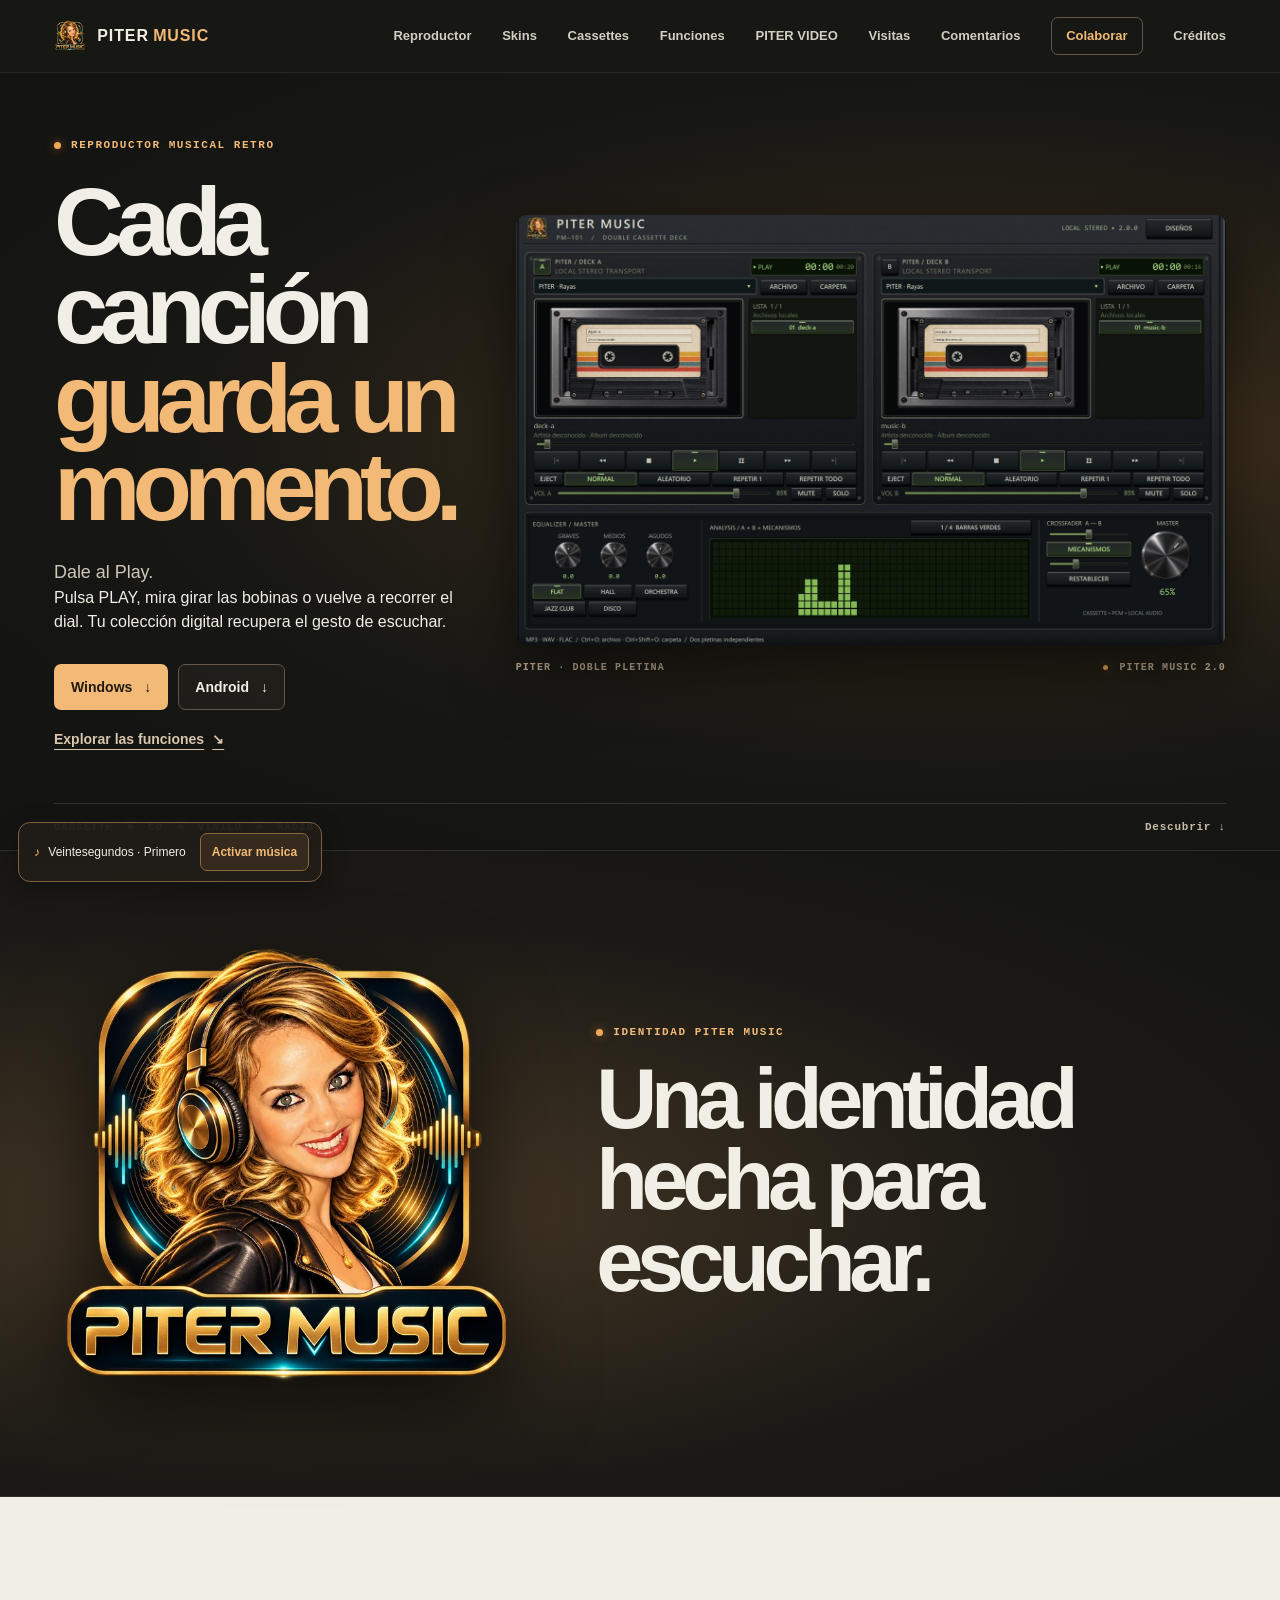
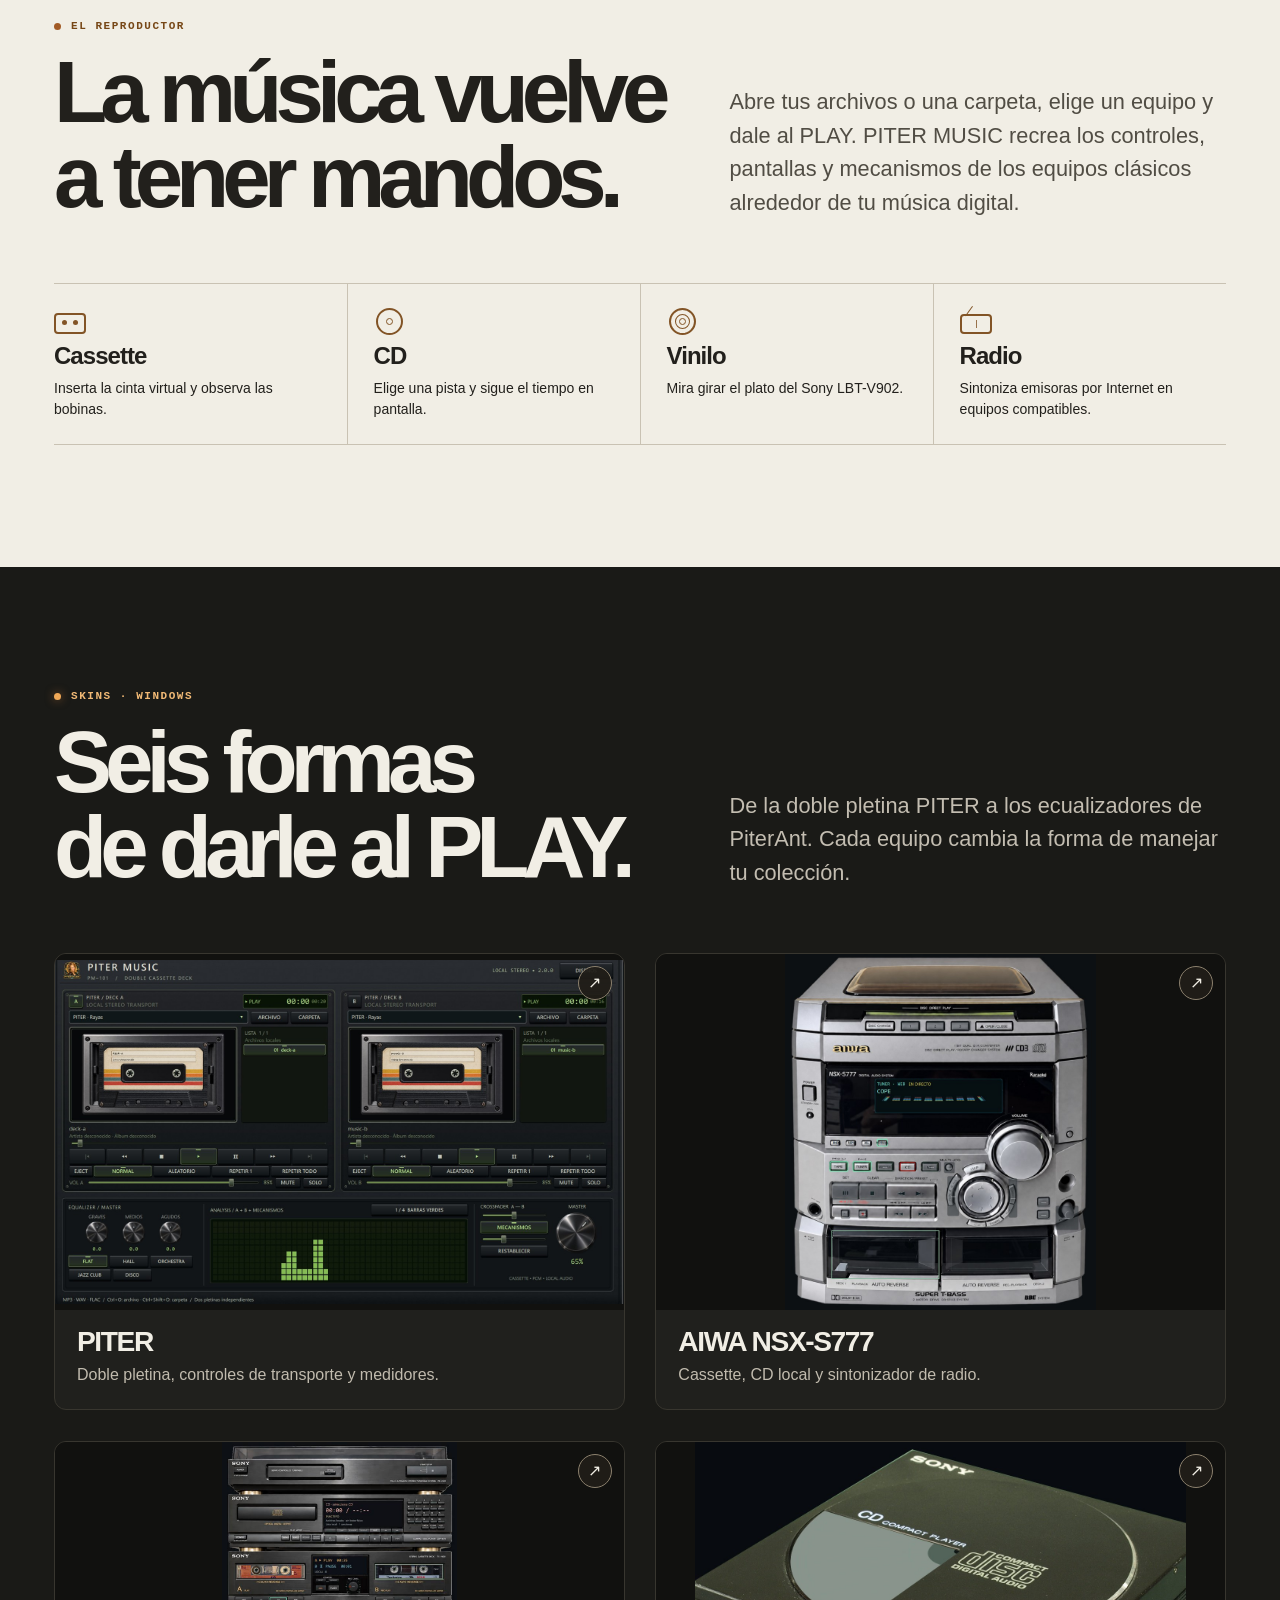
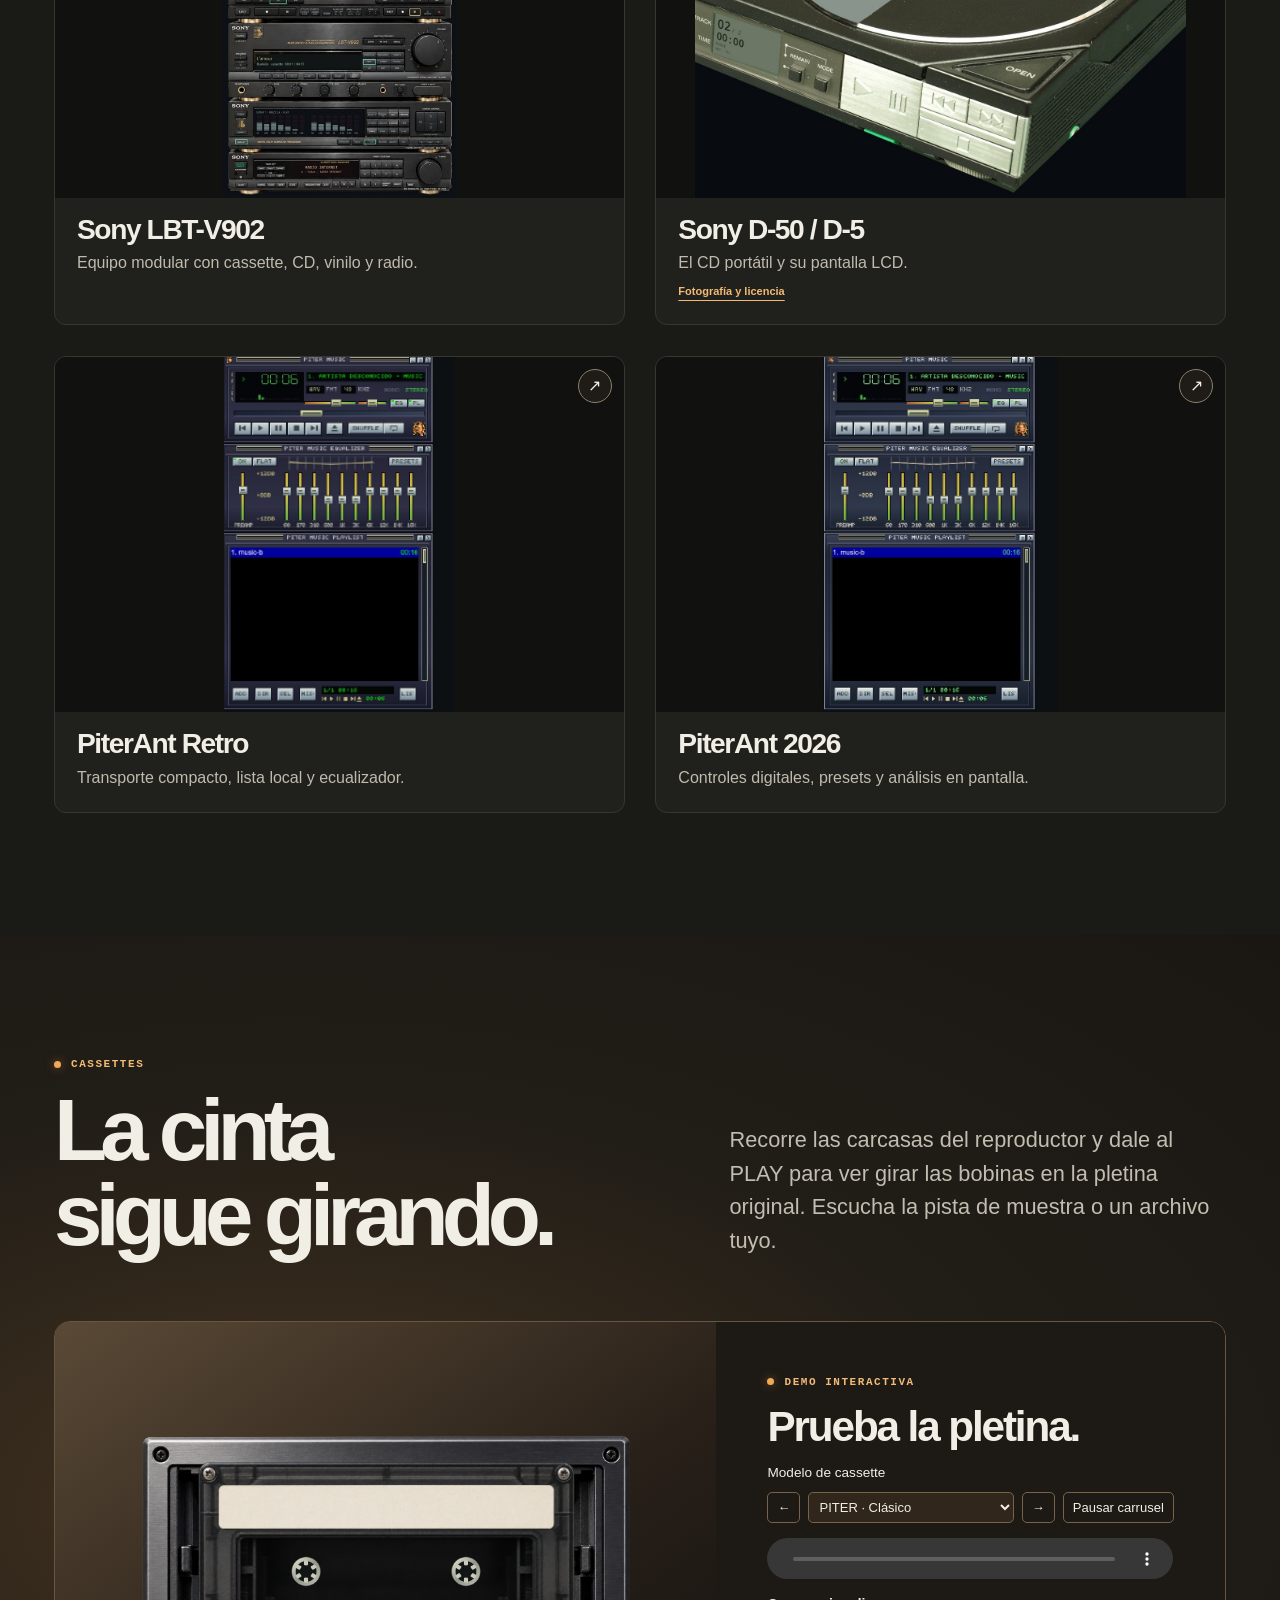
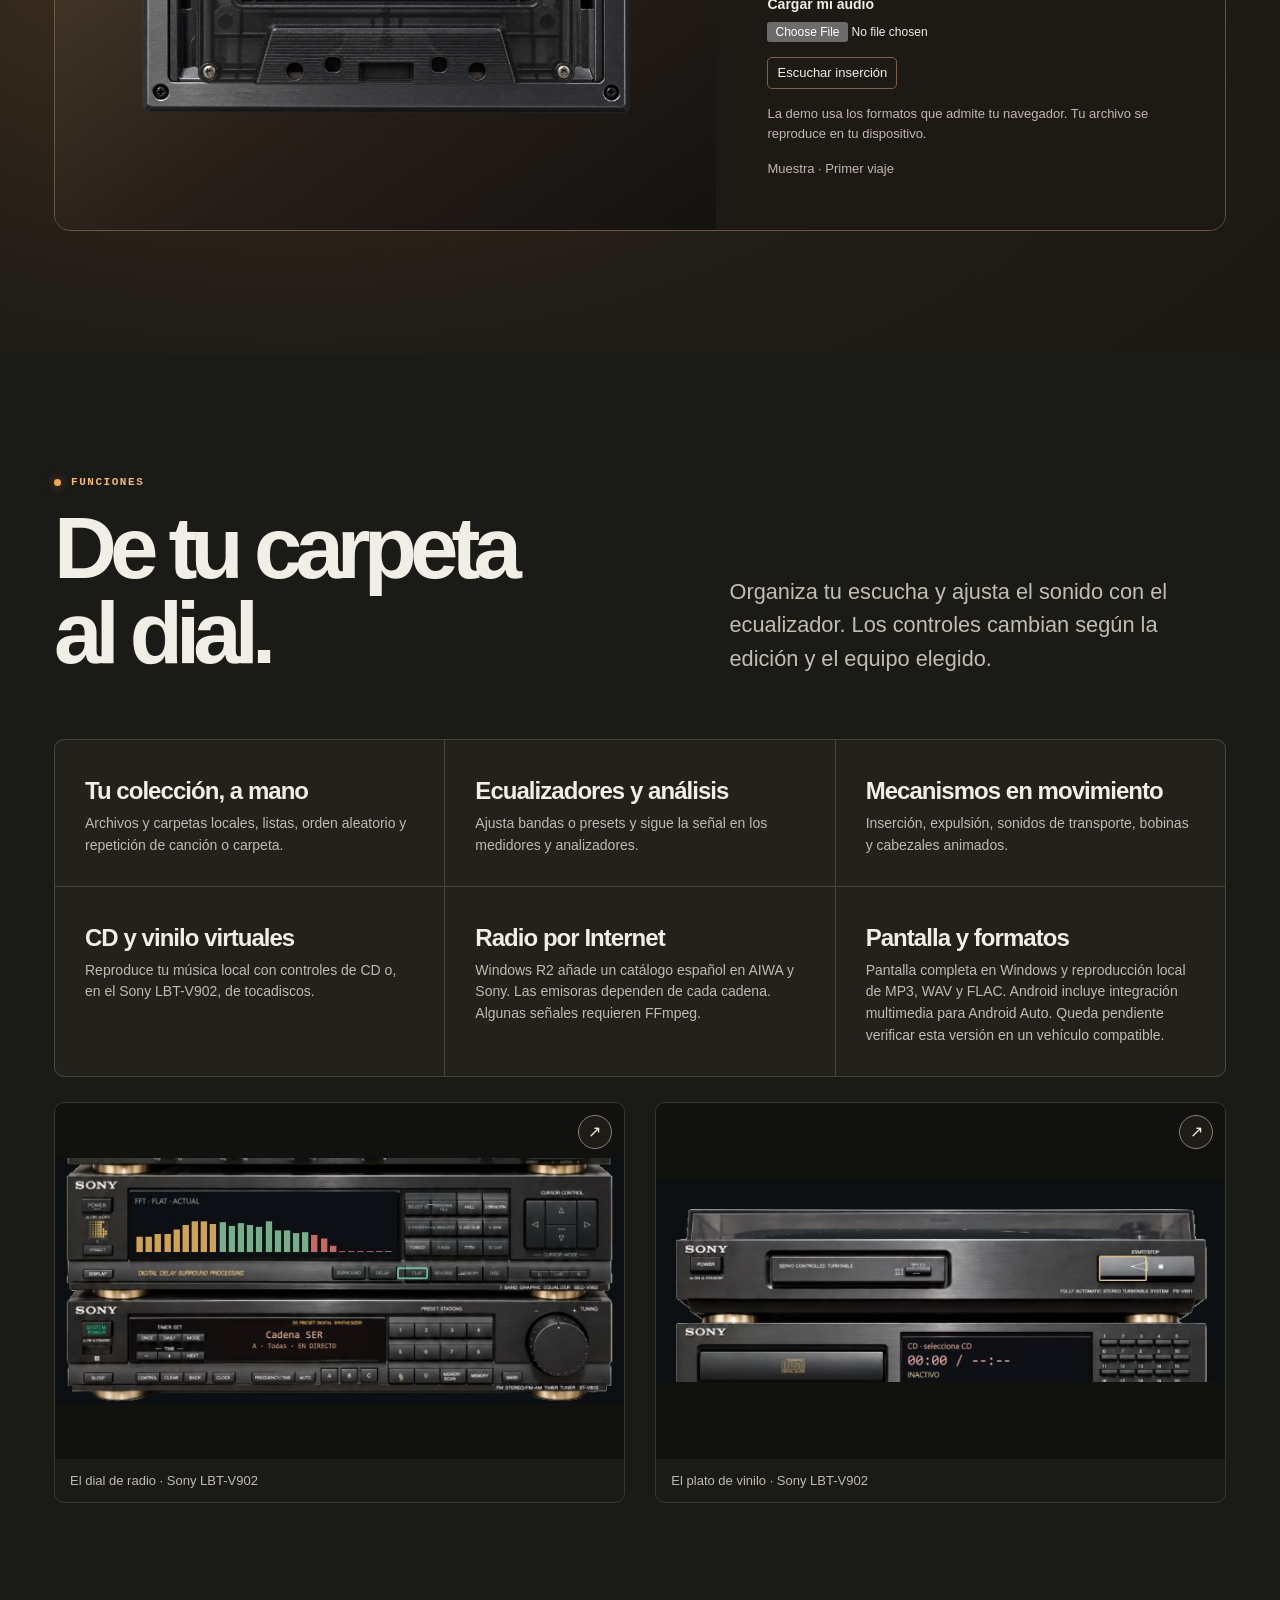
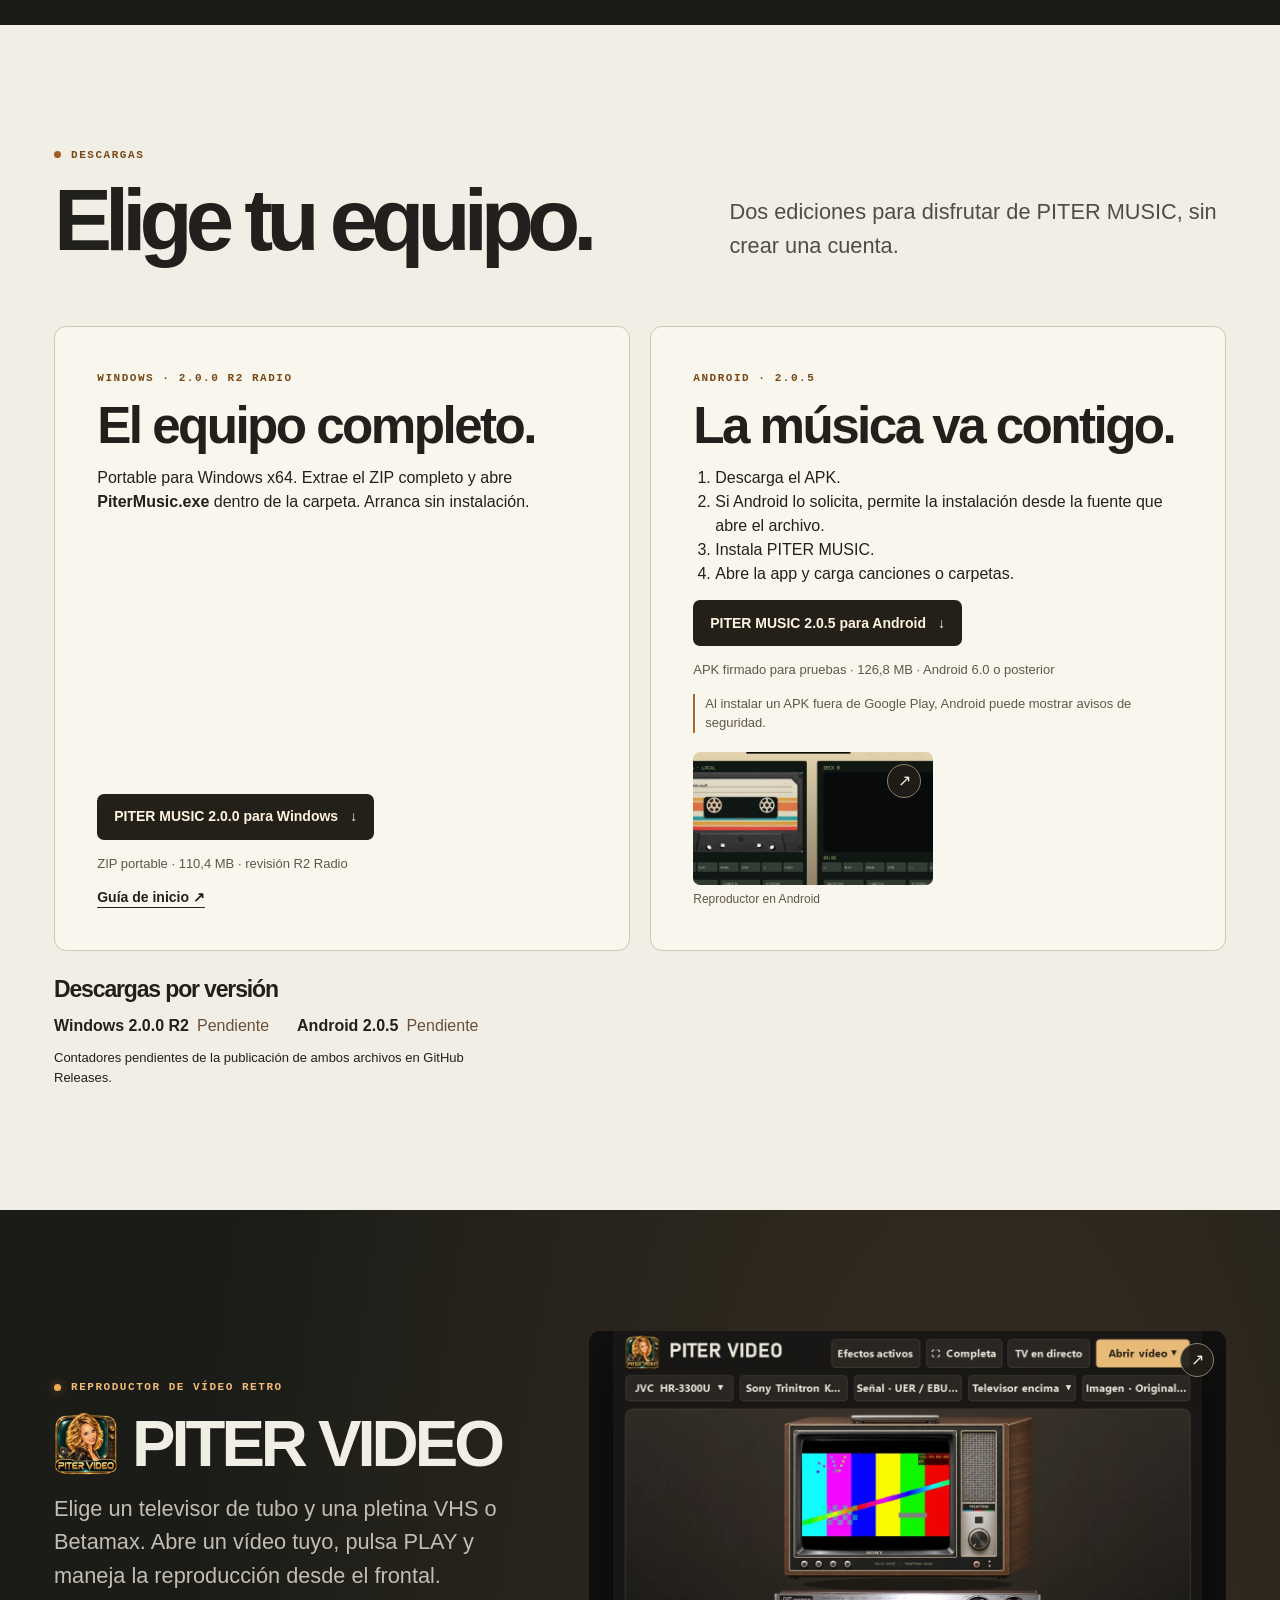
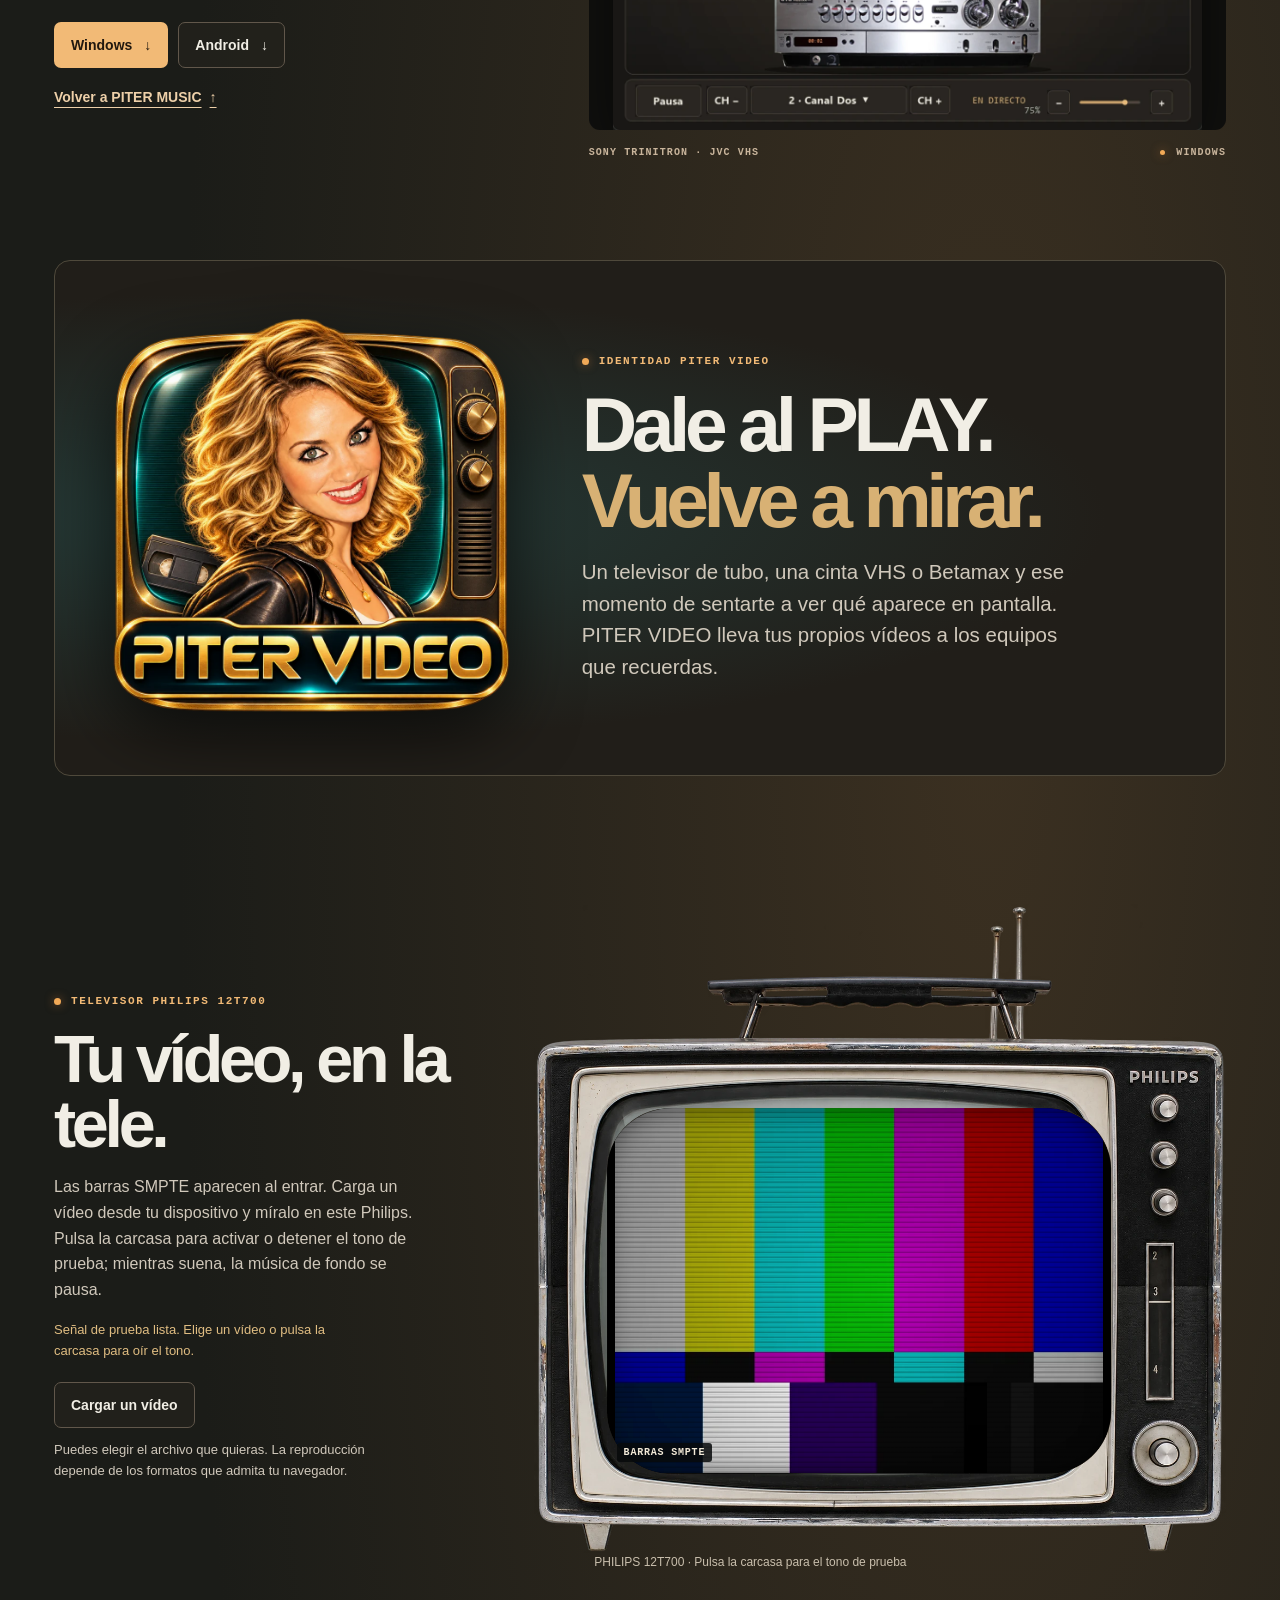
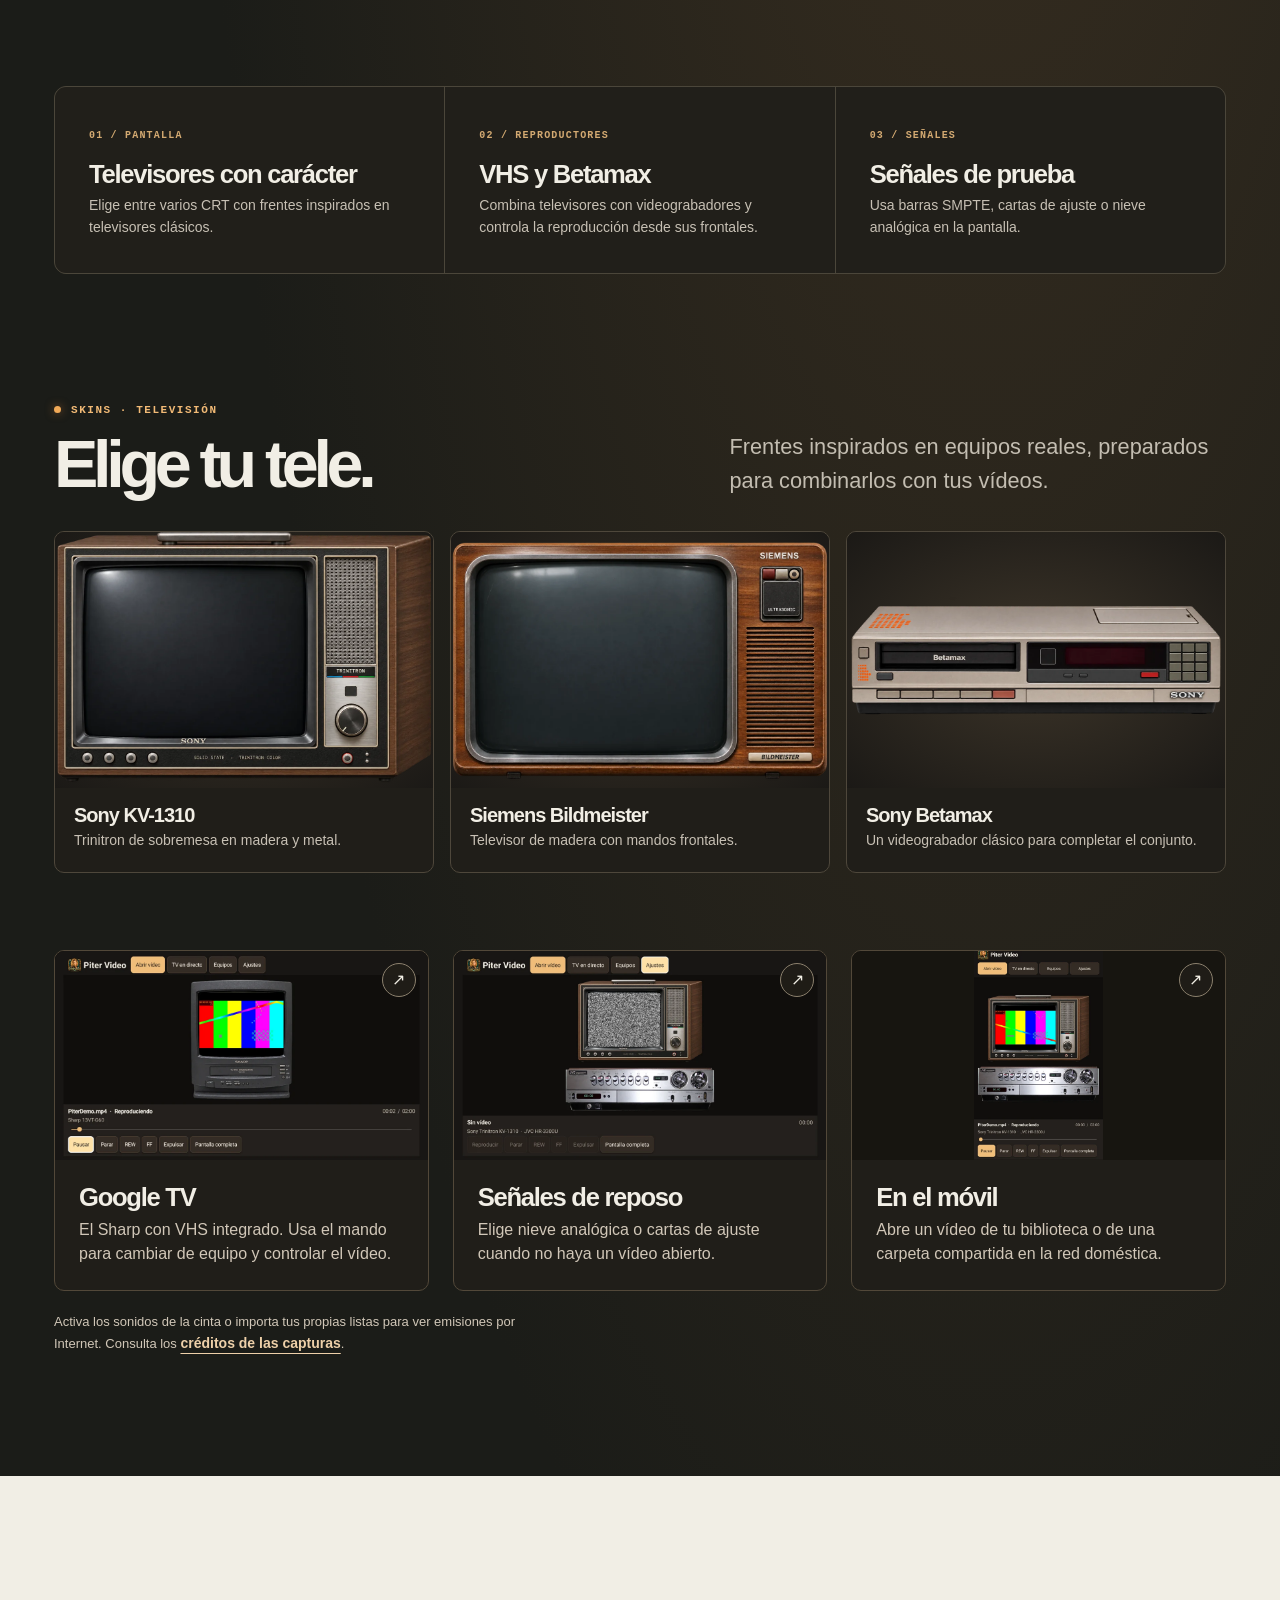
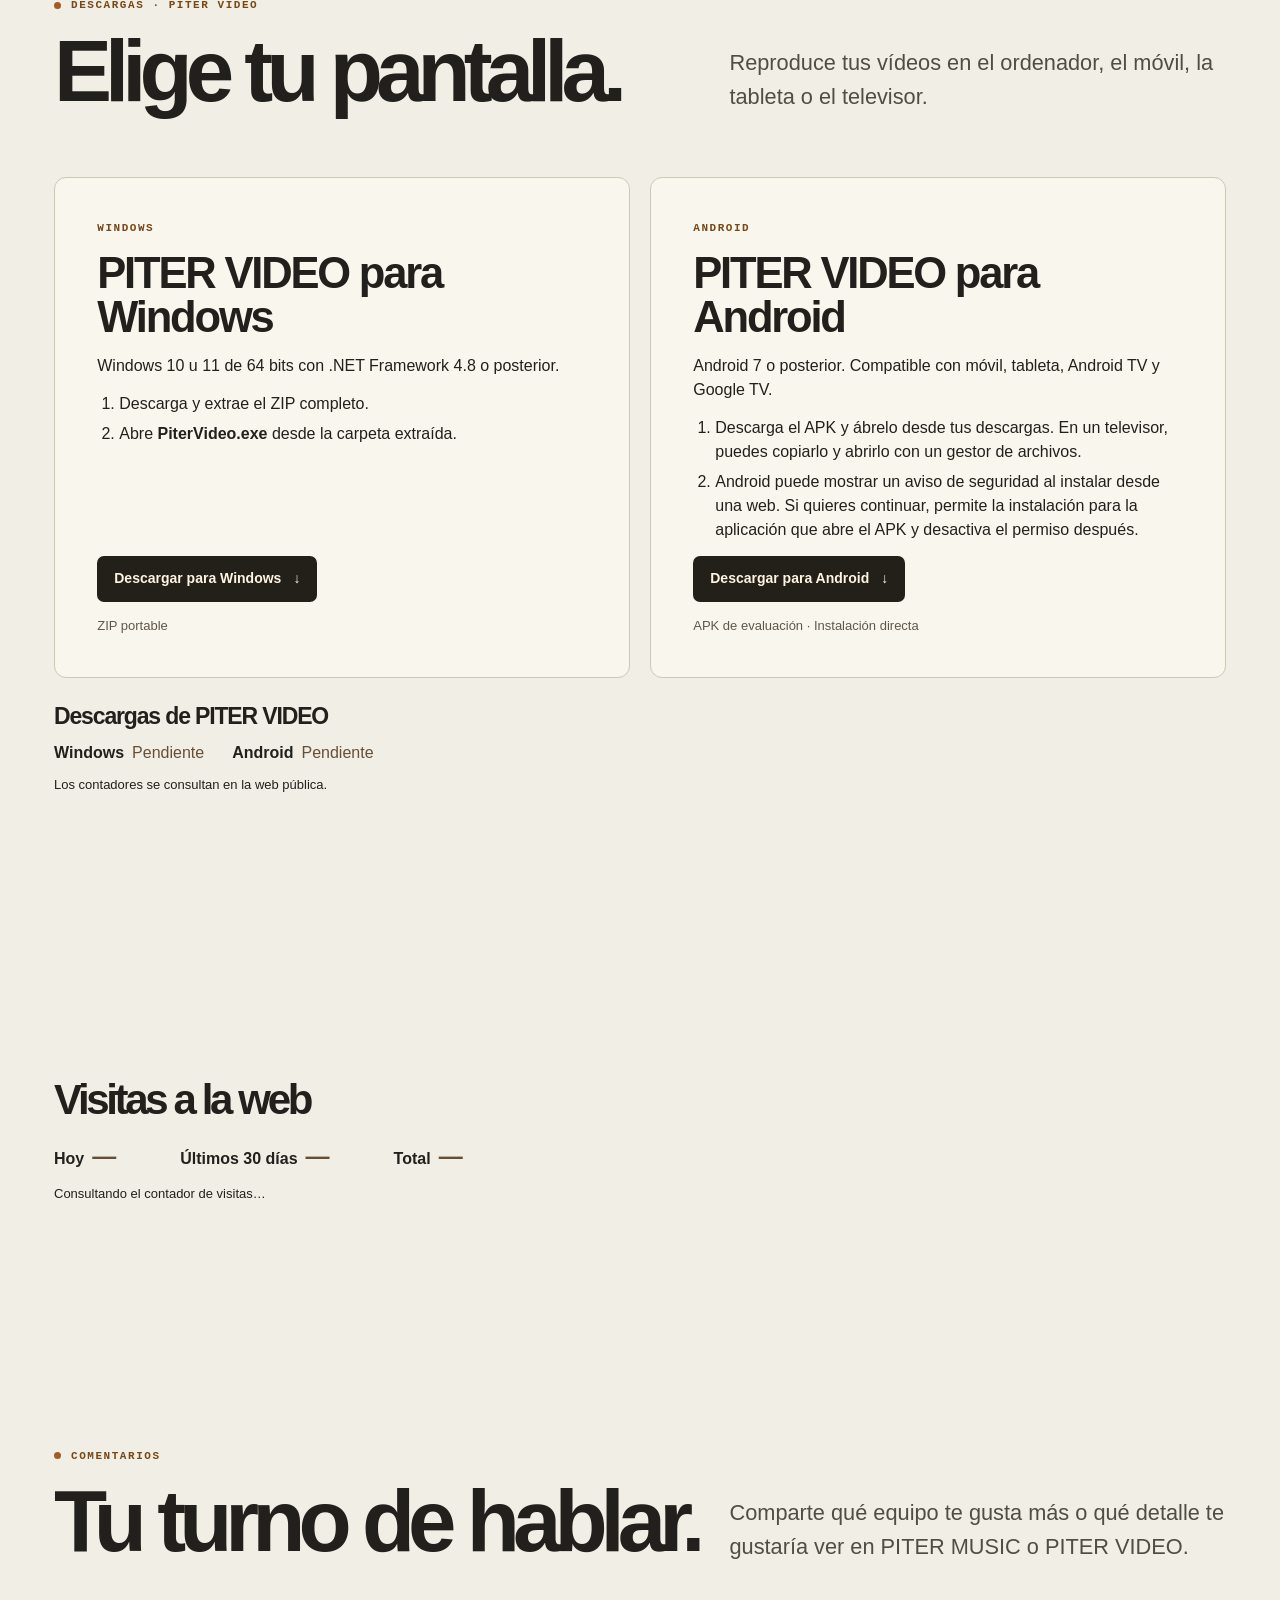
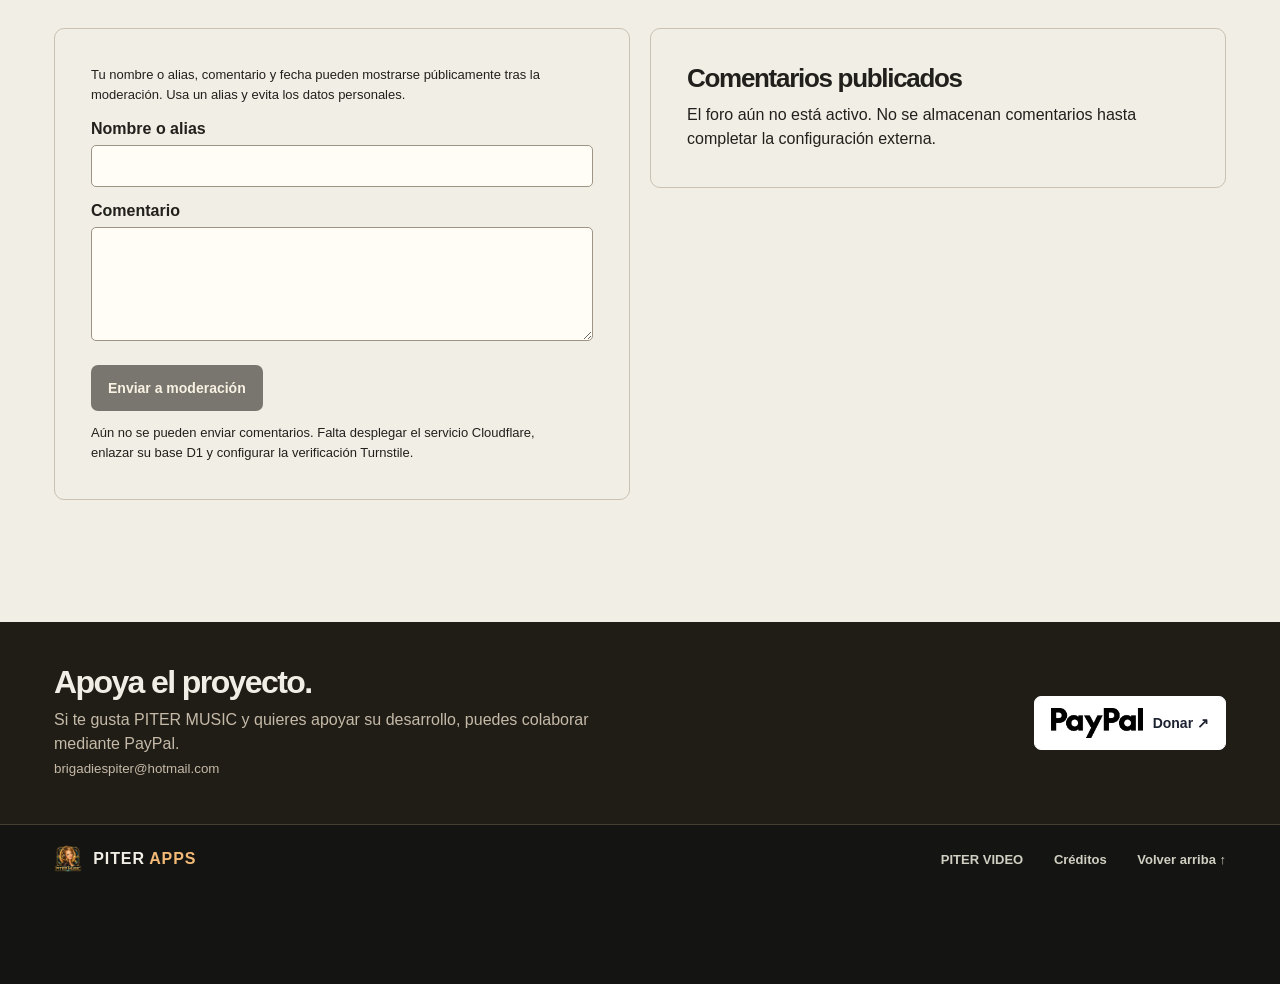
==== commit 38d64a91: "Keep background music playing across tabs" ====
--- a/site/index.html
+++ b/site/index.html
@@ -3,7 +3,7 @@
 <meta charset="utf-8"><meta name="viewport" content="width=device-width, initial-scale=1">
 <meta name="theme-color" content="#141412"><meta name="description" content="PITER MUSIC, el reproductor musical retro de cassette, CD, vinilo y radio para Windows y Android. PITER VIDEO reproduce tus vídeos con televisores de tubo, VHS y Betamax.">
 <title>PITER MUSIC — Cada canción guarda un momento. Dale al Play.</title>
-<link rel="icon" href="assets/piter-music.ico"><link rel="stylesheet" href="styles.css?philips-tv-video-local-1"><script src="config.js?piter-video" defer></script><script src="analytics.js?visitas-1" defer></script><script src="app.js?piter-video" defer></script><script src="video-demo.js?philips-tv-video-local-1" defer></script><script src="cassette-catalog.js" defer></script><script src="cassette-demo.js" defer></script><script src="background-music.js?primero-video-local-1" defer></script>
+<link rel="icon" href="assets/piter-music.ico"><link rel="stylesheet" href="styles.css?philips-tv-video-local-1"><script src="config.js?piter-video" defer></script><script src="analytics.js?visitas-1" defer></script><script src="app.js?piter-video" defer></script><script src="video-demo.js?philips-tv-video-local-1" defer></script><script src="cassette-catalog.js" defer></script><script src="cassette-demo.js" defer></script><script src="background-music.js?tab-playback-1" defer></script>
 </head><body>
 <a class="skip" href="#contenido">Saltar al contenido</a>
 <aside id="background-player" class="background-player" aria-label="Música de fondo" hidden>
